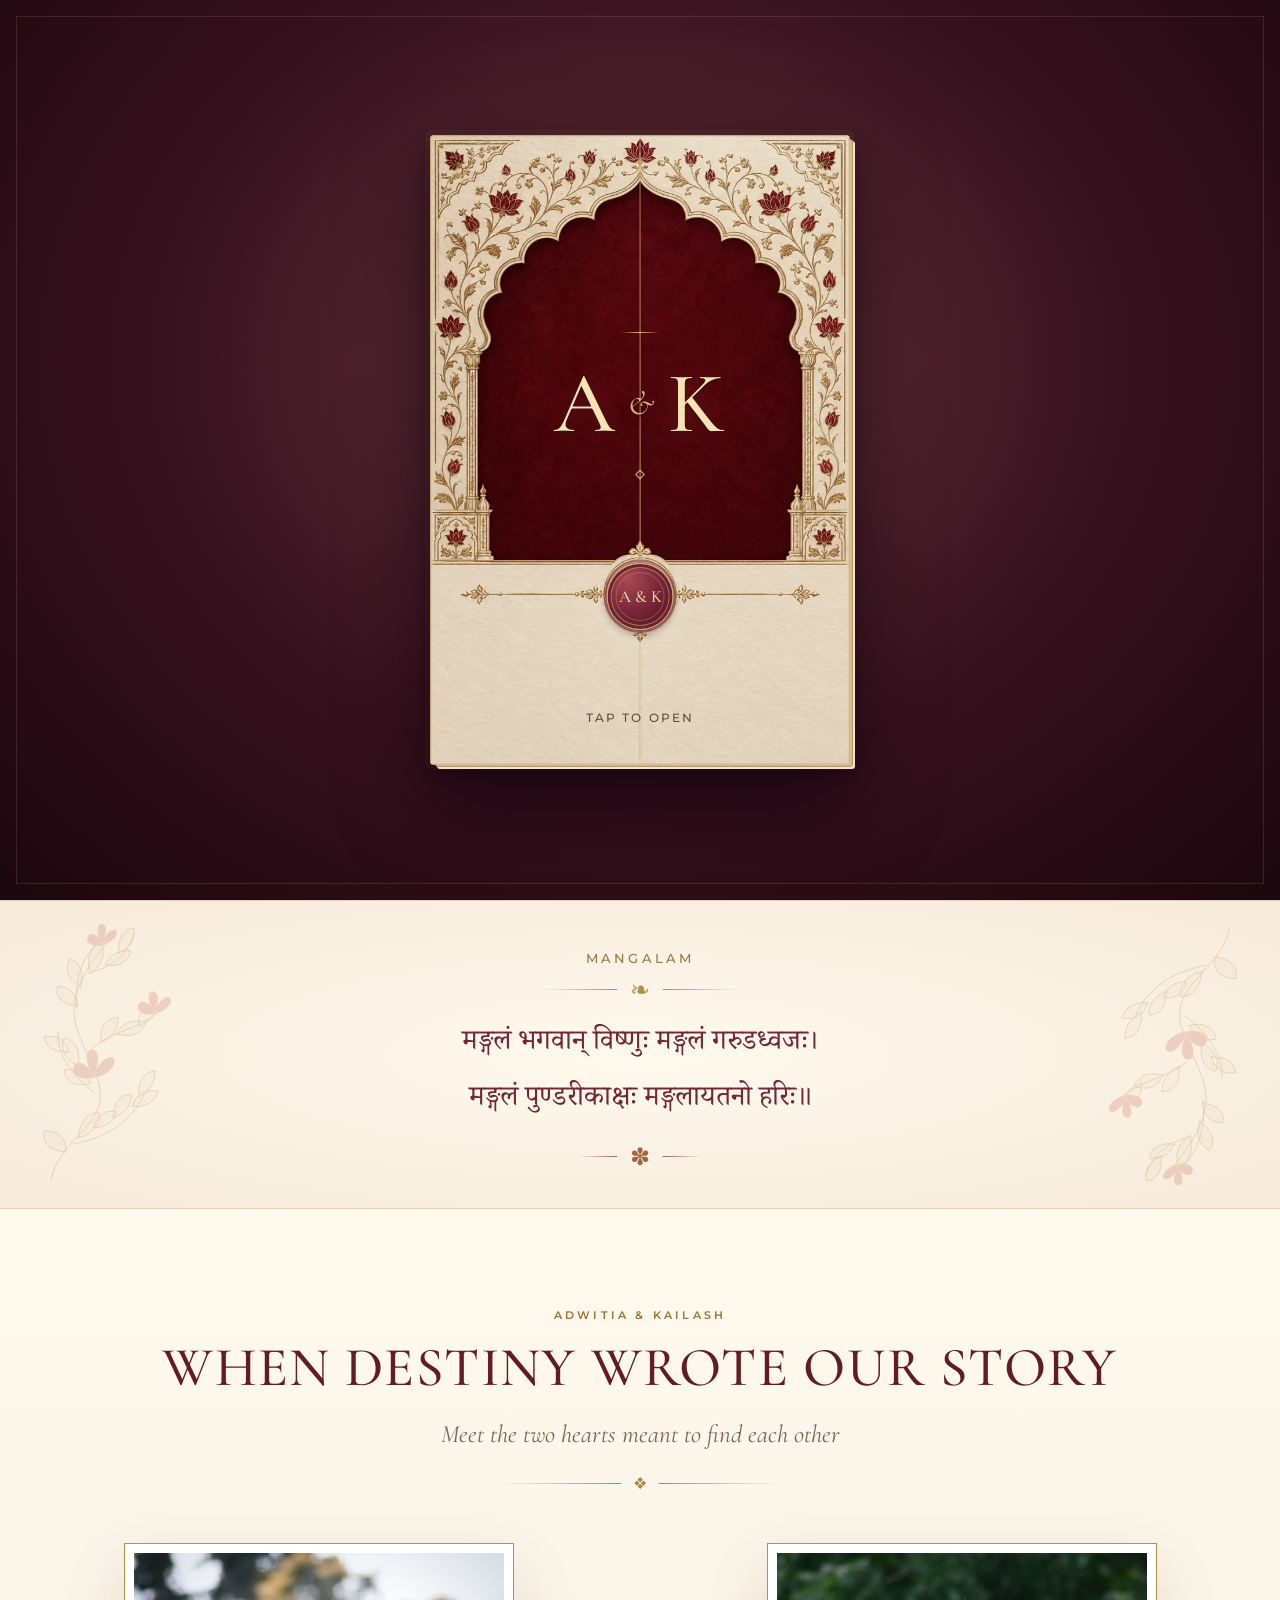
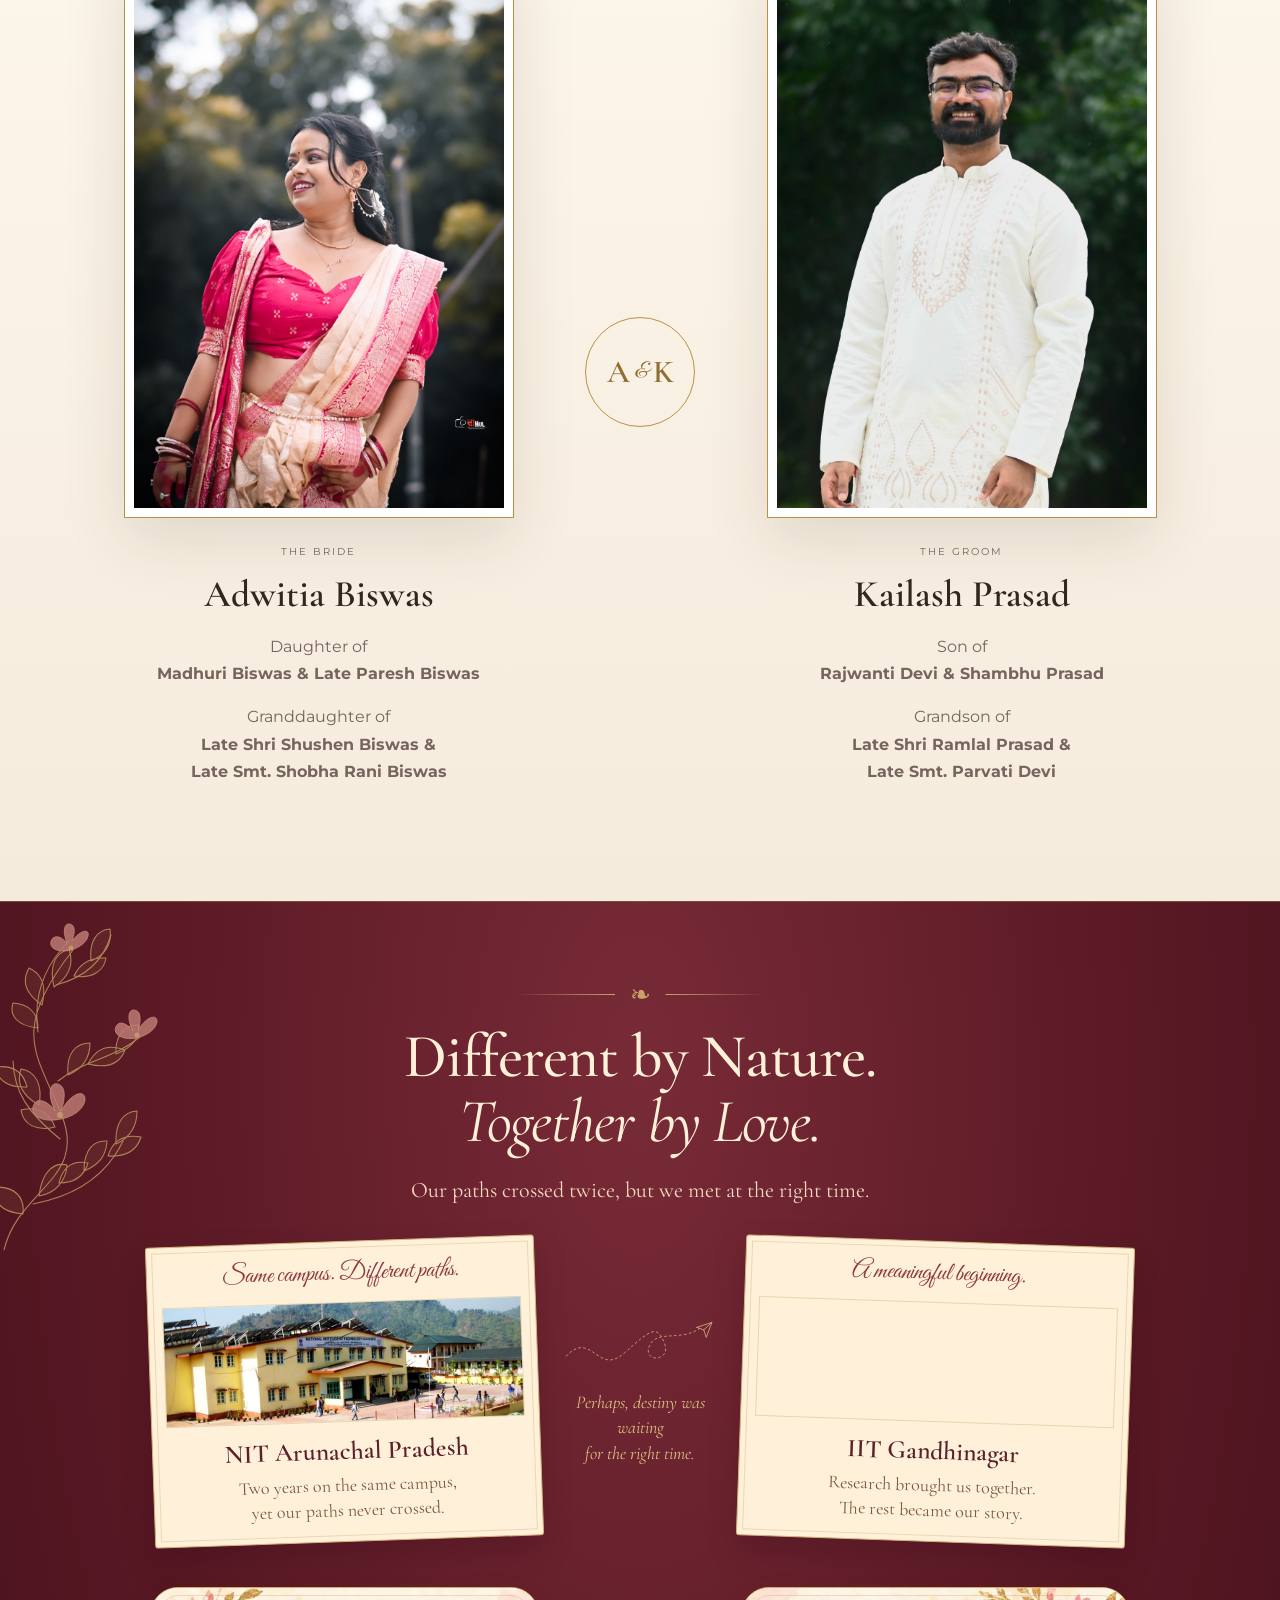
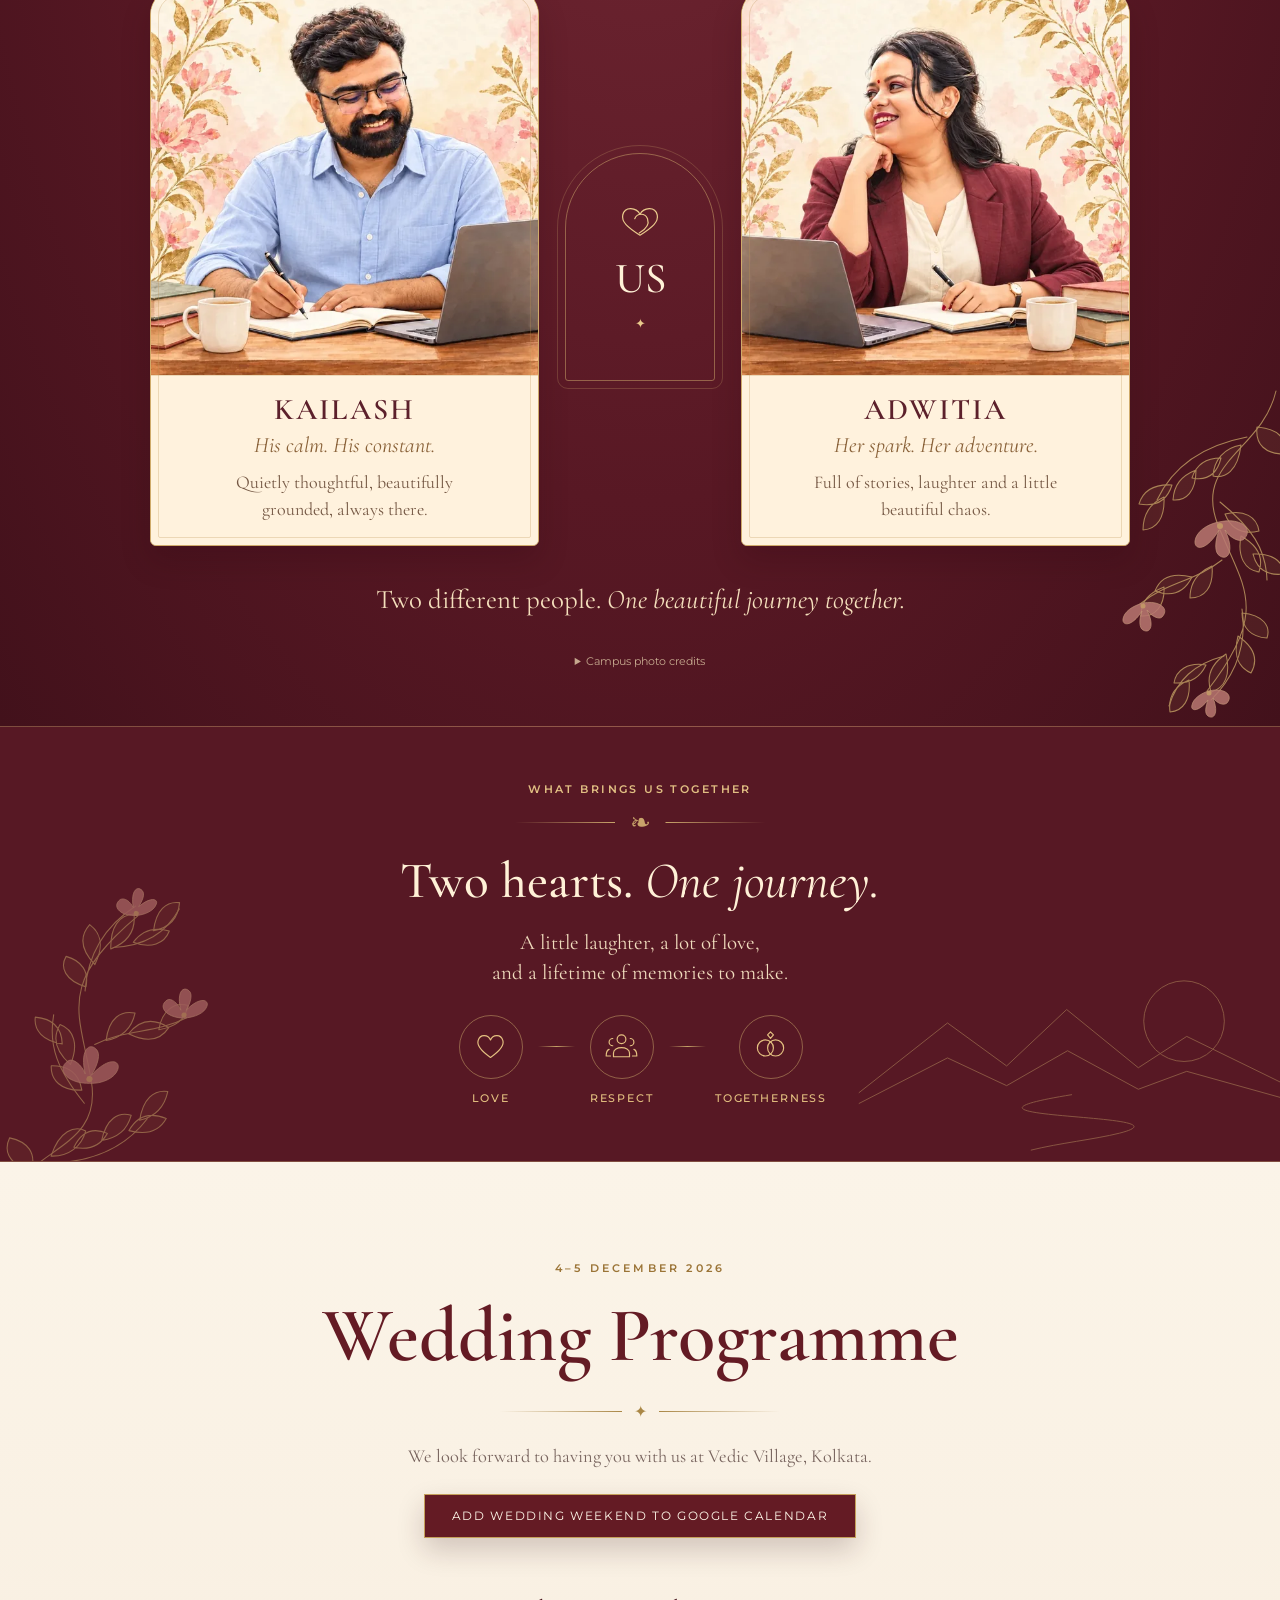
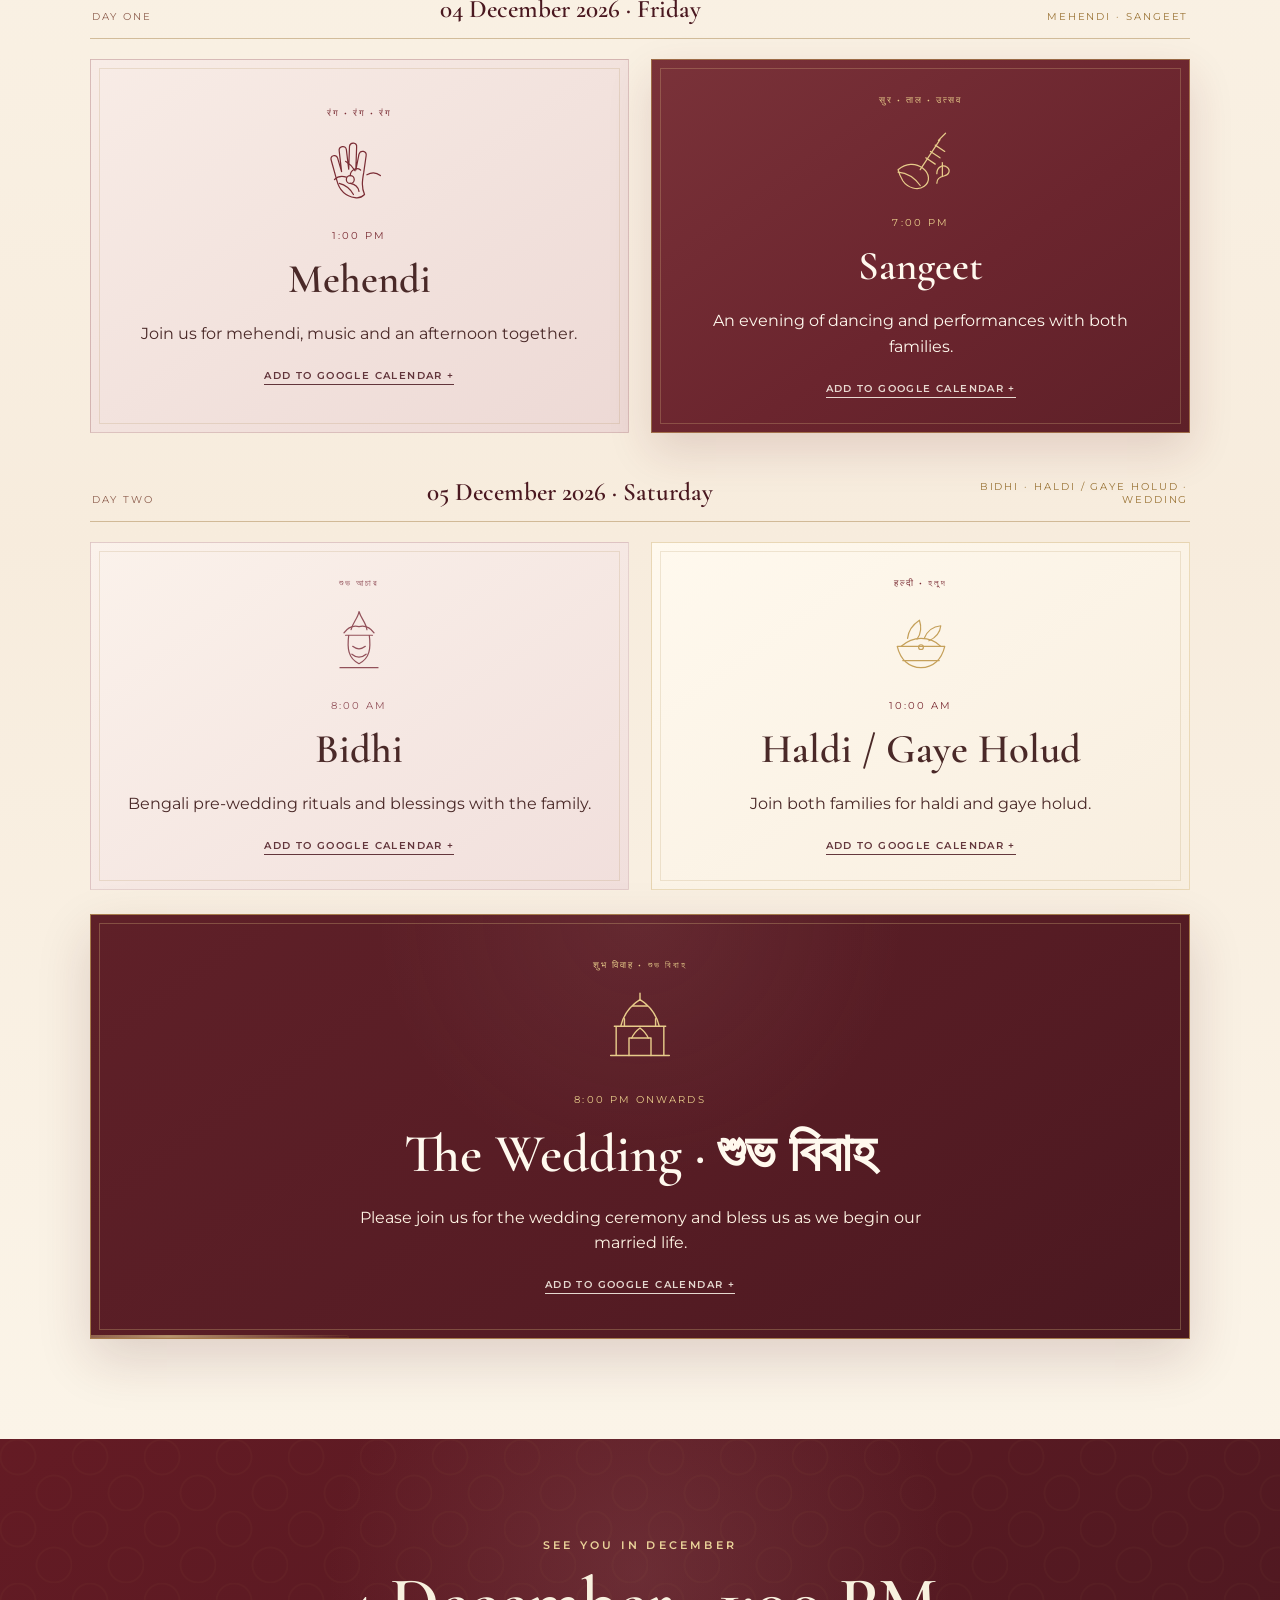
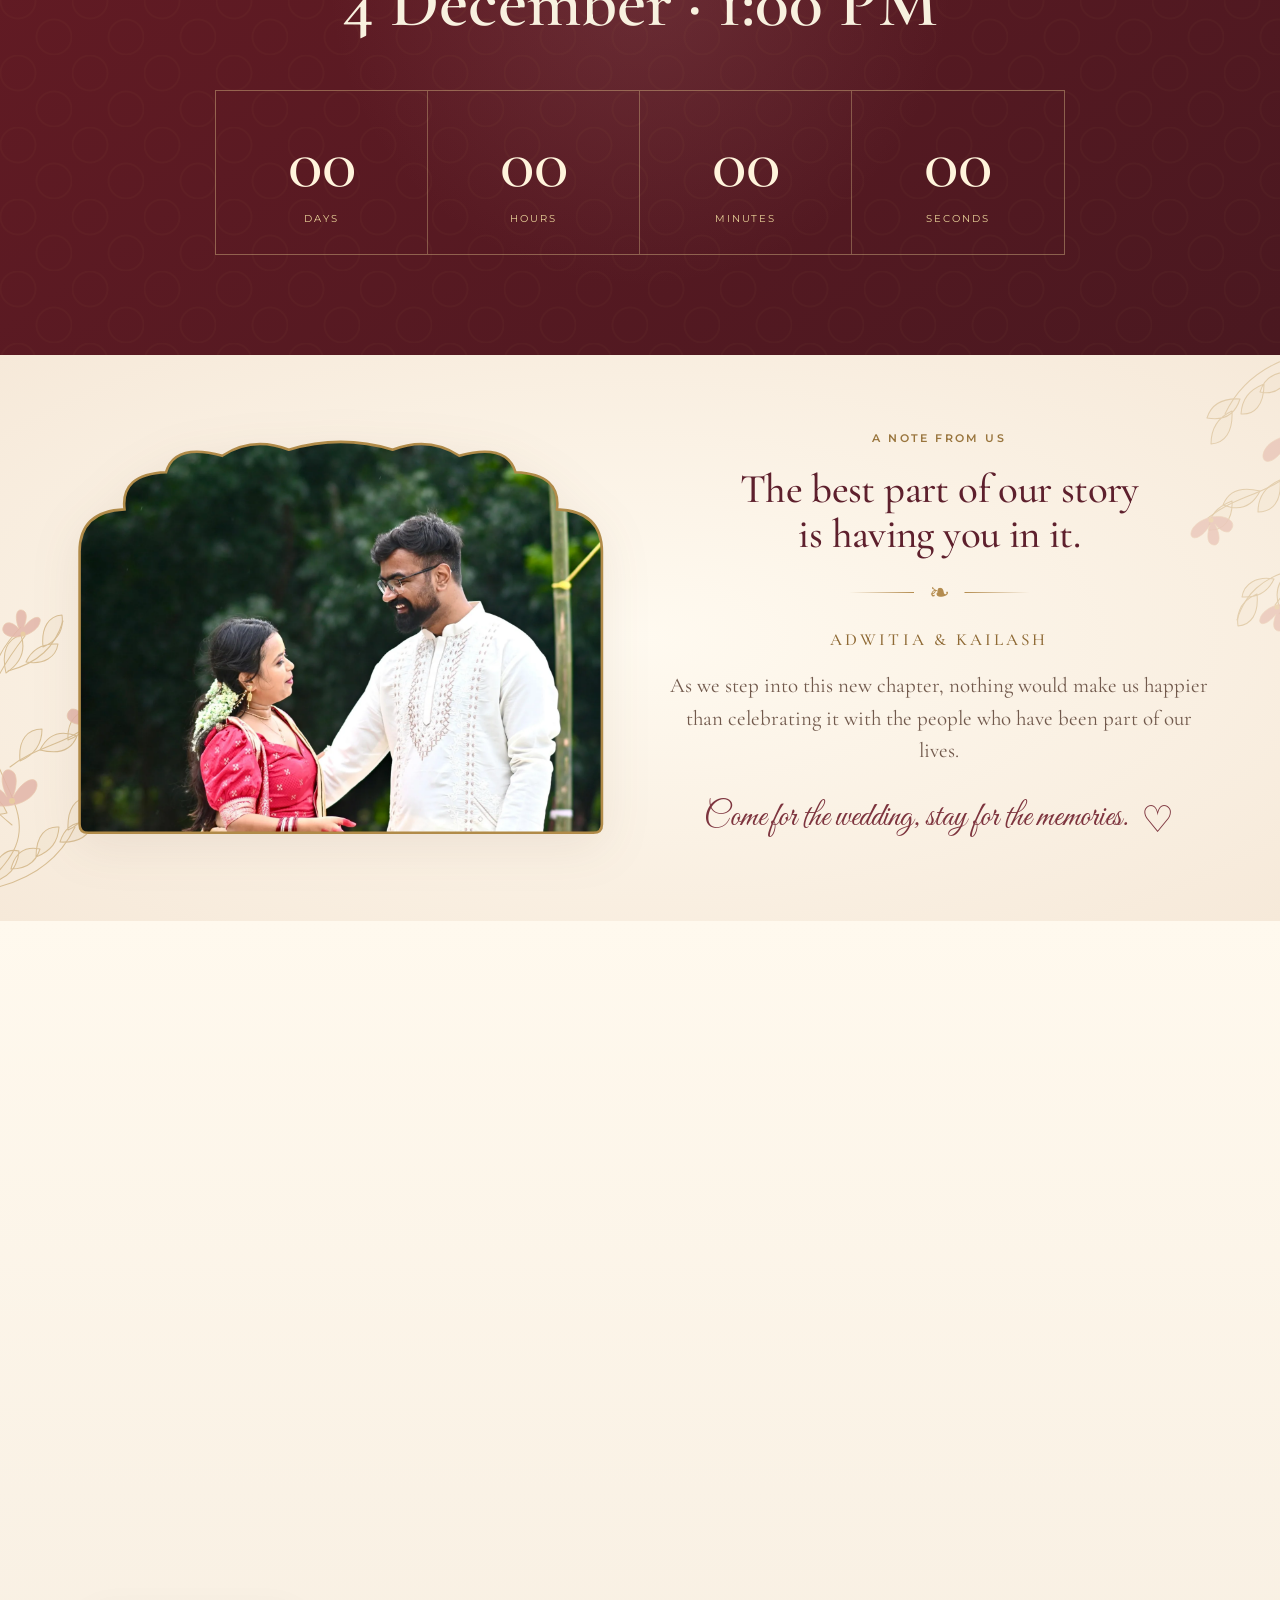
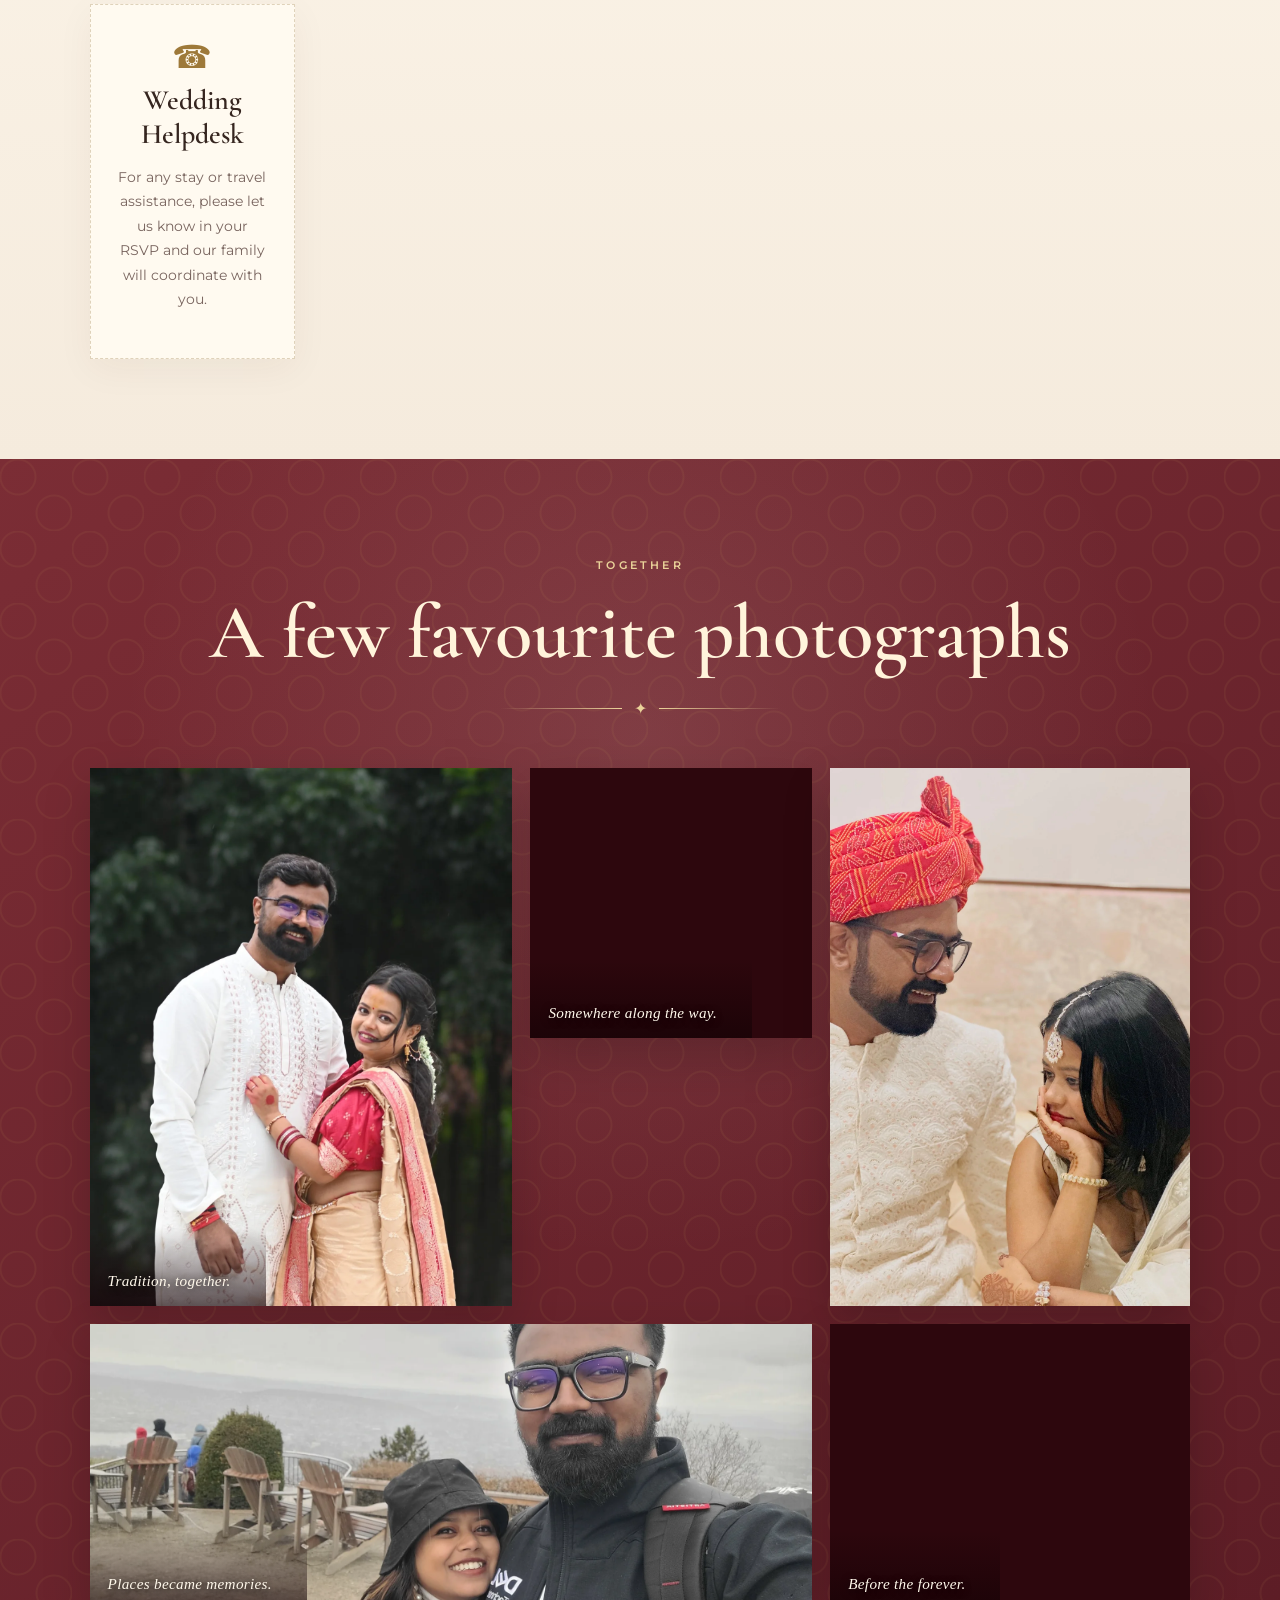
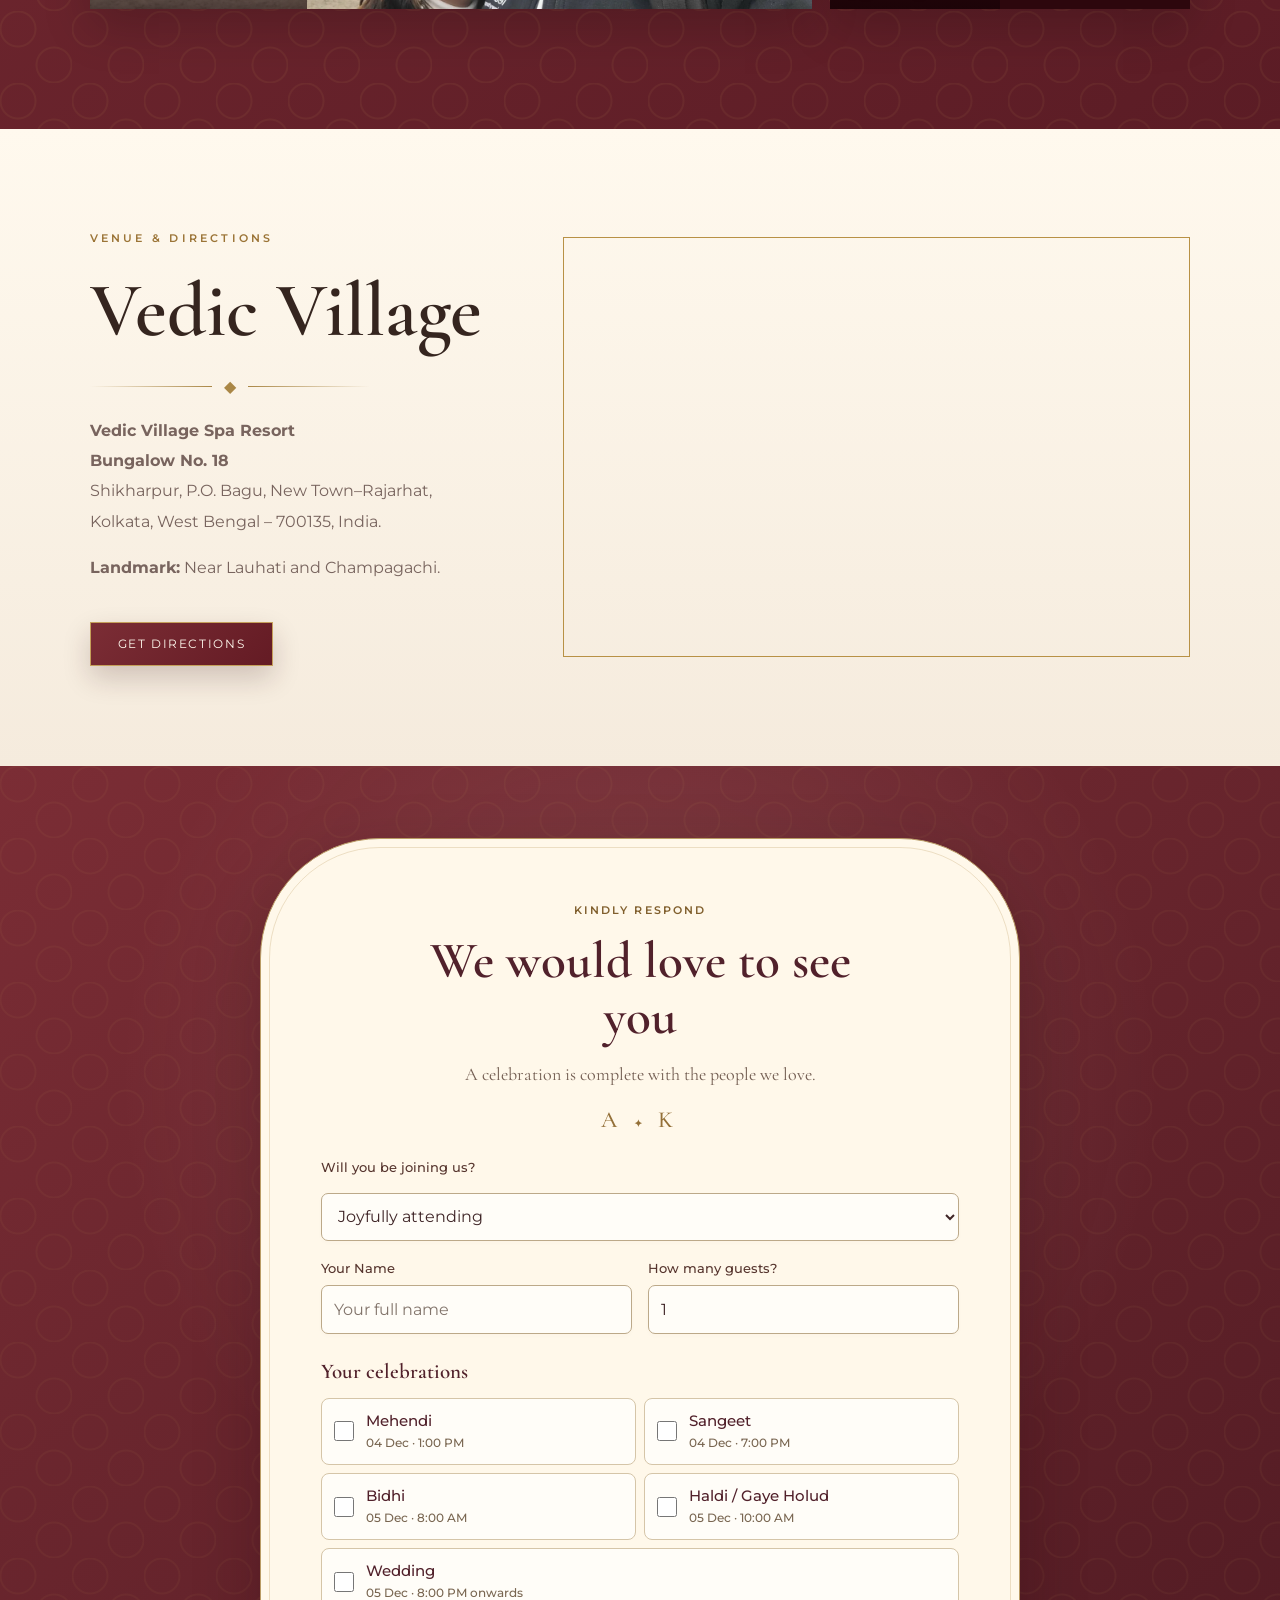
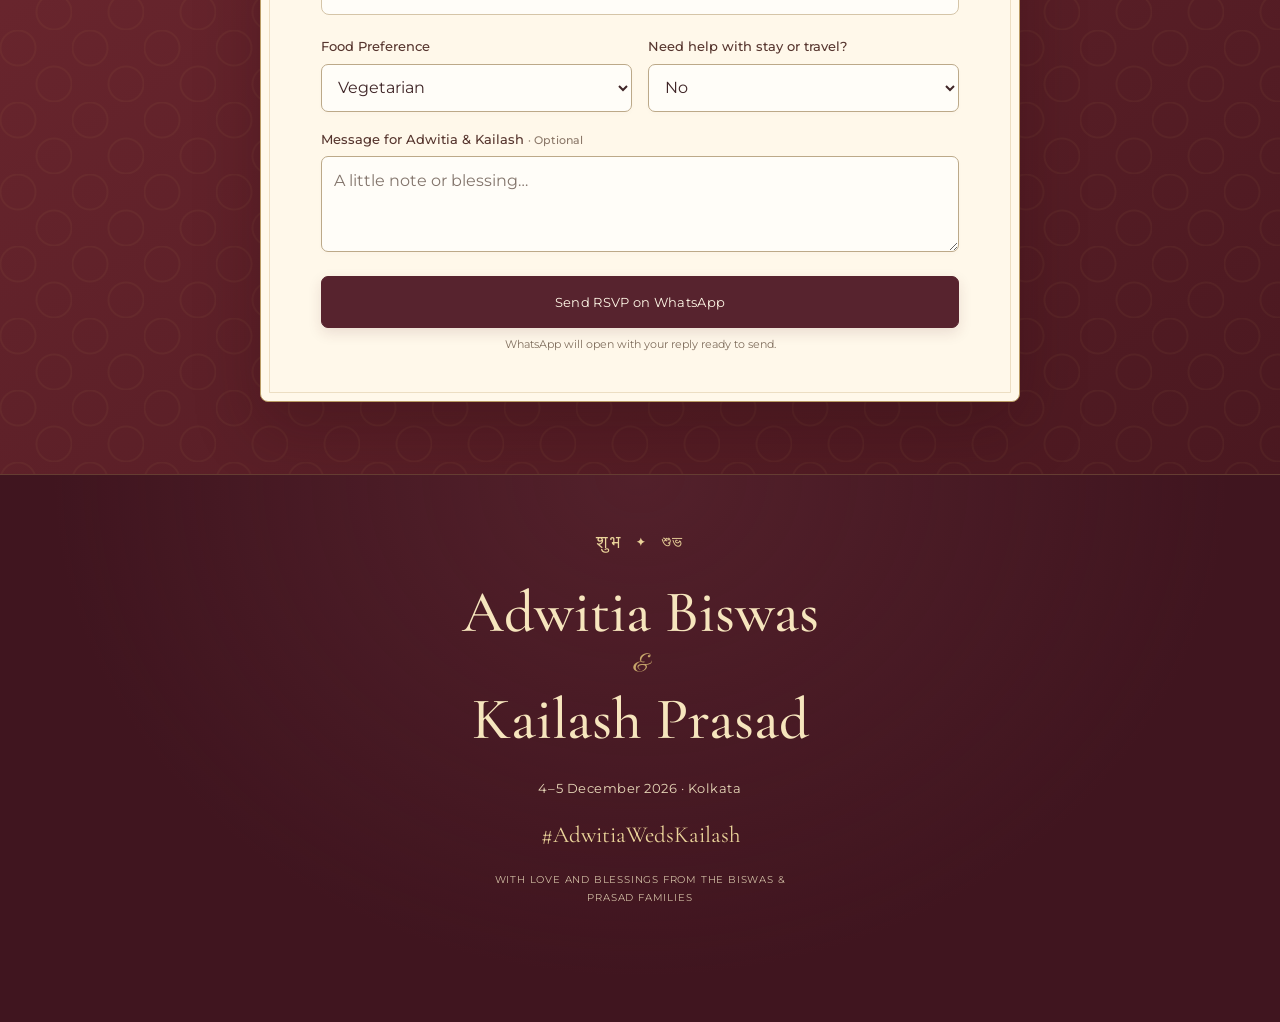
==== index.html @ b65d928a "Replace remaining ICS download with direct Google Calendar weekend links" ====
<!DOCTYPE html>

<html lang="en">
<head>
<meta charset="utf-8"/>
<meta content="width=device-width, initial-scale=1.0" name="viewport"/>
<meta content="#641B24" name="theme-color"/>
<meta content="A royal Bihar–Bengal wedding celebration at Vedic Village, Kolkata · 4–5 December 2026." name="description"/>
<title>Our Wedding · 4–5 December 2026 · Vedic Village, Kolkata</title>
<link href="styles.css?v=speed1" rel="stylesheet"/>
<meta content="website" property="og:type"/><meta content="Adwitia &amp; Kailash" property="og:title"/><meta content="4–5 December 2026 · Vedic Village, Kolkata" property="og:description"/><meta content="https://kailashprasad.com/wedding-invitation/" property="og:url"/><meta content="https://kailashprasad.com/wedding-invitation/assets/wedding-preview-royal-v4.jpg" property="og:image"/><meta content="Adwitia &amp; Kailash — 4–5 December 2026 — Vedic Village, Kolkata" property="og:image:alt"/><meta content="summary_large_image" name="twitter:card"/><meta content="Adwitia &amp; Kailash · 4–5 December 2026" name="twitter:title"/><meta content="From Champaran to Bengal, with love — Vedic Village, Kolkata." name="twitter:description"/><meta content="https://kailashprasad.com/wedding-invitation/assets/wedding-preview-royal-v4.jpg" name="twitter:image"/><link href="https://kailashprasad.com/wedding-invitation/" rel="canonical"/><link href="assets/favicon.svg" rel="icon" type="image/svg+xml"/><link fetchpriority="low" as="image" href="assets/fast/palace-desktop.webp" media="(min-width: 901px), (orientation: landscape)" rel="preload" type="image/webp"/><link fetchpriority="low" as="image" href="assets/fast/palace-mobile.webp" media="(max-width: 900px) and (orientation: portrait)" rel="preload" type="image/webp"/><meta content="https://kailashprasad.com/wedding-invitation/assets/wedding-preview-royal-v4.jpg" property="og:image:secure_url"/><meta content="image/jpeg" property="og:image:type"/><meta content="1080" property="og:image:width"/><meta content="1080" property="og:image:height"/><link rel="stylesheet" href="wow.css?v=palace-doors-slow2"/><link rel="preload" as="image" fetchpriority="high" href="assets/fast/cover.webp"/><link href="destiny.css?v=speed1" rel="stylesheet"/><link href="welcome.css?v=two-lines1" rel="stylesheet"/><noscript><style>body.locked{overflow:auto}.gate{display:none!important}body.locked .page-music-toggle{display:none!important}.reveal-on-scroll{opacity:1;transform:none}</style></noscript><link rel="preload" as="font" href="assets/fast/invitation-serif.woff2" type="font/woff2" crossorigin="anonymous"/></head>
<body class="locked cover-closed"><a class="skip-link" href="#page">Skip to invitation</a><div aria-hidden="true" id="petals"></div>
<button aria-label="Play background music" class="page-music-toggle" id="pageMusicToggle" type="button">♪ Play Music</button><audio id="bgMusic" loop="" preload="none" playsinline="">
<source src="assets/fast/music.mp3" type="audio/mpeg"/>
</audio>
<section class="gate" id="invitationGate" aria-label="Wedding invitation cover"><div class="gate-content"><button class="royal-btn" id="openInvitation" type="button">Open our invitation</button></div></section>
<main id="page"><div aria-hidden="true" class="story-thread"><svg preserveaspectratio="none" viewbox="0 0 100 1000"><path d="M52 0 C15 90,88 145,48 230 S20 370,55 455 S88 600,45 690 S18 835,55 1000" id="threadPath"></path></svg></div>
<section class="hero section welcome-hero" id="home" aria-labelledby="welcome-title">
<picture class="welcome-art" aria-hidden="true"><source media="(max-width: 900px) and (orientation: portrait)" srcset="assets/fast/palace-mobile.webp" type="image/webp"/><img src="assets/fast/palace-desktop.webp" width="1672" height="941" alt="" fetchpriority="low" decoding="async"/></picture>
<div class="welcome-text-veil" aria-hidden="true"></div>
<nav class="welcome-navigation" aria-label="Invitation navigation"><a href="#home" aria-current="location">Home</a><a href="#our-story">Our Story</a><a href="#events">Wedding Programme</a><a href="#venue">Venue</a><a href="#gallery">Gallery</a><a href="#rsvp">RSVP</a></nav>
<div class="welcome-content">
<p class="welcome-invitation">With the blessings of our families</p>
<h1 class="welcome-names" id="welcome-title" tabindex="-1"><span>Adwitia Biswas</span><em>&amp;</em><span>Kailash Prasad</span></h1>
<div class="welcome-flourish names-flourish" aria-hidden="true"><span>❧</span></div>
<p class="welcome-message">We would love to have you with us<br class="welcome-desktop-break"/> as our forever begins.</p>
<div class="welcome-dates" aria-label="Wedding celebrations on Friday 4 and Saturday 5 December 2026">
<div><span class="welcome-weekday">Friday</span><strong>04</strong><span>December 2026</span></div>
<i aria-hidden="true"><b>◆</b></i>
<div><span class="welcome-weekday">Saturday</span><strong>05</strong><span>December 2026</span></div>
</div>
<p class="welcome-venue"><svg viewBox="0 0 24 28" aria-hidden="true"><path d="M12 27S2 15 2 10a10 10 0 0 1 20 0c0 5-10 17-10 17Z"/><circle cx="12" cy="10" r="3.5"/></svg><span>Vedic Village Spa Resort<br/><b>Bungalow No. 18</b></span></p>
<div class="welcome-actions"><a class="welcome-button welcome-primary" href="#events"><svg viewBox="0 0 26 26" aria-hidden="true"><rect x="3" y="5" width="20" height="18" rx="2"/><path d="M8 2v6M18 2v6M3 11h20M8 15h1M13 15h1M18 15h1M8 19h1M13 19h1"/></svg><span>Wedding Programme</span></a><a class="welcome-button welcome-secondary" href="#rsvp"><svg viewBox="0 0 26 26" aria-hidden="true"><path d="M3 5h20v16H3ZM3 5l10 9L23 5M3 21l7-9M23 21l-7-9"/></svg><span>RSVP</span></a></div>
</div>
</section>
<section class="royal-blessing section" id="mangalam" aria-labelledby="blessing-title">
<p class="welcome-kicker" id="blessing-title">Mangalam</p>
<div class="welcome-flourish" aria-hidden="true"><span>❧</span></div>
<p class="welcome-shloka" lang="sa"><span class="shloka-line">मङ्गलं भगवान् विष्णुः मङ्गलं गरुडध्वजः।</span><span class="shloka-line">मङ्गलं पुण्डरीकाक्षः मङ्गलायतनो हरिः॥</span></p>
<div class="welcome-flourish welcome-flower" aria-hidden="true"><span>✽</span></div>
</section>
<section class="couple-section section ivory" id="two-hearts">
<div class="section-heading reveal-on-scroll">
<p class="eyebrow dark">Adwitia &amp; Kailash</p>
<h2>When destiny wrote our story</h2>
<p class="hearts-subtitle">Meet the two hearts meant to find each other</p>
<div class="gold-divider dark"><span>❖</span></div>
</div>
<div class="couple-grid">
<article class="person-card reveal-on-scroll">
<div class="portrait bride"><img alt="Portrait of Adwitia in a traditional Bengali saree" decoding="async" loading="lazy" src="assets/portraits/adwitia-september-2026.jpg"/></div>
<p class="small-label">The Bride</p>
<h3>Adwitia Biswas</h3>
<p>Daughter of<br/><strong>Madhuri Biswas &amp; Late Paresh Biswas</strong></p>
<p class="grandparents">Granddaughter of<br/><strong>Late Shri Shushen Biswas &amp;<br/>Late Smt. Shobha Rani Biswas</strong></p>
</article>
<div class="couple-monogram reveal-on-scroll"><span>A</span><b>&amp;</b><span>K</span></div>
<article class="person-card reveal-on-scroll">
<div class="portrait groom"><img alt="Portrait of Kailash in an ivory embroidered kurta" decoding="async" loading="lazy" src="assets/portraits/kailash-september-2026.jpg"/></div>
<p class="small-label">The Groom</p>
<h3>Kailash Prasad</h3>
<p>Son of<br/><strong>Rajwanti Devi &amp; Shambhu Prasad</strong></p>
<p class="grandparents">Grandson of<br/><strong>Late Shri Ramlal Prasad &amp;<br/>Late Smt. Parvati Devi</strong></p>
</article>
</div>
</section><section class="destiny-chapter section" id="our-story" aria-labelledby="destiny-title">
<div class="destiny-heading reveal-on-scroll">
<div class="chapter-flourish" aria-hidden="true"><span>❧</span></div>
<h2 id="destiny-title">Different by Nature.<br/><em>Together by Love.</em></h2>
<p class="destiny-intro">Our paths crossed twice, but we met at the right time.</p>
</div>
<div class="campus-journey reveal-on-scroll" aria-label="Our paths, from NIT Arunachal Pradesh to IIT Gandhinagar">
<figure class="campus-postcard campus-nit">
<p class="postcard-kicker">Same campus. Different paths.</p>
<img src="assets/campuses/nit-arunachal-yupia.jpg" alt="NIT Arunachal Pradesh’s former campus in Yupia, photographed in 2015" width="900" height="300" loading="lazy" decoding="async"/>
<figcaption><h3>NIT Arunachal Pradesh</h3><p>Two years on the same campus,<br/>yet our paths never crossed.</p></figcaption>
</figure>
<div class="campus-connection" aria-hidden="true"><svg viewBox="0 0 240 100" fill="none"><path class="journey-trail" d="M2 61C43 18 52 94 95 56S147 10 159 40s-35 32-24 5 49-7 80-28"/><path class="journey-plane" d="m211 15 24-8-9 24-4-12-11-4Zm11 4 13-12"/></svg><span>Perhaps, destiny was waiting<br/>for the right time.</span></div>
<figure class="campus-postcard campus-iit">
<p class="postcard-kicker">A meaningful beginning.</p>
<img src="assets/campuses/iit-gandhinagar.jpg" alt="Aerial photograph of the IIT Gandhinagar campus" width="3836" height="1927" loading="lazy" decoding="async"/>
<figcaption><h3>IIT Gandhinagar</h3><p>Research brought us together.<br/>The rest became our story.</p></figcaption>
</figure>
</div>
<div class="destiny-pair reveal-on-scroll">
<article class="destiny-person destiny-kailash">
<div class="destiny-illustration illustration-kailash" role="img" aria-label="Caricature of Kailash studying and writing at his desk, based on his portrait"></div>
<div class="destiny-caption"><h3>Kailash</h3><p>His calm. His constant.</p><p class="person-detail">Quietly thoughtful, beautifully grounded, always there.</p></div>
</article>
<div class="destiny-us" aria-label="Us"><svg viewBox="0 0 64 50" aria-hidden="true"><path d="M32 42C15 31 7 24 9 15 12 3 27 5 32 14 37 5 52 3 55 15 57 24 49 31 32 42Z"/><path d="M25 20c3-8 14-8 17 0 3 8-4 15-11 19"/></svg><span>Us</span><i aria-hidden="true">✦</i></div>
<article class="destiny-person destiny-adwitia">
<div class="destiny-illustration illustration-adwitia" role="img" aria-label="Caricature of Adwitia studying beside her laptop and smiling towards Kailash, based on her portrait"></div>
<div class="destiny-caption"><h3>Adwitia</h3><p>Her spark. Her adventure.</p><p class="person-detail">Full of stories, laughter and a little beautiful chaos.</p></div>
</article>
</div>
<p class="destiny-signoff reveal-on-scroll">Two different people. <em>One beautiful journey together.</em></p>
<details class="campus-credits"><summary>Campus photo credits</summary><p>NIT Yupia: <a href="https://commons.wikimedia.org/wiki/File:NIT_Arunachal_Pradesh.jpg" target="_blank" rel="noopener">Shakkeerpadathakayil</a> · <a href="https://creativecommons.org/publicdomain/zero/1.0/" target="_blank" rel="noopener">CC0</a>.<br/>IIT Gandhinagar: <a href="https://commons.wikimedia.org/wiki/File:IITGN.jpg" target="_blank" rel="noopener">Jmanjaly</a> · <a href="https://creativecommons.org/licenses/by-sa/4.0/" target="_blank" rel="noopener">CC BY-SA 4.0</a>. IIT photograph resized; both displayed in fitted frames.</p></details>
</section>
<section class="alignment-chapter section" aria-labelledby="alignment-title">
<svg class="alignment-landscape" viewBox="0 0 500 230" fill="none" aria-hidden="true"><circle cx="365" cy="85" r="45"/><path d="m2 165 99-78 66 48 67-63 80 65 54-35 129 63M2 177l99-51 66 31 68-39 79 43 54-20 129 36M240 167c-180 29 143 20 53 43-28 7-67 11-99 19"/></svg>
<div class="alignment-inner reveal-on-scroll">
<p class="eyebrow">What brings us together</p>
<div class="chapter-flourish" aria-hidden="true"><span>❧</span></div>
<h2 id="alignment-title">Two hearts. <em>One journey.</em></h2>
<p class="alignment-note">A little laughter, a lot of love,<br class="desktop-break"/> and a lifetime of memories to make.</p>
<ul class="shared-values" aria-label="Our shared values">
<li><span class="value-icon"><svg viewBox="0 0 48 48" aria-hidden="true"><path d="M24 39C11 30 5 23 7 16 10 6 21 8 24 15 27 8 38 6 41 16 43 23 37 30 24 39Z"/></svg></span><span>Love</span></li>
<li><span class="value-icon"><svg viewBox="0 0 48 48" aria-hidden="true"><circle cx="24" cy="14" r="6"/><path d="M13 38v-5c0-10 22-10 22 0v5ZM12 13a5 5 0 0 0 0 10M36 13a5 5 0 0 1 0 10M7 28c-3 1-4 4-4 9h6M41 28c3 1 4 4 4 9h-6"/></svg></span><span>Respect</span></li>
<li><span class="value-icon"><svg viewBox="0 0 48 48" aria-hidden="true"><circle cx="17" cy="26" r="11"/><circle cx="31" cy="26" r="11"/><path d="m20 8 4-4 4 4-4 5Z"/></svg></span><span>Togetherness</span></li>
</ul>
</div>
</section>
<section class="events section ivory" id="events">
<div class="section-heading reveal-on-scroll">
<p class="eyebrow dark">4–5 December 2026</p>
<h2>Wedding Programme</h2>
<div class="gold-divider dark"><span>✦</span></div>
<p class="section-note">We look forward to having you with us at Vedic Village, Kolkata.</p>
<a class="royal-btn weekend-calendar-link" href="https://calendar.google.com/calendar/render?action=TEMPLATE&amp;text=Wedding%20weekend%20%C2%B7%20Adwitia%20%26%20Kailash&amp;dates=20261204%2F20261206&amp;ctz=Asia%2FKolkata&amp;location=Vedic%20Village%20Spa%20Resort%2C%20Bungalow%20No.%2018%2C%20Shikharpur%2C%20P.O.%20Bagu%2C%20New%20Town%E2%80%93Rajarhat%2C%20Kolkata%2C%20West%20Bengal%20%E2%80%93%20700135%2C%20India&amp;details=Adwitia%20%26%20Kailash%20%C2%B7%20Wedding%20celebrations%0A%0AAll%20ceremony%20times%20are%20in%20Kolkata%20(IST).%0A4%20December%202026%0A1%3A00%20PM%20%E2%80%94%20Mehendi%0A7%3A00%20PM%20%E2%80%94%20Sangeet%0A%0A5%20December%202026%0A8%3A00%20AM%20%E2%80%94%20Bidhi%0A10%3A00%20AM%20%E2%80%94%20Haldi%20%2F%20Gaye%20Holud%0A8%3A00%20PM%20onwards%20%E2%80%94%20Wedding%20(until%201%3A00%20AM%20on%206%20December)%0A%0AThis%20is%20a%20weekend%20overview.%20Use%20the%20individual%20ceremony%20links%20in%20the%20invitation%20to%20add%20separate%20events." target="_blank" rel="noopener">Add wedding weekend to Google Calendar</a>
</div>
<div class="day-divider reveal-on-scroll">
<span>Day One</span>
<strong>04 December 2026 · Friday</strong>
<em>Mehendi · Sangeet</em>
</div>
<div class="event-grid">
<article class="event-card mehendi-card reveal-on-scroll"><div class="event-kicker">रंग • रंग • रंग</div><div class="event-icon">❋</div><p class="small-label">1:00 PM</p><h3>Mehendi</h3><p>Join us for mehendi, music and an afternoon together.</p><a class="calendar-link js-calendar" data-description="Join us for mehendi, music and an afternoon together." data-end="20261204T160000" data-start="20261204T130000" data-title="Mehendi · Adwitia &amp; Kailash" href="https://calendar.google.com/calendar/render?action=TEMPLATE&amp;text=Mehendi+%C2%B7+Adwitia+%26+Kailash&amp;dates=20261204T073000Z%2F20261204T103000Z&amp;ctz=Asia%2FKolkata&amp;location=Vedic+Village+Spa+Resort%2C+Bungalow+No.+18%2C+Shikharpur%2C+P.O.+Bagu%2C+New+Town%E2%80%93Rajarhat%2C+Kolkata%2C+West+Bengal+%E2%80%93+700135%2C+India&amp;details=Join+us+for+mehendi%2C+music+and+an+afternoon+together.%0A%0AAdwitia+%26+Kailash+%C2%B7+4%E2%80%935+December+2026" target="_blank" rel="noopener">Add to Google Calendar +</a></article>
<article class="event-card feature sangeet-card reveal-on-scroll"><div class="event-kicker">सुर • ताल • उत्सव</div><div class="event-icon">♫</div><p class="small-label">7:00 PM</p><h3>Sangeet</h3><p>An evening of dancing and performances with both families.</p><a class="calendar-link js-calendar" data-description="An evening of dancing and performances with both families." data-end="20261204T230000" data-start="20261204T190000" data-title="Sangeet · Adwitia &amp; Kailash" href="https://calendar.google.com/calendar/render?action=TEMPLATE&amp;text=Sangeet+%C2%B7+Adwitia+%26+Kailash&amp;dates=20261204T133000Z%2F20261204T173000Z&amp;ctz=Asia%2FKolkata&amp;location=Vedic+Village+Spa+Resort%2C+Bungalow+No.+18%2C+Shikharpur%2C+P.O.+Bagu%2C+New+Town%E2%80%93Rajarhat%2C+Kolkata%2C+West+Bengal+%E2%80%93+700135%2C+India&amp;details=An+evening+of+dancing+and+performances+with+both+families.%0A%0AAdwitia+%26+Kailash+%C2%B7+4%E2%80%935+December+2026" target="_blank" rel="noopener">Add to Google Calendar +</a></article>
</div>
<div class="day-divider second reveal-on-scroll">
<span>Day Two</span>
<strong>05 December 2026 · Saturday</strong>
<em>Bidhi · Haldi / Gaye Holud · Wedding</em>
</div>
<div class="event-grid">
<article class="event-card bidhi-card reveal-on-scroll"><div class="event-kicker">শুভ আচার</div><div class="event-icon">✦</div><p class="small-label">8:00 AM</p><h3>Bidhi</h3><p>Bengali pre-wedding rituals and blessings with the family.</p><a class="calendar-link js-calendar" data-description="Bengali pre-wedding rituals and blessings with the family." data-end="20261205T093000" data-start="20261205T080000" data-title="Bidhi · Adwitia &amp; Kailash" href="https://calendar.google.com/calendar/render?action=TEMPLATE&amp;text=Bidhi+%C2%B7+Adwitia+%26+Kailash&amp;dates=20261205T023000Z%2F20261205T040000Z&amp;ctz=Asia%2FKolkata&amp;location=Vedic+Village+Spa+Resort%2C+Bungalow+No.+18%2C+Shikharpur%2C+P.O.+Bagu%2C+New+Town%E2%80%93Rajarhat%2C+Kolkata%2C+West+Bengal+%E2%80%93+700135%2C+India&amp;details=Bengali+pre-wedding+rituals+and+blessings+with+the+family.%0A%0AAdwitia+%26+Kailash+%C2%B7+4%E2%80%935+December+2026" target="_blank" rel="noopener">Add to Google Calendar +</a></article>
<article class="event-card feature haldi-card reveal-on-scroll"><div class="event-kicker">हल्दी • হলুদ</div><div class="event-icon">☀</div><p class="small-label">10:00 AM</p><h3>Haldi / Gaye Holud</h3><p>Join both families for haldi and gaye holud.</p><a class="calendar-link js-calendar" data-description="Join both families for haldi and gaye holud." data-end="20261205T120000" data-start="20261205T100000" data-title="Haldi / Gaye Holud · Adwitia &amp; Kailash" href="https://calendar.google.com/calendar/render?action=TEMPLATE&amp;text=Haldi+%2F+Gaye+Holud+%C2%B7+Adwitia+%26+Kailash&amp;dates=20261205T043000Z%2F20261205T063000Z&amp;ctz=Asia%2FKolkata&amp;location=Vedic+Village+Spa+Resort%2C+Bungalow+No.+18%2C+Shikharpur%2C+P.O.+Bagu%2C+New+Town%E2%80%93Rajarhat%2C+Kolkata%2C+West+Bengal+%E2%80%93+700135%2C+India&amp;details=Join+both+families+for+haldi+and+gaye+holud.%0A%0AAdwitia+%26+Kailash+%C2%B7+4%E2%80%935+December+2026" target="_blank" rel="noopener">Add to Google Calendar +</a></article>
<article class="event-card wedding-feature reveal-on-scroll"><div class="event-kicker">शुभ विवाह • শুভ বিবাহ</div><div class="event-icon">♔</div><p class="small-label">8:00 PM onwards</p><h3>The Wedding · শুভ বিবাহ</h3><p>Please join us for the wedding ceremony and bless us as we begin our married life.</p><a class="calendar-link js-calendar" data-description="Please join us for the wedding ceremony and bless us as we begin our married life." data-end="20261206T010000" data-start="20261205T200000" data-title="Wedding · Adwitia &amp; Kailash" href="https://calendar.google.com/calendar/render?action=TEMPLATE&amp;text=Wedding+%C2%B7+Adwitia+%26+Kailash&amp;dates=20261205T143000Z%2F20261205T193000Z&amp;ctz=Asia%2FKolkata&amp;location=Vedic+Village+Spa+Resort%2C+Bungalow+No.+18%2C+Shikharpur%2C+P.O.+Bagu%2C+New+Town%E2%80%93Rajarhat%2C+Kolkata%2C+West+Bengal+%E2%80%93+700135%2C+India&amp;details=Please+join+us+for+the+wedding+ceremony+and+bless+us+as+we+begin+our+married+life.%0A%0AAdwitia+%26+Kailash+%C2%B7+4%E2%80%935+December+2026" target="_blank" rel="noopener">Add to Google Calendar +</a></article>
</div>
</section>
<section class="countdown-section section">
<div class="reveal-on-scroll">
<p class="eyebrow">See you in December</p>
<h2>4 December · 1:00 PM</h2>
<div class="countdown" data-date="2026-12-04T13:00:00+05:30" id="countdown">
<div><strong id="days">00</strong><span>Days</span></div><div><strong id="hours">00</strong><span>Hours</span></div><div><strong id="minutes">00</strong><span>Minutes</span></div><div><strong id="seconds">00</strong><span>Seconds</span></div>
</div>
</div>
</section>
<section class="story section ivory note-chapter" id="a-note-from-us" aria-labelledby="note-title">
<div class="note-layout">
<div class="note-portrait reveal-on-scroll">
<svg viewBox="0 0 640 470" role="img" aria-labelledby="note-photo-title"><title id="note-photo-title">Adwitia and Kailash sharing a quiet moment together</title><defs><clipPath id="note-arch"><path d="M18 450V135Q18 88 70 86Q65 45 118 43Q128 9 183 24Q218 1 260 17Q320 -1 380 17Q422 1 457 24Q512 9 522 43Q575 45 570 86Q622 88 622 135V450Q622 460 612 460H28Q18 460 18 450Z"/></clipPath></defs><image href="assets/story-couple.webp" x="18" y="0" width="604" height="460" preserveAspectRatio="xMidYMid slice" clip-path="url(#note-arch)"/><path d="M18 450V135Q18 88 70 86Q65 45 118 43Q128 9 183 24Q218 1 260 17Q320 -1 380 17Q422 1 457 24Q512 9 522 43Q575 45 570 86Q622 88 622 135V450Q622 460 612 460H28Q18 460 18 450Z" fill="none" stroke="#b18b49" stroke-width="3"/></svg>
</div>
<div class="note-copy reveal-on-scroll">
<p class="eyebrow dark">A note from us</p>
<h2 id="note-title">The best part of our story<br/> is having you in it.</h2>
<div class="chapter-flourish" aria-hidden="true"><span>❧</span></div>
<p class="note-names">Adwitia &amp; Kailash</p>
<p class="note-message">As we step into this new chapter, nothing would make us happier than celebrating it with the people who have been part of our lives.</p>
<p class="note-signature">Come for the wedding,<br class="mobile-break"/> stay for the memories. <span aria-hidden="true">♡</span></p>
</div>
</div>
</section>
<section class="guest-guide section ivory-soft">
<div class="section-heading reveal-on-scroll"><p class="eyebrow dark">Planning your visit</p><h2>Guest Guide</h2><div class="gold-divider dark"><span>✦</span></div></div>
<div class="guide-grid">
<article class="guide-card reveal-on-scroll"><span>⌂</span><h3>Stay</h3><p>Stay details and room allocation will be shared individually with guests closer to the celebration.</p></article>
<article class="guide-card reveal-on-scroll"><span>✈</span><h3>Airport</h3><p><strong>Netaji Subhas Chandra Bose International Airport</strong><br/>Approx. 12 km · allow roughly 30–45 min, traffic dependent.</p></article>
<article class="guide-card reveal-on-scroll"><span>🚆</span><h3>Sealdah</h3><p><strong>Sealdah Railway Station</strong><br/>Approx. 22 km · allow roughly 45–75 min, traffic dependent.</p></article>
<article class="guide-card reveal-on-scroll"><span>🚆</span><h3>Howrah</h3><p><strong>Howrah Railway Station</strong><br/>Approx. 27 km · allow roughly 60–90 min, traffic dependent.</p></article>
<article class="guide-card reveal-on-scroll"><span>♨</span><h3>December Weather</h3><p>Kolkata evenings can feel pleasantly cool in December. A light shawl or jacket may be useful for outdoor functions.</p></article>
<article class="guide-card reveal-on-scroll hospitality-card"><span>☎</span><h3>Wedding Helpdesk</h3><p>For any stay or travel assistance, please let us know in your RSVP and our family will coordinate with you.</p></article></div>
</section>
<section class="gallery section" id="gallery">
<div class="section-heading light reveal-on-scroll"><p class="eyebrow">Together</p><h2>A few favourite photographs</h2><div class="gold-divider"><span>✦</span></div></div>
<div class="editorial-gallery reveal-on-scroll">
<button class="gallery-item gallery-hero"><img alt="Adwitia and Kailash together in traditional attire" decoding="async" loading="lazy" src="assets/gallery/traditional-portrait.webp"/><span>Tradition, together.</span></button>
<button class="gallery-item gallery-door"><img alt="Adwitia and Kailash sharing a cheerful doorway moment" decoding="async" loading="lazy" src="assets/gallery/doorway-moment.webp"/><span>Somewhere along the way.</span></button>
<button class="gallery-item gallery-candid"><img alt="A candid moment between Adwitia and Kailash in traditional attire" decoding="async" loading="lazy" src="assets/gallery/traditional-candid.webp"/></button>
<button class="gallery-item gallery-travel"><img alt="Adwitia and Kailash together on a memorable trip" decoding="async" loading="lazy" src="assets/gallery/travel-selfie.webp"/><span>Places became memories.</span></button>
<button class="gallery-item gallery-spring"><img alt="Adwitia and Kailash laughing together beneath spring blossoms" decoding="async" loading="lazy" src="assets/gallery/spring-laugh.webp"/><span>Before the forever.</span></button>
</div>
</section>
<section class="venue section ivory" id="venue">
<div class="venue-wrap">
<div class="venue-copy reveal-on-scroll"><p class="eyebrow dark">Venue &amp; directions</p><h2>Vedic Village</h2><div class="gold-divider dark left"><span>◆</span></div><p><strong>Vedic Village Spa Resort</strong><br/><strong>Bungalow No. 18</strong><br/>Shikharpur, P.O. Bagu, New Town–Rajarhat,<br/>Kolkata, West Bengal – 700135, India.</p><p><strong>Landmark:</strong> Near Lauhati and Champagachi.</p><a class="royal-btn dark-btn" href="https://www.google.com/maps/search/?api=1&amp;query=Vedic%20Village%20Spa%20Resort%2C%20Shikharpur%2C%20P.O.%20Bagu%2C%20Rajarhat%2C%20Kolkata%2C%20West%20Bengal%20700135%2C%20India" rel="noopener" target="_blank">Get Directions</a></div>
<div class="venue-map reveal-on-scroll"><iframe loading="lazy" referrerpolicy="no-referrer-when-downgrade" src="https://www.google.com/maps?q=Vedic%20Village%20Spa%20Resort%2C%20Shikharpur%2C%20P.O.%20Bagu%2C%20Rajarhat%2C%20Kolkata%2C%20West%20Bengal%20700135%2C%20India&amp;output=embed" title="Map to Vedic Village Spa Resort, Shikharpur, Rajarhat"></iframe></div>
</div>
</section>
<section class="rsvp section" id="rsvp">
<div class="rsvp-panel reveal-on-scroll">
<p class="eyebrow">Kindly respond</p><h2>We would love to see you</h2><p class="rsvp-note">A celebration is complete with the people we love.</p><div aria-hidden="true" class="rsvp-ornament">A <b>✦</b> K</div>
<form id="rsvpForm"><label class="attendance-label">Will you be joining us?<select id="attendance"><option value="Yes">Joyfully attending</option><option value="No">Unable to attend</option><option value="Unsure">Still making plans</option></select></label>
<div class="field-row"><label>Your Name<input id="guestName" autocomplete="name" placeholder="Your full name" required="" type="text"/></label><label>How many guests?<input id="guestCount" min="1" placeholder="Number of guests" required="" type="number" value="1"/></label></div>
<fieldset class="event-rsvp-group"><legend>Your celebrations</legend><div class="event-choice-grid"><label class="event-choice"><input id="event_mehendi" name="events" type="checkbox" value="Mehendi · 04 Dec · 1:00 PM"/><span><strong>Mehendi</strong><small>04 Dec · 1:00 PM</small></span></label><label class="event-choice"><input id="event_sangeet" name="events" type="checkbox" value="Sangeet · 04 Dec · 7:00 PM"/><span><strong>Sangeet</strong><small>04 Dec · 7:00 PM</small></span></label><label class="event-choice"><input id="event_bidhi" name="events" type="checkbox" value="Bidhi · 05 Dec · 8:00 AM"/><span><strong>Bidhi</strong><small>05 Dec · 8:00 AM</small></span></label><label class="event-choice"><input id="event_haldi" name="events" type="checkbox" value="Haldi / Gaye Holud · 05 Dec · 10:00 AM"/><span><strong>Haldi / Gaye Holud</strong><small>05 Dec · 10:00 AM</small></span></label><label class="event-choice"><input id="event_wedding" name="events" type="checkbox" value="Wedding · 05 Dec · 8:00 PM onwards"/><span><strong>Wedding</strong><small>05 Dec · 8:00 PM onwards</small></span></label></div></fieldset>
<div class="field-row"><label>Food Preference<select id="foodPreference"><option value="Vegetarian">Vegetarian</option><option value="Non-Vegetarian">Non-Vegetarian</option></select></label><label>Need help with stay or travel?<select id="travelHelp"><option value="No">No</option><option value="Yes">Yes</option></select></label></div>
<label>Message for Adwitia &amp; Kailash <span class="optional-label">· Optional</span><textarea id="guestMessage" placeholder="A little note or blessing…" rows="3"></textarea></label>
<div class="form-actions"><button class="royal-btn" type="submit">Send RSVP on WhatsApp</button><span id="formStatus" role="status" aria-live="polite"></span></div>
<p class="rsvp-send-note">WhatsApp will open with your reply ready to send.</p></form>
</div>
</section>
<nav aria-label="Quick navigation" class="mobile-quick-nav"><a href="#events">Programme</a><a href="#venue">Directions</a><a href="#rsvp">RSVP</a></nav>
<footer><div class="heritage-mark"><span>शुभ</span><b>✦</b><span>শুভ</span></div><h2 class="footer-names"><span>Adwitia Biswas</span><em>&amp;</em><span>Kailash Prasad</span></h2><p class="footer-date">4–5 December 2026 · Kolkata</p><p class="hashtag">#AdwitiaWedsKailash</p><p class="footer-small">With love and blessings from the Biswas &amp; Prasad families</p></footer>
</main>
<dialog id="lightbox"><button aria-label="Close image" id="closeLightbox">×</button><button aria-label="Previous image" id="prevLightbox">‹</button><button aria-label="Next image" id="nextLightbox">›</button><img alt="" id="lightboxImage"/></dialog>
<script defer src="script.js?v=google-calendar4"></script>
</body>
</html>
---- styles.css ----
:root{--maroon:#4a0b16;--maroon-2:#27040a;--wine:#6b1422;--gold:#c9a35b;--gold-light:#ead39a;--ivory:#f8f1df;--paper:#fffaf0;--ink:#39231f;--muted:#78645e;--terracotta:#9d4f37;--bengal-red:#9f1730}
*{box-sizing:border-box}html{scroll-behavior:smooth}body{margin:0;background:var(--maroon-2);color:var(--ivory);font-family:"Montserrat",sans-serif;overflow-x:hidden}body.locked{overflow:hidden}img{width:100%;height:100%;object-fit:cover;display:block}button,a{font:inherit}a{color:inherit}.section{position:relative;overflow:hidden}.ivory{background:var(--ivory);color:var(--ink)}.ivory-soft{background:#fbf6ea;color:var(--ink)}
.eyebrow{margin:0 0 14px;text-transform:uppercase;letter-spacing:.3em;font-size:.67rem;font-weight:600;color:var(--gold-light)}.eyebrow.dark{color:#98722f}.section-note{max-width:660px;margin:18px auto 0;color:var(--muted);line-height:1.7;font-family:"Cormorant Garamond",serif;font-size:1.15rem}
.gate{position:fixed;inset:0;z-index:1000;display:grid;place-items:center;text-align:center;background:linear-gradient(rgba(35,2,8,.38),rgba(35,2,8,.88)),radial-gradient(circle at 20% 20%,rgba(201,163,91,.2),transparent 24%),linear-gradient(145deg,#681326,#2b040b);transition:transform 1.1s cubic-bezier(.77,0,.18,1),opacity .8s ease}.gate.opened{transform:translateY(-105%);opacity:.3;pointer-events:none}.gate-pattern,.quote-band:before,.countdown-section:before,.gallery:before,.rsvp:before,.heritage:before{content:"";position:absolute;inset:0;opacity:.08;background-image:radial-gradient(circle at 25% 25%,transparent 0 16px,var(--gold) 17px 18px,transparent 19px),radial-gradient(circle at 75% 75%,transparent 0 16px,var(--gold) 17px 18px,transparent 19px);background-size:72px 72px}.gate-content{position:relative;z-index:2;max-width:820px;padding:36px 24px}.gate h1{font:600 clamp(3rem,10vw,7.5rem)/.85 "Cormorant Garamond",serif;margin:20px 0;color:#fff7e7;text-shadow:0 5px 30px rgba(0,0,0,.35)}.gate h1 span{display:block}.gate h1 em{display:block;font:400 2.6rem "Great Vibes",cursive;color:var(--gold-light);margin:10px}.gate-date{font:500 1rem "Cormorant Garamond",serif;letter-spacing:.15em;text-transform:uppercase}.gate-subline{font:400 1.18rem "Cormorant Garamond",serif;color:#efdfb9;font-style:italic}.heritage-mark{display:flex;align-items:center;justify-content:center;gap:15px;color:var(--gold-light);font-family:"Cormorant Garamond",serif;font-size:1.05rem;letter-spacing:.08em}.heritage-mark b{font-size:.7rem}.royal-btn{margin-top:22px;border:1px solid var(--gold-light);background:linear-gradient(135deg,#c09a50,#8e682e);color:white;padding:14px 27px;text-transform:uppercase;letter-spacing:.14em;font-size:.72rem;cursor:pointer;box-shadow:0 9px 25px rgba(0,0,0,.2);transition:.25s ease;text-decoration:none;display:inline-block}.royal-btn:hover{transform:translateY(-2px);filter:brightness(1.08)}.sound-btn{display:block;margin:18px auto 0;border:0;background:transparent;color:#fff8e7;cursor:pointer;font-size:.8rem}
.gold-divider{display:flex;align-items:center;gap:12px;width:min(280px,65vw);margin:20px auto;color:var(--gold-light)}.gold-divider:before,.gold-divider:after{content:"";height:1px;flex:1;background:linear-gradient(90deg,transparent,currentColor)}.gold-divider:after{background:linear-gradient(90deg,currentColor,transparent)}.gold-divider.dark{color:#aa8746}.gold-divider.left{margin-left:0}.mini-mandala{width:72px;height:72px;margin:0 auto 20px;border:1px solid var(--gold-light);border-radius:50%;position:relative;opacity:.9}.mini-mandala:before,.mini-mandala:after{content:"";position:absolute;inset:9px;border:1px solid var(--gold-light);transform:rotate(45deg)}.mini-mandala:after{inset:18px;border-radius:50%;transform:none}
.hero{min-height:100svh;display:grid;place-items:center;text-align:center;background:radial-gradient(circle at center,rgba(135,35,51,.85),rgba(43,4,11,.98)),linear-gradient(135deg,#6b1322,#35050c);padding:90px 20px}.hero-inner{position:relative;z-index:2;max-width:900px}.script{font:400 clamp(4rem,12vw,8rem) "Great Vibes",cursive;color:var(--gold-light);margin:4px 0 10px}.script span{font-family:"Cormorant Garamond",serif;font-size:.55em}.hero-copy{font:400 clamp(1.05rem,2.6vw,1.45rem)/1.75 "Cormorant Garamond",serif;max-width:700px;margin:20px auto;color:#f9eed8}.weekend-date{display:flex;align-items:center;justify-content:center;gap:22px;margin:34px auto}.weekend-date>div{display:grid;grid-template-columns:auto auto;grid-template-rows:auto auto;align-items:center;column-gap:12px;text-transform:uppercase;font-family:"Cormorant Garamond",serif}.weekend-date strong{grid-row:1/3;font-size:4rem;font-weight:500;color:#fff1d4}.weekend-date span{font-size:.74rem;letter-spacing:.14em;text-align:left}.weekend-date i{width:1px;height:64px;background:rgba(230,206,146,.45)}.venue-line{font-size:.8rem;text-transform:uppercase;letter-spacing:.17em}.hero-actions{display:flex;justify-content:center;align-items:center;gap:22px;flex-wrap:wrap}.text-link{display:inline-block;margin-top:22px;color:var(--gold-light);text-transform:uppercase;letter-spacing:.18em;font-size:.68rem;text-decoration:none}.corner{position:absolute;width:110px;height:110px;border-color:rgba(199,163,90,.4);border-style:solid}.tl{top:26px;left:26px;border-width:1px 0 0 1px}.tr{top:26px;right:26px;border-width:1px 1px 0 0}.bl{bottom:26px;left:26px;border-width:0 0 1px 1px}.br{bottom:26px;right:26px;border-width:0 1px 1px 0}
.section-heading{text-align:center;margin-bottom:50px}.section-heading h2,.countdown-section h2,.venue h2,.rsvp h2{font:600 clamp(2.8rem,6vw,5rem) "Cormorant Garamond",serif;margin:0}.section-heading.light h2{color:#fff4db}.couple-section,.events,.story,.venue,.guest-guide,.heritage{padding:100px 7vw}.couple-grid{max-width:1100px;margin:auto;display:grid;grid-template-columns:1fr 130px 1fr;align-items:center;gap:28px}.person-card{text-align:center}.portrait{aspect-ratio:4/5;max-width:390px;margin:auto;border:1px solid #b89145;padding:9px;background:#fff}.small-label{text-transform:uppercase;letter-spacing:.2em;font-size:.65rem;color:#a17d3e;margin-top:25px}.person-card h3,.event-card h3,.heritage-card h3,.guide-card h3{font:600 2.35rem "Cormorant Garamond",serif;margin:7px 0}.person-card p{line-height:1.7;color:var(--muted)}.couple-monogram{width:110px;height:110px;margin:auto;border:1px solid #b89145;border-radius:50%;display:flex;align-items:center;justify-content:center;gap:5px;font:600 2rem "Cormorant Garamond",serif;color:#906e32}.couple-monogram b{font:400 1.4rem "Great Vibes",cursive}
.heritage{background:linear-gradient(145deg,#661221,#32050c);text-align:center}.heritage>*{position:relative;z-index:2}.heritage-intro{max-width:820px;margin:-14px auto 50px;font:400 1.3rem/1.8 "Cormorant Garamond",serif;color:#efe0c1}.heritage-grid{max-width:1100px;margin:auto;display:grid;grid-template-columns:1fr 180px 1fr;gap:28px;align-items:center}.heritage-card{padding:42px 35px;border:1px solid rgba(234,211,154,.35);background:rgba(255,255,255,.035);min-height:310px}.heritage-card p{color:#eadfc9;line-height:1.7}.heritage-card small{color:var(--gold-light);letter-spacing:.09em;line-height:1.7}.heritage-icon{font-size:2.5rem;color:var(--gold-light)}.fusion-seal{width:170px;height:170px;border:1px solid var(--gold);border-radius:50%;display:flex;flex-direction:column;justify-content:center;gap:8px;color:#f4e2b7;font-family:"Cormorant Garamond",serif}.fusion-seal:before,.fusion-seal:after{content:"";position:absolute;inset:10px;border:1px solid rgba(234,211,154,.45);border-radius:50%}.fusion-seal{position:relative}.fusion-seal b{font-size:.85rem;color:var(--gold-light)}.fusion-seal span{font-size:.78rem;text-transform:uppercase;letter-spacing:.14em}
.quote-band,.countdown-section,.gallery,.rsvp{padding:100px 7vw;background:linear-gradient(145deg,#60101e,#36060d);text-align:center}.quote-inner{position:relative;z-index:2;max-width:900px;margin:auto}blockquote{font:400 clamp(2.2rem,5vw,4rem)/1.25 "Cormorant Garamond",serif;margin:20px auto;color:#fff4df}.quote-inner p:last-child{color:var(--gold-light);letter-spacing:.14em}
.day-banner{max-width:1180px;margin:0 auto 20px;padding:20px 24px;border:1px solid #cfb174;display:grid;grid-template-columns:auto 1fr auto;gap:18px;align-items:center;background:#fdf7e9;color:var(--ink)}.day-banner span,.day-banner em{text-transform:uppercase;letter-spacing:.18em;font-size:.64rem;font-style:normal;color:#98722f}.day-banner strong{font:600 1.45rem "Cormorant Garamond",serif;text-align:center}.day-banner.second{margin-top:52px}.event-grid{max-width:1180px;margin:auto;display:grid;grid-template-columns:repeat(2,1fr);gap:24px}.event-card{border:1px solid rgba(144,110,50,.35);padding:42px 34px;background:rgba(255,255,255,.38);text-align:center;position:relative}.event-card.feature{background:#fffaf0;box-shadow:0 18px 50px rgba(80,47,26,.1)}.event-icon{font-size:2.2rem;color:#a17d3e}.event-card p{line-height:1.7;color:var(--muted)}.event-place{font-family:"Cormorant Garamond",serif!important;font-size:1.1rem!important;color:var(--ink)!important}.dress-tag{display:inline-block;margin-top:12px;padding:8px 12px;border:1px solid #cbb078;font-size:.62rem;text-transform:uppercase;letter-spacing:.12em;color:#8c6a31}
.countdown-section>div{position:relative;z-index:2}.countdown{max-width:850px;margin:45px auto 0;display:grid;grid-template-columns:repeat(4,1fr);border:1px solid rgba(230,206,146,.4)}.countdown div{padding:28px 12px;border-right:1px solid rgba(230,206,146,.35)}.countdown div:last-child{border:0}.countdown strong{display:block;font:500 clamp(2.4rem,6vw,4.5rem) "Cormorant Garamond",serif;color:#fff4dc}.countdown span{text-transform:uppercase;letter-spacing:.2em;font-size:.6rem;color:var(--gold-light)}
.story-grid{max-width:1100px;margin:auto;display:grid;grid-template-columns:1.05fr .95fr;gap:60px;align-items:center}.story-image{aspect-ratio:4/5;padding:10px;border:1px solid #b89145;background:#fff}.story-copy{padding-right:3vw}.story-year{font:500 5rem "Cormorant Garamond",serif;color:#c8ae76;opacity:.55}.story-copy h3{font:600 2.1rem/1.25 "Cormorant Garamond",serif;margin:-16px 0 20px}.story-copy p{line-height:1.85;color:var(--muted)}.editable-note{padding-left:16px;border-left:2px solid #c9a35b;font-style:italic}
.guide-grid{max-width:1180px;margin:auto;display:grid;grid-template-columns:repeat(4,1fr);gap:18px}.guide-card{padding:32px 26px;border:1px solid rgba(144,110,50,.28);background:#fffaf0;text-align:center}.guide-card>span{font-size:2rem;color:#9e7939}.guide-card h3{font-size:1.75rem}.guide-card p{color:var(--muted);line-height:1.7;font-size:.9rem}
.gallery{padding-bottom:120px}.gallery .section-heading{position:relative;z-index:2}.gallery-grid{position:relative;z-index:2;max-width:1150px;margin:auto;display:grid;grid-template-columns:repeat(3,1fr);grid-auto-rows:240px;gap:12px}.gallery-item{border:0;padding:0;overflow:hidden;cursor:zoom-in;background:#240308}.gallery-item img{transition:transform .6s ease}.gallery-item:hover img{transform:scale(1.05)}.gallery-item.tall{grid-row:span 2}.gallery-item.wide{grid-column:span 2}
.venue-wrap{max-width:1180px;margin:auto;display:grid;grid-template-columns:.8fr 1.2fr;gap:55px;align-items:center}.venue-copy{text-align:left}.venue-copy p{line-height:1.9;color:var(--muted)}.dark-btn{background:var(--maroon);border-color:var(--maroon);box-shadow:none}.venue-map{height:420px;border:1px solid #b89145;padding:8px}.venue-map iframe{width:100%;height:100%;border:0;filter:sepia(.18)}
.rsvp:before{opacity:.06}.rsvp-panel{position:relative;z-index:2;max-width:900px;margin:auto;border:1px solid rgba(230,206,146,.55);padding:55px;background:rgba(64,5,14,.67);backdrop-filter:blur(7px)}.rsvp-note{font:400 1.2rem "Cormorant Garamond",serif;color:#eadcbd}form{text-align:left;margin-top:30px}.field-row{display:grid;grid-template-columns:1fr 1fr;gap:18px}label{display:block;text-transform:uppercase;letter-spacing:.12em;font-size:.65rem;color:#d8bf89;margin-bottom:18px}input,select,textarea{width:100%;margin-top:8px;padding:14px 12px;border:1px solid rgba(230,206,146,.35);background:rgba(255,255,255,.07);color:#fff;border-radius:0;outline:none}select option{color:#222}textarea{resize:vertical}.form-actions{display:flex;align-items:center;gap:18px}.form-actions .royal-btn{margin-top:0}.form-actions span{font-size:.75rem;color:#e8d6af}
footer{text-align:center;padding:70px 20px;background:#210207;color:#e8d8b9}footer .script{font-size:4rem}.hashtag{color:var(--gold-light);font-family:"Cormorant Garamond",serif;font-size:1.4rem}.footer-small{font-size:.65rem;text-transform:uppercase;letter-spacing:.13em;opacity:.7}
#petals{position:fixed;inset:0;pointer-events:none;z-index:900;overflow:hidden}.petal{position:absolute;top:-40px;width:12px;height:18px;border-radius:100% 0 100% 0;background:linear-gradient(135deg,#f2d7b1,#a11d38);opacity:.75;animation:fall linear forwards}@keyframes fall{to{transform:translate3d(var(--drift),110vh,0) rotate(720deg);opacity:.15}}.reveal-on-scroll{opacity:0;transform:translateY(24px);transition:opacity .8s ease,transform .8s ease}.reveal-on-scroll.visible{opacity:1;transform:none}#lightbox{width:min(94vw,1050px);border:0;padding:0;background:#120104;box-shadow:0 20px 80px #0009}#lightbox::backdrop{background:#000c}#lightbox img{max-height:88vh;object-fit:contain}#closeLightbox{position:absolute;z-index:2;right:10px;top:6px;border:0;background:#0008;color:#fff;width:40px;height:40px;font-size:28px;cursor:pointer}
@media(max-width:900px){.heritage-grid{grid-template-columns:1fr}.fusion-seal{margin:auto}.guide-grid{grid-template-columns:1fr 1fr}.couple-grid{grid-template-columns:1fr}.couple-monogram{order:2}.person-card:nth-child(3){order:3}.event-grid,.story-grid,.venue-wrap{grid-template-columns:1fr}.story-copy{padding:0}.venue-map{height:330px}.gallery-grid{grid-template-columns:1fr 1fr;grid-auto-rows:190px}.gallery-item.wide{grid-column:span 2}.field-row{grid-template-columns:1fr}.rsvp-panel{padding:38px 22px}}
@media(max-width:600px){.couple-section,.events,.story,.venue,.quote-band,.countdown-section,.gallery,.rsvp,.heritage,.guest-guide{padding-left:20px;padding-right:20px}.weekend-date{gap:12px}.weekend-date>div{grid-template-columns:1fr}.weekend-date strong{grid-row:auto;font-size:3rem}.weekend-date span{text-align:center}.weekend-date i{height:54px}.day-banner{grid-template-columns:1fr;text-align:center}.day-banner strong{text-align:center}.guide-grid{grid-template-columns:1fr}.countdown{grid-template-columns:1fr 1fr}.countdown div:nth-child(2){border-right:0}.countdown div:nth-child(-n+2){border-bottom:1px solid rgba(230,206,146,.35)}.gallery-grid{grid-auto-rows:155px}.gate h1{font-size:4rem}.corner{width:55px;height:55px}.form-actions{align-items:flex-start;flex-direction:column}.heritage-card{min-height:0}}
/* Personalised wedding additions */
.wedding-feature{grid-column:1/-1;max-width:760px;width:100%;justify-self:center;background:linear-gradient(145deg,#fffaf0,#f8ecd2);box-shadow:0 18px 50px rgba(80,47,26,.12)}
.guest-guide .guide-grid{grid-template-columns:repeat(5,1fr)}
@media(max-width:1100px){.guest-guide .guide-grid{grid-template-columns:repeat(3,1fr)}}
@media(max-width:700px){.guest-guide .guide-grid{grid-template-columns:1fr}.wedding-feature{grid-column:auto}}
/* Premium 2026 redesign — Golden Thread / Jharokha */
:root{--oxblood:#53101d;--burgundy:#70182a;--champagne:#d4b36b;--pearl:#fbf7ec;--emerald:#173f36}
body{background:#210207}.gate{background:radial-gradient(circle at 50% 38%,rgba(130,31,49,.7),transparent 42%),linear-gradient(145deg,#661225,#250309)}
.jharokha-frame{position:absolute;inset:4.5vh 4vw;border:1px solid rgba(234,211,154,.45);pointer-events:none;z-index:1}.jharokha-frame:before{content:"";position:absolute;left:50%;top:-1px;transform:translateX(-50%);width:min(62vw,560px);height:180px;border:1px solid rgba(234,211,154,.55);border-bottom:0;border-radius:280px 280px 0 0}.jharokha-frame:after{content:"";position:absolute;inset:12px;border:1px solid rgba(234,211,154,.16)}.jharokha-frame i{position:absolute;width:58px;height:58px;border:1px solid rgba(234,211,154,.35);transform:rotate(45deg)}.jharokha-frame i:nth-child(1){left:30px;top:30px}.jharokha-frame i:nth-child(2){right:30px;top:30px}.jharokha-frame i:nth-child(3){left:calc(50% - 29px);bottom:28px}
.gate-content{padding-top:70px}.gate h1{letter-spacing:-.025em}.gate-subline{letter-spacing:.04em}
.golden-thread{position:fixed;z-index:20;left:24px;top:0;height:100vh;width:1px;background:linear-gradient(transparent,var(--champagne) 15%,var(--champagne) 85%,transparent);opacity:.42;pointer-events:none}.golden-thread span{position:absolute;top:46%;left:-4px;width:9px;height:9px;border:1px solid var(--champagne);transform:rotate(45deg);background:#4a0b16}
.hero{background:radial-gradient(ellipse at 50% 30%,rgba(120,27,45,.86),transparent 52%),linear-gradient(160deg,#5a101f,#260309)}.hero:after{content:"";position:absolute;width:min(80vw,900px);height:min(80vw,900px);border:1px solid rgba(212,179,107,.11);border-radius:50%;box-shadow:0 0 0 60px rgba(212,179,107,.025),0 0 0 120px rgba(212,179,107,.018)}
.couple-section{background:linear-gradient(90deg,#f6efdf,#fffaf0 50%,#f6efdf)}.portrait{box-shadow:0 22px 60px rgba(61,33,24,.12);position:relative}.portrait:after{content:"PLACEHOLDER · YOUR PHOTO";position:absolute;left:14px;right:14px;bottom:14px;padding:8px;background:rgba(32,4,8,.58);color:#f3ddb0;font-size:.54rem;letter-spacing:.18em;text-align:center;backdrop-filter:blur(4px)}
.heritage{background:radial-gradient(circle at center,rgba(23,63,54,.28),transparent 35%),linear-gradient(145deg,#5c0e1d,#28040a)}.heritage-arch{position:absolute;top:9%;width:260px;height:520px;border:1px solid rgba(212,179,107,.12);border-radius:140px 140px 0 0}.arch-left{left:-110px}.arch-right{right:-110px}.heritage-card{backdrop-filter:blur(3px)}
.events{background:linear-gradient(180deg,#fbf7ec,#f5eddd)}.event-card{overflow:hidden;transition:transform .35s ease,box-shadow .35s ease}.event-card:hover{transform:translateY(-5px);box-shadow:0 22px 55px rgba(76,43,26,.11)}.event-card:before{content:"";position:absolute;inset:10px;border:1px solid rgba(161,125,62,.15);pointer-events:none}.event-kicker{font:500 .58rem Montserrat,sans-serif;letter-spacing:.22em;text-transform:uppercase;color:#9a7638;margin-bottom:14px}.mehendi-card{background:linear-gradient(145deg,#fffaf0,#f3ead3)}.sangeet-card{background:linear-gradient(145deg,#fff9ed,#f1e8d4)}.bidhi-card{background:linear-gradient(145deg,#fffaf0,#f6eee0)}.haldi-card{background:linear-gradient(145deg,#fff9df,#f5e7bd)}.wedding-feature{background:linear-gradient(145deg,#fffaf0,#f3e5c6);border-color:#b78b3e}.wedding-feature:after{content:"";position:absolute;left:50%;top:-110px;transform:translateX(-50%);width:360px;height:210px;border:1px solid rgba(161,125,62,.16);border-radius:180px 180px 0 0}
.story-placeholder{margin-top:24px;padding:22px;border:1px solid #d4bd8a;background:#fffaf0}.story-placeholder span{text-transform:uppercase;letter-spacing:.2em;font-size:.62rem;color:#9b7636}.story-placeholder p{margin-bottom:0!important;font-family:"Cormorant Garamond",serif;font-size:1.08rem}.story-image{position:relative}.story-image:after{content:"PLACEHOLDER · COUPLE STORY PHOTO";position:absolute;left:20px;right:20px;bottom:20px;padding:9px;background:rgba(32,4,8,.58);color:#f3ddb0;font-size:.54rem;letter-spacing:.18em;text-align:center}
.guest-guide{background:linear-gradient(180deg,#f5eddd,#fbf7ec)}.guide-card{box-shadow:0 10px 35px rgba(70,43,25,.05);transition:.3s}.guide-card:hover{transform:translateY(-4px)}
.gallery{background:radial-gradient(circle at center,rgba(23,63,54,.25),transparent 40%),linear-gradient(145deg,#4d0b17,#250308)}.gallery-item{position:relative}.gallery-item:after{content:"PHOTO PLACEHOLDER";position:absolute;bottom:10px;left:10px;padding:6px 8px;background:#21020799;color:#ead39a;font-size:.48rem;letter-spacing:.16em}
.rsvp{background:radial-gradient(circle at 50% 40%,rgba(23,63,54,.35),transparent 42%),linear-gradient(145deg,#54101d,#250309)}.rsvp-panel{box-shadow:0 30px 90px rgba(0,0,0,.25)}.rsvp-ornament{font:500 1.2rem "Cormorant Garamond",serif;color:var(--champagne);letter-spacing:.25em;margin:18px auto}.rsvp-ornament b{font-size:.65rem}
footer{border-top:1px solid rgba(212,179,107,.25)}
@media(max-width:700px){.golden-thread{left:9px;opacity:.25}.jharokha-frame{inset:16px}.jharokha-frame:before{height:120px;width:75vw}.gate-content{padding-top:50px}.portrait:after,.story-image:after{font-size:.46rem}.heritage-arch{display:none}}

/* Responsive cinematic wedding background — desktop + mobile art direction */
.gate,
.hero {
  background-image:
    linear-gradient(180deg, rgba(25, 3, 7, .18) 0%, rgba(25, 3, 7, .24) 52%, rgba(25, 3, 7, .58) 100%),
    url("assets/fast/palace-desktop.webp");
  background-size: cover;
  background-position: center center;
  background-repeat: no-repeat;
}
.gate::after,
.hero::before {
  content: "";
  position: absolute;
  inset: 0;
  pointer-events: none;
  background: radial-gradient(ellipse at center, rgba(20,2,6,.08) 0%, rgba(20,2,6,.10) 45%, rgba(20,2,6,.35) 100%);
}
.gate-content,
.hero-inner { position: relative; z-index: 3; }
.hero:after { z-index: 1; }

@media (max-width: 768px) {
  .gate,
  .hero {
    background-image:
      linear-gradient(180deg, rgba(25, 3, 7, .12) 0%, rgba(25, 3, 7, .22) 55%, rgba(25, 3, 7, .62) 100%),
      url("assets/fast/palace-mobile.webp");
    background-position: center center;
  }
}

/* ===== 2026 Editorial Heritage Palette Refresh ===== */
:root{
  --pearl-ivory:#F5EBDD;
  --parchment:#E8D5B8;
  --oxblood-new:#641B24;
  --deep-wine:#35151A;
  --champagne-new:#C5A05A;
  --burnished-gold:#9B7436;
  --deep-emerald:#1F4439;
  --muted-sage:#75806B;
  --terracotta-new:#A95745;
  --sindoor:#A43A32;
  --ink-brown:#35251F;
  --warm-white:#FFF9EE;
  --turmeric:#D1A64A;
}

/* Keep the photography cinematic, but create a calm readable text zone. */
.gate,
.hero{
  background-image:
    radial-gradient(ellipse at 50% 45%, rgba(44,19,16,.36) 0%, rgba(44,19,16,.22) 30%, rgba(44,19,16,.06) 54%, transparent 72%),
    linear-gradient(180deg, rgba(28,12,9,.06) 0%, rgba(28,12,9,.09) 50%, rgba(28,12,9,.38) 100%),
    url("assets/fast/palace-desktop.webp");
  background-size:cover;
  background-position:center center;
}
.gate::after,
.hero::before{
  background:radial-gradient(ellipse at center,rgba(40,17,14,.04) 0%,rgba(40,17,14,.05) 48%,rgba(40,17,14,.18) 100%);
}
.gate h1,
.hero .script{color:var(--warm-white);text-shadow:0 2px 8px rgba(28,8,7,.34),0 10px 30px rgba(28,8,7,.18)}
.gate-date,.gate-subline,.hero-copy,.venue-line,.weekend-date{ text-shadow:0 2px 10px rgba(28,8,7,.42) }
.royal-btn{background:var(--oxblood-new);border-color:var(--champagne-new);color:var(--warm-white);box-shadow:0 12px 28px rgba(53,21,26,.2)}
.royal-btn:hover{background:#76242d;filter:none}

/* Pearl-ivory editorial sections */
.couple-section,.story,.venue,.guest-guide{background:linear-gradient(180deg,var(--warm-white),var(--pearl-ivory));color:var(--ink-brown)}
.section-heading h2{color:var(--oxblood-new)}
.eyebrow.dark{color:var(--burnished-gold)}

/* Champaran → Bengal: airy, editorial and culturally differentiated. */
.heritage{
  background:
    linear-gradient(90deg,rgba(169,87,69,.055) 0 49.9%,rgba(164,58,50,.035) 50.1% 100%),
    linear-gradient(180deg,var(--pearl-ivory),#F1E2CB);
  color:var(--ink-brown);
  text-align:center;
}
.heritage:before{
  opacity:.05;
  background-image:
    radial-gradient(circle at 24px 24px,transparent 0 15px,var(--burnished-gold) 16px 17px,transparent 18px),
    radial-gradient(circle at 60px 60px,transparent 0 15px,var(--terracotta-new) 16px 17px,transparent 18px);
  background-size:84px 84px;
}
.heritage .section-heading.light h2{color:var(--oxblood-new)}
.heritage .eyebrow{color:var(--burnished-gold)}
.heritage-intro{color:#5B453C;max-width:880px}
.heritage-arch{border-color:rgba(155,116,54,.15)}
.heritage-grid{gap:34px}
.heritage-card{
  min-height:330px;
  border:1px solid rgba(155,116,54,.3);
  background:rgba(255,249,238,.62);
  box-shadow:0 18px 50px rgba(83,50,35,.06);
  backdrop-filter:none;
}
.heritage-card:first-child{
  background:linear-gradient(145deg,rgba(232,213,184,.96),rgba(245,235,221,.92));
  border-color:rgba(169,87,69,.36);
}
.heritage-card:last-child{
  background:linear-gradient(145deg,rgba(255,249,238,.96),rgba(243,230,215,.96));
  border-color:rgba(164,58,50,.30);
}
.heritage-card h3{color:var(--oxblood-new)}
.heritage-card p{color:#604B43}
.heritage-card small{color:var(--burnished-gold)}
.heritage-card:first-child .heritage-icon{color:var(--terracotta-new)}
.heritage-card:last-child .heritage-icon{color:var(--sindoor)}
.fusion-seal{border-color:var(--champagne-new);color:var(--oxblood-new);background:rgba(255,249,238,.5)}
.fusion-seal:before,.fusion-seal:after{border-color:rgba(197,160,90,.5)}
.fusion-seal b{color:var(--burnished-gold)}

/* Editorial quote: quiet ivory instead of another heavy burgundy slab. */
.quote-band{
  background:var(--warm-white);
  color:var(--ink-brown);
  border-top:1px solid rgba(197,160,90,.26);
  border-bottom:1px solid rgba(197,160,90,.26);
}
.quote-band:before{opacity:.025;background-image:radial-gradient(circle at center,var(--champagne-new) 0 1px,transparent 1.5px);background-size:24px 24px}
.quote-band blockquote{color:var(--oxblood-new);max-width:880px}
.quote-inner p:last-child{color:var(--burnished-gold)}
.quote-band .mini-mandala{border-color:var(--champagne-new)}
.quote-band .mini-mandala:before,.quote-band .mini-mandala:after{border-color:var(--champagne-new)}

/* Celebration chapter: each ritual gets its own restrained colour world. */
.events{background:linear-gradient(180deg,var(--pearl-ivory),var(--warm-white));color:var(--ink-brown)}
.day-banner{background:rgba(255,249,238,.88);border-color:rgba(197,160,90,.55)}
.mehendi-card{background:linear-gradient(145deg,#EEF0E7,#E2E5D9);border-color:rgba(117,128,107,.5)}
.mehendi-card .event-icon,.mehendi-card .event-kicker{color:#66705E}
.sangeet-card{background:linear-gradient(145deg,var(--deep-emerald),#17352E);border-color:rgba(197,160,90,.55);box-shadow:0 20px 60px rgba(31,68,57,.16)}
.sangeet-card h3,.sangeet-card p,.sangeet-card .event-place{color:var(--warm-white)!important}
.sangeet-card .small-label,.sangeet-card .event-icon,.sangeet-card .event-kicker{color:#DFC789}
.sangeet-card .dress-tag{color:#F5EBDD;border-color:rgba(223,199,137,.6)}
.bidhi-card{background:linear-gradient(145deg,#F0DFC4,#E8D5B8);border-color:rgba(169,87,69,.32)}
.bidhi-card .event-icon,.bidhi-card .event-kicker{color:var(--terracotta-new)}
.haldi-card{background:linear-gradient(145deg,#F4E8BC,#E4C66E);border-color:rgba(155,116,54,.38)}
.haldi-card .event-icon,.haldi-card .event-kicker{color:#8D681E}
.wedding-feature{
  background:linear-gradient(145deg,var(--deep-wine),var(--oxblood-new));
  border-color:rgba(197,160,90,.7);
  box-shadow:0 24px 70px rgba(53,21,26,.2);
}
.wedding-feature h3,.wedding-feature p,.wedding-feature .event-place{color:var(--warm-white)!important}
.wedding-feature .small-label,.wedding-feature .event-icon,.wedding-feature .event-kicker{color:#E1C888}
.wedding-feature .dress-tag{color:#F5EBDD;border-color:rgba(225,200,136,.58)}
.event-card:before{border-color:rgba(155,116,54,.18)}

/* The darker chapters now feel intentional instead of repetitive. */
.countdown-section{background:linear-gradient(145deg,var(--deep-wine),#241014)}
.countdown-section:before{opacity:.035}
.gallery{background:radial-gradient(circle at 50% 28%,rgba(31,68,57,.6),transparent 48%),linear-gradient(145deg,#17352E,#241014)}
.rsvp{background:radial-gradient(circle at 50% 28%,rgba(31,68,57,.32),transparent 46%),linear-gradient(145deg,var(--oxblood-new),var(--deep-wine))}
.rsvp-panel{background:rgba(53,21,26,.68);border-color:rgba(197,160,90,.48)}
footer{background:#241014}
.golden-thread{background:linear-gradient(transparent,var(--champagne-new) 15%,var(--champagne-new) 85%,transparent)}
.golden-thread span{border-color:var(--champagne-new);background:var(--oxblood-new)}

@media(max-width:768px){
  .gate,.hero{
    background-image:
      radial-gradient(ellipse at 50% 43%,rgba(44,19,16,.34) 0%,rgba(44,19,16,.18) 34%,rgba(44,19,16,.05) 58%,transparent 76%),
      linear-gradient(180deg,rgba(28,12,9,.04) 0%,rgba(28,12,9,.07) 55%,rgba(28,12,9,.34) 100%),
      url("assets/fast/palace-mobile.webp");
    background-position:center center;
  }
  .heritage{background:linear-gradient(180deg,var(--pearl-ivory),#F1E2CB)}
  .heritage-grid{gap:22px}
  .fusion-seal{width:150px;height:150px}
}

/* ===== Maroon Continuity Refresh — aligned to the cinematic hero ===== */
:root{
  --hero-maroon-deep:#4A1820;
  --hero-maroon:#641B24;
  --hero-burgundy:#7B2D35;
  --hero-rosewood:#92515A;
  --hero-dusty:#B27A7E;
  --hero-blush:#D8B8B5;
  --hero-blush-pale:#E9D5D1;
  --hero-champagne:#C5A05A;
  --hero-ivory:#F5EBDD;
  --hero-warm-white:#FFF9EE;
  --hero-ink:#35251F;
}

/* Previously dark/green chapters return to a single warm maroon family. */
.heritage{
  background:
    radial-gradient(circle at 50% 12%, rgba(216,184,181,.16), transparent 35%),
    linear-gradient(145deg, #7B2D35 0%, #641B24 52%, #561B23 100%);
  color:var(--hero-warm-white);
}
.heritage:before{
  opacity:.055;
  background-image:
    radial-gradient(circle at 24px 24px,transparent 0 15px,var(--hero-champagne) 16px 17px,transparent 18px),
    radial-gradient(circle at 60px 60px,transparent 0 15px,#E8C8C5 16px 17px,transparent 18px);
  background-size:84px 84px;
}
.heritage .section-heading.light h2{color:var(--hero-warm-white)}
.heritage .eyebrow{color:#E6CB8B}
.heritage-intro{color:#F2DED7}
.heritage-card{
  background:rgba(255,249,238,.065);
  border-color:rgba(229,203,139,.35);
  box-shadow:0 18px 55px rgba(62,15,24,.14);
}
.heritage-card:first-child{
  background:linear-gradient(145deg,rgba(146,81,90,.62),rgba(123,45,53,.52));
  border-color:rgba(229,203,139,.34);
}
.heritage-card:last-child{
  background:linear-gradient(145deg,rgba(178,122,126,.34),rgba(123,45,53,.56));
  border-color:rgba(229,203,139,.34);
}
.heritage-card h3{color:var(--hero-warm-white)}
.heritage-card p{color:#F3E3DE}
.heritage-card small{color:#E8CB8A}
.heritage-card:first-child .heritage-icon,
.heritage-card:last-child .heritage-icon{color:#E8CB8A}
.fusion-seal{
  color:var(--hero-warm-white);
  background:rgba(74,24,32,.36);
  border-color:var(--hero-champagne);
}
.fusion-seal b{color:#E8CB8A}
.fusion-seal:before,.fusion-seal:after{border-color:rgba(229,203,139,.46)}

/* Quote remains maroon, but lighter and airier than the original template. */
.quote-band{
  background:
    radial-gradient(circle at 50% 40%, rgba(216,184,181,.20), transparent 42%),
    linear-gradient(145deg,#92515A,#7B2D35);
  color:var(--hero-warm-white);
  border-top:1px solid rgba(197,160,90,.26);
  border-bottom:1px solid rgba(197,160,90,.26);
}
.quote-band blockquote{color:var(--hero-warm-white);text-shadow:0 2px 12px rgba(74,24,32,.16)}
.quote-inner p:last-child{color:#F0D69A}
.quote-band .mini-mandala,
.quote-band .mini-mandala:before,
.quote-band .mini-mandala:after{border-color:#E0BF78}

/* Event cards: colour variation only within the maroon / blush / ivory family. */
.events{background:linear-gradient(180deg,var(--hero-ivory),#FBF2E7);color:var(--hero-ink)}
.mehendi-card{
  background:linear-gradient(145deg,#E9D5D1,#D8B8B5);
  border-color:rgba(123,45,53,.28);
}
.mehendi-card .event-icon,.mehendi-card .event-kicker{color:#7B2D35}
.sangeet-card{
  background:linear-gradient(145deg,#7B2D35,#641B24);
  border-color:rgba(197,160,90,.55);
  box-shadow:0 20px 60px rgba(100,27,36,.15);
}
.sangeet-card h3,.sangeet-card p,.sangeet-card .event-place{color:var(--hero-warm-white)!important}
.sangeet-card .small-label,.sangeet-card .event-icon,.sangeet-card .event-kicker{color:#E7CB8A}
.sangeet-card .dress-tag{color:#F7EBDD;border-color:rgba(231,203,138,.58)}
.bidhi-card{
  background:linear-gradient(145deg,#F3E4DF,#E7C9C7);
  border-color:rgba(146,81,90,.26);
}
.bidhi-card .event-icon,.bidhi-card .event-kicker{color:#92515A}
.haldi-card{
  background:linear-gradient(145deg,#E4C9C5,#CF9EA1);
  border-color:rgba(123,45,53,.30);
}
.haldi-card .event-icon,.haldi-card .event-kicker{color:#7B2D35}
.haldi-card .dress-tag{border-color:rgba(123,45,53,.32);color:#6D3239}
.wedding-feature{
  background:linear-gradient(145deg,#641B24,#4A1820);
  border-color:rgba(197,160,90,.68);
  box-shadow:0 24px 70px rgba(74,24,32,.22);
}

/* Every dramatic full-width chapter stays maroon — never green or black. */
.countdown-section{
  background:
    radial-gradient(circle at 50% 26%,rgba(178,122,126,.20),transparent 42%),
    linear-gradient(145deg,#641B24,#4A1820);
}
.gallery{
  background:
    radial-gradient(circle at 50% 22%,rgba(216,184,181,.15),transparent 44%),
    linear-gradient(145deg,#7B2D35,#5B1C25);
}
.rsvp{
  background:
    radial-gradient(circle at 50% 24%,rgba(216,184,181,.16),transparent 44%),
    linear-gradient(145deg,#7B2D35,#4A1820);
}
.rsvp-panel{
  background:rgba(74,24,32,.58);
  border-color:rgba(197,160,90,.46);
  box-shadow:0 30px 90px rgba(74,24,32,.22);
}
footer{background:linear-gradient(145deg,#5B1C25,#4A1820)}

/* Small dark elements follow the same warm maroon palette. */
.royal-btn{background:linear-gradient(135deg,#7B2D35,#641B24);border-color:var(--hero-champagne)}
.royal-btn:hover{background:linear-gradient(135deg,#8B3D46,#70222C)}
.golden-thread span{background:#641B24}

/* Mobile keeps the same palette and avoids a visually heavy single-tone block. */
@media(max-width:768px){
  .heritage{
    background:
      radial-gradient(circle at 50% 8%,rgba(216,184,181,.14),transparent 32%),
      linear-gradient(180deg,#7B2D35,#641B24 54%,#561B23);
  }
  .heritage-card:first-child{background:linear-gradient(145deg,rgba(178,122,126,.28),rgba(123,45,53,.58))}
  .heritage-card:last-child{background:linear-gradient(145deg,rgba(216,184,181,.18),rgba(123,45,53,.58))}
}

/* ===== Corrected celebrations layout =====
   Explicit two-class selectors intentionally outrank the legacy .event-card.feature rule. */
.events{
  background:linear-gradient(180deg,#F7EDDF 0%,#FBF4E9 52%,#F5E8D9 100%);
}
.events .section-heading{margin-bottom:58px}

.day-divider{
  max-width:1180px;
  margin:0 auto 26px;
  display:grid;
  grid-template-columns:120px 1fr 260px;
  gap:20px;
  align-items:end;
  padding:0 2px 16px;
  border-bottom:1px solid rgba(155,116,54,.42);
  color:#35251F;
}
.day-divider span,
.day-divider em{
  font-family:Montserrat,sans-serif;
  text-transform:uppercase;
  letter-spacing:.20em;
  font-size:.62rem;
  font-style:normal;
  color:#8E5F4F;
}
.day-divider strong{
  font:600 1.62rem/1.1 "Cormorant Garamond",serif;
  text-align:center;
  color:#4A1820;
}
.day-divider em{text-align:right;color:#9B7436}
.day-divider.second{margin-top:64px}

.events .event-grid{
  gap:24px;
  align-items:stretch;
}
.events .event-card{
  min-height:390px;
  display:flex;
  flex-direction:column;
  align-items:center;
  justify-content:center;
  padding:48px 38px;
  border-radius:0;
  box-shadow:none;
}
.events .event-card:before{inset:9px}
.events .event-card h3{font-size:2.65rem;margin:8px 0 12px}
.events .event-card p{max-width:470px;margin-left:auto;margin-right:auto}
.events .event-card .small-label{margin-top:18px}
.events .event-card .event-place{margin-top:10px}
.events .event-card .dress-tag{margin-top:18px}

/* Soft rose-ivory Mehendi */
.events .event-card.mehendi-card{
  background:linear-gradient(145deg,#F1E2DE 0%,#E4C9C6 100%);
  border-color:rgba(123,45,53,.28);
  color:#4A1820;
}
.events .event-card.mehendi-card h3,
.events .event-card.mehendi-card p,
.events .event-card.mehendi-card .event-place{color:#4A2928!important}
.events .event-card.mehendi-card .small-label,
.events .event-card.mehendi-card .event-kicker,
.events .event-card.mehendi-card .event-icon{color:#7B2D35!important}
.events .event-card.mehendi-card .dress-tag{color:#7B2D35;border-color:rgba(123,45,53,.35)}

/* Rich maroon Sangeet — explicit selector fixes old .feature override. */
.events .event-card.sangeet-card,
.events .event-card.feature.sangeet-card{
  background:linear-gradient(145deg,#7B2D35 0%,#641B24 62%,#531922 100%)!important;
  border-color:rgba(197,160,90,.62)!important;
  box-shadow:0 24px 58px rgba(100,27,36,.18)!important;
  color:#FFF9EE;
}
.events .event-card.sangeet-card:before{border-color:rgba(231,203,138,.25)}
.events .event-card.sangeet-card h3,
.events .event-card.sangeet-card p,
.events .event-card.sangeet-card .event-place{color:#FFF9EE!important}
.events .event-card.sangeet-card .small-label,
.events .event-card.sangeet-card .event-kicker,
.events .event-card.sangeet-card .event-icon{color:#E7CB8A!important}
.events .event-card.sangeet-card .dress-tag{color:#FFF4DF!important;border-color:rgba(231,203,138,.62)!important}

/* Very light Bidhi */
.events .event-card.bidhi-card{
  background:linear-gradient(145deg,#FAF1EA 0%,#EED8D5 100%);
  border-color:rgba(146,81,90,.24);
  color:#4A1820;
}
.events .event-card.bidhi-card h3,
.events .event-card.bidhi-card p,
.events .event-card.bidhi-card .event-place{color:#4A2928!important}
.events .event-card.bidhi-card .small-label,
.events .event-card.bidhi-card .event-kicker,
.events .event-card.bidhi-card .event-icon{color:#92515A!important}
.events .event-card.bidhi-card .dress-tag{color:#80505A;border-color:rgba(146,81,90,.32)}

/* Pearl Haldi / Gaye Holud: maroon-led, champagne/turmeric accent only. */
.events .event-card.haldi-card,
.events .event-card.feature.haldi-card{
  background:linear-gradient(145deg,#FFF9EE 0%,#F6ECDD 100%)!important;
  border-color:rgba(197,160,90,.45)!important;
  color:#4A1820;
  box-shadow:none!important;
}
.events .event-card.haldi-card h3,
.events .event-card.haldi-card p,
.events .event-card.haldi-card .event-place{color:#4A2928!important}
.events .event-card.haldi-card .small-label,
.events .event-card.haldi-card .event-kicker{color:#7B2D35!important}
.events .event-card.haldi-card .event-icon{color:#B38635!important}
.events .event-card.haldi-card .dress-tag{color:#7B2D35!important;border-color:rgba(179,134,53,.45)!important}

/* Wedding = visual climax, full row. */
.events .event-card.wedding-feature{
  grid-column:1 / -1;
  min-height:430px;
  margin-top:0;
  background:
    radial-gradient(circle at 50% 12%,rgba(178,122,126,.18),transparent 34%),
    linear-gradient(145deg,#641B24 0%,#4A1820 100%)!important;
  border-color:rgba(197,160,90,.72)!important;
  box-shadow:0 28px 68px rgba(74,24,32,.20)!important;
  color:#FFF9EE;
}
.events .event-card.wedding-feature:before{border-color:rgba(231,203,138,.28)}
.events .event-card.wedding-feature h3{font-size:3.25rem;color:#FFF9EE!important}
.events .event-card.wedding-feature p,
.events .event-card.wedding-feature .event-place{color:#FFF4E4!important}
.events .event-card.wedding-feature .small-label,
.events .event-card.wedding-feature .event-kicker,
.events .event-card.wedding-feature .event-icon{color:#E7CB8A!important}
.events .event-card.wedding-feature .dress-tag{color:#FFF4DF!important;border-color:rgba(231,203,138,.64)!important}

@media(max-width:900px){
  .day-divider{grid-template-columns:1fr;text-align:center;gap:7px;padding-bottom:15px}
  .day-divider strong,.day-divider em{text-align:center}
  .events .event-card{min-height:0;padding:42px 28px}
  .events .event-card.wedding-feature{grid-column:auto;min-height:0}
}

/* === Final events composition refinement === */
.events{
  position:relative;
  z-index:901; /* petals pass behind this chapter so they never cross event copy */
  background:linear-gradient(180deg,#FBF4E8 0%,#F7ECDD 52%,#FBF4E8 100%);
}
.events .event-grid{
  gap:22px;
  align-items:stretch;
}
.events .event-card{
  min-height:330px;
  padding:34px 34px;
  justify-content:center;
  border-width:1px;
}
.events .event-card:before{
  inset:8px;
  border-color:rgba(155,116,54,.16);
}
.events .event-card h3{
  font-size:2.55rem;
  margin:6px 0 9px;
}
.events .event-card p{
  line-height:1.58;
  margin-top:8px;
  margin-bottom:8px;
}
.events .event-card .small-label{margin-top:12px;margin-bottom:4px}
.events .event-card .event-place{margin-top:8px;margin-bottom:5px}
.events .event-card .dress-tag{margin-top:13px}
.events .event-kicker{margin-bottom:10px}
.events .event-icon{font-size:1.95rem}

/* Softer, hero-aligned light cards — warm ivory with only a whisper of wine. */
.events .event-card.mehendi-card{
  background:linear-gradient(145deg,#F8ECE6 0%,#EDD9D5 100%);
  border-color:rgba(123,45,53,.22);
}
.events .event-card.bidhi-card{
  background:linear-gradient(145deg,#FBF2EB 0%,#F1DFDC 100%);
  border-color:rgba(146,81,90,.20);
}
.events .event-card.haldi-card,
.events .event-card.feature.haldi-card{
  background:linear-gradient(145deg,#FFF9EE 0%,#F8EEDF 100%)!important;
  border-color:rgba(197,160,90,.34)!important;
}
.events .event-card.haldi-card .event-icon{color:#C5A05A!important}

/* Sangeet: warm burgundy sampled from the hero textile, not saturated wine. */
.events .event-card.sangeet-card,
.events .event-card.feature.sangeet-card{
  background:linear-gradient(145deg,#7A3239 0%,#6B252E 58%,#5E2028 100%)!important;
  border-color:rgba(197,160,90,.56)!important;
  box-shadow:0 18px 42px rgba(100,27,36,.14)!important;
}

/* Wedding becomes the full-width climax rather than a narrow centered card. */
.events .event-card.wedding-feature{
  grid-column:1 / -1;
  width:100%;
  max-width:none;
  justify-self:stretch;
  min-height:360px;
  padding:44px 56px;
  margin-top:2px;
  background:
    radial-gradient(circle at 50% 0%,rgba(178,122,126,.12),transparent 38%),
    linear-gradient(145deg,#5F2028 0%,#561C24 58%,#4A1820 100%)!important;
  box-shadow:0 20px 50px rgba(74,24,32,.16)!important;
}
.events .event-card.wedding-feature h3{font-size:3.35rem;margin:8px 0 11px}
.events .event-card.wedding-feature p{max-width:610px}

/* Editorial day separators: less dead space, cleaner alignment. */
.day-divider{
  margin-bottom:20px;
  padding:0 2px 14px;
  min-height:0;
}
.day-divider.second{margin-top:46px}
.day-divider span,.day-divider em{font-size:.60rem;line-height:1.35}
.day-divider em{max-width:330px;justify-self:end}
.day-divider strong{font-size:1.58rem}

@media(max-width:900px){
  .events{z-index:901}
  .events .event-card{min-height:0;padding:34px 24px}
  .events .event-card.wedding-feature{grid-column:auto;width:100%;max-width:none;min-height:0;padding:40px 25px}
  .events .event-card.wedding-feature h3{font-size:2.8rem}
  .day-divider{margin-bottom:17px;padding-bottom:13px}
  .day-divider.second{margin-top:38px}
  .day-divider em{max-width:none;justify-self:center}
}

/* ===== Hero crop-safe artwork refresh — 14 Sep 2026 ===== */
.gate,
.hero {
  background-position: center center;
}
@media (min-width: 769px) {
  .gate,
  .hero {
    background-position: center 46%;
  }
}
@media (max-width: 768px) {
  .gate,
  .hero {
    background-position: center 42%;
  }
}

/* ===== Invitation-ready refinement ===== */
.gate,.hero{background-image:none!important;background-color:#4A1820}
.hero-art{position:absolute;inset:0;z-index:0;display:block;overflow:hidden}
.hero-art img{width:100%;height:100%;object-fit:cover;object-position:50% 54%;display:block}
.gate-shade{z-index:1;background:linear-gradient(180deg,rgba(38,12,13,.07),rgba(38,12,13,.14) 48%,rgba(38,12,13,.50));position:absolute;inset:0}
.gate-pattern{z-index:1;opacity:.03}.gate::after,.hero::before{z-index:1;background:radial-gradient(ellipse at 50% 43%,rgba(48,19,17,.25),rgba(48,19,17,.10) 43%,rgba(48,19,17,.20) 100%)}
.hero-inner,.gate-content{z-index:3}.hero .corner{z-index:2}
.page-music-toggle{position:fixed;right:18px;top:18px;z-index:950;border:1px solid rgba(197,160,90,.72);background:rgba(74,24,32,.78);backdrop-filter:blur(10px);color:#FFF9EE;border-radius:999px;padding:11px 15px;min-height:44px;cursor:pointer;font-size:.72rem;letter-spacing:.08em;box-shadow:0 8px 30px rgba(48,14,20,.18)}
body.locked .page-music-toggle{opacity:0;pointer-events:none}.skip-link{position:fixed;left:14px;top:-80px;z-index:2000;background:#FFF9EE;color:#4A1820;padding:10px 14px;border:1px solid #C5A05A;text-decoration:none}.skip-link:focus{top:14px}
button:focus-visible,a:focus-visible,input:focus-visible,select:focus-visible,textarea:focus-visible{outline:3px solid #C5A05A;outline-offset:3px}.royal-btn,.sound-btn,.text-link,.gallery-item{min-height:44px}
.portrait{position:relative}.portrait:after{content:"PHOTO PLACEHOLDER";position:absolute;left:18px;right:18px;bottom:18px;padding:8px;background:rgba(74,24,32,.58);color:#F5EBDD;font-size:.53rem;letter-spacing:.18em;text-transform:uppercase}.story-placeholder{background:rgba(255,249,238,.8)}
.fusion-seal b{font-size:.75rem}.countdown-section .eyebrow{margin-bottom:8px}.countdown-section h2{font-size:clamp(2.5rem,5.5vw,4.6rem)}
.event-rsvp-group{border:1px solid rgba(197,160,90,.42);padding:20px;margin:22px 0;text-align:left}.event-rsvp-group legend{padding:0 10px;color:#E9D39B;font:600 1.1rem "Cormorant Garamond",serif;letter-spacing:.04em}.event-choice-grid{display:grid;grid-template-columns:repeat(2,minmax(0,1fr));gap:10px}.event-choice{display:flex;gap:10px;align-items:flex-start;padding:12px 13px;border:1px solid rgba(255,249,238,.13);background:rgba(255,249,238,.045);cursor:pointer;line-height:1.35}.event-choice:last-child{grid-column:1/-1}.event-choice input{accent-color:#C5A05A;margin-top:2px;min-width:18px;min-height:18px}.event-choice span{color:#FFF9EE;font-size:.86rem}
.venue-copy em{font:500 1.35rem "Cormorant Garamond",serif;color:#641B24}
@media(max-width:768px){.hero-art img{object-position:50% 50%}.gate-content{padding-left:24px;padding-right:24px;max-width:94vw}.gate h1{font-size:clamp(3rem,15vw,5rem)}.hero{padding:86px 18px 68px}.hero-inner{max-width:94vw}.weekend-date{gap:13px}.weekend-date strong{font-size:3rem}.weekend-date span{font-size:.65rem}.day-divider{grid-template-columns:1fr!important;text-align:center;gap:7px}.day-divider span,.day-divider em{text-align:center!important}.event-grid{grid-template-columns:1fr!important;gap:18px}.event-card,.wedding-feature{min-height:auto!important;padding:34px 22px!important}.wedding-feature{grid-column:auto!important;width:auto!important;margin:0!important}.event-choice-grid{grid-template-columns:1fr}.event-choice:last-child{grid-column:auto}.page-music-toggle{right:10px;top:10px;padding:10px 12px}.countdown{grid-template-columns:repeat(2,1fr)}.countdown div:nth-child(2){border-right:0}.countdown div:nth-child(-n+2){border-bottom:1px solid rgba(230,206,146,.35)}.couple-section,.events,.story,.venue,.guest-guide,.heritage,.quote-band,.countdown-section,.gallery,.rsvp{padding-left:20px;padding-right:20px}}
@media(max-width:420px){.gate-date{font-size:.78rem;letter-spacing:.09em}.gate-subline{font-size:1rem}.gate .eyebrow{font-size:.58rem}.weekend-date{flex-direction:column}.weekend-date i{width:72px;height:1px}.weekend-date>div{min-width:185px}.section-heading{margin-bottom:34px}}
@media(prefers-reduced-motion:reduce){html{scroll-behavior:auto}.reveal-on-scroll,.gate,.royal-btn,.guide-card{transition:none!important;animation:none!important}.petal{display:none!important}}

/* Operational polish: calendar, venue/dress placeholders, richer RSVP, lightbox controls */
.event-place small{display:inline-block;margin-top:6px;font:500 .62rem Montserrat,sans-serif;letter-spacing:.10em;text-transform:uppercase;opacity:.78}
.calendar-link{display:inline-block;margin-top:15px;color:inherit;text-decoration:none;text-transform:uppercase;letter-spacing:.14em;font:600 .62rem Montserrat,sans-serif;border-bottom:1px solid currentColor;padding-bottom:3px;opacity:.85;transition:.2s ease}
.calendar-link:hover{opacity:1;transform:translateY(-1px)}
.hospitality-card{border-style:dashed!important}
#rsvpForm input[type="number"]{appearance:textfield}
#rsvpForm input[type="date"],#rsvpForm input[type="time"]{color-scheme:dark}
#prevLightbox,#nextLightbox{position:absolute;z-index:3;top:50%;transform:translateY(-50%);width:48px;height:54px;border:1px solid rgba(255,255,255,.25);background:rgba(0,0,0,.42);color:#fff;font-size:34px;cursor:pointer;display:grid;place-items:center}
#prevLightbox{left:10px}#nextLightbox{right:10px}
#lightbox img{display:block;margin:auto;max-width:100%}
@media(max-width:600px){#prevLightbox,#nextLightbox{width:42px;height:50px;font-size:30px}.calendar-link{font-size:.6rem}.field-row{gap:0}}
.field-row.single-field{grid-template-columns:1fr}

/* Real bride & groom portraits */
.couple-section .portrait:after{display:none!important}
.couple-section .portrait img{object-fit:cover;object-position:center 28%;}
.couple-section .portrait.bride img{object-position:center 24%;}
.couple-section .portrait.groom img{object-position:center 34%;}

/* Final content cleanup: real photography replaces all visible placeholder ribbons */
.portrait:after,.story-image:after,.gallery-item:after{content:none!important;display:none!important}
.story-image img{width:100%;height:100%;object-fit:cover;object-position:center center}
@media(max-width:768px){.story-image img{object-position:center center}}

/* ===== Bespoke editorial refinement ===== */
.story-thread{position:fixed;inset:0 auto 0 0;width:92px;height:100vh;z-index:18;pointer-events:none;opacity:.62}
.story-thread svg{width:100%;height:100%;overflow:visible}.story-thread path{fill:none;stroke:#C5A05A;stroke-width:1.15;vector-effect:non-scaling-stroke;stroke-linecap:round;filter:drop-shadow(0 0 3px rgba(197,160,90,.18));stroke-dasharray:1400;stroke-dashoffset:1400}
.golden-thread{display:none!important}
.heritage-manuscript{max-width:1080px;margin:48px auto 0;display:grid;grid-template-columns:1fr 170px 1fr;align-items:stretch;position:relative}
.heritage-page{position:relative;padding:58px 48px 52px;min-height:330px;background:linear-gradient(145deg,rgba(250,240,220,.97),rgba(235,214,185,.94));color:#541923;border:1px solid rgba(197,160,90,.58);box-shadow:0 22px 60px rgba(22,3,7,.25);overflow:hidden}
.heritage-page:first-child{border-radius:100px 8px 8px 20px}.heritage-page:last-child{border-radius:8px 100px 20px 8px}
.heritage-page:before{content:"";position:absolute;inset:12px;border:1px solid rgba(123,45,53,.22);pointer-events:none}
.heritage-page h3{font-size:clamp(2rem,3vw,3rem);margin:.35rem 0 1rem}.heritage-page p{line-height:1.8}.heritage-page small{display:block;margin-top:25px;color:#7B2D35;letter-spacing:.06em}
.heritage-side-label{font-size:.65rem!important;text-transform:uppercase;letter-spacing:.2em;color:#92515A!important}.folk-corner,.alpana-corner{position:absolute;font-size:6rem;opacity:.09;color:#7B2D35}.folk-corner{left:-10px;bottom:-18px}.alpana-corner{right:-5px;top:-15px}
.heritage-join{z-index:2;align-self:center;justify-self:center;width:150px;height:150px;border-radius:50%;background:#641B24;border:1px solid #C5A05A;box-shadow:0 0 0 8px rgba(197,160,90,.08),0 16px 35px rgba(0,0,0,.25);display:flex;flex-wrap:wrap;align-content:center;justify-content:center;gap:8px;color:#F5EBDD;text-align:center;margin:0 -8px}
.heritage-join span{font-family:serif;font-size:1rem}.heritage-join b{color:#C5A05A}.heritage-join em{flex-basis:100%;font-style:normal;font-size:.56rem;text-transform:uppercase;letter-spacing:.14em;color:#E8CF96;margin-top:6px}
.editorial-gallery{max-width:1120px;margin:0 auto;display:grid;grid-template-columns:1.08fr .72fr .92fr;grid-template-rows:270px 250px 285px;gap:18px;align-items:stretch}
.editorial-gallery .gallery-item{min-height:0;border:0;padding:0;overflow:hidden;background:#2d070d;position:relative;box-shadow:0 18px 45px rgba(0,0,0,.18)}
.editorial-gallery .gallery-item img{width:100%;height:100%;object-fit:cover;display:block;transition:transform .7s cubic-bezier(.2,.7,.2,1),filter .5s}
.editorial-gallery .gallery-item:hover img{transform:scale(1.025)}
.editorial-gallery .gallery-item span{position:absolute;left:18px;bottom:16px;color:#fff8eb;font-family:serif;font-style:italic;font-size:.95rem;letter-spacing:.02em;text-shadow:0 2px 8px rgba(0,0,0,.75);z-index:2}.editorial-gallery .gallery-item span:before{content:"";position:absolute;inset:-45px -35px -20px -35px;background:linear-gradient(transparent,rgba(20,2,5,.7));z-index:-1}
.gallery-hero{grid-column:1;grid-row:1 / span 2}.gallery-door{grid-column:2;grid-row:1}.gallery-candid{grid-column:3;grid-row:1 / span 2}.gallery-travel{grid-column:1 / span 2;grid-row:3}.gallery-spring{grid-column:3;grid-row:3}.gallery-hero img{object-position:center 30%}.gallery-travel img{object-position:center 42%}
.mobile-quick-nav{display:none}
@media(max-width:900px){.heritage-manuscript{grid-template-columns:1fr;gap:0}.heritage-page:first-child,.heritage-page:last-child{border-radius:28px}.heritage-join{margin:-24px auto;position:relative}.editorial-gallery{grid-template-columns:1fr 1fr;grid-template-rows:360px 220px 240px}.gallery-hero{grid-column:1;grid-row:1}.gallery-candid{grid-column:2;grid-row:1}.gallery-door{grid-column:1;grid-row:2}.gallery-spring{grid-column:2;grid-row:2}.gallery-travel{grid-column:1 / span 2;grid-row:3}}
@media(max-width:700px){body{padding-bottom:64px}.story-thread{width:42px;opacity:.32}.editorial-gallery{display:grid;grid-template-columns:1fr 1fr;grid-template-rows:310px 180px 210px 240px;gap:10px}.gallery-hero{grid-column:1 / span 2;grid-row:1}.gallery-door{grid-column:1;grid-row:2}.gallery-candid{grid-column:2;grid-row:2}.gallery-travel{grid-column:1 / span 2;grid-row:3}.gallery-spring{grid-column:1 / span 2;grid-row:4}.editorial-gallery .gallery-item span{font-size:.8rem;left:12px;bottom:11px}.heritage-page{padding:48px 28px 42px}.mobile-quick-nav{position:fixed;z-index:1000;display:grid;grid-template-columns:repeat(3,1fr);left:50%;bottom:max(10px,env(safe-area-inset-bottom));transform:translateX(-50%);width:min(92vw,390px);padding:5px;border:1px solid rgba(197,160,90,.5);border-radius:999px;background:rgba(74,24,32,.94);backdrop-filter:blur(14px);box-shadow:0 12px 35px rgba(0,0,0,.28)}.mobile-quick-nav a{padding:11px 8px;color:#F5EBDD;text-decoration:none;text-align:center;font-size:.65rem;text-transform:uppercase;letter-spacing:.11em;border-radius:999px}.mobile-quick-nav a:active{background:rgba(197,160,90,.18)}}
@media(prefers-reduced-motion:reduce){.story-thread{display:none}.editorial-gallery .gallery-item img{transition:none}}

/* Traditional invocation and family invitation additions. Original artwork and theme retained. */
.family-invitation{margin:22px auto 30px;max-width:650px;color:#fff2da}.family-invitation p{font:500 clamp(1.2rem,3vw,1.6rem)/1.5 "Cormorant Garamond",serif;margin:6px 0}.family-invitation span{font-size:14px;line-height:1.7}.hero{padding-top:90px;padding-bottom:75px}.blessing{text-align:center;padding:55px 22px;background:linear-gradient(145deg,#661221,#32050c);color:#fff4db;border-top:1px solid #a58148;border-bottom:1px solid #a58148}.shloka{font:400 clamp(1.15rem,3vw,2rem)/2 "Noto Serif Devanagari",serif;margin:18px auto}.blessing-meaning{font:italic 17px/1.8 "Cormorant Garamond",Georgia,serif;max-width:650px;margin:0 auto;color:#efdfc0}.gate .heritage-mark,.gate .eyebrow{font-family:"Noto Serif Devanagari","Noto Serif Bengali",serif;letter-spacing:.02em}.attendance-label{display:flex;flex-direction:column;gap:8px;margin-bottom:20px}.events .section-heading>.royal-btn{background:#641b24;color:#fff8e9}.story-year{font-size:1.25rem}.gate-content{max-height:100svh;overflow-y:auto}.gate .heritage-mark{margin-top:10px}input:disabled,select:disabled{opacity:.5}@media(max-width:650px){.blessing-meaning br{display:none}.family-invitation{margin:18px auto 25px}.family-invitation span{font-size:13px}.gate h1{font-size:clamp(2.8rem,12vw,4.4rem)}.gate-content{padding-top:25px;padding-bottom:25px}.gate .eyebrow{font-size:14px}}
---- wow.css ----
/* Ultimate wow layer — refined closed invitation cover + programme polish. */

/* Hide parent names from the main hero; they remain in the family section below. */
.hero .family-invitation{display:none!important}

/* ===== Hand-finished invitation folio ===== */
.invitation-cover{position:absolute;inset:0;z-index:20;display:grid;place-items:center;padding:20px 12px;background:radial-gradient(ellipse at 50% 40%,#683441 0%,#36101d 55%,#1b070e 100%);perspective:1600px;transition:opacity .5s,visibility .5s;overflow:hidden}
.invitation-cover:before{content:"";position:absolute;inset:16px;border:1px solid #c69a5430;pointer-events:none}
.invitation-envelope{position:relative;display:block;width:min(420px,86vw,54.66svh);aspect-ratio:2/3;min-height:0;padding:0;border:1px solid #c3a779;border-radius:3px;cursor:pointer;background:#4b1423;box-shadow:0 35px 85px #0e0109aa,0 8px 18px #10020a66,0 0 0 5px #c3a77912;overflow:visible;isolation:isolate;transform:translateZ(0);transition:transform .7s cubic-bezier(.22,.7,.18,1),box-shadow .7s}
.invitation-envelope:focus-visible{outline:3px solid #f0d494;outline-offset:8px}
.invitation-envelope:before{content:"";position:absolute;inset:3px -4px -3px 4px;background:#d2ba95;border:1px solid #b69663;border-radius:3px;z-index:-1;box-shadow:2px 2px 0 #f3e6c8}
.invitation-card-face{position:absolute;inset:0;z-index:3;display:block;padding:0;border-radius:2px;background:#f5ead2 url('assets/fast/cover.webp') center/100% 100% no-repeat;transform-origin:0% 50%;backface-visibility:hidden;transition:transform .9s cubic-bezier(.25,.65,.2,1),filter .7s,opacity .7s;box-shadow:inset 0 0 0 1px #d2b57777}
.cover-kicker,.cover-divider,.cover-date{display:none!important}
.cover-monogram{position:absolute;top:35%;left:0;right:0;display:flex;align-items:center;justify-content:center;gap:.10em;margin:0;font:500 clamp(3rem,12vw,5.4rem)/1.1 "Cormorant Garamond",Georgia,serif;letter-spacing:.025em;color:#f7e2b3;text-shadow:0 2px 2px #35101f,0 0 24px #ddae4d20}
.cover-monogram i{font:italic 400 .40em/1 "Cormorant Garamond",Georgia,serif;color:#d9b471;margin:0 .08em}
.cover-monogram:before{content:"";position:absolute;width:40px;height:1px;top:-24px;left:50%;transform:translateX(-50%);background:linear-gradient(90deg,transparent,#e1bd7f,transparent)}
.cover-monogram:after{content:"";position:absolute;left:50%;top:calc(100% + 20px);width:5px;height:5px;transform:translateX(-50%) rotate(45deg);border:1px solid #ddbc7c}
.cover-tap{position:absolute;left:0;right:0;bottom:6%;display:block;text-align:center;white-space:nowrap;font:500 12px/1.4 "Montserrat",sans-serif;letter-spacing:.18em;text-transform:uppercase;color:#674e30}
.cover-seal{position:absolute;left:50%;top:68%;bottom:auto;z-index:7;width:16%;aspect-ratio:1;height:auto;border-radius:50%;display:grid;place-items:center;transform:translateX(-50%);background:radial-gradient(circle at 32% 24%,#a84954,#7c283a 45%,#541626 85%);border:1px solid #d8aa63;box-shadow:inset 0 0 0 3px #6d2134,inset 0 0 0 4px #d0a36899,0 5px 9px #35131c50,0 0 0 3px #8b354588;color:#efd6a0;font:500 clamp(13px,3vw,17px)/1 "Cormorant Garamond",Georgia,serif;transition:opacity .3s,transform .4s}
.cover-seal:before{content:"";position:absolute;inset:8px;border:1px solid #e0b67955;border-radius:50%;pointer-events:none}
.invitation-cover.is-opening{pointer-events:none}
.invitation-cover.is-opening .invitation-card-face{transform:rotateY(-100deg);filter:brightness(.65);opacity:.1}
.invitation-cover.is-opening .cover-seal{opacity:0;transform:translateX(-50%) scale(.75)}
.invitation-cover.is-opening .invitation-envelope{transform:translateX(7%) scale(.97);box-shadow:0 20px 60px #10010a55}
.invitation-cover.is-gone{opacity:0;visibility:hidden}
body.cover-closed .gate-content{visibility:hidden}
body.locked .mobile-quick-nav,body.locked .page-music-toggle{display:none!important}
@media(hover:hover){.invitation-envelope:hover{transform:translateY(-3px);box-shadow:0 40px 90px #0e0109b8,0 0 0 5px #d7b77422}}
@media(max-width:520px){.invitation-cover{padding:16px 12px}.invitation-envelope{width:min(86vw,54.66svh,390px)}.cover-monogram{font-size:clamp(2.5rem,13vw,4.6rem)}.cover-tap{font-size:11px;letter-spacing:.15em}.cover-monogram:before{top:-18px}.cover-monogram:after{top:calc(100% + 16px)}}
@media(max-height:500px){.cover-monogram{font-size:2.5rem}.cover-tap{font-size:9px}.cover-monogram:before{top:-10px}.cover-monogram:after{top:calc(100% + 10px)}}
@media(prefers-reduced-motion:reduce){.invitation-card-face,.cover-seal,.invitation-cover,.invitation-envelope{transition:none!important}.invitation-cover.is-opening .invitation-card-face{transform:none;opacity:0}}

/* ===== Main gate choreography after cover opens ===== */
.gate.cover-revealed .gate-content>*{animation:gateReveal .72s both;animation-delay:.08s}
.gate.cover-revealed .gate-content>*:nth-child(2){animation-delay:.16s}
.gate.cover-revealed .gate-content>*:nth-child(3){animation-delay:.24s}
.gate.cover-revealed .gate-content>*:nth-child(4){animation-delay:.32s}
.gate.cover-revealed .gate-content>*:nth-child(n+5){animation-delay:.4s}
@keyframes gateReveal{from{opacity:0;transform:translateY(13px)}to{opacity:1;transform:none}}

/* ===== Graceful mantra reveal ===== */
.blessing .shloka,.blessing .blessing-meaning,.blessing .eyebrow{opacity:0;transform:translateY(12px);transition:opacity .9s ease,transform .9s ease}
.blessing.mantra-visible .eyebrow{opacity:1;transform:none}
.blessing.mantra-visible .shloka{opacity:1;transform:none;transition-delay:.16s}
.blessing.mantra-visible .blessing-meaning{opacity:1;transform:none;transition-delay:.32s}
@media(prefers-reduced-motion:reduce){.blessing .shloka,.blessing .blessing-meaning,.blessing .eyebrow{opacity:1;transform:none;transition:none}}

/* ===== Commissioned line-art programme icons ===== */
.event-icon{height:82px;display:grid;place-items:center;margin:0 auto 5px;color:#a67b32}
.event-icon svg{width:76px;height:76px;overflow:visible;stroke:currentColor;fill:none;stroke-width:1.55;stroke-linecap:round;stroke-linejoin:round}
.event-card.feature .event-icon{color:#c69b4d}
.wedding-feature .event-icon{height:94px;color:#e0bb70}
.wedding-feature .event-icon svg{width:88px;height:88px}
.event-card{isolation:isolate;transition:transform .35s ease,box-shadow .35s ease,border-color .35s ease}
.event-card::before{content:"";position:absolute;inset:10px;border:1px solid rgba(176,136,68,.15);pointer-events:none;z-index:-1}
.event-card:hover{transform:translateY(-4px);box-shadow:0 18px 45px rgba(74,11,22,.09);border-color:rgba(144,110,50,.55)}
.wedding-feature{position:relative;overflow:hidden}
.wedding-feature::after{content:"";position:absolute;inset:auto 7% 0;height:1px;background:linear-gradient(90deg,transparent,rgba(234,211,154,.65),transparent)}
@media(max-width:768px){.event-card:hover{transform:none}.event-icon{height:70px}.event-icon svg{width:66px;height:66px}}

/* Readable phone invitation: intact full names and a consistent dark text panel. */
.hero .hero-inner{background:linear-gradient(150deg,rgba(42,9,17,.82),rgba(60,16,24,.72));border:1px solid rgba(228,197,132,.38);border-radius:18px;padding:42px 30px;box-shadow:0 18px 55px rgba(28,5,11,.22);max-width:800px;width:100%;backdrop-filter:blur(2px)}
.hero .hero-names{display:flex;flex-direction:column;align-items:center;gap:8px;margin:20px 0 16px;font-size:clamp(2.5rem,6.2vw,5rem);line-height:1.25}
.hero .hero-names .full-name{display:block;white-space:nowrap;font:inherit;color:#fff5e0;text-shadow:0 2px 5px #18030b77;letter-spacing:0}
.hero .hero-names .name-amp{display:block;font:400 .42em/1.2 "Cormorant Garamond",Georgia,serif;color:#f3d398;margin:0}
.hero .hero-copy{font-family:Montserrat,Arial,sans-serif;font-size:16px;line-height:1.85;color:#fff8ea;text-shadow:none;max-width:560px;margin:22px auto}
.hero .eyebrow{font-size:13px;letter-spacing:.14em;line-height:1.7;color:#f5dcaa}
.hero .venue-line{font-size:14px;line-height:1.7;color:#fff4df;letter-spacing:.04em}
.hero .weekend-date{display:flex;flex-wrap:nowrap;justify-content:center;align-items:center;gap:22px}
.hero .weekend-date>div{display:flex;flex-direction:column;gap:5px;align-items:center;min-width:0}
.hero .weekend-date span{font-size:13px;letter-spacing:.05em;text-align:center;color:#fff1dc}
.hero .weekend-date strong{font-size:3.5rem;line-height:1.1;color:#fff5dc}
.hero .weekend-date i{height:85px;flex:0 0 1px;background:#e8cc9888}
.hero .hero-actions .royal-btn,.hero .hero-actions .text-link{font-size:14px;letter-spacing:.04em;min-height:44px}
@media(max-width:768px){
 .hero{padding:78px 16px 85px!important;min-height:100svh}
 .hero .hero-inner{padding:30px 18px 32px;max-width:100%;border-radius:14px}
 .hero .hero-names{font-size:clamp(2rem,9.6vw,3.7rem);gap:9px}
 .hero .hero-copy{font-size:16px;line-height:1.8}
 .hero .eyebrow{font-size:12px;letter-spacing:.11em}
 .hero .weekend-date{gap:17px;margin:27px 0}
 .hero .weekend-date strong{font-size:3rem}
 .hero .weekend-date span{font-size:12px;letter-spacing:.025em}
 .hero .hero-actions{gap:14px}
 .hero .hero-actions .royal-btn{padding:13px 16px}
 .hero .gold-divider{margin:18px auto}
}

.hero .weekend-date{flex-direction:row}.hero .weekend-date>div{min-width:0}.hero .weekend-date i{width:1px}

.hero .hero-names{font-family:"Cormorant Garamond",Georgia,serif;font-weight:500}

/* An ivory reply card, with comfortable native controls and compact choices. */
.rsvp{padding-top:72px;padding-bottom:72px}
.rsvp-panel{max-width:760px;padding:48px clamp(20px,5vw,60px);background:#fff8ea;color:#51212b;border:1px solid #b99b64;outline:1px solid #c8ac7859;outline-offset:-10px;box-shadow:0 24px 65px #20060b40;border-radius:120px 120px 8px 8px;backdrop-filter:none}
.rsvp-panel .eyebrow{color:#805f2d;font-size:11px;letter-spacing:.19em;margin:16px 0}
.rsvp-panel h2{font-size:clamp(2rem,6vw,3.2rem);line-height:1.1;color:#51212b;max-width:440px;margin:0 auto}
.rsvp-panel .rsvp-note{font-size:18px;line-height:1.5;color:#735e52;margin:16px auto;max-width:360px}
.rsvp-ornament{color:#936f37;font-size:23px;margin:18px auto}
#rsvpForm{margin-top:24px}
#rsvpForm label{font:500 13px/1.5 "Montserrat",sans-serif;letter-spacing:0;text-transform:none;color:#56352e;margin-bottom:18px}
#rsvpForm input:not([type="checkbox"]),#rsvpForm select,#rsvpForm textarea{font:400 16px/1.45 "Montserrat",sans-serif;background:#fffdf8;color:#3f2527;border:1px solid #bca989;border-radius:7px;padding:12px;margin-top:7px;min-height:48px;letter-spacing:0;box-shadow:0 2px 5px #69492705}
#rsvpForm input::placeholder,#rsvpForm textarea::placeholder{color:#82746b;opacity:1}
#rsvpForm :is(input,select,textarea,button):focus-visible{outline:2px solid #8b642e;outline-offset:3px}
#rsvpForm .field-row{gap:16px}
#rsvpForm .event-rsvp-group{border:0;padding:0;margin:6px 0 22px;min-width:0}
#rsvpForm .event-rsvp-group legend{font:600 21px/1.3 "Cormorant Garamond",Georgia,serif;letter-spacing:0;color:#51212b;padding:0;margin-bottom:12px}
#rsvpForm .event-choice-grid{gap:8px}
#rsvpForm .event-choice{display:flex;align-items:center;gap:12px;padding:12px;margin:0;border:1px solid #d5c5a8;border-radius:8px;background:#fffdf8;min-width:0;transition:background .2s,border-color .2s}
#rsvpForm .event-choice:has(input:checked){background:#f1e5cf;border-color:#8c6835}
#rsvpForm .event-choice input{width:20px;height:20px;min-width:20px;min-height:20px;flex:0 0 20px;padding:0;margin:0;accent-color:#682938}
#rsvpForm .event-choice span{color:#51212b;font-size:15px;letter-spacing:0;text-transform:none;min-width:0}
#rsvpForm .event-choice strong{display:block;font-weight:500;line-height:1.35}
#rsvpForm .event-choice small{display:block;font-size:12px;color:#796651;line-height:1.5;margin-top:3px}
#rsvpForm :disabled{opacity:.45}
#rsvpForm .optional-label{color:#8b7869;font-size:11px}
#rsvpForm .form-actions{display:block}
#rsvpForm .royal-btn{width:100%;min-height:52px;background:#57232e;border:1px solid #57232e;border-radius:7px;font-size:13px;letter-spacing:.025em;text-transform:none;color:#fff7e6;box-shadow:0 5px 14px #58232b20;padding:14px 10px}
#rsvpForm #formStatus{display:block;color:#57232e;text-align:center;margin-top:8px}
.rsvp-send-note{font-size:11px;line-height:1.6;color:#806e5d;text-align:center;margin:8px 0 0}
footer{padding:56px 20px 115px;background:radial-gradient(ellipse at 50% 0,#78374255,transparent 65%),#40151f}
footer .heritage-mark{font-size:18px}
footer .footer-names{display:flex;flex-direction:column;align-items:center;gap:7px;margin:25px auto;font:500 clamp(2rem,8.6vw,3.7rem)/1.15 "Cormorant Garamond",Georgia,serif;color:#f6e5bd}
footer .footer-names span{white-space:nowrap}
footer .footer-names em{font:400 25px/1 "Great Vibes",cursive;color:#c7a66b}
footer .footer-date{font-size:13px;letter-spacing:.04em;line-height:1.6}
footer .hashtag{font-size:23px;margin:22px 0}
footer .footer-small{font-size:10px;letter-spacing:.08em;line-height:1.8;max-width:340px;margin:0 auto;opacity:.85}
@media(max-width:768px){
 .rsvp{padding:54px 14px}
 .rsvp-panel{padding:38px 22px 28px;border-radius:80px 80px 8px 8px}
 #rsvpForm .field-row{grid-template-columns:1fr}
 #rsvpForm .event-choice-grid{grid-template-columns:1fr}
 .page-music-toggle{font-size:0;width:44px;height:44px;padding:0;top:10px;right:10px}
 .page-music-toggle::after{content:"♫";font-size:20px}
 .mobile-quick-nav{left:16px;right:16px;bottom:calc(10px + env(safe-area-inset-bottom));min-height:52px}
 footer{padding-bottom:115px}
}
.rsvp,footer{position:relative;z-index:901}
@media(max-width:700px){.mobile-quick-nav{left:50%;right:auto;transform:translateX(-50%);width:calc(100% - 32px);max-width:390px}}

/* Preserve the complete new portraits, including their original framing. */
.couple-section .portrait{aspect-ratio:auto}
.couple-section .portrait img{display:block;width:100%;height:auto;aspect-ratio:2/3;object-fit:contain}


/* The opaque invitation folio supplies its own cover artwork. */
.gate{background:#35151a!important}.gate::after{display:none}

/* A wax seal releases two palace doors, revealing the real invitation beneath. */
.invitation-cover{background:none;isolation:isolate;overflow:visible}
.invitation-cover::after{content:"";position:absolute;inset:0;z-index:-1;pointer-events:none;background:radial-gradient(ellipse at 50% 40%,#683441,#36101d 55%,#1b070e);transition:opacity 1.55s ease .65s}
.invitation-cover::before{transition:opacity .65s ease .55s}
.invitation-envelope{perspective:1400px;transform-style:preserve-3d;background:transparent}
.invitation-envelope::before{transition:opacity .6s ease .7s}
.invitation-card-face{background:none;box-shadow:none;transform:none;transform-style:preserve-3d;backface-visibility:visible;transition:none}
.cover-leaf{position:absolute;top:0;bottom:0;width:50%;display:block;background-image:url("assets/fast/cover.webp");background-size:200% 100%;background-repeat:no-repeat;backface-visibility:hidden;transition:transform 1.9s cubic-bezier(.45,0,.18,1) .7s,filter 1.9s ease .7s;box-shadow:inset 0 0 0 1px #d2b57755}
.cover-leaf-left{left:0;background-position:left center;transform-origin:left center}
.cover-leaf-right{right:0;background-position:right center;transform-origin:right center}
.cover-seam{position:absolute;top:1px;bottom:1px;left:50%;width:1px;opacity:.45;background:linear-gradient(180deg,transparent,#eed2a34d 30%,#eed2a380 70%,transparent);box-shadow:0 0 4px #20040e30;transition:opacity .18s ease}
.cover-monogram,.cover-tap{transition:opacity .65s ease .6s,transform .8s ease .6s}
.cover-seal{transition:transform .8s cubic-bezier(.2,.8,.2,1) .6s,opacity .6s ease .7s,box-shadow .7s ease .5s}
.cover-seal::after{content:"";position:absolute;inset:-6px;border:1px solid #e8c78a;border-radius:50%;opacity:0;pointer-events:none}
.gate.is-unsealing{background:transparent!important}
.invitation-cover.is-opening::after{opacity:0}
.invitation-cover.is-opening::before,.invitation-cover.is-opening .invitation-envelope::before{opacity:0}
.invitation-cover.is-opening .invitation-card-face{transform:none;filter:none;opacity:1}
.invitation-cover.is-opening .invitation-envelope{transform:none;box-shadow:none;border-color:transparent}
.invitation-cover.is-opening .cover-leaf-left{transform:rotateY(-107deg);filter:brightness(.68)}
.invitation-cover.is-opening .cover-leaf-right{transform:rotateY(107deg);filter:brightness(.68)}
.invitation-cover.is-opening .cover-monogram{opacity:0;transform:translateY(-5px)}
.invitation-cover.is-opening .cover-tap,.invitation-cover.is-opening .cover-seam{opacity:0}
.invitation-cover.is-opening .cover-seal{opacity:0;transform:translate(-50%,-22px) scale(1.16) rotate(-8deg);box-shadow:0 14px 30px #2b061540,0 0 25px #f5d69950}
.invitation-cover.is-opening .cover-seal::after{animation:sealRelease .95s ease-out .45s both}
@keyframes sealRelease{0%{opacity:.8;transform:scale(.9)}100%{opacity:0;transform:scale(1.7)}}
#invitationGate.is-unsealing.opened{transform:none;transition:opacity .4s ease;opacity:0}
#invitationGate.is-unsealing ~ #page .welcome-content{animation:palaceWelcome 1.15s ease 1.2s both}
@keyframes palaceWelcome{from{opacity:0;transform:translateY(12px)}to{opacity:1;transform:translateY(0)}}
.cover-light{position:absolute;inset:-12%;z-index:0;opacity:0;pointer-events:none;background:radial-gradient(ellipse at center,#fff6d8a6,#e2b36347 35%,transparent 68%);transform:scaleX(.025)}
.cover-leaf{z-index:1}
.cover-monogram,.cover-tap,.cover-seam{z-index:2}
.seal-shimmer{position:absolute;inset:4px;border-radius:50%;pointer-events:none;background:linear-gradient(110deg,transparent 30%,#fff1b566 49%,transparent 67%);opacity:0}
.cover-specks{position:absolute;inset:0;z-index:9;pointer-events:none}
.cover-specks i{position:absolute;left:50%;top:56%;width:3px;height:3px;background:#f7d990;border-radius:50%;opacity:0;box-shadow:0 0 8px #e9c078;--drift:28px;--rise:-100px}
.cover-specks i:nth-child(2){--drift:-45px;--rise:-130px;left:46%;top:50%}
.cover-specks i:nth-child(3){--drift:60px;--rise:-90px;left:55%;top:62%;width:2px;height:2px}
.cover-specks i:nth-child(4){--drift:-20px;--rise:-175px;top:67%;width:2px;height:2px}
.invitation-cover.is-opening .seal-shimmer{animation:sealShimmer .7s ease-out both}
.invitation-cover.is-opening .cover-light{animation:doorLight 2.4s ease-in-out .45s both}
.invitation-cover.is-opening .cover-specks i{animation:goldDrift 1.8s ease-out .8s both}
.invitation-cover.is-opening .cover-specks i:nth-child(2){animation-delay:1s}
.invitation-cover.is-opening .cover-specks i:nth-child(3){animation-delay:.95s}
.invitation-cover.is-opening .cover-specks i:nth-child(4){animation-delay:1.1s}
@keyframes sealShimmer{0%{opacity:0;transform:translateX(-12px)}40%{opacity:.9}100%{opacity:0;transform:translateX(14px)}}
@keyframes doorLight{0%{opacity:0;transform:scaleX(.025)}25%{opacity:.8;transform:scaleX(.12)}65%{opacity:.3;transform:scaleX(1)}100%{opacity:0;transform:scaleX(1.15)}}
@keyframes goldDrift{0%{opacity:0;transform:translate(0,0) scale(.5)}18%{opacity:.8}100%{opacity:0;transform:translate(var(--drift),var(--rise)) scale(.2)}}
@media(prefers-reduced-motion:reduce){
 .cover-leaf,.cover-monogram,.cover-tap,.cover-seal,.invitation-cover::before,.invitation-cover::after,.invitation-envelope::before{transition:none!important}
 .invitation-cover.is-opening .cover-leaf{transform:none;opacity:0}
 .invitation-cover.is-opening .cover-seal{transform:translateX(-50%);opacity:0}
 .invitation-cover.is-opening .cover-seal::after{animation:none}
 #invitationGate.is-unsealing.opened{transition:none}
 #invitationGate.is-unsealing ~ #page .welcome-content{animation:none}
 .cover-light,.cover-specks,.seal-shimmer{display:none!important}
}
---- destiny.css ----
@font-face{font-family:"Cormorant Garamond";font-style:italic;font-weight:300 700;font-display:swap;src:url("assets/fast/invitation-serif-italic.woff2") format("woff2");}
/* Locally served invitation fonts keep the shloka and typography reliable. */
@font-face{font-family:"Noto Serif Devanagari";font-style:normal;font-weight:400;font-display:swap;src:url("assets/fast/mangalam-devanagari.woff2") format("woff2");}
@font-face{font-family:"Cormorant Garamond";font-style:normal;font-weight:300 700;font-display:swap;src:url("assets/fast/invitation-serif.woff2") format("woff2");}
@font-face{font-family:"Great Vibes";font-style:normal;font-weight:400;font-display:swap;src:url("assets/fast/invitation-script.woff2") format("woff2");}
@font-face{font-family:"Montserrat";font-style:normal;font-weight:300 700;font-display:swap;src:url("assets/fast/invitation-sans.woff2") format("woff2");}
/* Personal story chapters — live text with decorative artwork. */
.chapter-flourish{display:flex;align-items:center;justify-content:center;gap:15px;color:#c8a36a;width:min(250px,64%);margin:20px auto;line-height:1}
.chapter-flourish:before,.chapter-flourish:after{content:"";height:1px;flex:1;background:linear-gradient(90deg,transparent,currentColor)}
.chapter-flourish:after{transform:rotate(180deg)}
.chapter-flourish span{font:400 25px/1 Georgia,serif}
.mangalam{padding:62px 20px 50px;background:radial-gradient(ellipse at 50% 35%,#722332,#42101c);isolation:isolate}
.mangalam .eyebrow{font-size:14px;letter-spacing:.28em;margin:0;color:#e4c58c;text-transform:uppercase}
.mangalam .chapter-flourish{margin-top:16px;margin-bottom:25px}
.mangalam .shloka{font-family:"Noto Serif Devanagari",serif;font-size:clamp(22px,2.2vw,32px);line-height:1.95;font-weight:400;margin:0;color:#fff0d3;letter-spacing:.01em}
.mangalam .closing-flourish{width:140px;margin-top:26px;margin-bottom:0;opacity:.75}
#two-hearts .section-heading h2{font-size:clamp(30px,4.3vw,58px);font-weight:500;line-height:1.15;text-transform:uppercase;letter-spacing:.025em;max-width:1000px;margin:auto}
.hearts-subtitle{font:italic 400 clamp(19px,2.1vw,25px)/1.5 "Cormorant Garamond",Georgia,serif;color:#7c6455;margin:17px 0 0}
.destiny-chapter,.alignment-chapter{position:relative;isolation:isolate;background:radial-gradient(ellipse at 50% 12%,#782b37 0,#581824 58%,#42111b 100%);color:#fff1d7;text-align:center;z-index:901}
.destiny-chapter{padding:65px 6vw 48px;border-block:1px solid #c1a16a66}
.destiny-chapter:before,.destiny-chapter:after,.alignment-chapter:before,.note-chapter:before,.note-chapter:after{content:"";position:absolute;width:210px;height:340px;background:url('assets/destiny-botanical.svg') no-repeat center/contain;z-index:-1;pointer-events:none}
.destiny-chapter:before{left:-12px;top:18px;opacity:.8}
.destiny-chapter:after{right:-12px;bottom:5px;transform:rotate(180deg);opacity:.8}
.destiny-heading{position:relative;z-index:1;max-width:860px;margin:0 auto 34px}
.destiny-chapter .eyebrow,.alignment-chapter .eyebrow{font-size:11px;letter-spacing:.22em;line-height:1.7;color:#e1bf83;margin:0}
.destiny-heading .chapter-flourish{margin:15px auto 18px}
.destiny-heading h2{font:500 clamp(36px,4.8vw,66px)/1.05 "Cormorant Garamond",Georgia,serif;margin:0;color:#fff1d7;letter-spacing:-.015em}
.destiny-heading h2 em{font-weight:400;font-style:italic}
.destiny-intro{font:400 clamp(18px,1.8vw,22px)/1.5 "Cormorant Garamond",Georgia,serif;margin:20px auto 0;color:#f4dcc0;max-width:540px}
.destiny-pair{display:grid;grid-template-columns:minmax(0,1fr) 150px minmax(0,1fr);align-items:center;gap:26px;max-width:980px;margin:0 auto}
.destiny-person{margin:0;border:1px solid #cfaa6a;border-radius:28px 28px 6px 6px;background:#fbedd6;overflow:hidden;box-shadow:0 15px 30px #26050d33;color:#5c202b;position:relative}
.destiny-person:after{content:"";position:absolute;inset:7px;border:1px solid #bd95564a;border-radius:21px 21px 2px 2px;pointer-events:none}
.destiny-illustration{aspect-ratio:1;background-image:none;background-size:200% 100%;background-repeat:no-repeat;background-color:#f8ecd7}
.illustration-kailash{background-position:left center}
.illustration-adwitia{background-position:right center}
.destiny-caption{position:relative;padding:17px 12px 23px;border-top:1px solid #c7a36855;background:#fff2dd}
.destiny-caption h3{font:600 30px/1.15 "Cormorant Garamond",Georgia,serif;margin:0;letter-spacing:.07em;text-transform:uppercase}
.destiny-caption p{font:italic 400 23px/1.25 "Cormorant Garamond",Georgia,serif;margin:4px 0 0;color:#896138}
.destiny-us{border:1px solid #c8a36a88;outline:1px solid #c8a36a44;outline-offset:7px;border-radius:100px 100px 4px 4px;min-height:228px;display:flex;flex-direction:column;align-items:center;justify-content:center;gap:15px;color:#e9ca8c}
.destiny-us svg{width:48px;height:39px;fill:none;stroke:currentColor;stroke-width:1.6;stroke-linecap:round;stroke-linejoin:round}
.destiny-us span{font:500 43px/1 "Cormorant Garamond",Georgia,serif;text-transform:uppercase;color:#fff1d7}
.destiny-us i{font-style:normal;font-size:13px}
.destiny-signoff{font:400 clamp(22px,2.1vw,28px)/1.5 "Cormorant Garamond",Georgia,serif;margin:34px 0 0;color:#f4dfbc}
.destiny-signoff em{font-style:italic;white-space:nowrap}
.alignment-chapter{padding:53px 22px 55px;background:#571824;border-bottom:1px solid #c1a16a66;overflow:hidden}
.alignment-chapter:before{left:8px;bottom:-75px;width:240px;height:350px;opacity:.55;transform:rotate(12deg)}
.alignment-landscape{position:absolute;width:min(35vw,460px);height:auto;right:-25px;bottom:10px;stroke:#c5a167;stroke-width:1.1;opacity:.45;z-index:-1}
.alignment-inner{max-width:790px;margin:auto}
.alignment-inner .chapter-flourish{margin:12px auto 18px}
.alignment-chapter h2{font:500 clamp(34px,4vw,57px)/1.1 "Cormorant Garamond",Georgia,serif;color:#fff1d7;margin:0}
.alignment-chapter h2 em{font-style:italic;font-weight:400}
.alignment-note{font:400 21px/1.45 "Cormorant Garamond",Georgia,serif;color:#f0dbbd;margin:18px auto 26px}
.shared-values{list-style:none;display:flex;justify-content:center;gap:55px;margin:0;padding:0;color:#e4c181}
.shared-values li{display:flex;align-items:center;flex-direction:column;gap:12px;position:relative;font:500 11px/1.4 "Montserrat",sans-serif;letter-spacing:.17em;text-transform:uppercase;min-width:76px}
.shared-values li+li:before{content:"";position:absolute;top:31px;right:calc(100% + 9px);width:37px;height:1px;background:linear-gradient(90deg,transparent,#c5a167,transparent)}
.value-icon{width:64px;height:64px;border:1px solid #c5a16788;border-radius:50%;display:grid;place-items:center}
.value-icon svg{width:35px;height:35px;stroke:currentColor;stroke-width:1.6;fill:none;stroke-linecap:round;stroke-linejoin:round}
.note-chapter{padding:76px 5vw;background:radial-gradient(ellipse at 50% 50%,#fffaf0,#f6e9d9);isolation:isolate;z-index:901}
.note-layout{max-width:1280px;margin:auto;display:grid;grid-template-columns:minmax(0,1fr) minmax(0,1fr);align-items:center;gap:45px}
.note-portrait{position:relative;padding:0;min-width:0}
.note-portrait svg{display:block;width:100%;height:auto;overflow:visible;filter:drop-shadow(0 12px 24px #5a382616)}
.note-chapter:before{left:-60px;bottom:-25px;opacity:.6}
.note-chapter:after{right:-80px;top:-60px;transform:rotate(180deg);opacity:.4}
.note-copy{text-align:center;min-width:0}
.note-copy .eyebrow{color:#99753d;font-size:11px;letter-spacing:.22em;margin:0 0 22px}
.note-copy h2{font:500 clamp(31px,3.2vw,49px)/1.1 "Cormorant Garamond",Georgia,serif;color:#5e202d;margin:0;letter-spacing:-.015em}
.note-copy .chapter-flourish{margin:22px auto;color:#b48c4f;width:180px}
.note-names{font:500 17px/1.5 "Cormorant Garamond",Georgia,serif;letter-spacing:.18em;text-transform:uppercase;color:#8f6a35;margin:0 0 18px}
.note-message{font:400 21px/1.55 "Cormorant Garamond",Georgia,serif;color:#71594c;max-width:540px;margin:0 auto}
.note-signature{font:400 clamp(26px,2.6vw,35px)/1.4 "Great Vibes",cursive;color:#7d343e;margin:26px 0 0}
.note-signature span{font-family:Georgia,serif;font-size:1.1em;vertical-align:middle;margin-left:6px}
.mobile-break{display:none}
@media(max-width:900px){
 .destiny-pair{gap:20px;grid-template-columns:minmax(0,1fr) 100px minmax(0,1fr)}
 .destiny-us{min-height:190px}
 .note-layout{gap:25px}
 .note-message{font-size:19px}
 .note-copy h2{font-size:34px}
}
@media(max-width:600px){
 .mangalam{padding:47px 16px 38px}
 .mangalam .shloka{font-size:22px;line-height:2}
 #two-hearts{padding-top:56px;padding-bottom:58px}
 #two-hearts .section-heading{margin-bottom:32px}
 #two-hearts .section-heading h2{font-size:30px;line-height:1.18;letter-spacing:.015em}
 .hearts-subtitle{font-size:20px;max-width:270px;margin:15px auto 0}
 .destiny-chapter{padding:48px 22px 38px}
 .destiny-heading{margin-bottom:26px}
 .destiny-chapter .eyebrow{font-size:10px;letter-spacing:.16em}
 .destiny-heading h2{font-size:38px;line-height:1.07}
 .destiny-intro{font-size:19px;max-width:280px;margin-top:18px}
 .destiny-pair{display:flex;flex-direction:column;gap:23px;max-width:300px}
 .destiny-person{width:100%}
 .destiny-caption{padding-top:15px;padding-bottom:19px}
 .destiny-caption h3{font-size:29px}
 .destiny-us{width:85px;min-height:85px;border-radius:50%;outline-offset:5px;gap:3px;padding:9px}
 .destiny-us svg{width:29px;height:24px}
 .destiny-us span{font-size:26px}
 .destiny-us i{display:none}
 .destiny-signoff{font-size:25px;max-width:260px;margin:29px auto 0}
 .destiny-chapter:before,.destiny-chapter:after{width:130px;opacity:.38}
 .alignment-chapter{padding:43px 20px 45px}
 .alignment-chapter h2{font-size:38px;max-width:290px;margin:auto}
 .alignment-chapter h2 em{display:block}
 .alignment-note{font-size:20px;max-width:300px}
 .alignment-note br{display:none}
 .alignment-landscape{width:230px;opacity:.23;bottom:55px;right:-70px}
 .alignment-chapter:before{left:-100px;opacity:.3}
 .shared-values{gap:22px}
 .shared-values li{font-size:10px;letter-spacing:.1em;min-width:65px;gap:10px}
 .shared-values li+li:before{width:13px;right:calc(100% + 4px);top:28px}
 .value-icon{width:57px;height:57px}
 .value-icon svg{width:31px;height:31px}
 .note-chapter{padding:44px 18px 48px}
 .note-layout{grid-template-columns:1fr;gap:31px;max-width:480px}
 .note-copy h2{font-size:34px}
 .note-copy .eyebrow{margin-bottom:17px}
 .note-copy h2 br{display:none}
 .note-message{font-size:21px;line-height:1.5;padding:0 9px}
 .note-signature{font-size:31px;margin-top:24px}
 .mobile-break{display:initial}
 .note-chapter:before{width:160px;left:-75px;opacity:.35}
 .note-chapter:after{width:160px;right:-65px;opacity:.3}
}
@media(max-width:350px){.destiny-heading h2{font-size:33px}.mangalam .shloka{font-size:20px}.shared-values{gap:14px}.note-copy h2{font-size:31px}}
/* Keep the brief story together on a single phone screen. */
@media(max-width:600px){
 .destiny-pair{display:grid;grid-template-columns:repeat(2,minmax(0,1fr));gap:20px 14px;max-width:460px}
 .destiny-kailash{grid-column:1;grid-row:1}
 .destiny-adwitia{grid-column:2;grid-row:1}
 .destiny-person{border-radius:19px 19px 5px 5px}
 .destiny-person:after{inset:5px;border-radius:14px 14px 2px 2px}
 .destiny-caption{padding:12px 4px 15px}
 .destiny-caption h3{font-size:clamp(19px,5.6vw,26px);letter-spacing:.025em}
 .destiny-caption p{font-size:20px}
 .destiny-us{grid-column:1/-1;grid-row:2;justify-self:center;width:72px;min-height:72px}
 .destiny-us svg{width:26px;height:21px}
 .destiny-us span{font-size:24px}
 .destiny-signoff{margin-top:24px}
}
/* Real campus postcards, followed by photo-based caricatures. */
.campus-journey{display:grid;grid-template-columns:minmax(0,1fr) 150px minmax(0,1fr);gap:26px;align-items:center;max-width:980px;margin:0 auto 45px}
.campus-postcard{margin:0;padding:17px 14px 18px;background:#fff1d9;border:1px solid #d4b27b;color:#5b202b;box-shadow:0 14px 30px #25070d35;position:relative;border-radius:3px}
.campus-postcard:after{content:"";position:absolute;inset:5px;border:1px solid #b58d4f44;pointer-events:none}
.campus-nit{transform:rotate(-2deg)}
.campus-iit{transform:rotate(2deg)}
.campus-postcard .postcard-kicker{font:400 25px/1.2 "Great Vibes",cursive;margin:0 0 13px;color:#8c3940}
.campus-postcard img{display:block;width:100%;height:auto;aspect-ratio:3/1;object-fit:cover;object-position:center;border:1px solid #bd995d55}
.campus-postcard h3{font:600 clamp(21px,2vw,27px)/1.15 "Cormorant Garamond",Georgia,serif;margin:14px 0 8px;color:#5b202b}
.campus-postcard figcaption p{font:400 18px/1.4 "Cormorant Garamond",Georgia,serif;color:#795841;margin:0}
.campus-connection{color:#ddbe83;text-align:center}
.campus-connection svg{width:100%;height:auto;display:block;overflow:visible;margin-bottom:10px;stroke:currentColor;stroke-linecap:round;stroke-linejoin:round;stroke-width:1.2}
.journey-trail{stroke-dasharray:3 5}
.campus-connection span{font:italic 400 18px/1.4 "Cormorant Garamond",Georgia,serif;display:block}
.destiny-caption>p:first-of-type{font-size:22px}
.destiny-caption .person-detail{font:400 18px/1.45 "Cormorant Garamond",Georgia,serif;color:#755844;margin:10px auto 0;max-width:290px;letter-spacing:0}
.destiny-signoff em{white-space:normal}
.campus-credits{max-width:620px;margin:25px auto 0;font:400 11px/1.7 "Montserrat",sans-serif;color:#e2cda9;position:relative;z-index:1}
.campus-credits summary{cursor:pointer;list-style-position:inside;opacity:.8;padding:7px;min-height:32px}
.campus-credits p{margin:8px 0 0;font-size:11px;line-height:1.8}
.campus-credits a{text-underline-offset:3px}
@media(max-width:900px){.campus-journey{grid-template-columns:minmax(0,1fr) 100px minmax(0,1fr);gap:20px}.campus-postcard{padding:16px 12px}.campus-postcard .postcard-kicker{font-size:22px}.campus-connection span{font-size:16px}}
@media(max-width:600px){
 .campus-journey{grid-template-columns:1fr;gap:18px;max-width:330px;margin-bottom:34px}
 .campus-postcard{padding:16px 15px 19px}
 .campus-postcard .postcard-kicker{font-size:25px}
 .campus-postcard h3{font-size:25px}
 .campus-postcard figcaption p{font-size:19px}
 .campus-nit{transform:rotate(-1.5deg)}
 .campus-iit{transform:rotate(1.5deg)}
 .campus-connection{padding:0;position:relative;max-width:250px;margin:auto;display:flex;align-items:center;gap:7px}
 .campus-connection svg{width:80px;flex:0 0 80px;margin:0;transform:rotate(16deg)}
 .campus-connection span{font-size:18px;line-height:1.3}
 .destiny-caption>p:first-of-type{font-size:18px;line-height:1.25;min-height:45px;padding:0 3px}
 .destiny-caption .person-detail{font-size:16px;line-height:1.35;padding:0 6px;margin-top:7px}
 .destiny-signoff{max-width:310px;font-size:24px}
 .campus-credits{font-size:10px;margin-top:20px}
}


/* Download the study illustration only when its chapter approaches. */
.destiny-chapter.is-near .destiny-illustration{background-image:url("assets/fast/studying.webp")}
@font-face{font-family:"Noto Serif Bengali";font-style:normal;font-weight:400 600;font-display:swap;src:url("assets/fast/invitation-bengali.woff2") format("woff2")}

@font-face{font-family:"Cormorant Garamond";font-style:normal;font-weight:400 700;font-display:swap;unicode-range:U+0980-09FF;src:url("assets/fast/invitation-bengali.woff2") format("woff2")}
@font-face{font-family:"Cormorant Garamond";font-style:normal;font-weight:400 700;font-display:swap;unicode-range:U+0900-097F;src:url("assets/fast/mangalam-devanagari.woff2") format("woff2")}

@font-face{font-family:"Montserrat";font-style:normal;font-weight:400 700;font-display:swap;unicode-range:U+0980-09FF;src:url("assets/fast/invitation-bengali.woff2") format("woff2")}
@font-face{font-family:"Montserrat";font-style:normal;font-weight:400 700;font-display:swap;unicode-range:U+0900-097F;src:url("assets/fast/mangalam-devanagari.woff2") format("woff2")}
---- welcome.css ----
/* Palace setting with restrained ivory-and-gold invitation details. */
html{scroll-padding-top:20px;scroll-padding-bottom:95px}
.hero.welcome-hero{display:grid;align-content:center;min-height:100svh;padding:104px 24px 66px!important;background:#38121c!important;color:#fff3d8;isolation:isolate;z-index:901;overflow:hidden;text-align:center}
.hero.welcome-hero:before,.hero.welcome-hero:after{content:none!important;display:none!important}
.welcome-art{display:block;position:absolute;inset:0;z-index:-3;pointer-events:none}
.welcome-art img{display:block;width:100%;height:100%;object-fit:cover;object-position:50% 52%}
.welcome-text-veil{position:absolute;inset:0;z-index:-2;pointer-events:none;background:radial-gradient(ellipse at 50% 43%,#290c16a3 0%,#32121c70 48%,#210a135c 100%),linear-gradient(180deg,#1e081847,transparent 38%,#220b1854)}
.welcome-content{position:relative;z-index:1;width:min(100%,900px);margin:auto;padding:12px 25px 22px;text-shadow:0 2px 16px #21080e88}
.welcome-navigation{position:absolute;top:12px;left:50%;transform:translateX(-50%);display:flex;align-items:center;justify-content:center;gap:27px;width:min(920px,calc(100% - 250px));min-height:50px;padding:8px 16px;border-bottom:1px solid #e3c08070;z-index:2}
.welcome-navigation a{font:500 12px/1.4 "Montserrat",Arial,sans-serif;text-transform:uppercase;letter-spacing:.035em;white-space:nowrap;text-decoration:none;color:#fff0d2;padding:8px 0;text-shadow:0 2px 9px #1e0717}
.welcome-navigation a[aria-current],.welcome-navigation a:hover{color:#f1cc86}
.welcome-navigation a:focus-visible,.welcome-button:focus-visible{outline:2px solid #efca88;outline-offset:5px}
.welcome-invitation{font:500 12px/1.6 "Montserrat",Arial,sans-serif;text-transform:uppercase;letter-spacing:.18em;color:#f6dba8;margin:0 0 20px}
.welcome-names{display:flex;flex-direction:column;align-items:center;justify-content:center;gap:5px;font:500 clamp(58px,6.2vw,88px)/1.05 "Cormorant Garamond",Georgia,serif;color:#fff4df;margin:0;letter-spacing:-.02em}
.welcome-names>span{display:block;white-space:nowrap}
.welcome-names em{font:400 .52em/.95 "Great Vibes",cursive;color:#f0c883;padding:2px 0 0;letter-spacing:0}
.welcome-names:focus-visible{outline:1px dashed #efd39f;outline-offset:8px}
.welcome-flourish{display:flex;align-items:center;justify-content:center;gap:13px;width:230px;max-width:70%;height:19px;margin:21px auto;color:#e4bf7b}
.welcome-flourish:before,.welcome-flourish:after{content:"";height:1px;flex:1;background:linear-gradient(90deg,transparent,currentColor)}
.welcome-flourish:after{transform:rotate(180deg)}
.welcome-flourish span{font:400 24px/1 Georgia,serif}
.welcome-message{font:400 23px/1.45 "Cormorant Garamond",Georgia,serif;color:#fff0d7;margin:0 auto;max-width:560px}
.welcome-dates{display:flex;align-items:center;justify-content:center;gap:30px;margin:28px auto 22px;font-family:"Cormorant Garamond",Georgia,serif}
.welcome-dates>div{display:flex;align-items:center;flex-direction:column;gap:3px;min-width:155px}
.welcome-dates span{font-size:15px;line-height:1.25;text-transform:uppercase;letter-spacing:.045em;color:#f9e6be}
.welcome-dates .welcome-weekday{font-size:16px;letter-spacing:.09em}
.welcome-dates strong{font-size:59px;line-height:1;font-weight:500;color:#fff3db;margin:2px 0}
.welcome-dates i{display:flex;align-items:center;justify-content:center;position:relative;width:1px;height:94px;background:#d6af67;font-style:normal}
.welcome-dates i:before,.welcome-dates i:after{content:"";position:absolute;left:50%;width:4px;height:4px;background:#e4bd79;transform:translateX(-50%) rotate(45deg)}
.welcome-dates i:before{top:0}.welcome-dates i:after{bottom:0}
.welcome-dates i b{font-size:9px;font-weight:400;color:#f2d49f;line-height:1}
.welcome-venue{display:flex;align-items:center;justify-content:center;gap:9px;font:500 12px/1.6 "Montserrat",Arial,sans-serif;text-transform:uppercase;letter-spacing:.045em;margin:0 auto 27px;color:#fff1d7}
.welcome-venue svg{width:16px;height:20px;flex:0 0 16px;fill:#efc780}.welcome-venue svg circle{fill:#612331}.welcome-venue b{font-weight:400;margin:0 3px}
.welcome-actions{display:flex;align-items:center;justify-content:center;gap:16px;margin:0 auto;max-width:480px;text-shadow:none}
.welcome-button{display:flex;align-items:center;justify-content:center;gap:9px;min-height:52px;padding:13px 22px;border:1px solid #d0ab67;text-decoration:none;font:500 12px/1.3 "Montserrat",Arial,sans-serif;letter-spacing:.035em;text-transform:uppercase;border-radius:3px;transition:background .2s,transform .2s;box-shadow:0 6px 20px #20090f33}
.welcome-button svg{width:21px;height:21px;fill:none;stroke:currentColor;stroke-width:1.5;stroke-linecap:round;stroke-linejoin:round;flex:0 0 21px}
.welcome-primary{background:#6d1526ef;color:#ffefcf}.welcome-secondary{background:#fff2dce8;color:#632333;min-width:138px;border-color:#ecd3a8}
.welcome-primary:hover{background:#8a2137}.welcome-secondary:hover{background:#fff9ea}
.royal-blessing{position:relative;text-align:center;padding:48px 22px 42px;background:radial-gradient(ellipse at center,#fff9ed,#f6eada);color:#692333;isolation:isolate;z-index:901;border-block:1px solid #bd9b6459}
.royal-blessing:before,.royal-blessing:after{content:"";position:absolute;z-index:-1;top:0;bottom:0;width:165px;max-width:22%;background:url('assets/destiny-botanical.svg') center/contain no-repeat;opacity:.4;pointer-events:none}
.royal-blessing:before{left:3%}.royal-blessing:after{right:3%;transform:rotate(180deg)}
.royal-blessing .welcome-kicker{font:500 13px/1.4 "Montserrat",Arial,sans-serif;text-transform:uppercase;letter-spacing:.25em;color:#9b783e;margin:0}
.royal-blessing .welcome-flourish{color:#b58d4d;margin:13px auto;width:200px}
.royal-blessing .welcome-shloka{font:400 clamp(20px,2.1vw,28px)/1.85 "Noto Serif Devanagari",serif;margin:18px auto;color:#752635;letter-spacing:0}
.royal-blessing .welcome-flower{width:125px;margin-top:18px;margin-bottom:0;color:#a16840}
#invitationGate .gate-content{display:none}#invitationGate.opened{transition:transform .8s ease,opacity .7s ease;opacity:0;pointer-events:none}
.page-music-toggle{color:#fff2d9;background:#4a1728df;border-color:#d0ab6777;min-width:44px}
.page-music-toggle.is-playing:before{content:"";position:absolute;width:6px;height:6px;right:8px;bottom:8px;background:#f0c982;border-radius:50%;box-shadow:0 0 0 2px #f0c98222}
@media(min-width:901px) and (max-width:1100px){.welcome-navigation{width:calc(100% - 210px);gap:18px;padding-inline:0}.welcome-navigation a{font-size:10px}.welcome-names{font-size:70px}.welcome-content{padding-top:5px}.hero.welcome-hero{padding-top:92px!important;padding-bottom:42px!important}}
@media(max-width:900px){
 .welcome-navigation{display:none}.hero.welcome-hero{min-height:calc(100svh - 76px);padding:74px 22px 34px!important}.welcome-content{width:100%;max-width:590px;padding:0}
 .welcome-art img{object-position:50% 49%}.welcome-text-veil{background:linear-gradient(180deg,#220b174a,#2a0c1985 28%,#30101b8c 64%,#1e09166b)}
 .welcome-names{font-size:clamp(42px,7.6vw,65px);gap:6px}.welcome-invitation{font-size:11px;letter-spacing:.12em;margin-bottom:19px}.welcome-names em{font-size:.55em}
 .welcome-message{font-size:22px;max-width:380px}.welcome-desktop-break{display:none}
 .welcome-dates{margin:24px auto 21px;gap:25px}.welcome-dates>div{min-width:130px}.welcome-dates strong{font-size:55px}
 .welcome-venue{font-size:11px;max-width:380px;margin-bottom:23px;letter-spacing:.025em}.welcome-button{min-height:49px;font-size:11px;padding:12px 15px;gap:8px}
 .welcome-actions{gap:12px;max-width:400px}.welcome-primary{flex:1.6}.welcome-secondary{flex:1;min-width:0}
 .mobile-quick-nav{position:fixed;z-index:1000;display:grid;grid-template-columns:1.15fr 1fr .8fr;left:50%;right:auto;bottom:calc(9px + env(safe-area-inset-bottom));transform:translateX(-50%);width:calc(100% - 28px);max-width:400px;min-height:52px;padding:5px;border:1px solid #d1b07966;border-radius:999px;background:#431622f5;backdrop-filter:blur(14px);box-shadow:0 7px 24px #2108134d}
 .mobile-quick-nav a{display:flex;align-items:center;justify-content:center;padding:11px 6px;color:#fff0d2;text-decoration:none;text-align:center;font:400 11px/1.2 "Montserrat",Arial,sans-serif;text-transform:uppercase;letter-spacing:.06em;border-radius:999px}
 .mobile-quick-nav a:focus-visible{outline:1px solid #e3c789;outline-offset:-2px}
 .page-music-toggle{font-size:0;width:44px;height:44px;padding:0;right:12px;top:12px}.page-music-toggle:after{content:"♫";font-size:20px}
 .royal-blessing{padding:38px 20px 34px}.royal-blessing .welcome-shloka{font-size:22px;line-height:1.85}
}
@media(max-width:600px){
 .hero.welcome-hero{padding:69px 22px 31px!important}.welcome-names{font-size:clamp(36px,10.7vw,49px);gap:5px}
 .welcome-invitation{font-size:10px;letter-spacing:.1em;max-width:285px;margin:0 auto 19px}.welcome-message{font-size:21px;line-height:1.35;max-width:310px}.welcome-flourish{width:180px;margin:18px auto}
 .welcome-dates{margin:21px auto 19px;gap:21px}.welcome-dates>div{min-width:112px}.welcome-dates strong{font-size:48px}.welcome-dates span{font-size:13px;letter-spacing:.015em}.welcome-dates .welcome-weekday{font-size:13px;letter-spacing:.06em}.welcome-dates i{height:80px}
 .welcome-venue{font-size:12px;line-height:1.6;max-width:310px;gap:6px;margin-bottom:23px}.welcome-venue svg{width:13px;height:17px;flex-basis:13px}
 .welcome-button{font-size:11px;letter-spacing:.015em;padding:12px 10px;gap:7px}.welcome-button svg{width:18px;height:18px;flex-basis:18px}.welcome-actions{max-width:345px}.royal-blessing .welcome-shloka{font-size:21px}
}
@media(max-width:350px){.hero.welcome-hero{padding-inline:18px!important}.welcome-names{font-size:35px}.welcome-message{font-size:20px}.welcome-venue{font-size:11px}.welcome-button{font-size:10px;padding-inline:7px}.welcome-actions{gap:10px}.welcome-dates{gap:15px}.royal-blessing .welcome-shloka{font-size:20px}}
@media(max-width:900px) and (max-height:650px){.hero.welcome-hero{padding-top:58px!important;padding-bottom:25px!important}.welcome-invitation{margin-bottom:12px}.welcome-names{font-size:35px;gap:3px}.welcome-flourish{margin:13px auto}.welcome-message{font-size:19px}.welcome-dates{margin:16px auto 14px}.welcome-dates strong{font-size:43px}.welcome-dates i{height:73px}.welcome-venue{margin-bottom:18px}.welcome-button{min-height:46px}}
@media(prefers-reduced-motion:reduce){#invitationGate.opened,.welcome-button{transition:none!important}}
@media(max-width:900px) and (max-height:500px) and (orientation:landscape){
 .hero.welcome-hero{min-height:calc(100svh - 70px);padding:54px 26px 26px!important}
 .welcome-content{display:grid;grid-template-columns:1.1fr 1fr;gap:12px 28px;align-items:center;max-width:780px}
 .welcome-invitation{grid-column:1;grid-row:1;margin:0;font-size:9px;max-width:none;align-self:end}
 .welcome-names{grid-column:1;grid-row:2/5;font-size:34px;gap:3px}
 .welcome-content>.welcome-flourish,.welcome-message{display:none}
 .welcome-dates{grid-column:2;grid-row:1/3;margin:0;gap:18px}
 .welcome-dates strong{font-size:40px}.welcome-dates i{height:72px}
 .welcome-venue{grid-column:2;grid-row:3;font-size:9px;max-width:none;margin:0}
 .welcome-actions{grid-column:2;grid-row:4;gap:9px;max-width:none;width:100%}
 .welcome-button{font-size:9px;min-height:44px;padding:10px 9px}
}

/* Two complete shloka lines, including on small phones. */
.royal-blessing .welcome-shloka{font-size:clamp(14px,4.1vw,28px);line-height:2;margin-inline:auto}
.royal-blessing .welcome-shloka .shloka-line{display:block;white-space:nowrap}
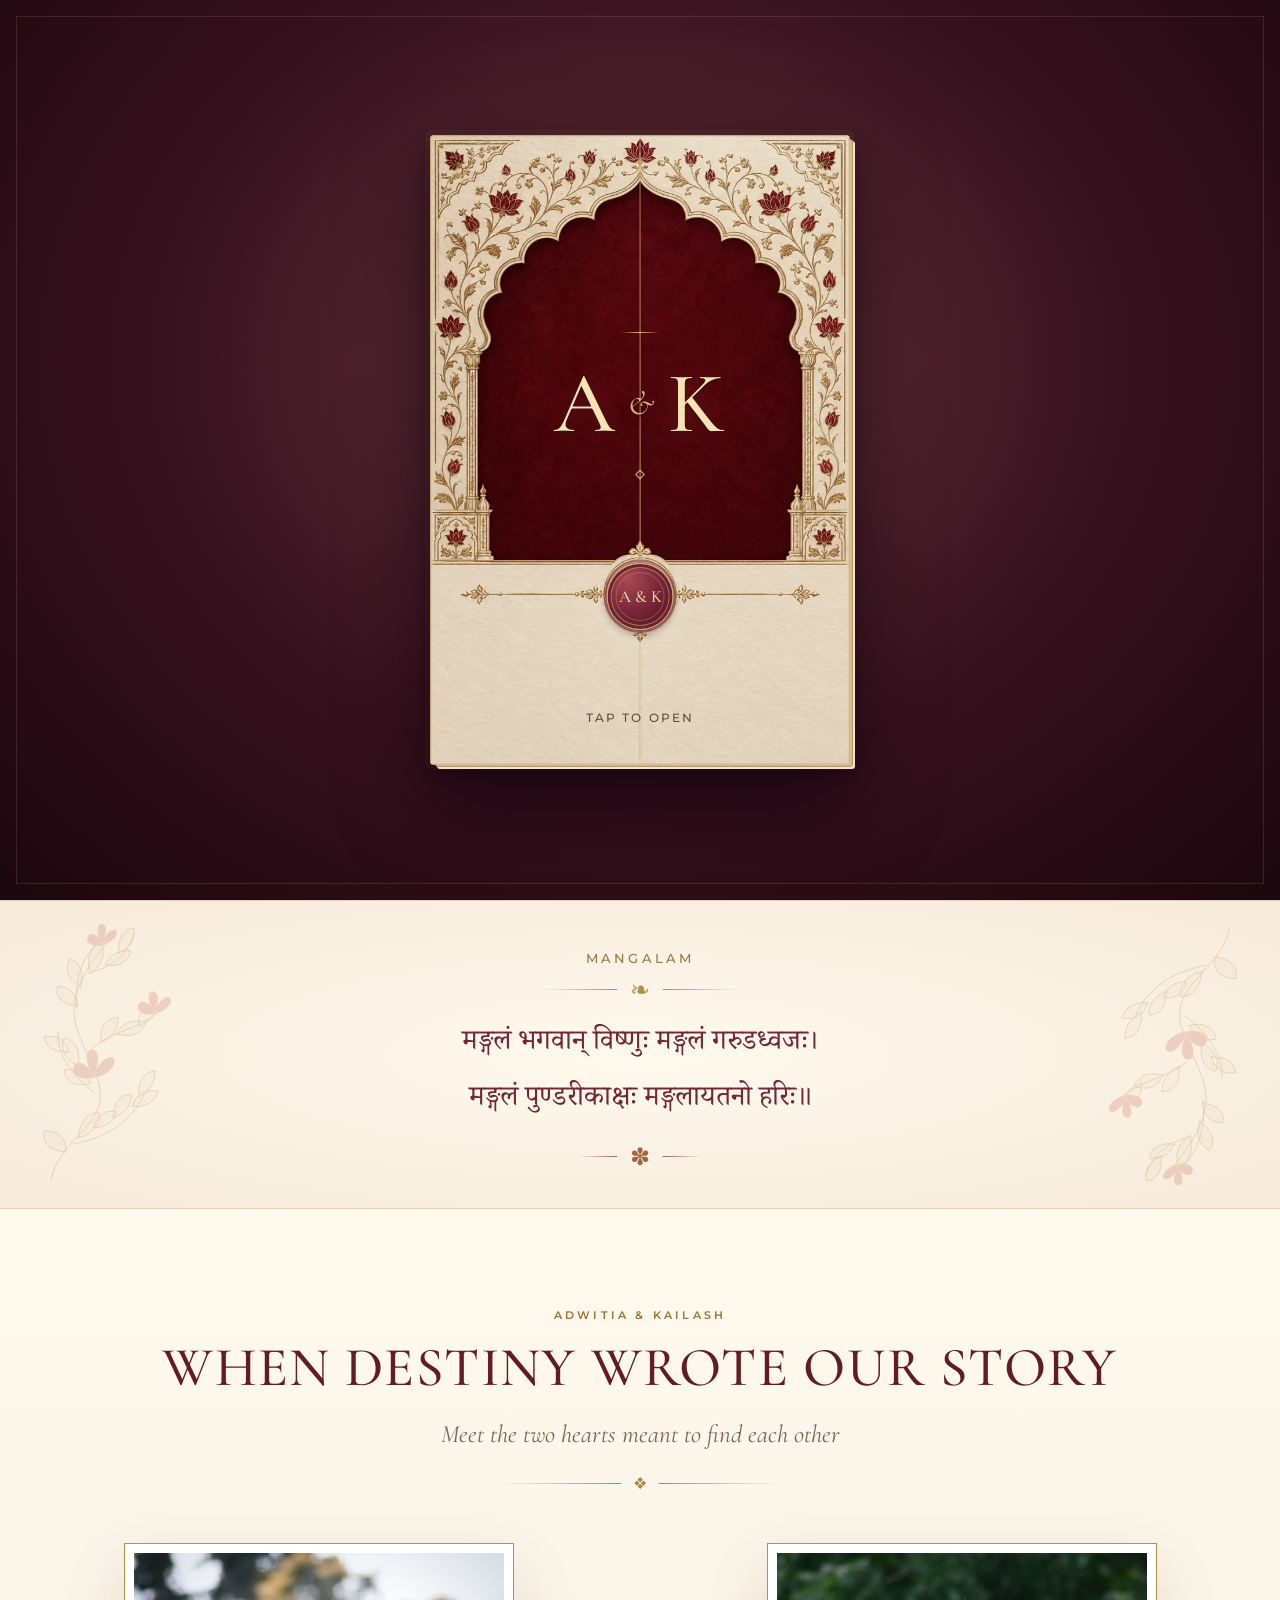
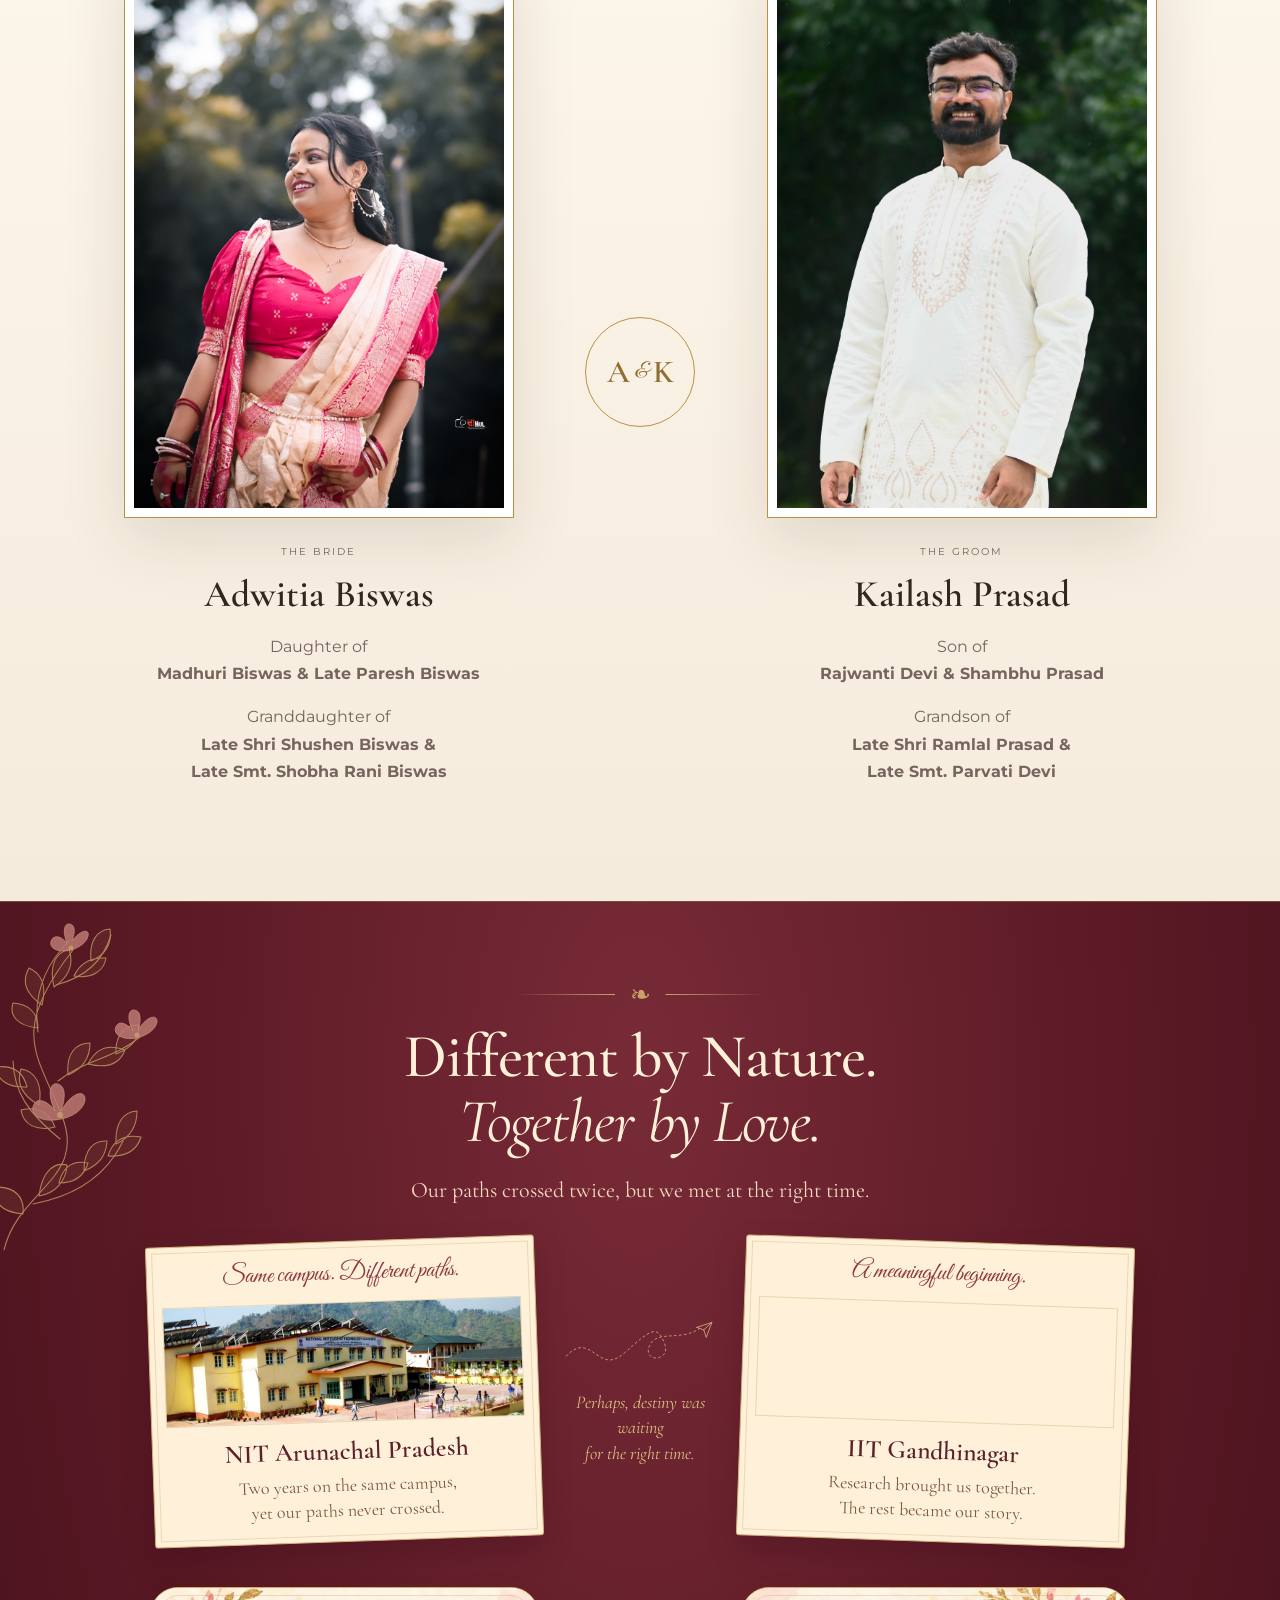
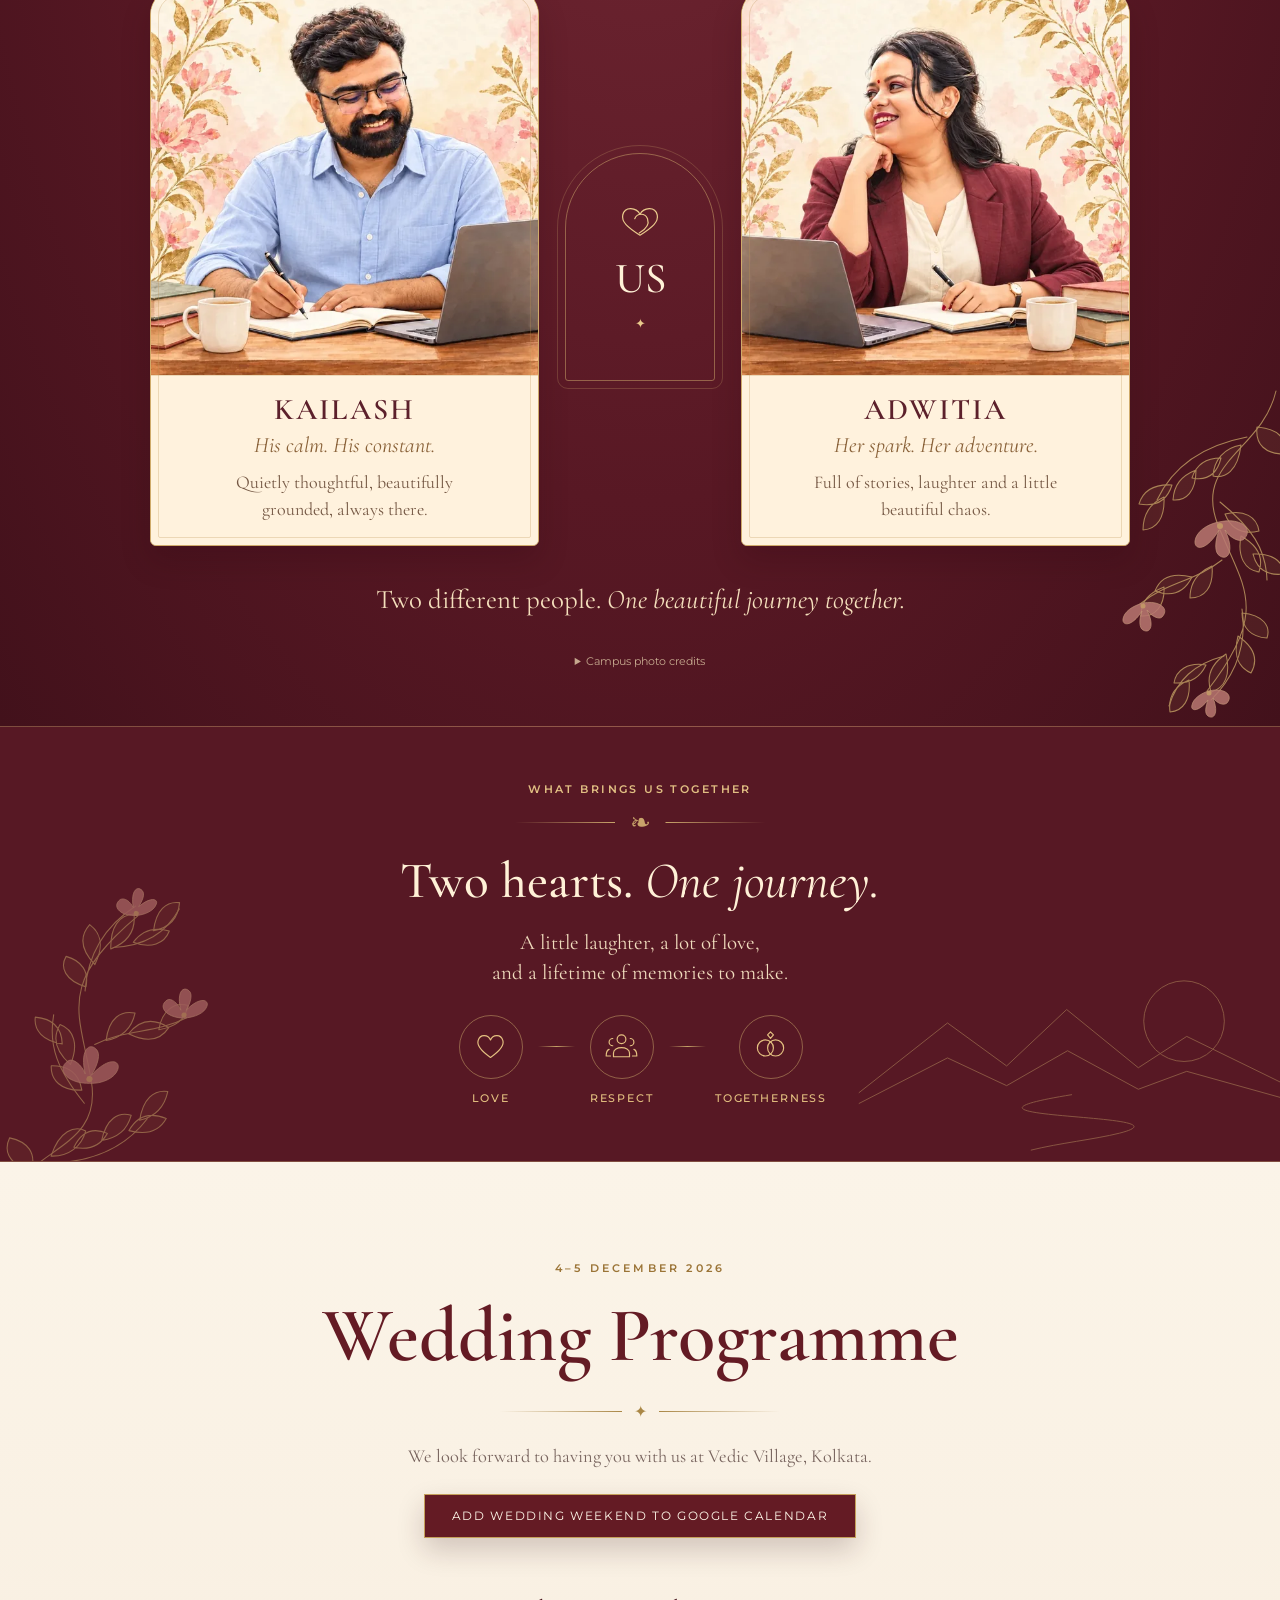
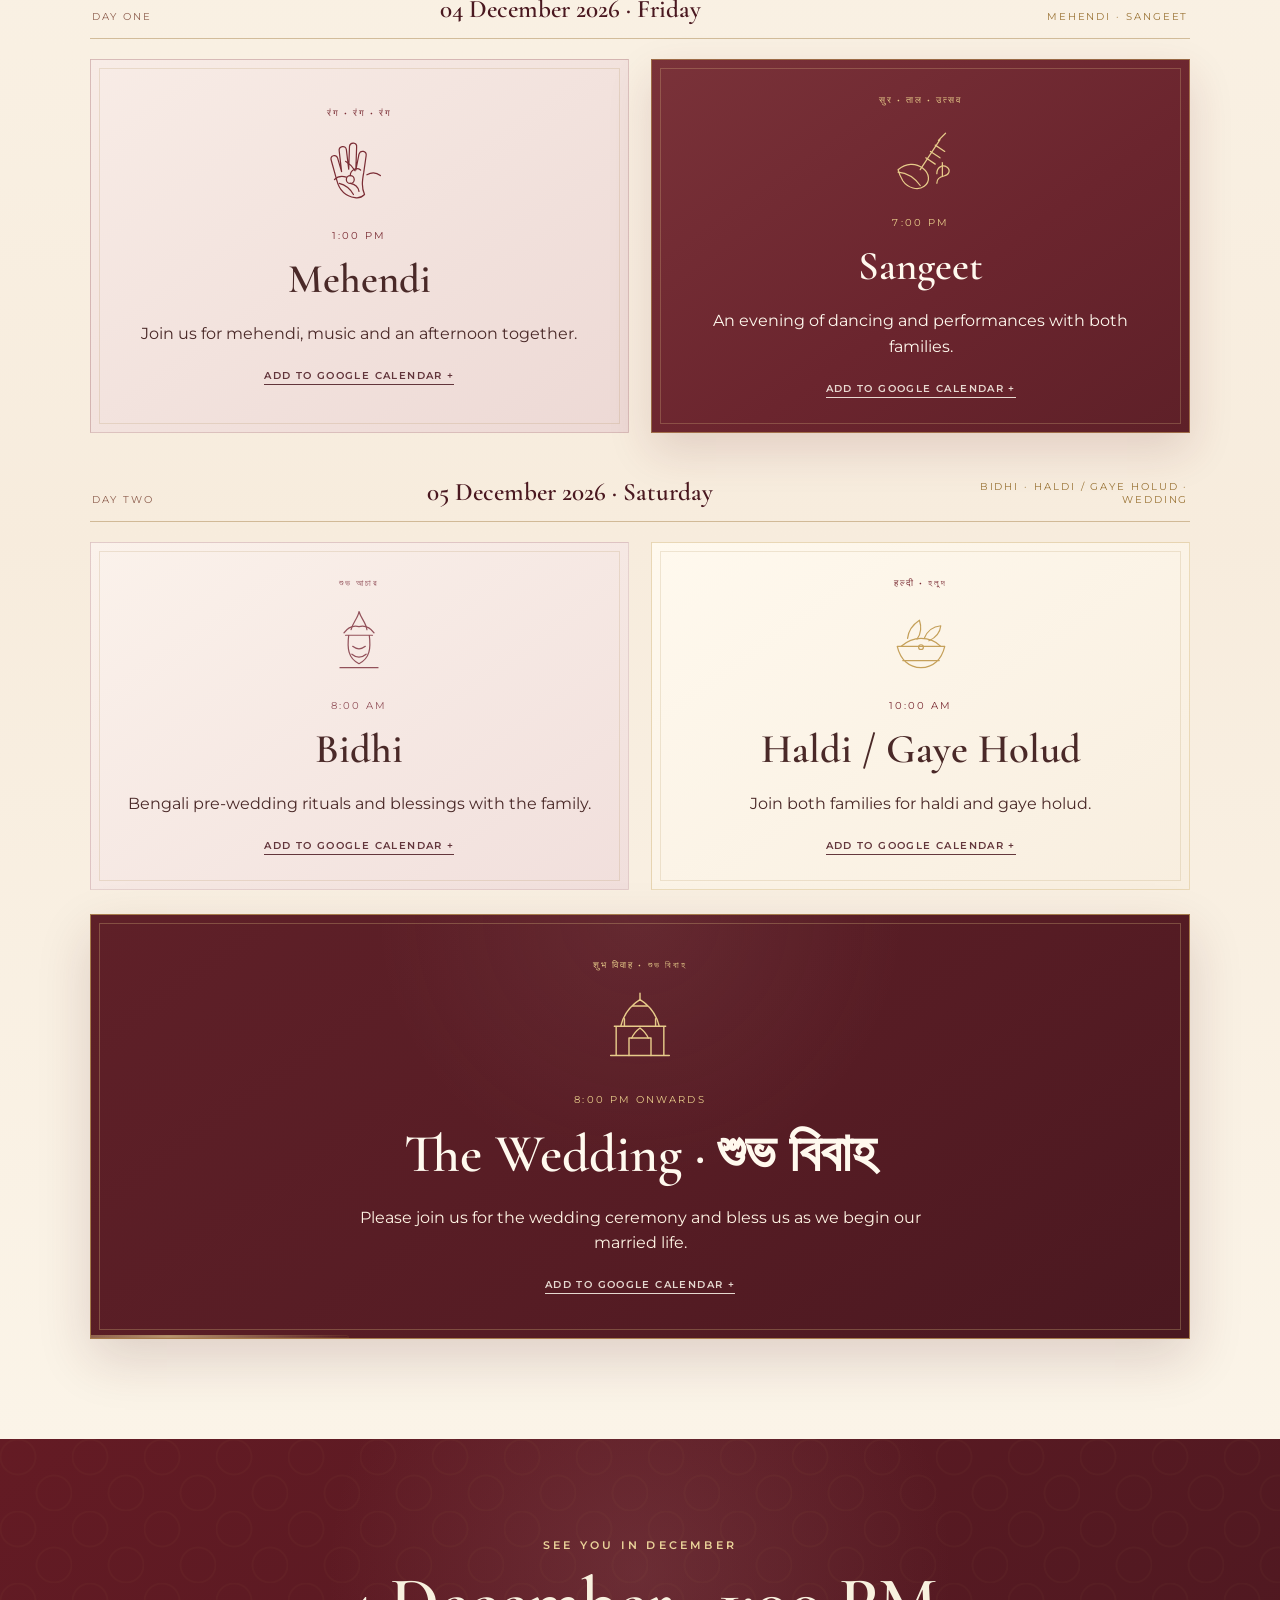
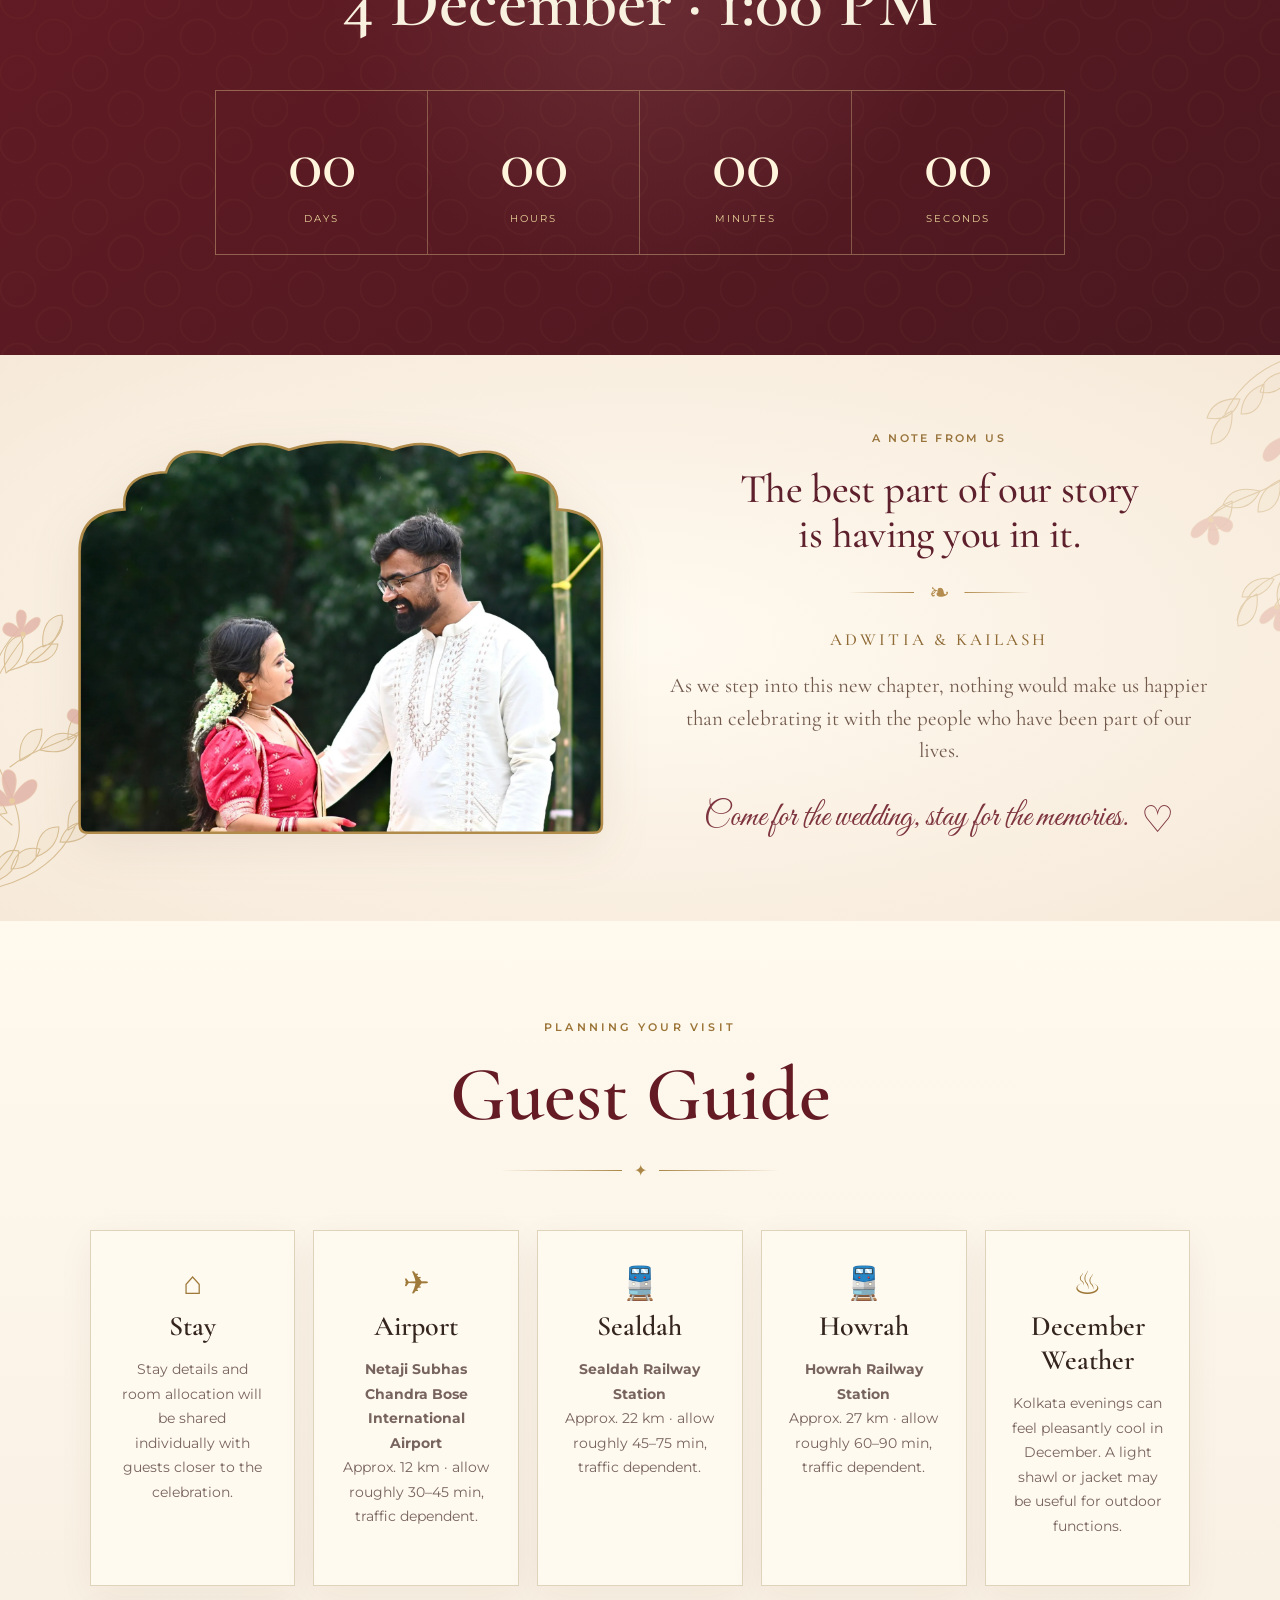
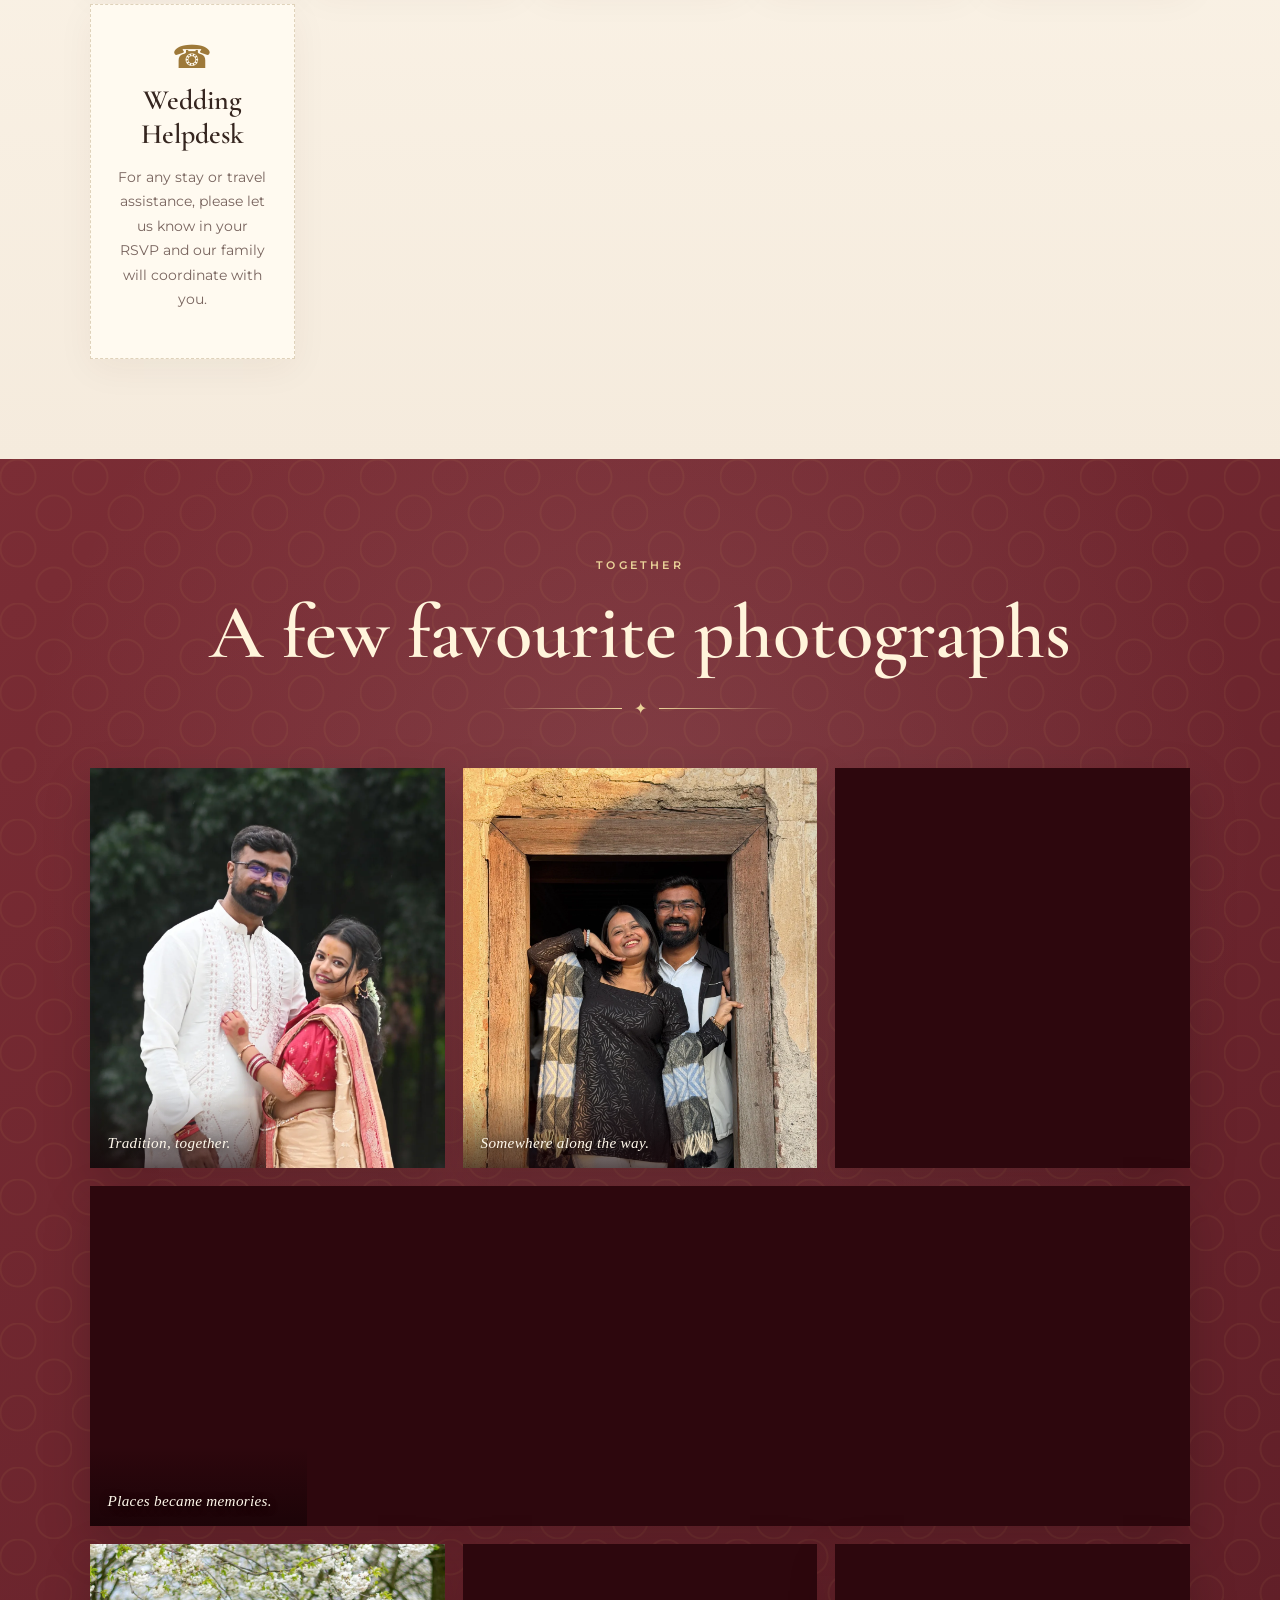
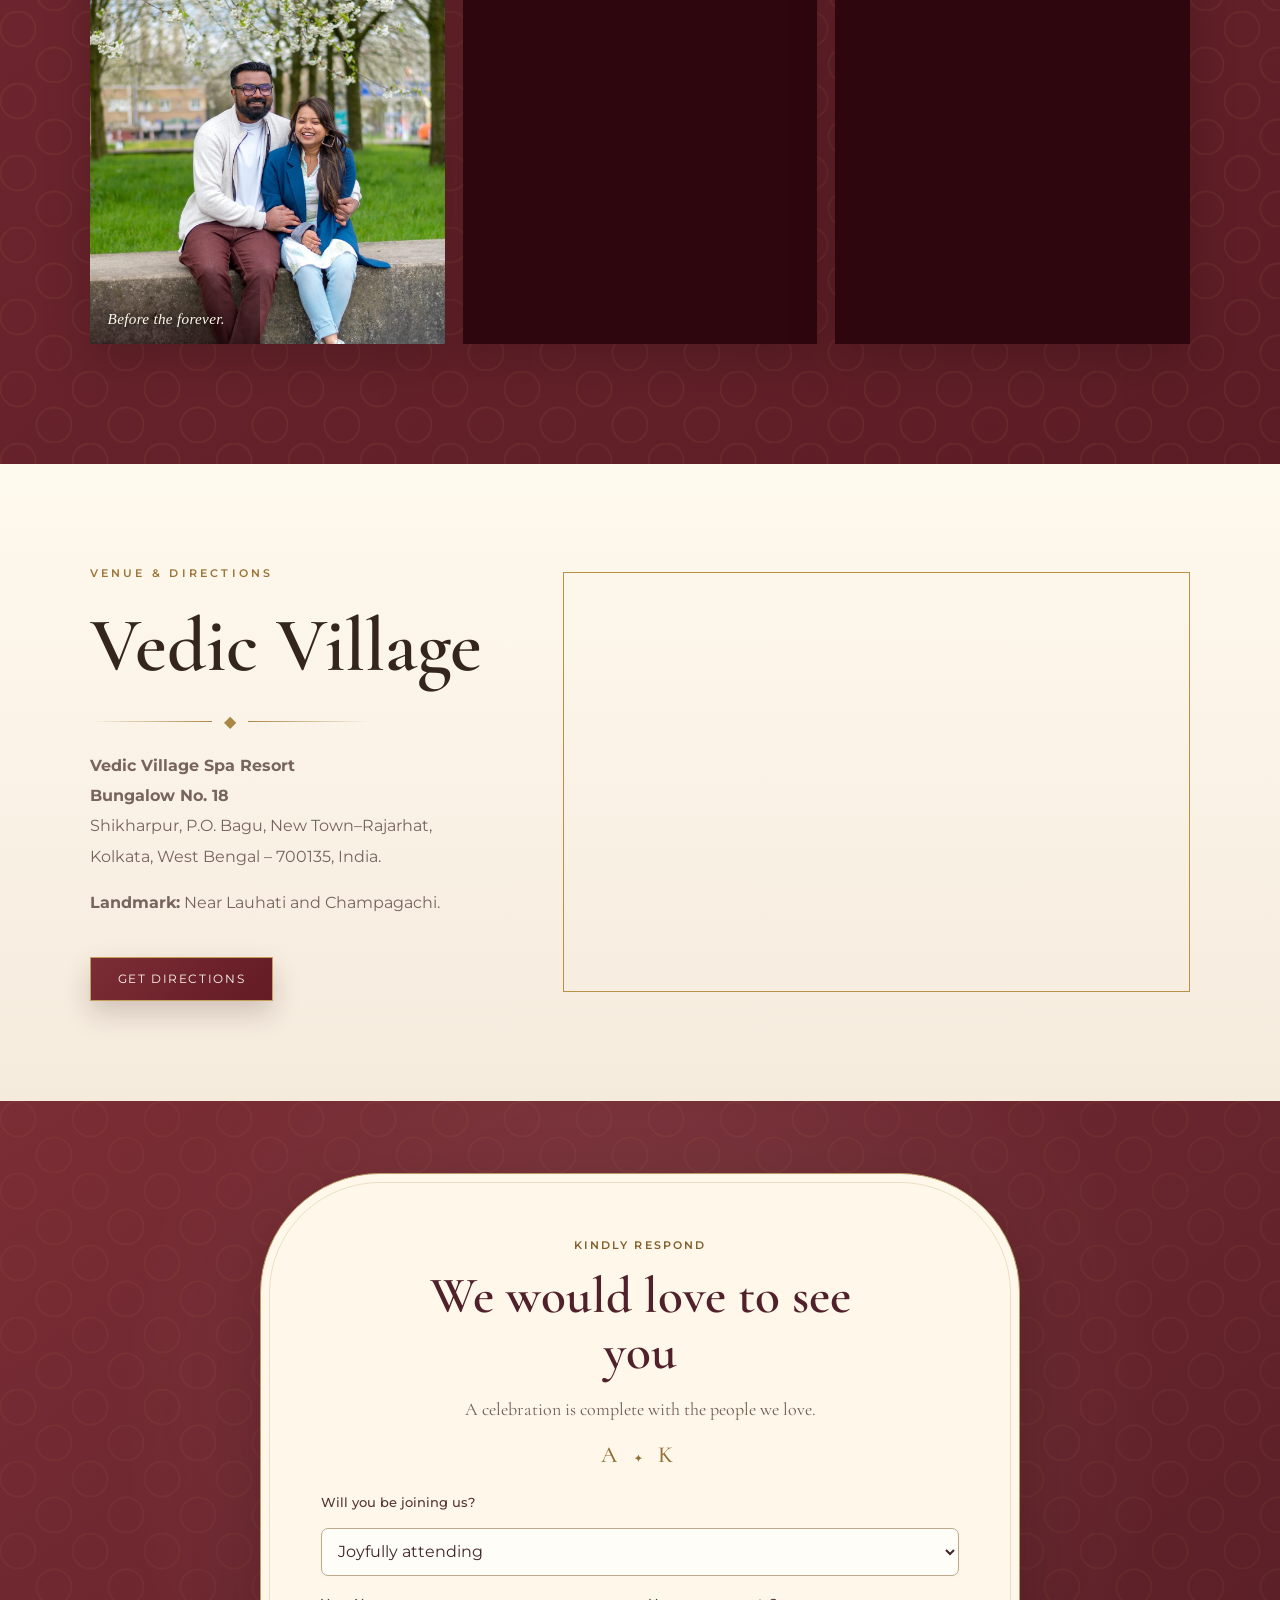
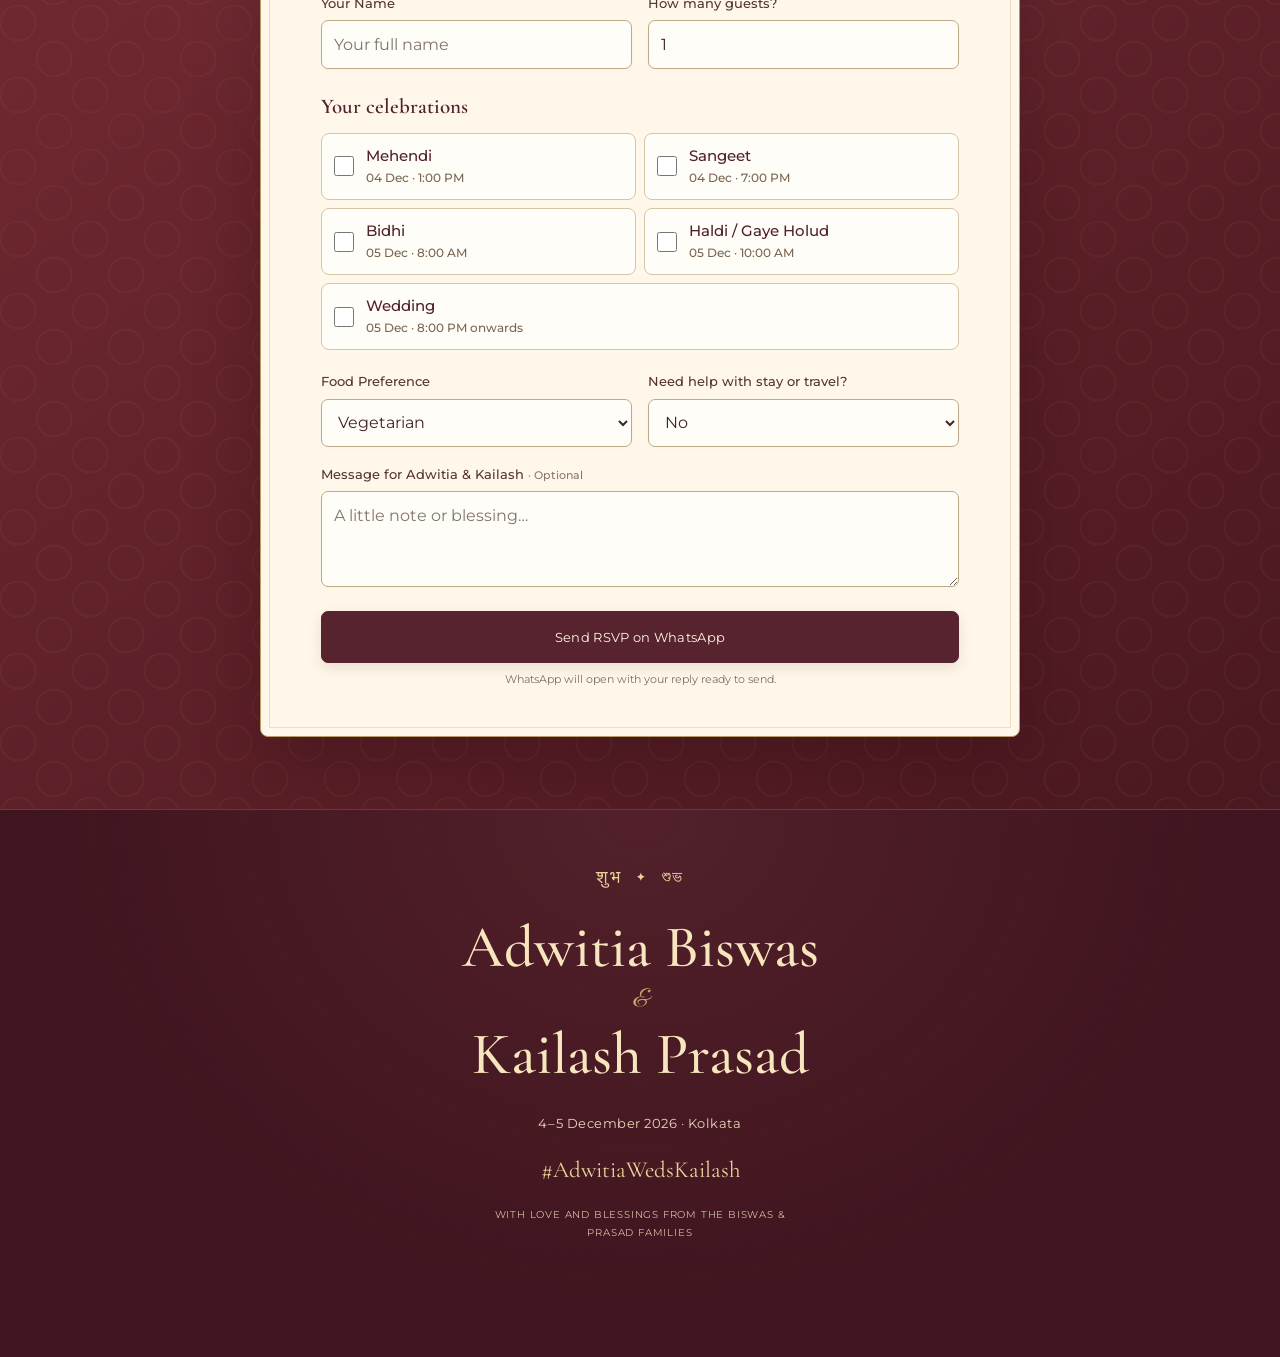
==== commit d513f9b6: "Add three new couple photos and replace the similar travel photo in both galleries" ====
--- a/index.html
+++ b/index.html
@@ -7,7 +7,7 @@
 <meta content="#641B24" name="theme-color"/>
 <meta content="A royal Bihar–Bengal wedding celebration at Vedic Village, Kolkata · 4–5 December 2026." name="description"/>
 <title>Our Wedding · 4–5 December 2026 · Vedic Village, Kolkata</title>
-<link href="styles.css?v=speed1" rel="stylesheet"/>
+<link href="styles.css?v=gallery7" rel="stylesheet"/>
 <meta content="website" property="og:type"/><meta content="Adwitia &amp; Kailash" property="og:title"/><meta content="4–5 December 2026 · Vedic Village, Kolkata" property="og:description"/><meta content="https://kailashprasad.com/wedding-invitation/" property="og:url"/><meta content="https://kailashprasad.com/wedding-invitation/assets/wedding-preview-royal-v4.jpg" property="og:image"/><meta content="Adwitia &amp; Kailash — 4–5 December 2026 — Vedic Village, Kolkata" property="og:image:alt"/><meta content="summary_large_image" name="twitter:card"/><meta content="Adwitia &amp; Kailash · 4–5 December 2026" name="twitter:title"/><meta content="From Champaran to Bengal, with love — Vedic Village, Kolkata." name="twitter:description"/><meta content="https://kailashprasad.com/wedding-invitation/assets/wedding-preview-royal-v4.jpg" name="twitter:image"/><link href="https://kailashprasad.com/wedding-invitation/" rel="canonical"/><link href="assets/favicon.svg" rel="icon" type="image/svg+xml"/><link fetchpriority="low" as="image" href="assets/fast/palace-desktop.webp" media="(min-width: 901px), (orientation: landscape)" rel="preload" type="image/webp"/><link fetchpriority="low" as="image" href="assets/fast/palace-mobile.webp" media="(max-width: 900px) and (orientation: portrait)" rel="preload" type="image/webp"/><meta content="https://kailashprasad.com/wedding-invitation/assets/wedding-preview-royal-v4.jpg" property="og:image:secure_url"/><meta content="image/jpeg" property="og:image:type"/><meta content="1080" property="og:image:width"/><meta content="1080" property="og:image:height"/><link rel="stylesheet" href="wow.css?v=palace-doors-slow2"/><link rel="preload" as="image" fetchpriority="high" href="assets/fast/cover.webp"/><link href="destiny.css?v=speed1" rel="stylesheet"/><link href="welcome.css?v=two-lines1" rel="stylesheet"/><noscript><style>body.locked{overflow:auto}.gate{display:none!important}body.locked .page-music-toggle{display:none!important}.reveal-on-scroll{opacity:1;transform:none}</style></noscript><link rel="preload" as="font" href="assets/fast/invitation-serif.woff2" type="font/woff2" crossorigin="anonymous"/></head>
 <body class="locked cover-closed"><a class="skip-link" href="#page">Skip to invitation</a><div aria-hidden="true" id="petals"></div>
 <button aria-label="Play background music" class="page-music-toggle" id="pageMusicToggle" type="button">♪ Play Music</button><audio id="bgMusic" loop="" preload="none" playsinline="">
@@ -174,12 +174,14 @@
 </section>
 <section class="gallery section" id="gallery">
 <div class="section-heading light reveal-on-scroll"><p class="eyebrow">Together</p><h2>A few favourite photographs</h2><div class="gold-divider"><span>✦</span></div></div>
-<div class="editorial-gallery reveal-on-scroll">
+<div class="editorial-gallery expanded-gallery reveal-on-scroll">
 <button class="gallery-item gallery-hero"><img alt="Adwitia and Kailash together in traditional attire" decoding="async" loading="lazy" src="assets/gallery/traditional-portrait.webp"/><span>Tradition, together.</span></button>
 <button class="gallery-item gallery-door"><img alt="Adwitia and Kailash sharing a cheerful doorway moment" decoding="async" loading="lazy" src="assets/gallery/doorway-moment.webp"/><span>Somewhere along the way.</span></button>
 <button class="gallery-item gallery-candid"><img alt="A candid moment between Adwitia and Kailash in traditional attire" decoding="async" loading="lazy" src="assets/gallery/traditional-candid.webp"/></button>
-<button class="gallery-item gallery-travel"><img alt="Adwitia and Kailash together on a memorable trip" decoding="async" loading="lazy" src="assets/gallery/travel-selfie.webp"/><span>Places became memories.</span></button>
+<button class="gallery-item gallery-travel"><img alt="Adwitia and Kailash together beside a river on their travels" decoding="async" loading="lazy" src="assets/gallery/riverside-trip-v1.webp"/><span>Places became memories.</span></button>
 <button class="gallery-item gallery-spring"><img alt="Adwitia and Kailash laughing together beneath spring blossoms" decoding="async" loading="lazy" src="assets/gallery/spring-laugh.webp"/><span>Before the forever.</span></button>
+<button class="gallery-item gallery-cafe"><img alt="Adwitia and Kailash smiling together in a cosy cafe" decoding="async" loading="lazy" width="1200" height="1600" src="assets/gallery/cafe-moment-v1.webp"/></button>
+<button class="gallery-item gallery-sunshine"><img alt="Adwitia and Kailash in yellow traditional attire beside palm trees" decoding="async" loading="lazy" width="1200" height="1600" src="assets/gallery/sunshine-together-v1.webp"/></button>
 </div>
 </section>
 <section class="venue section ivory" id="venue">
--- a/styles.css
+++ b/styles.css
@@ -689,3 +689,36 @@
 /* Traditional invocation and family invitation additions. Original artwork and theme retained. */
 .family-invitation{margin:22px auto 30px;max-width:650px;color:#fff2da}.family-invitation p{font:500 clamp(1.2rem,3vw,1.6rem)/1.5 "Cormorant Garamond",serif;margin:6px 0}.family-invitation span{font-size:14px;line-height:1.7}.hero{padding-top:90px;padding-bottom:75px}.blessing{text-align:center;padding:55px 22px;background:linear-gradient(145deg,#661221,#32050c);color:#fff4db;border-top:1px solid #a58148;border-bottom:1px solid #a58148}.shloka{font:400 clamp(1.15rem,3vw,2rem)/2 "Noto Serif Devanagari",serif;margin:18px auto}.blessing-meaning{font:italic 17px/1.8 "Cormorant Garamond",Georgia,serif;max-width:650px;margin:0 auto;color:#efdfc0}.gate .heritage-mark,.gate .eyebrow{font-family:"Noto Serif Devanagari","Noto Serif Bengali",serif;letter-spacing:.02em}.attendance-label{display:flex;flex-direction:column;gap:8px;margin-bottom:20px}.events .section-heading>.royal-btn{background:#641b24;color:#fff8e9}.story-year{font-size:1.25rem}.gate-content{max-height:100svh;overflow-y:auto}.gate .heritage-mark{margin-top:10px}input:disabled,select:disabled{opacity:.5}@media(max-width:650px){.blessing-meaning br{display:none}.family-invitation{margin:18px auto 25px}.family-invitation span{font-size:13px}.gate h1{font-size:clamp(2.8rem,12vw,4.4rem)}.gate-content{padding-top:25px;padding-bottom:25px}.gate .eyebrow{font-size:14px}}
 
+
+/* Seven-photo gallery: six portraits around a full-width travel photograph. */
+.expanded-gallery{grid-template-columns:repeat(3,minmax(0,1fr));grid-template-rows:400px 340px 400px}
+.expanded-gallery .gallery-hero{grid-column:1;grid-row:1}
+.expanded-gallery .gallery-door{grid-column:2;grid-row:1}
+.expanded-gallery .gallery-candid{grid-column:3;grid-row:1}
+.expanded-gallery .gallery-travel{grid-column:1 / -1;grid-row:2}
+.expanded-gallery .gallery-spring{grid-column:1;grid-row:3}
+.expanded-gallery .gallery-cafe{grid-column:2;grid-row:3}
+.expanded-gallery .gallery-sunshine{grid-column:3;grid-row:3}
+.expanded-gallery .gallery-travel img{object-position:center 68%}
+.expanded-gallery .gallery-cafe img{object-position:center 58%}
+.expanded-gallery .gallery-sunshine img{object-position:center 55%}
+@media(max-width:900px){
+.expanded-gallery{grid-template-columns:repeat(2,minmax(0,1fr));grid-template-rows:380px 360px 300px 380px}
+.expanded-gallery .gallery-hero{grid-column:1;grid-row:1}
+.expanded-gallery .gallery-door{grid-column:2;grid-row:1}
+.expanded-gallery .gallery-candid{grid-column:1;grid-row:2}
+.expanded-gallery .gallery-spring{grid-column:2;grid-row:2}
+.expanded-gallery .gallery-travel{grid-column:1 / -1;grid-row:3}
+.expanded-gallery .gallery-cafe{grid-column:1;grid-row:4}
+.expanded-gallery .gallery-sunshine{grid-column:2;grid-row:4}
+}
+@media(max-width:700px){
+.expanded-gallery{grid-template-rows:310px 210px 220px 270px 270px}
+.expanded-gallery .gallery-hero{grid-column:1 / -1;grid-row:1}
+.expanded-gallery .gallery-door{grid-column:1;grid-row:2}
+.expanded-gallery .gallery-candid{grid-column:2;grid-row:2}
+.expanded-gallery .gallery-travel{grid-column:1 / -1;grid-row:3}
+.expanded-gallery .gallery-spring{grid-column:1 / -1;grid-row:4}
+.expanded-gallery .gallery-cafe{grid-column:1;grid-row:5}
+.expanded-gallery .gallery-sunshine{grid-column:2;grid-row:5}
+}
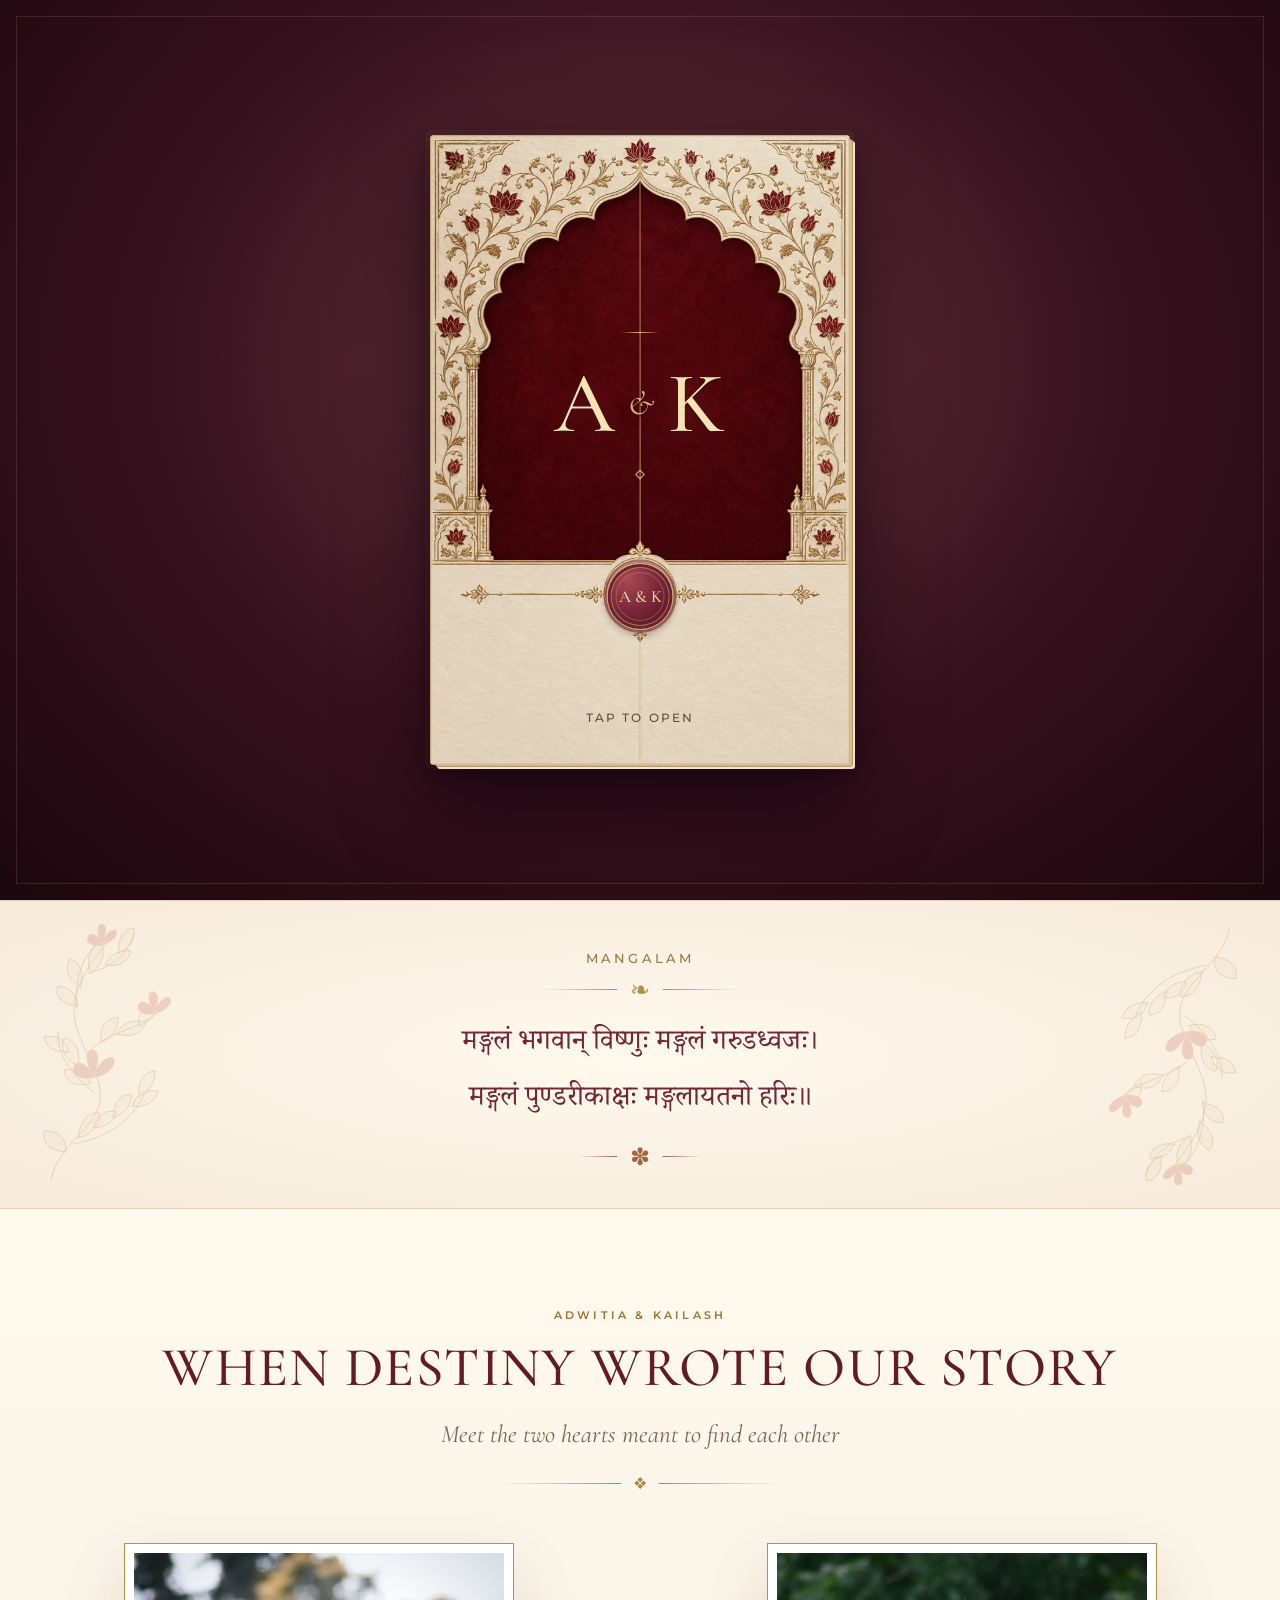
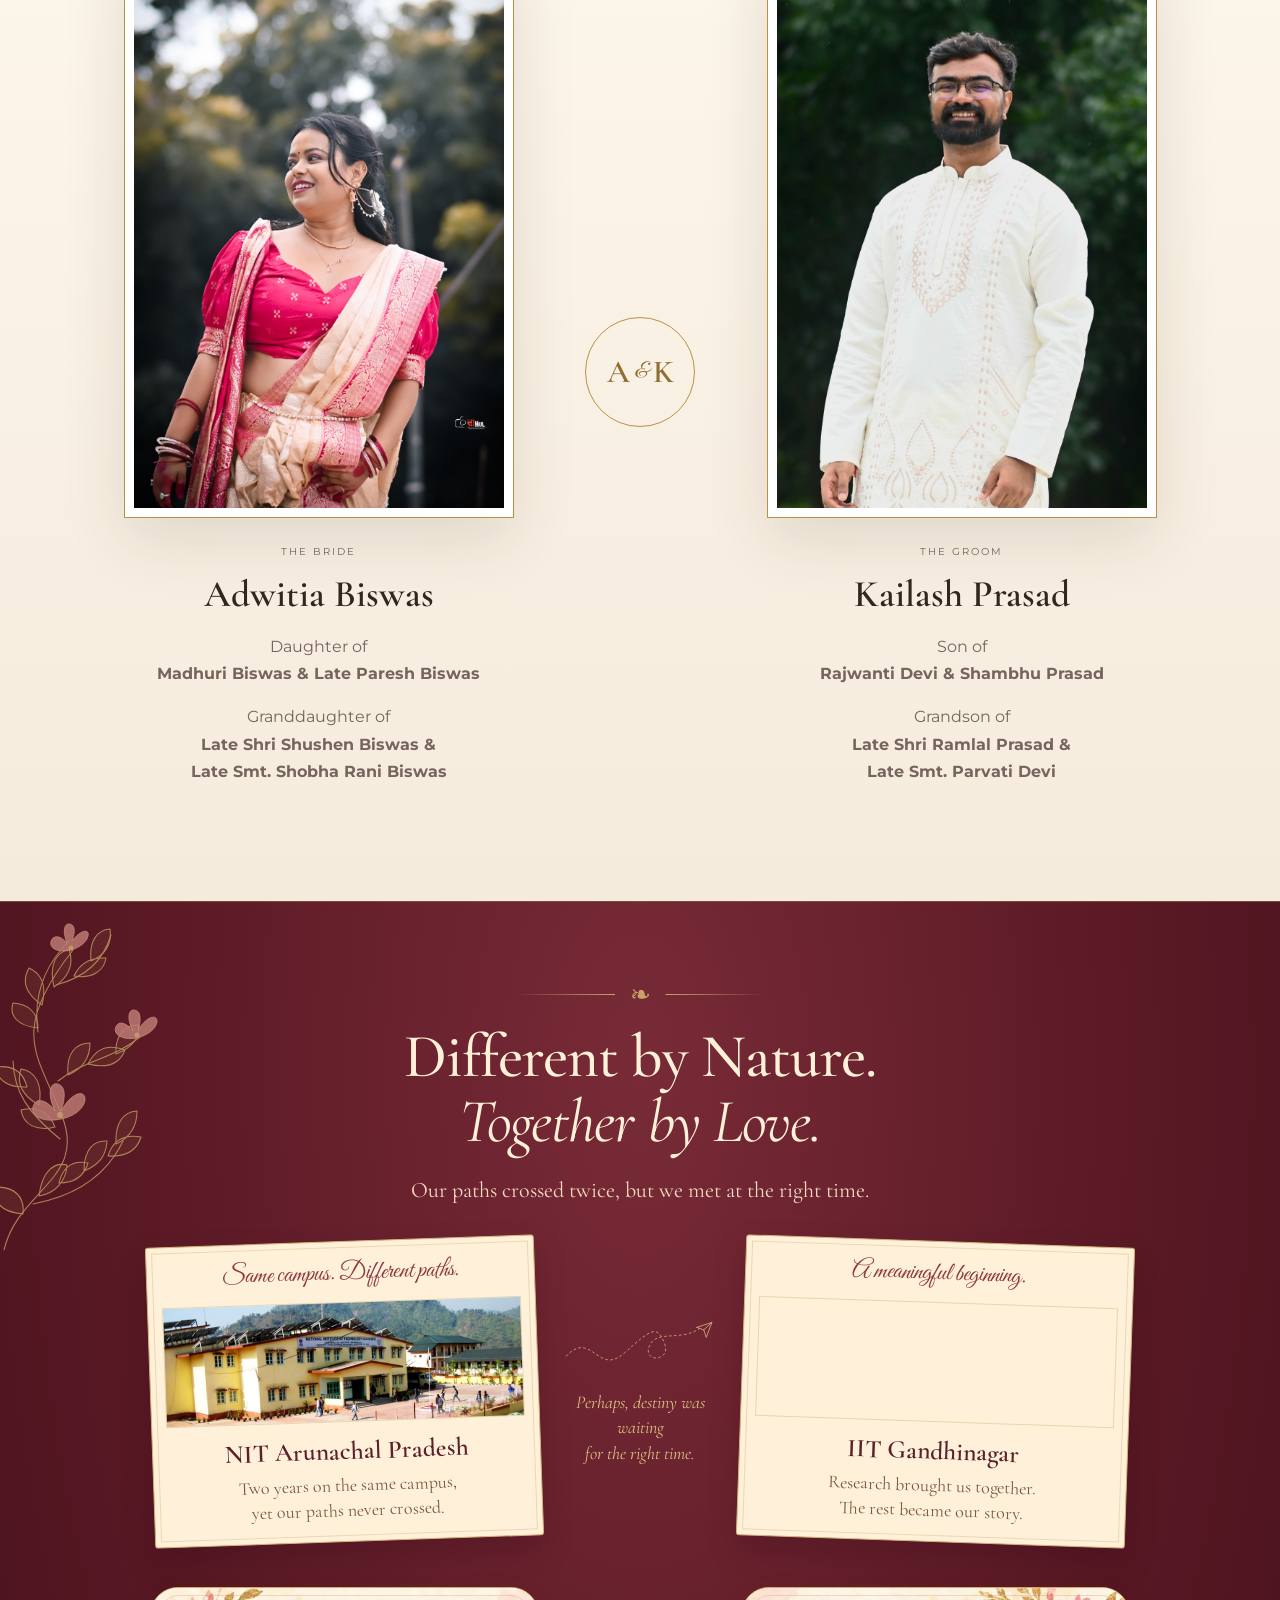
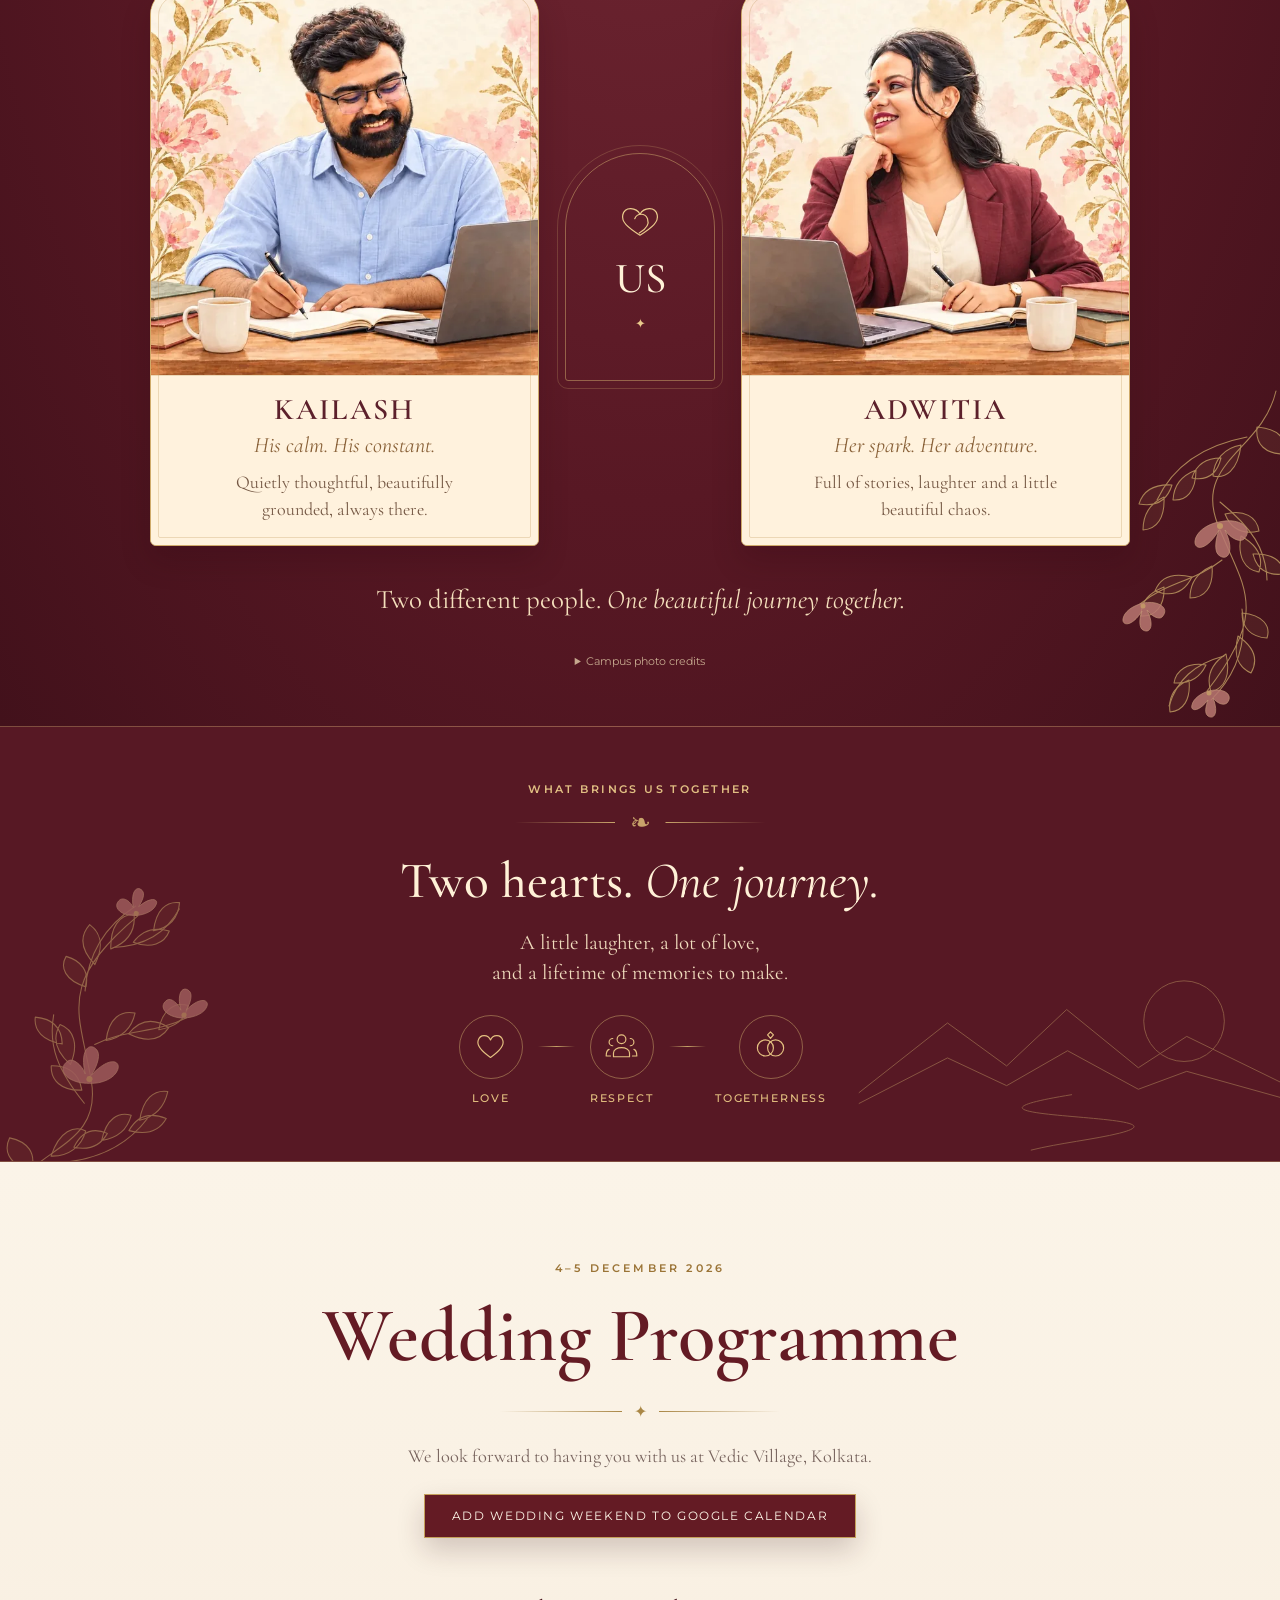
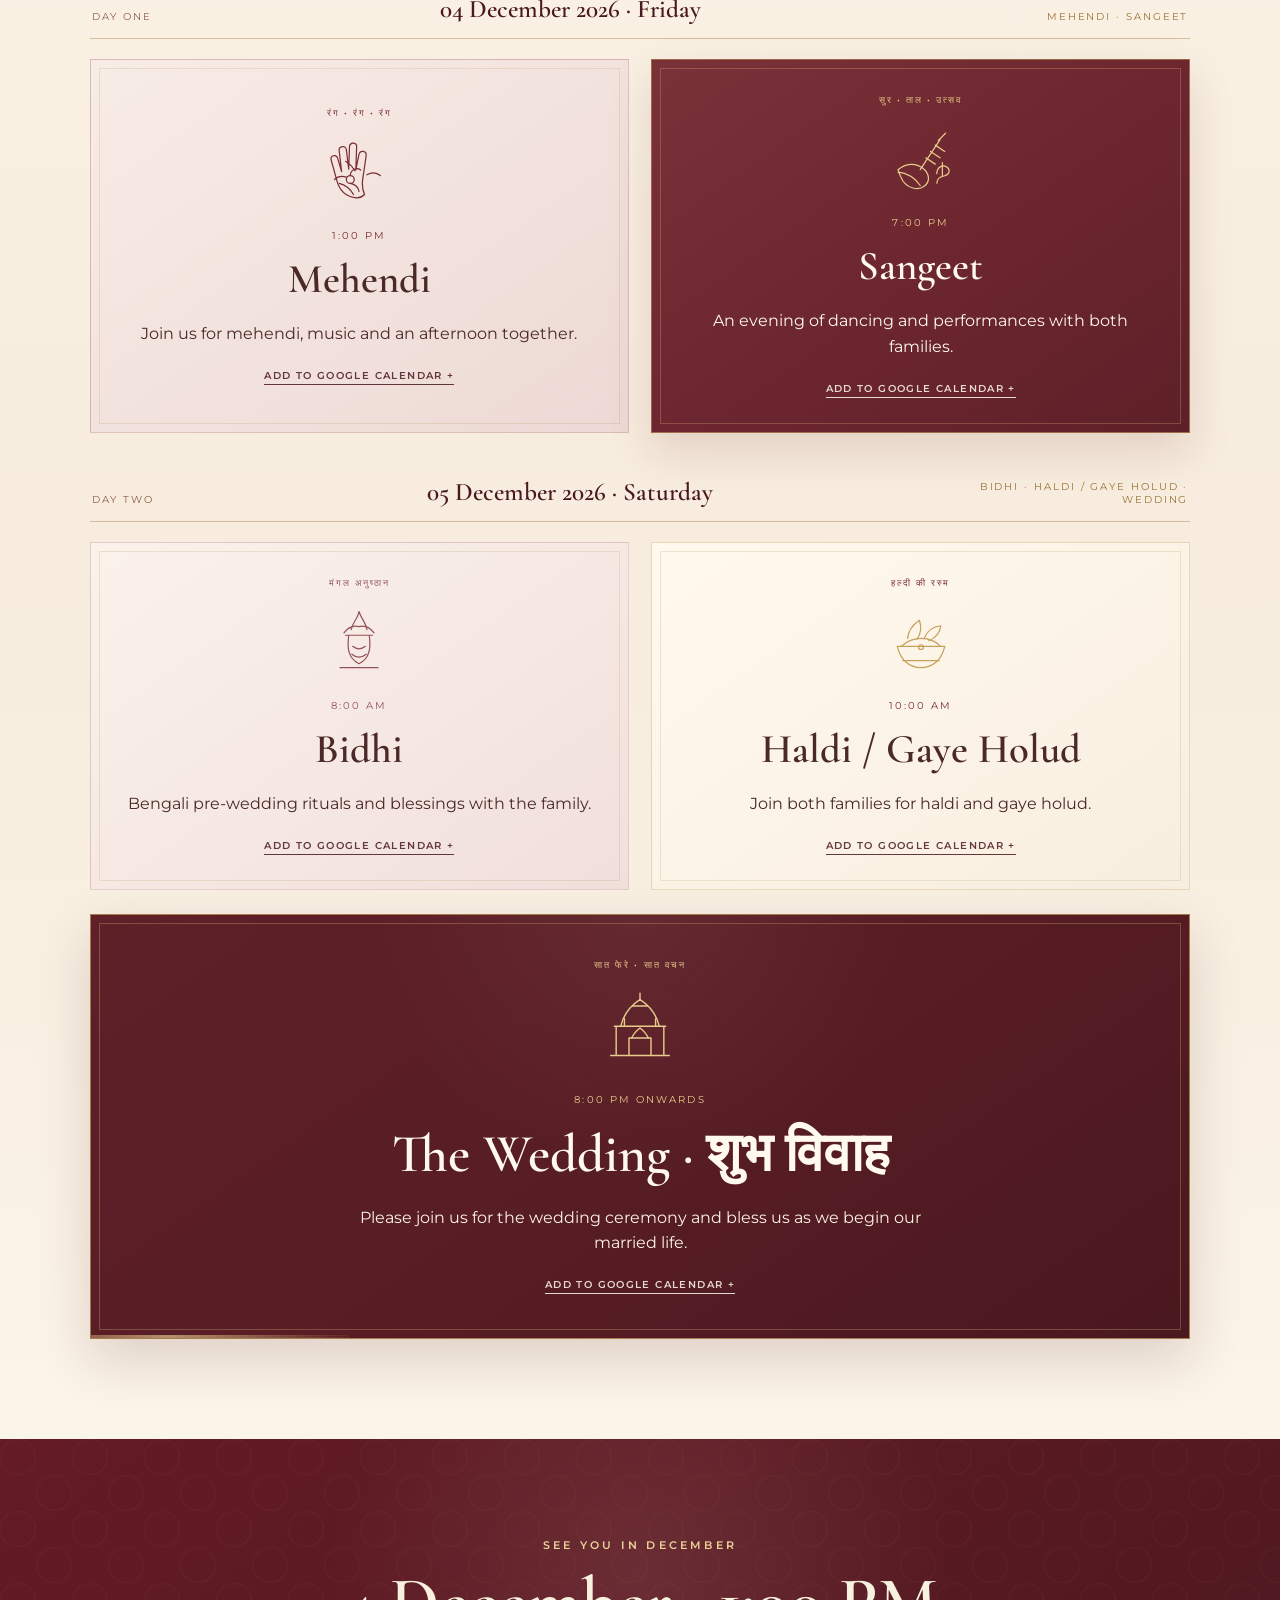
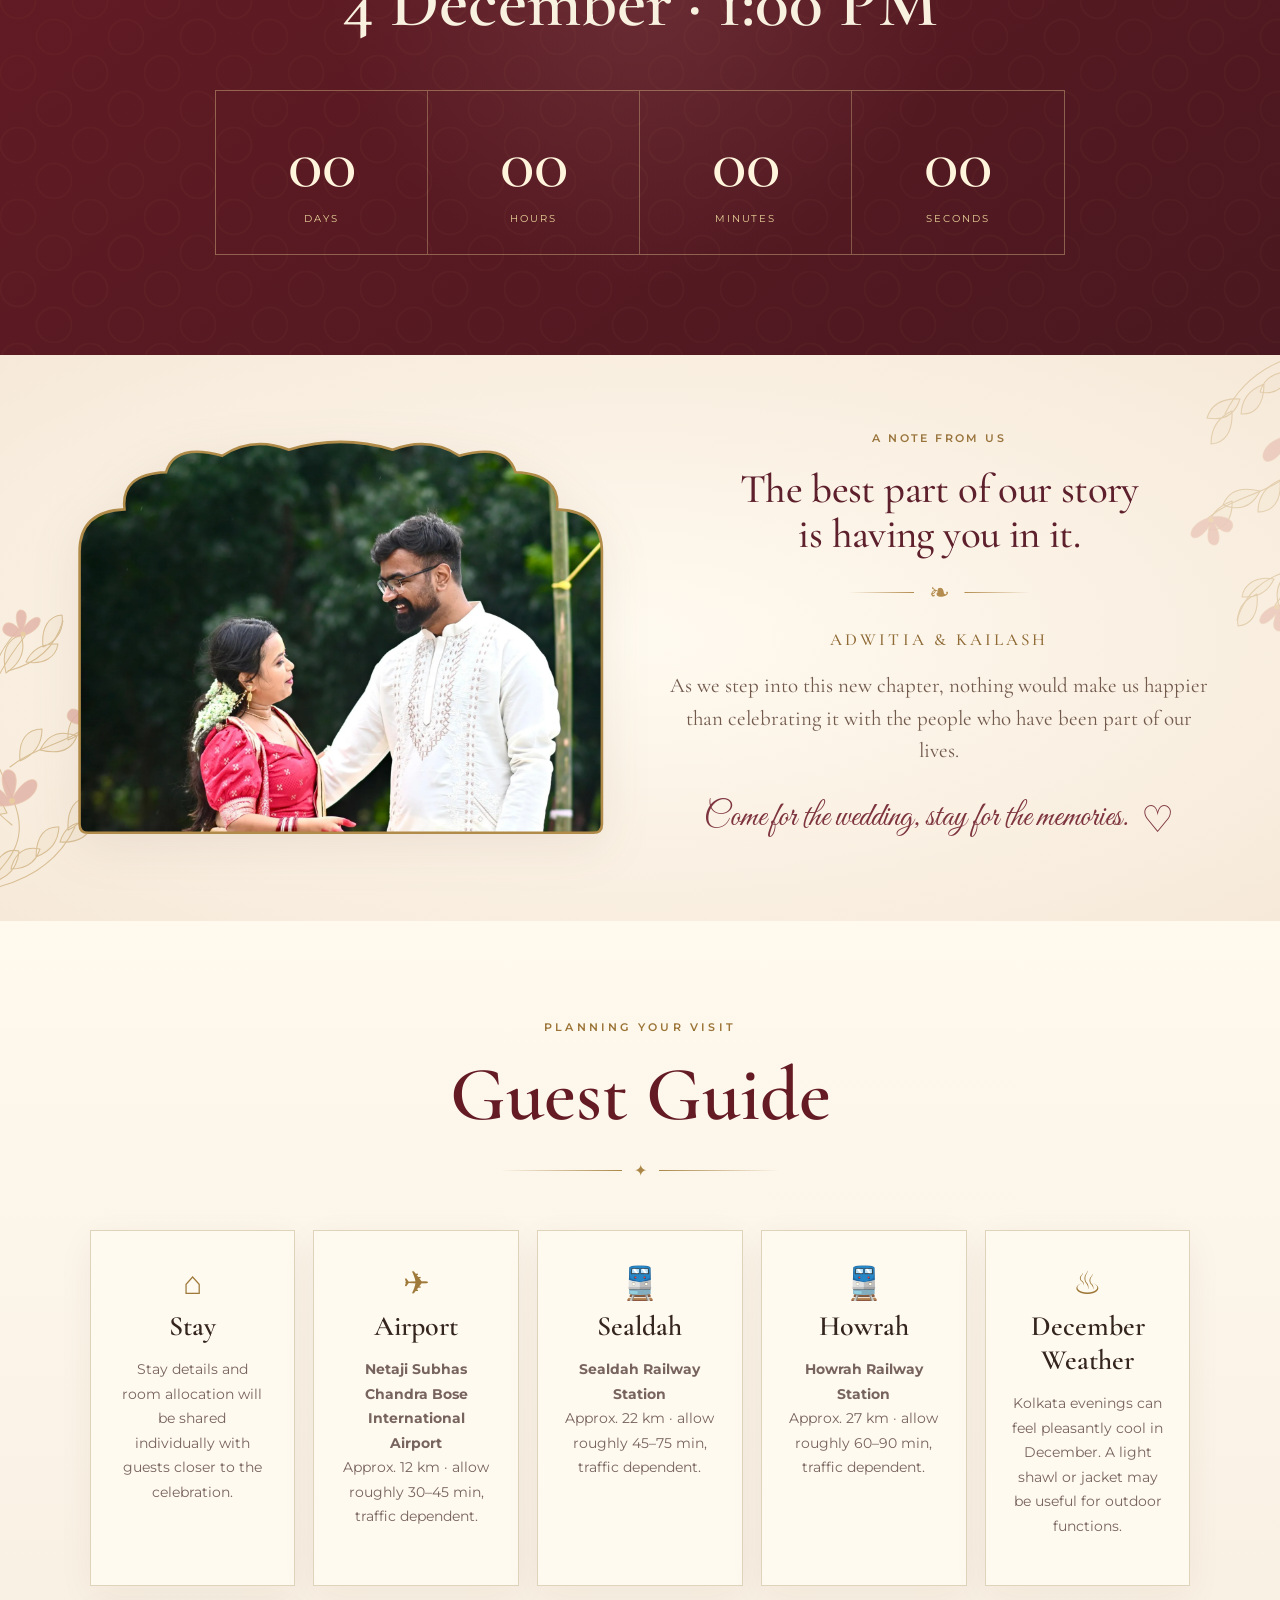
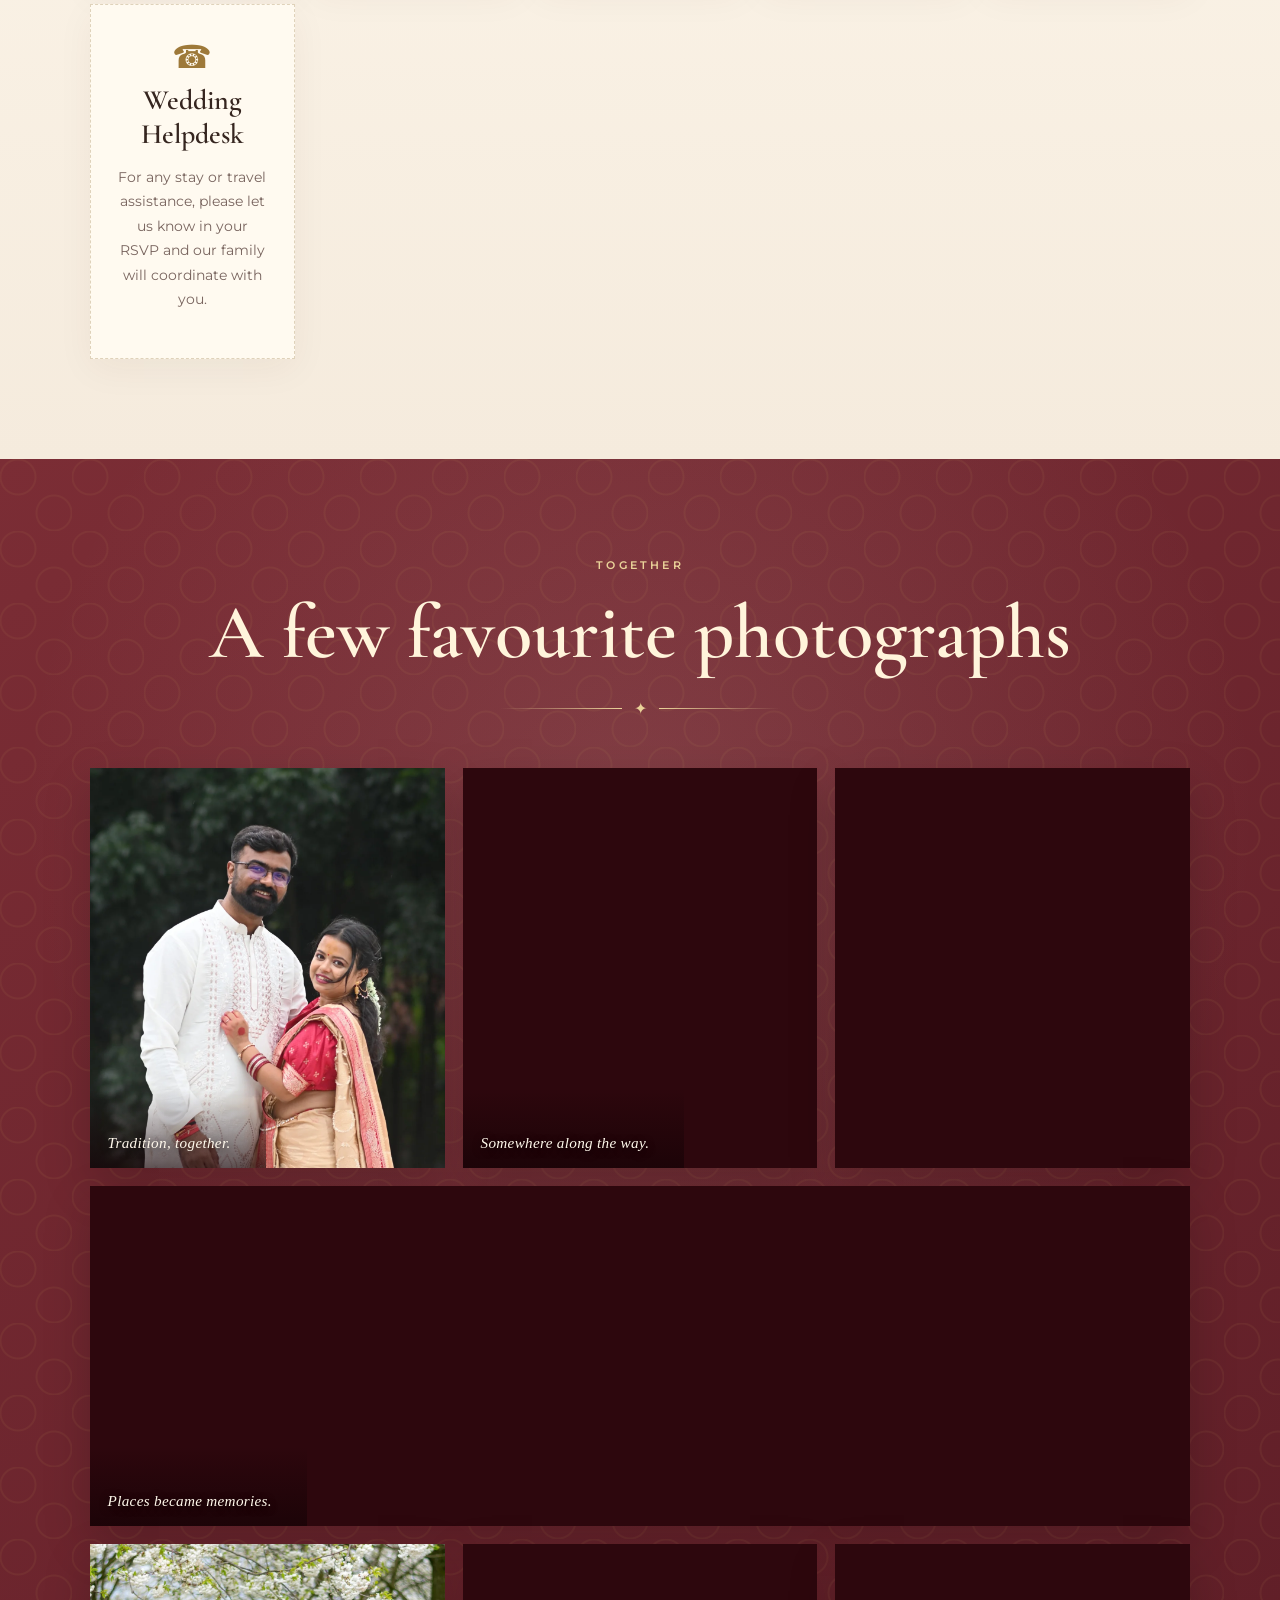
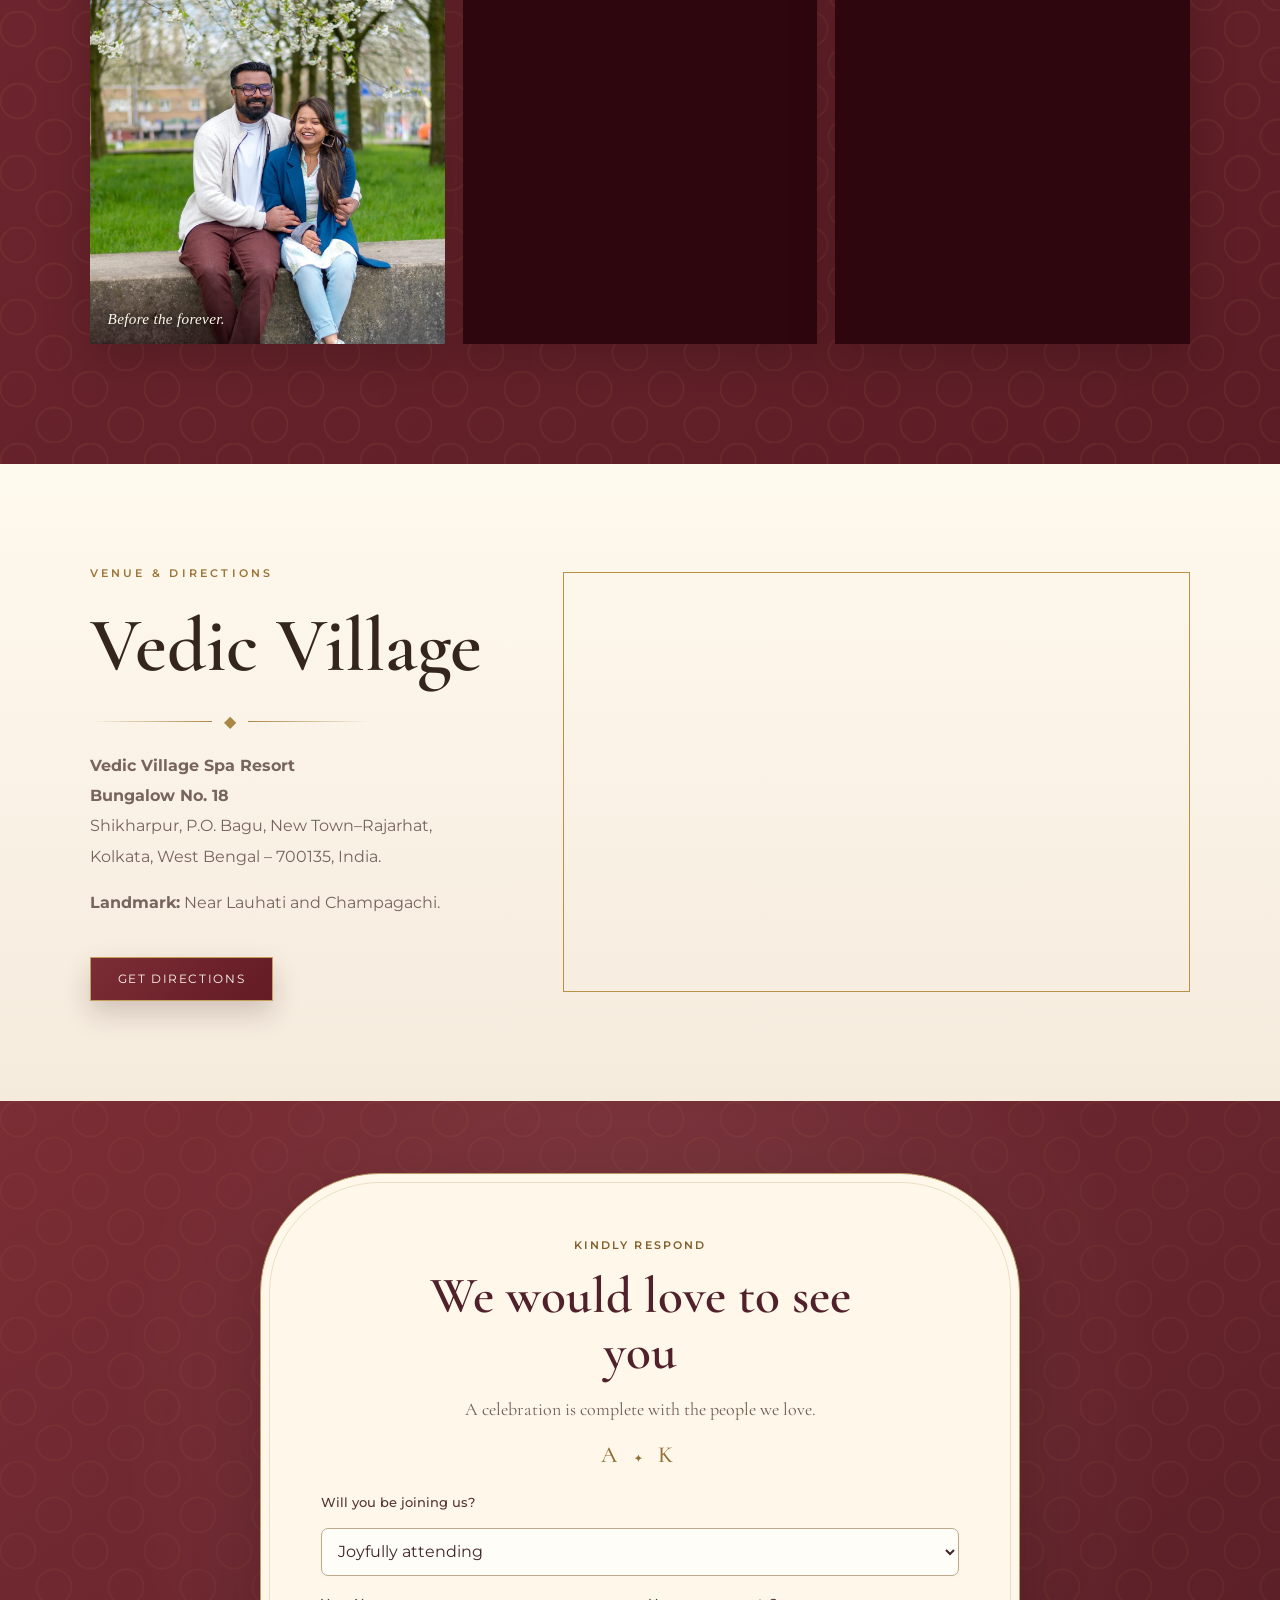
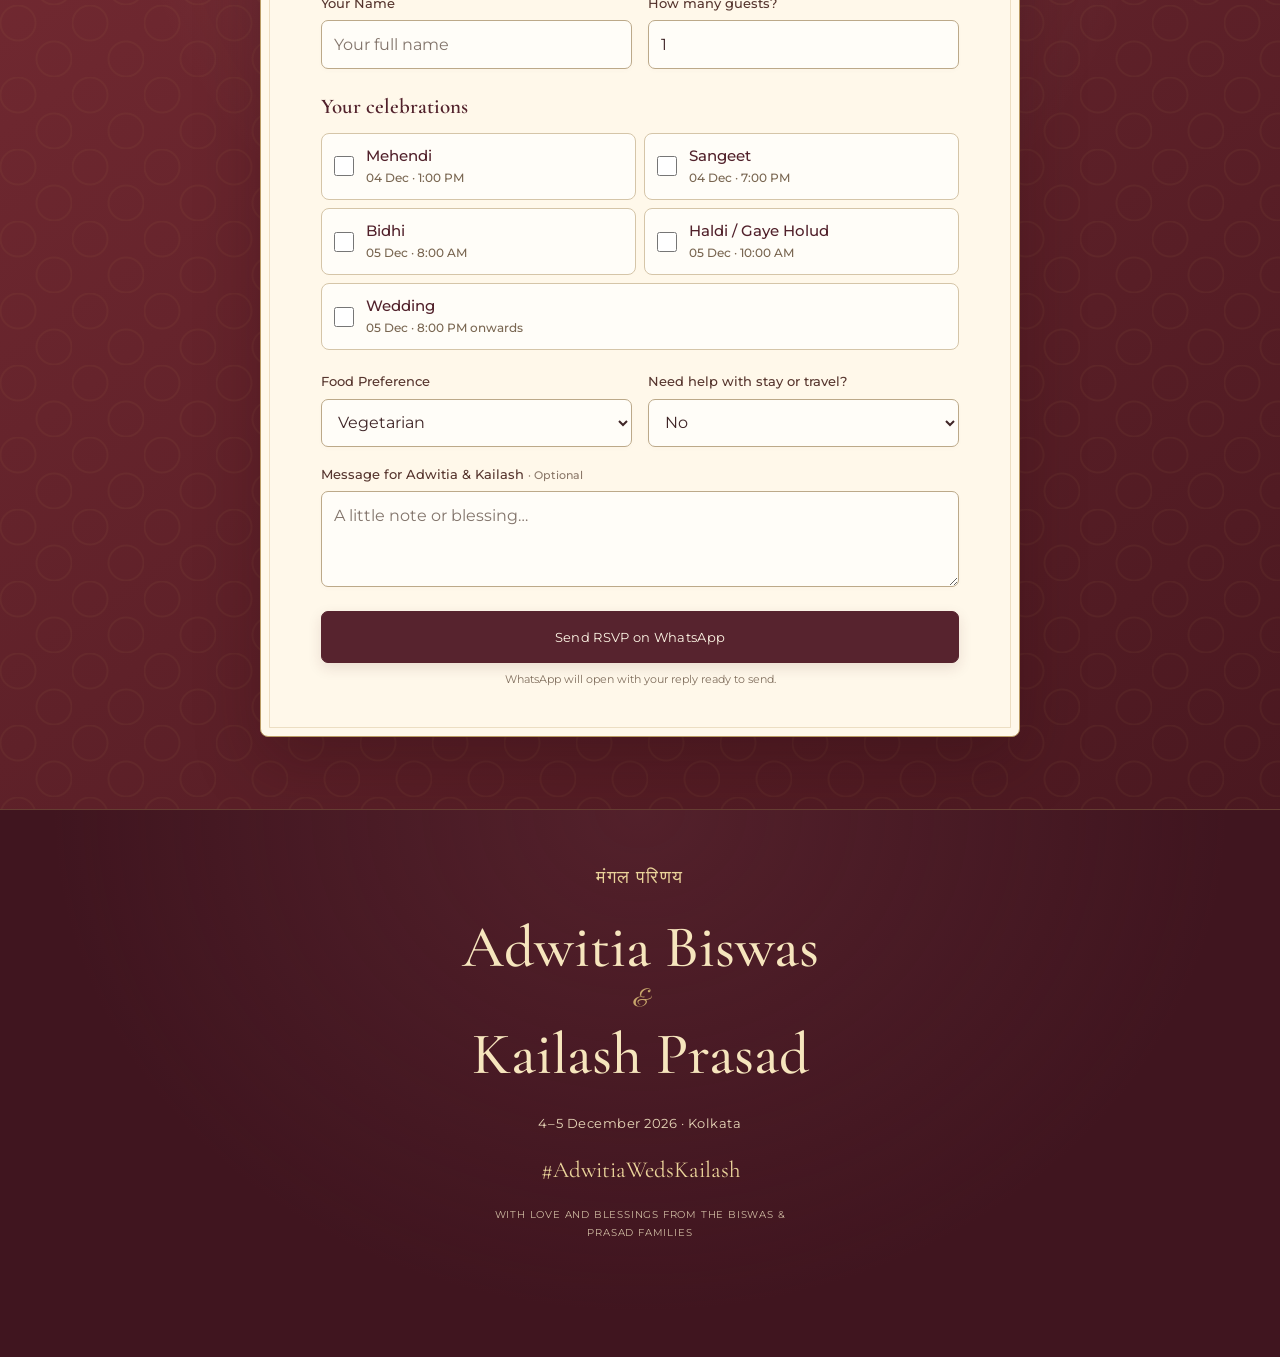
==== commit eed9f4e0: "Replace Bengali lettering with Hindi and refresh repeated wedding blessings on both invitations" ====
--- a/index.html
+++ b/index.html
@@ -133,9 +133,9 @@
 <em>Bidhi · Haldi / Gaye Holud · Wedding</em>
 </div>
 <div class="event-grid">
-<article class="event-card bidhi-card reveal-on-scroll"><div class="event-kicker">শুভ আচার</div><div class="event-icon">✦</div><p class="small-label">8:00 AM</p><h3>Bidhi</h3><p>Bengali pre-wedding rituals and blessings with the family.</p><a class="calendar-link js-calendar" data-description="Bengali pre-wedding rituals and blessings with the family." data-end="20261205T093000" data-start="20261205T080000" data-title="Bidhi · Adwitia &amp; Kailash" href="https://calendar.google.com/calendar/render?action=TEMPLATE&amp;text=Bidhi+%C2%B7+Adwitia+%26+Kailash&amp;dates=20261205T023000Z%2F20261205T040000Z&amp;ctz=Asia%2FKolkata&amp;location=Vedic+Village+Spa+Resort%2C+Bungalow+No.+18%2C+Shikharpur%2C+P.O.+Bagu%2C+New+Town%E2%80%93Rajarhat%2C+Kolkata%2C+West+Bengal+%E2%80%93+700135%2C+India&amp;details=Bengali+pre-wedding+rituals+and+blessings+with+the+family.%0A%0AAdwitia+%26+Kailash+%C2%B7+4%E2%80%935+December+2026" target="_blank" rel="noopener">Add to Google Calendar +</a></article>
-<article class="event-card feature haldi-card reveal-on-scroll"><div class="event-kicker">हल्दी • হলুদ</div><div class="event-icon">☀</div><p class="small-label">10:00 AM</p><h3>Haldi / Gaye Holud</h3><p>Join both families for haldi and gaye holud.</p><a class="calendar-link js-calendar" data-description="Join both families for haldi and gaye holud." data-end="20261205T120000" data-start="20261205T100000" data-title="Haldi / Gaye Holud · Adwitia &amp; Kailash" href="https://calendar.google.com/calendar/render?action=TEMPLATE&amp;text=Haldi+%2F+Gaye+Holud+%C2%B7+Adwitia+%26+Kailash&amp;dates=20261205T043000Z%2F20261205T063000Z&amp;ctz=Asia%2FKolkata&amp;location=Vedic+Village+Spa+Resort%2C+Bungalow+No.+18%2C+Shikharpur%2C+P.O.+Bagu%2C+New+Town%E2%80%93Rajarhat%2C+Kolkata%2C+West+Bengal+%E2%80%93+700135%2C+India&amp;details=Join+both+families+for+haldi+and+gaye+holud.%0A%0AAdwitia+%26+Kailash+%C2%B7+4%E2%80%935+December+2026" target="_blank" rel="noopener">Add to Google Calendar +</a></article>
-<article class="event-card wedding-feature reveal-on-scroll"><div class="event-kicker">शुभ विवाह • শুভ বিবাহ</div><div class="event-icon">♔</div><p class="small-label">8:00 PM onwards</p><h3>The Wedding · শুভ বিবাহ</h3><p>Please join us for the wedding ceremony and bless us as we begin our married life.</p><a class="calendar-link js-calendar" data-description="Please join us for the wedding ceremony and bless us as we begin our married life." data-end="20261206T010000" data-start="20261205T200000" data-title="Wedding · Adwitia &amp; Kailash" href="https://calendar.google.com/calendar/render?action=TEMPLATE&amp;text=Wedding+%C2%B7+Adwitia+%26+Kailash&amp;dates=20261205T143000Z%2F20261205T193000Z&amp;ctz=Asia%2FKolkata&amp;location=Vedic+Village+Spa+Resort%2C+Bungalow+No.+18%2C+Shikharpur%2C+P.O.+Bagu%2C+New+Town%E2%80%93Rajarhat%2C+Kolkata%2C+West+Bengal+%E2%80%93+700135%2C+India&amp;details=Please+join+us+for+the+wedding+ceremony+and+bless+us+as+we+begin+our+married+life.%0A%0AAdwitia+%26+Kailash+%C2%B7+4%E2%80%935+December+2026" target="_blank" rel="noopener">Add to Google Calendar +</a></article>
+<article class="event-card bidhi-card reveal-on-scroll"><div class="event-kicker" lang="hi">मंगल अनुष्ठान</div><div class="event-icon">✦</div><p class="small-label">8:00 AM</p><h3>Bidhi</h3><p>Bengali pre-wedding rituals and blessings with the family.</p><a class="calendar-link js-calendar" data-description="Bengali pre-wedding rituals and blessings with the family." data-end="20261205T093000" data-start="20261205T080000" data-title="Bidhi · Adwitia &amp; Kailash" href="https://calendar.google.com/calendar/render?action=TEMPLATE&amp;text=Bidhi+%C2%B7+Adwitia+%26+Kailash&amp;dates=20261205T023000Z%2F20261205T040000Z&amp;ctz=Asia%2FKolkata&amp;location=Vedic+Village+Spa+Resort%2C+Bungalow+No.+18%2C+Shikharpur%2C+P.O.+Bagu%2C+New+Town%E2%80%93Rajarhat%2C+Kolkata%2C+West+Bengal+%E2%80%93+700135%2C+India&amp;details=Bengali+pre-wedding+rituals+and+blessings+with+the+family.%0A%0AAdwitia+%26+Kailash+%C2%B7+4%E2%80%935+December+2026" target="_blank" rel="noopener">Add to Google Calendar +</a></article>
+<article class="event-card feature haldi-card reveal-on-scroll"><div class="event-kicker" lang="hi">हल्दी की रस्म</div><div class="event-icon">☀</div><p class="small-label">10:00 AM</p><h3>Haldi / Gaye Holud</h3><p>Join both families for haldi and gaye holud.</p><a class="calendar-link js-calendar" data-description="Join both families for haldi and gaye holud." data-end="20261205T120000" data-start="20261205T100000" data-title="Haldi / Gaye Holud · Adwitia &amp; Kailash" href="https://calendar.google.com/calendar/render?action=TEMPLATE&amp;text=Haldi+%2F+Gaye+Holud+%C2%B7+Adwitia+%26+Kailash&amp;dates=20261205T043000Z%2F20261205T063000Z&amp;ctz=Asia%2FKolkata&amp;location=Vedic+Village+Spa+Resort%2C+Bungalow+No.+18%2C+Shikharpur%2C+P.O.+Bagu%2C+New+Town%E2%80%93Rajarhat%2C+Kolkata%2C+West+Bengal+%E2%80%93+700135%2C+India&amp;details=Join+both+families+for+haldi+and+gaye+holud.%0A%0AAdwitia+%26+Kailash+%C2%B7+4%E2%80%935+December+2026" target="_blank" rel="noopener">Add to Google Calendar +</a></article>
+<article class="event-card wedding-feature reveal-on-scroll"><div class="event-kicker" lang="hi">सात फेरे • सात वचन</div><div class="event-icon">♔</div><p class="small-label">8:00 PM onwards</p><h3>The Wedding · शुभ विवाह</h3><p>Please join us for the wedding ceremony and bless us as we begin our married life.</p><a class="calendar-link js-calendar" data-description="Please join us for the wedding ceremony and bless us as we begin our married life." data-end="20261206T010000" data-start="20261205T200000" data-title="Wedding · Adwitia &amp; Kailash" href="https://calendar.google.com/calendar/render?action=TEMPLATE&amp;text=Wedding+%C2%B7+Adwitia+%26+Kailash&amp;dates=20261205T143000Z%2F20261205T193000Z&amp;ctz=Asia%2FKolkata&amp;location=Vedic+Village+Spa+Resort%2C+Bungalow+No.+18%2C+Shikharpur%2C+P.O.+Bagu%2C+New+Town%E2%80%93Rajarhat%2C+Kolkata%2C+West+Bengal+%E2%80%93+700135%2C+India&amp;details=Please+join+us+for+the+wedding+ceremony+and+bless+us+as+we+begin+our+married+life.%0A%0AAdwitia+%26+Kailash+%C2%B7+4%E2%80%935+December+2026" target="_blank" rel="noopener">Add to Google Calendar +</a></article>
 </div>
 </section>
 <section class="countdown-section section">
@@ -203,7 +203,7 @@
 </div>
 </section>
 <nav aria-label="Quick navigation" class="mobile-quick-nav"><a href="#events">Programme</a><a href="#venue">Directions</a><a href="#rsvp">RSVP</a></nav>
-<footer><div class="heritage-mark"><span>शुभ</span><b>✦</b><span>শুভ</span></div><h2 class="footer-names"><span>Adwitia Biswas</span><em>&amp;</em><span>Kailash Prasad</span></h2><p class="footer-date">4–5 December 2026 · Kolkata</p><p class="hashtag">#AdwitiaWedsKailash</p><p class="footer-small">With love and blessings from the Biswas &amp; Prasad families</p></footer>
+<footer><div class="heritage-mark" lang="hi"><span>मंगल परिणय</span></div><h2 class="footer-names"><span>Adwitia Biswas</span><em>&amp;</em><span>Kailash Prasad</span></h2><p class="footer-date">4–5 December 2026 · Kolkata</p><p class="hashtag">#AdwitiaWedsKailash</p><p class="footer-small">With love and blessings from the Biswas &amp; Prasad families</p></footer>
 </main>
 <dialog id="lightbox"><button aria-label="Close image" id="closeLightbox">×</button><button aria-label="Previous image" id="prevLightbox">‹</button><button aria-label="Next image" id="nextLightbox">›</button><img alt="" id="lightboxImage"/></dialog>
 <script defer src="script.js?v=google-calendar4"></script>
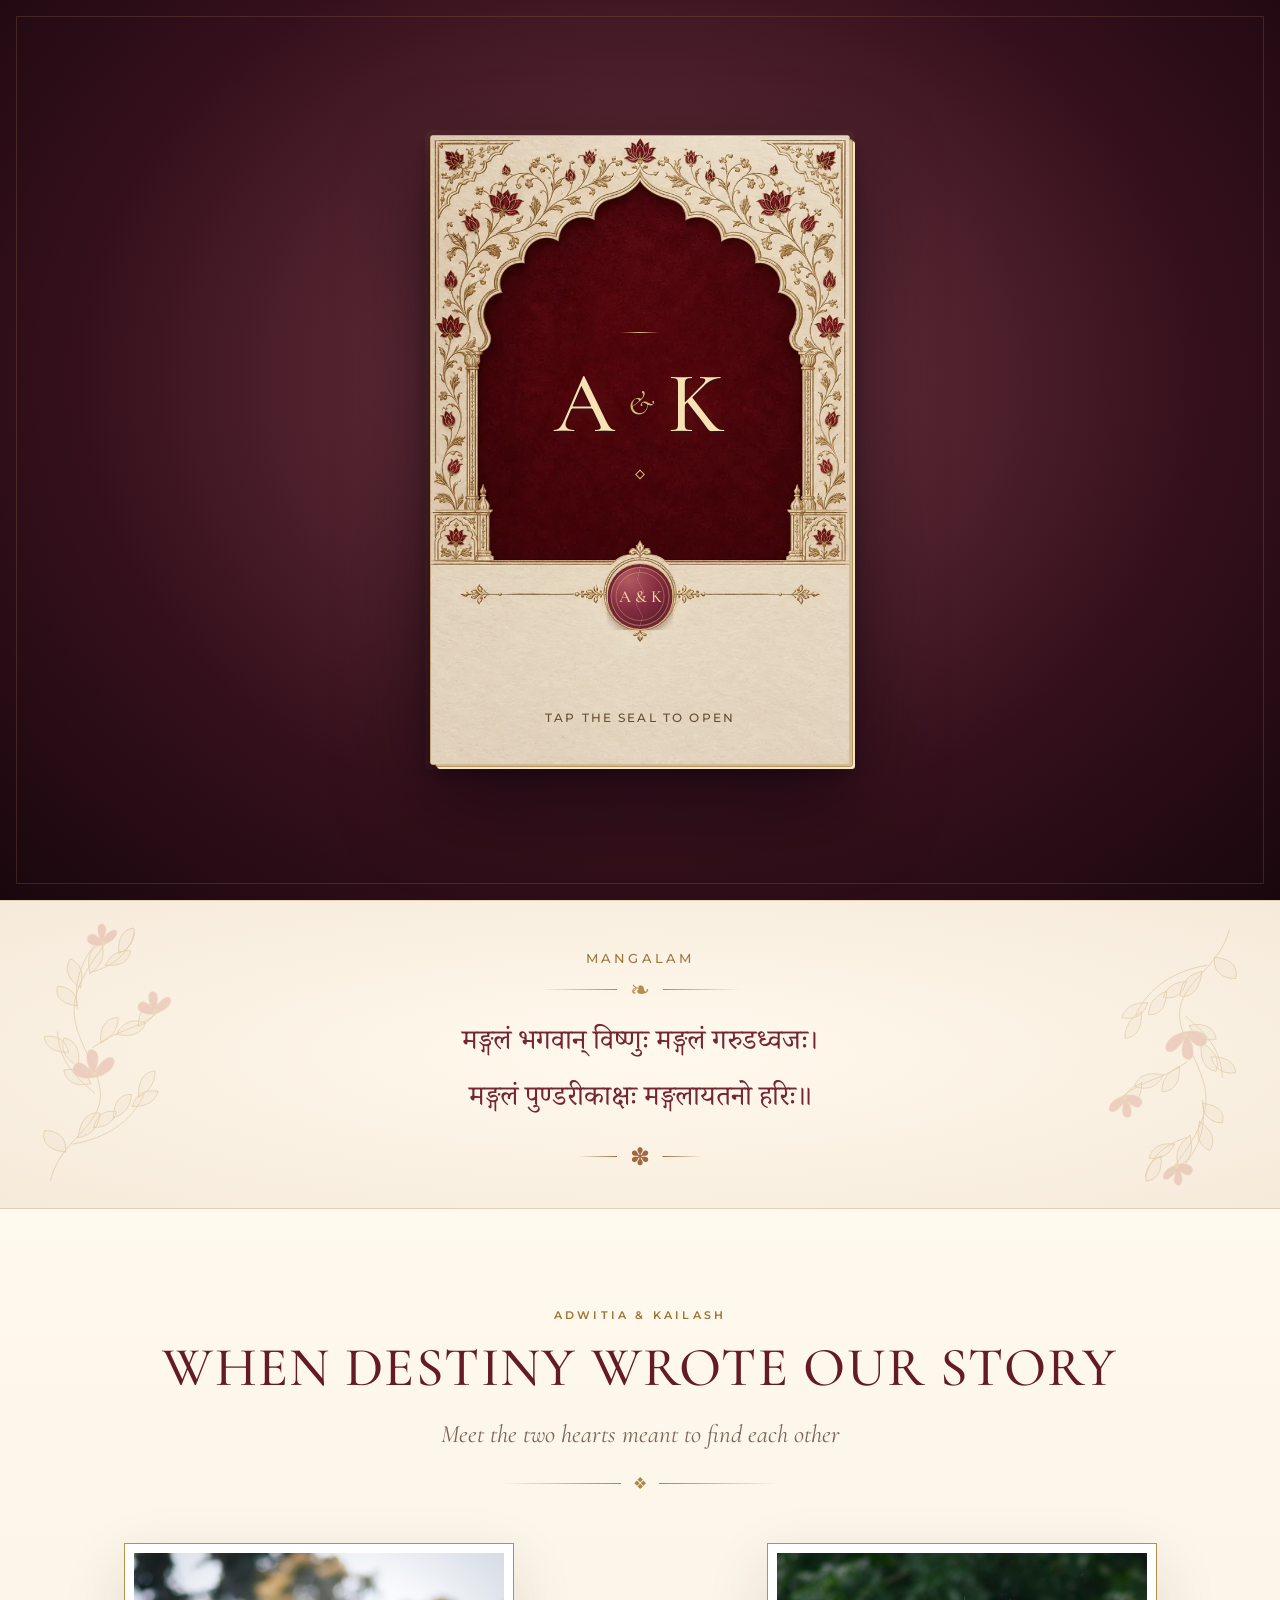
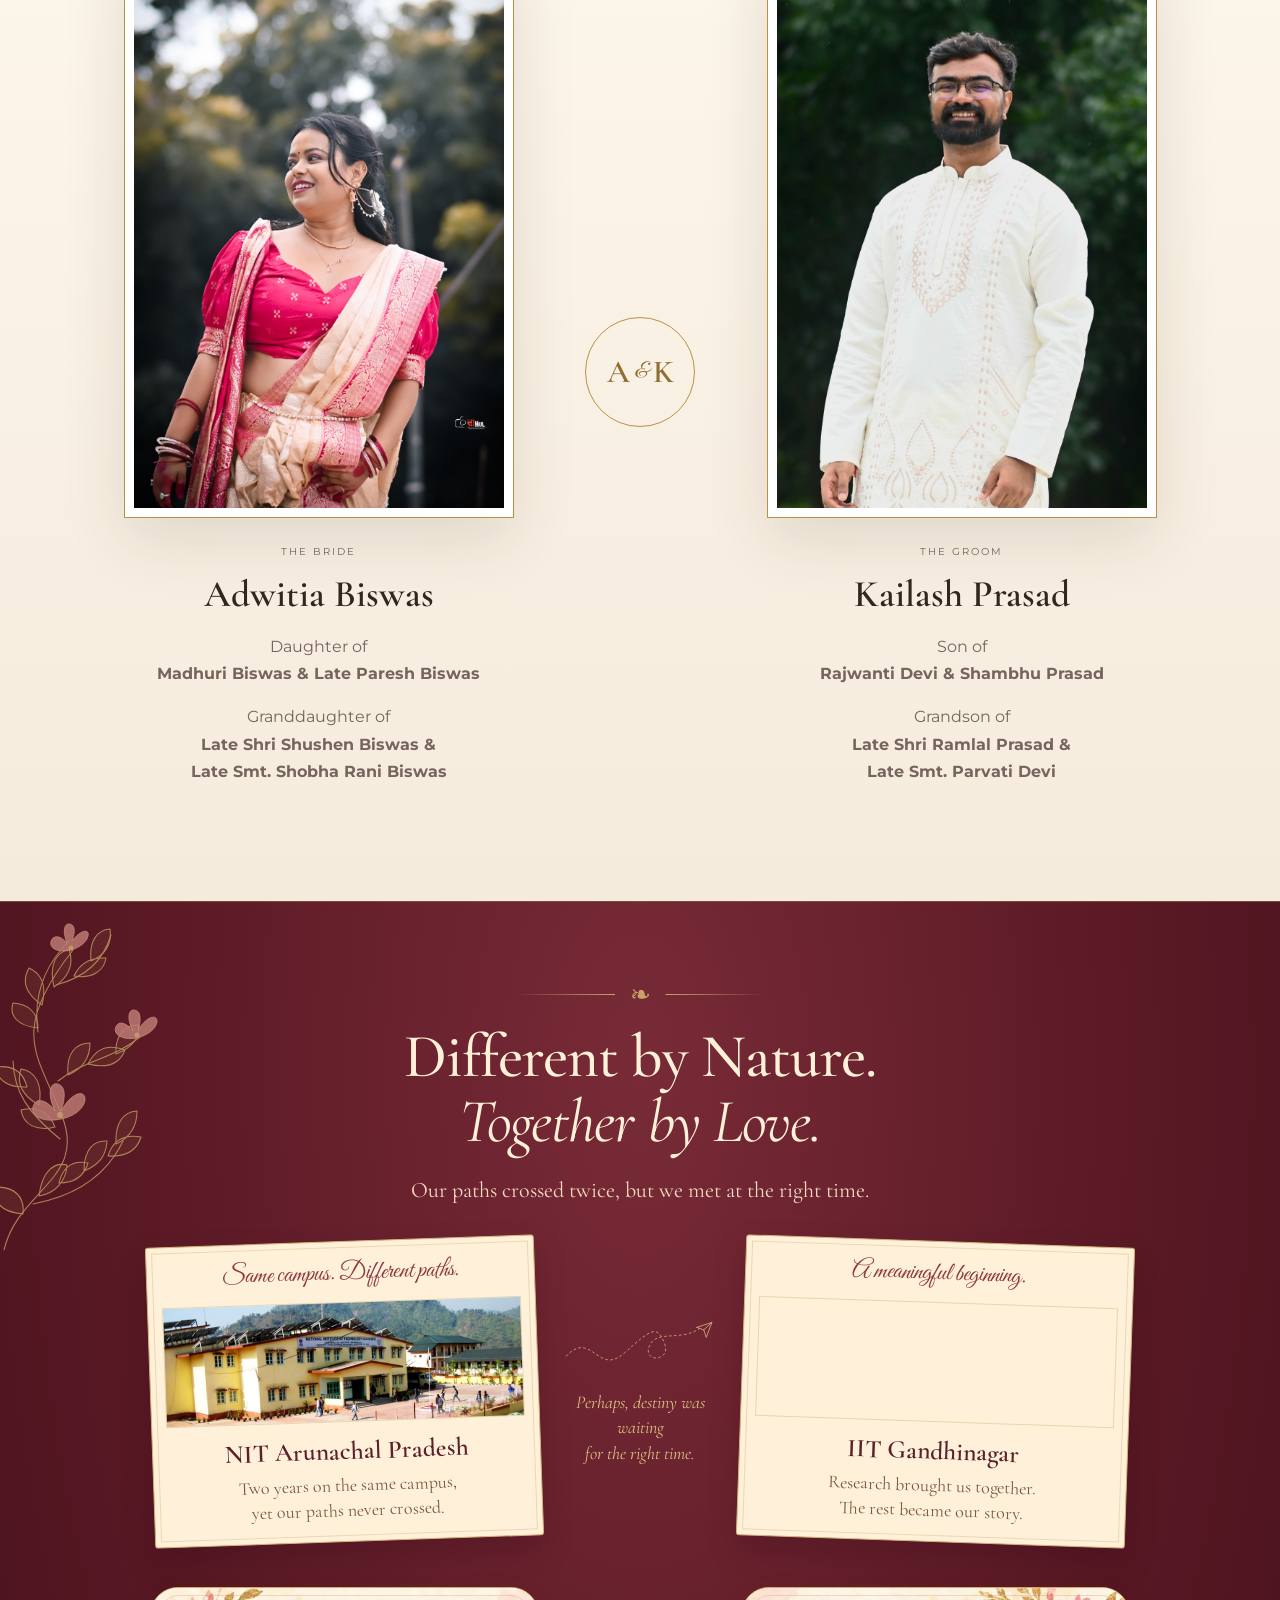
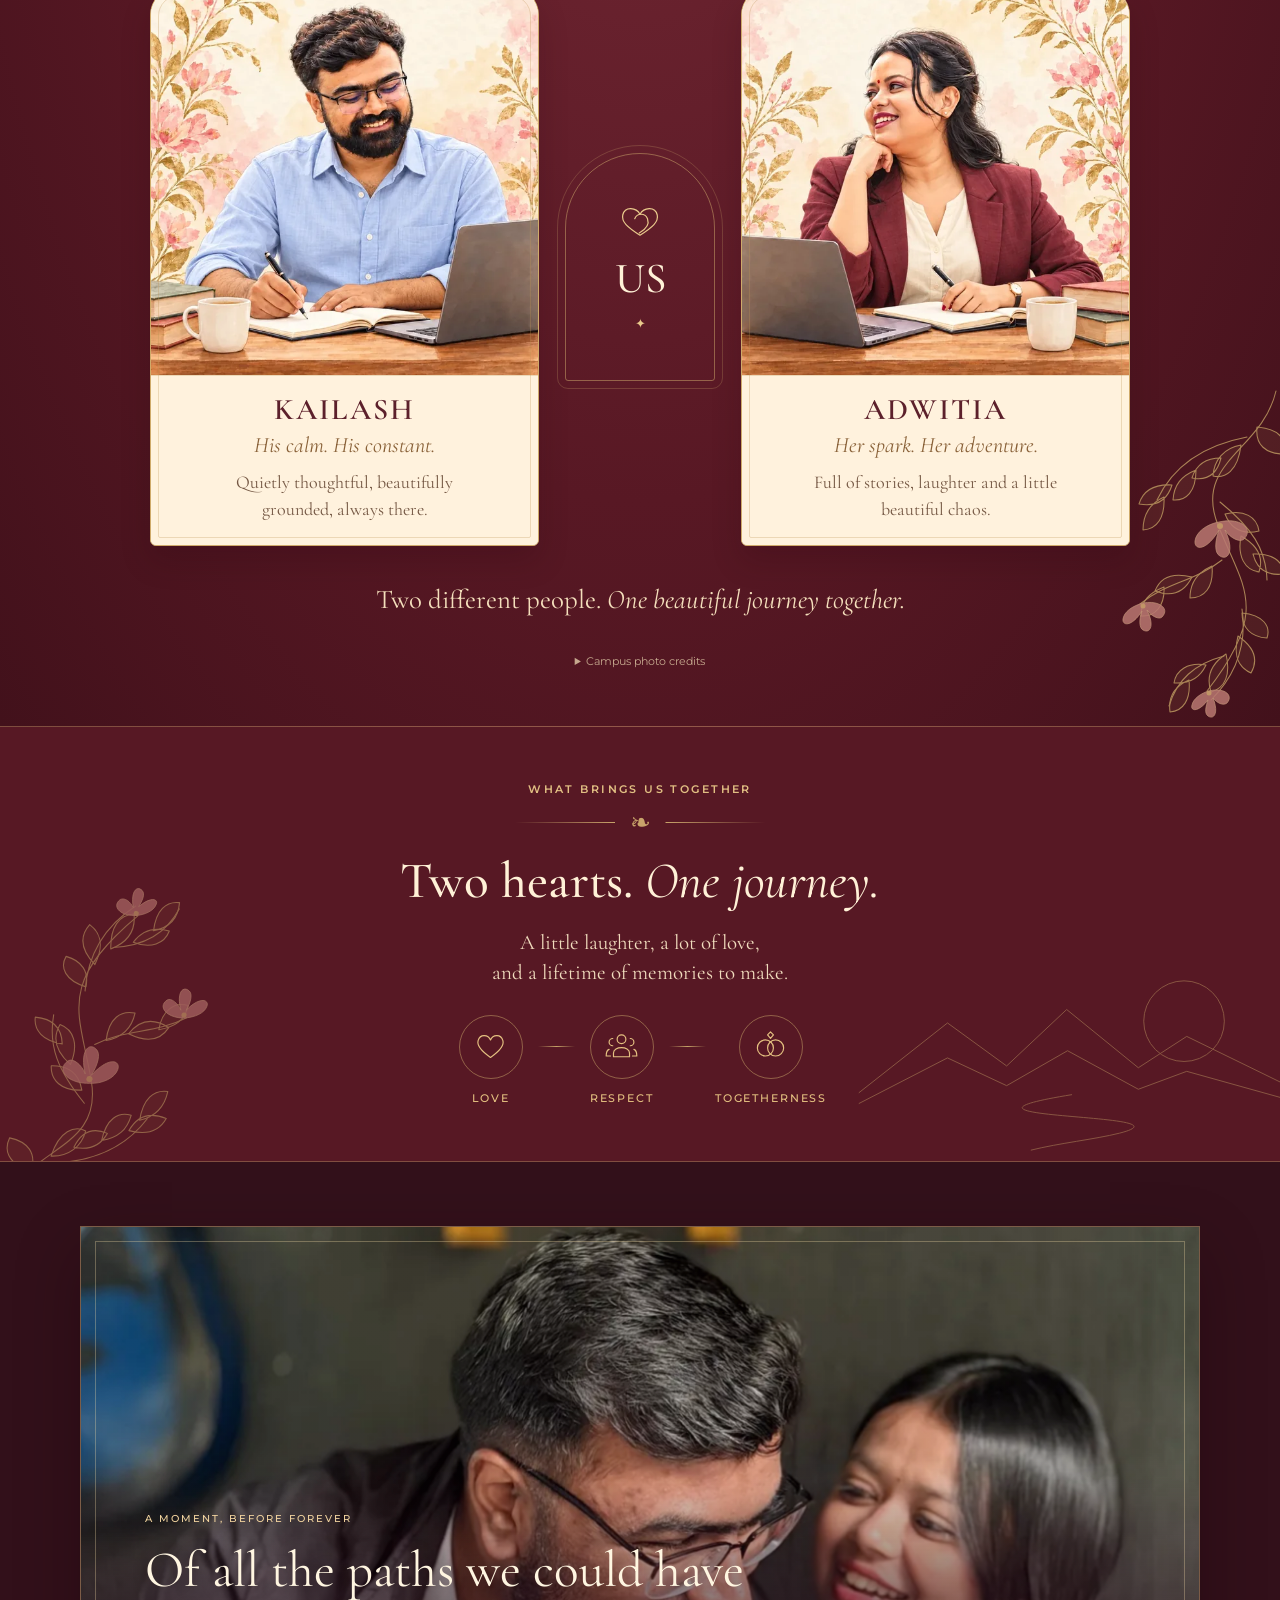
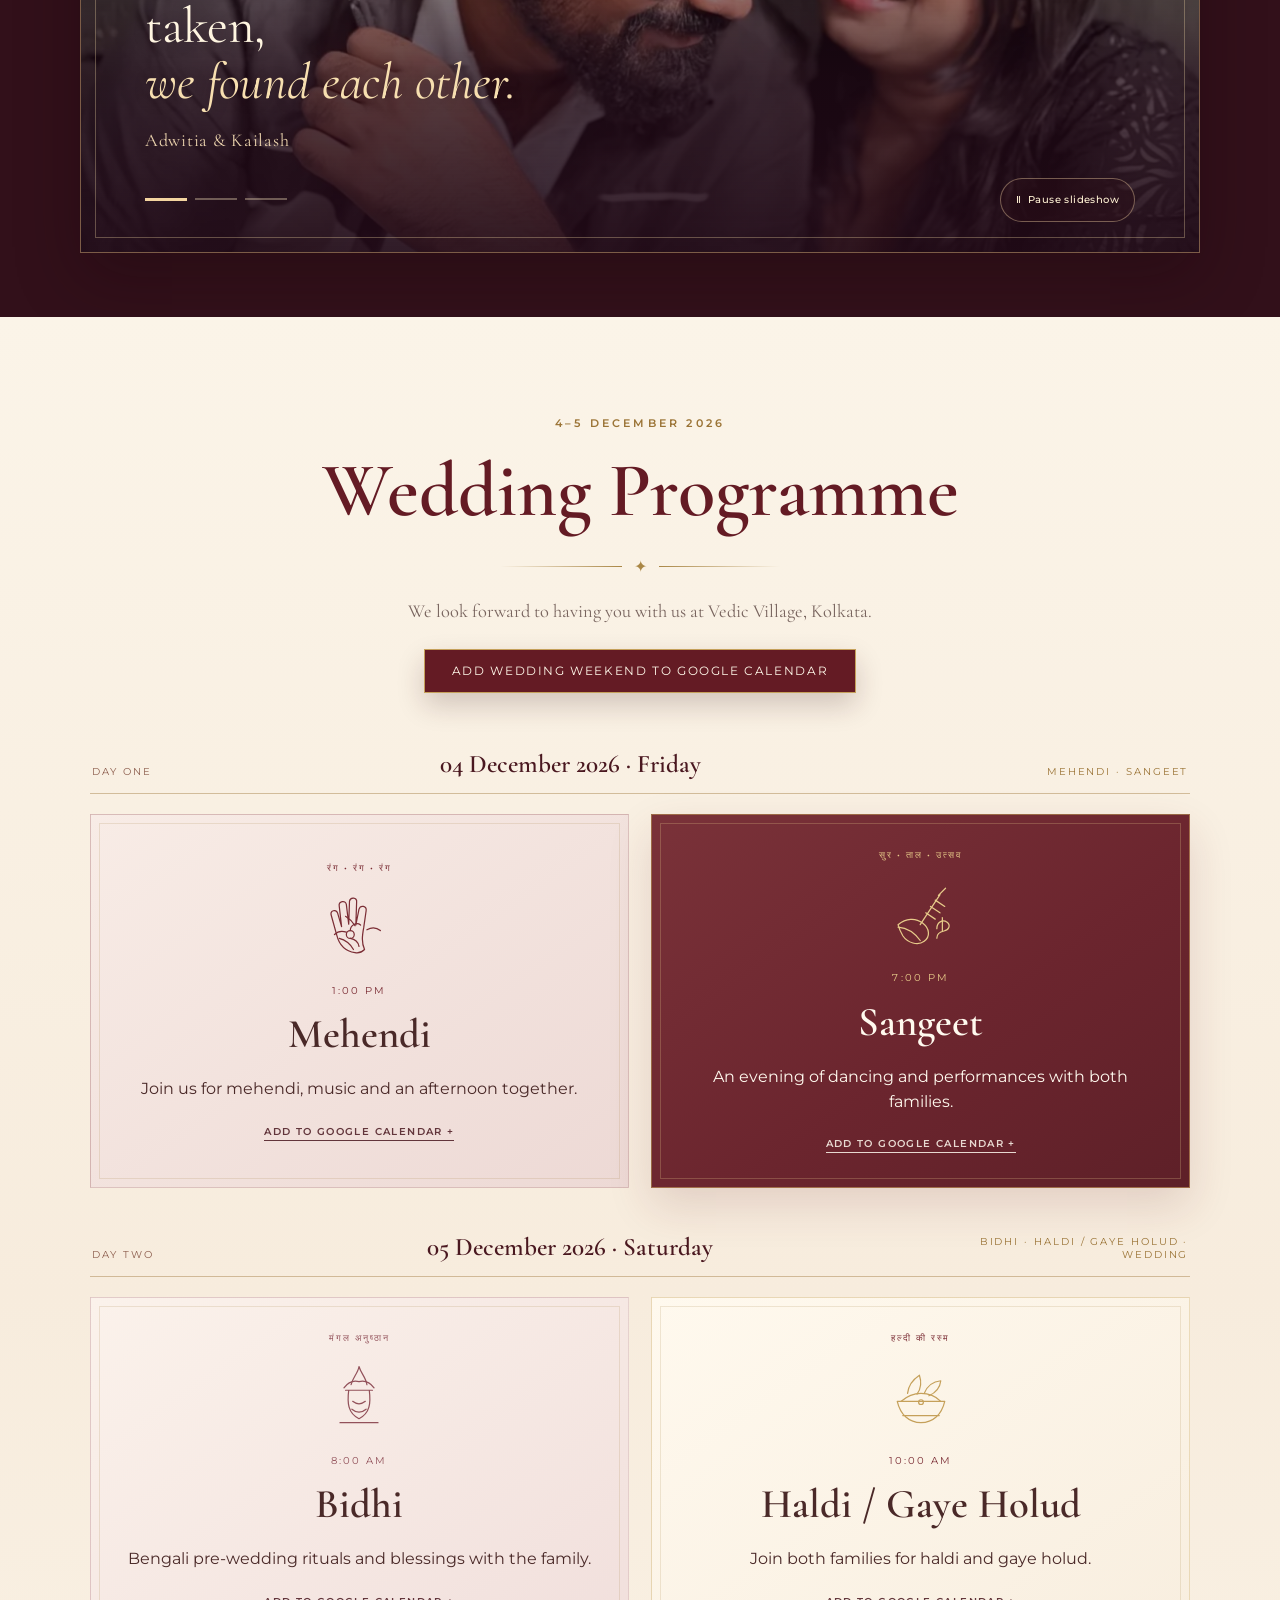
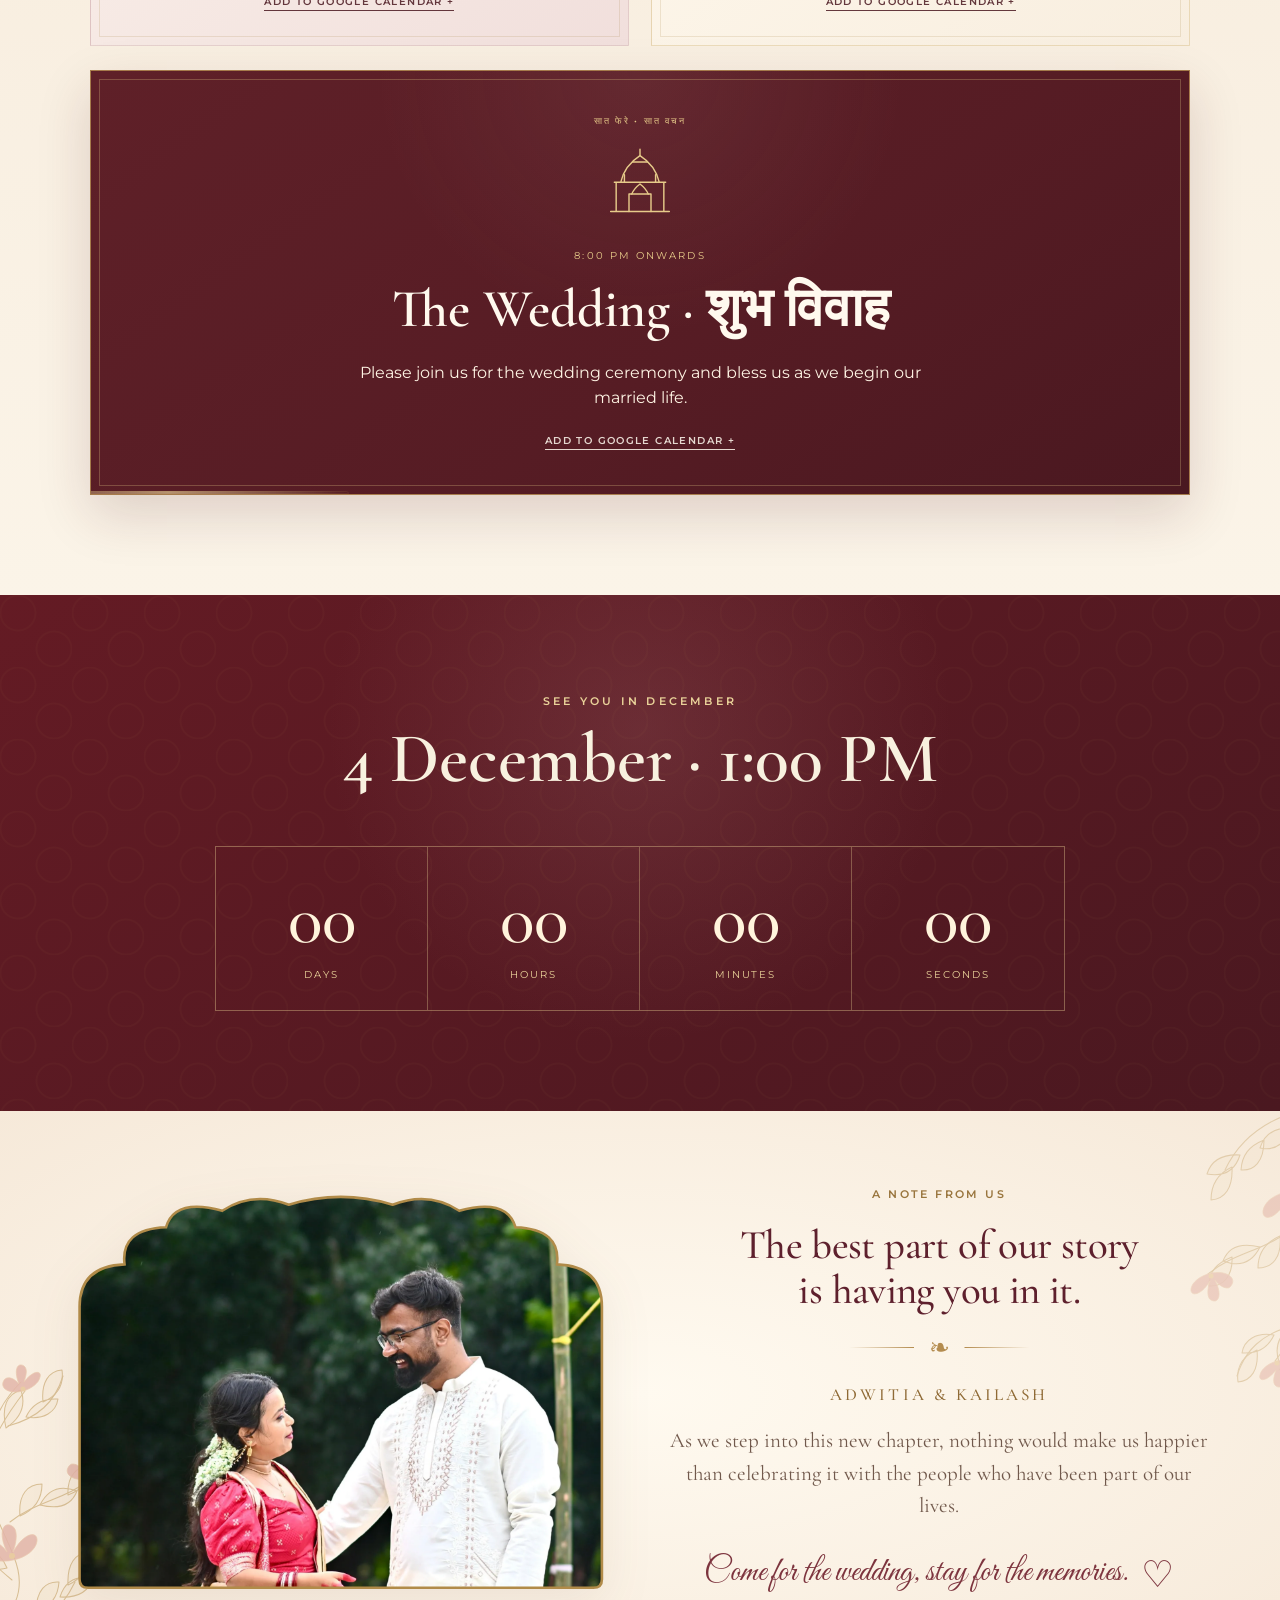
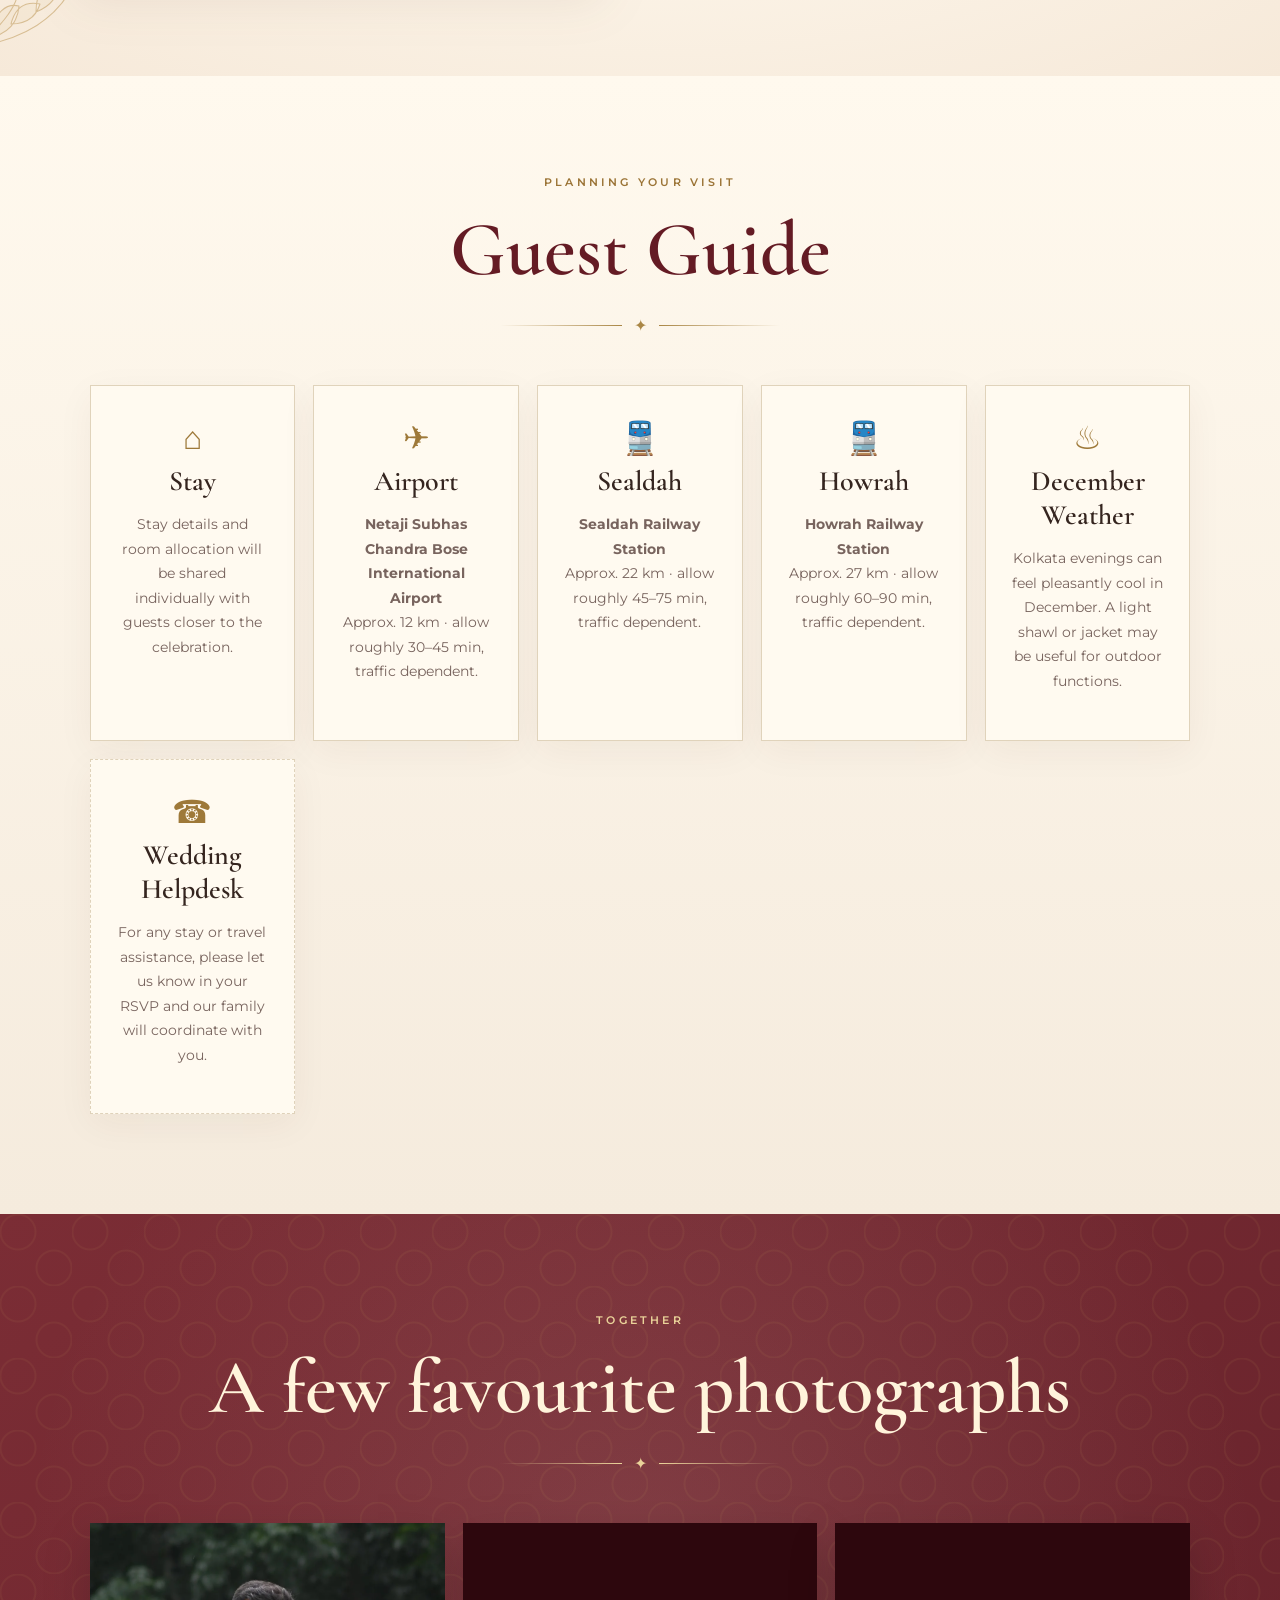
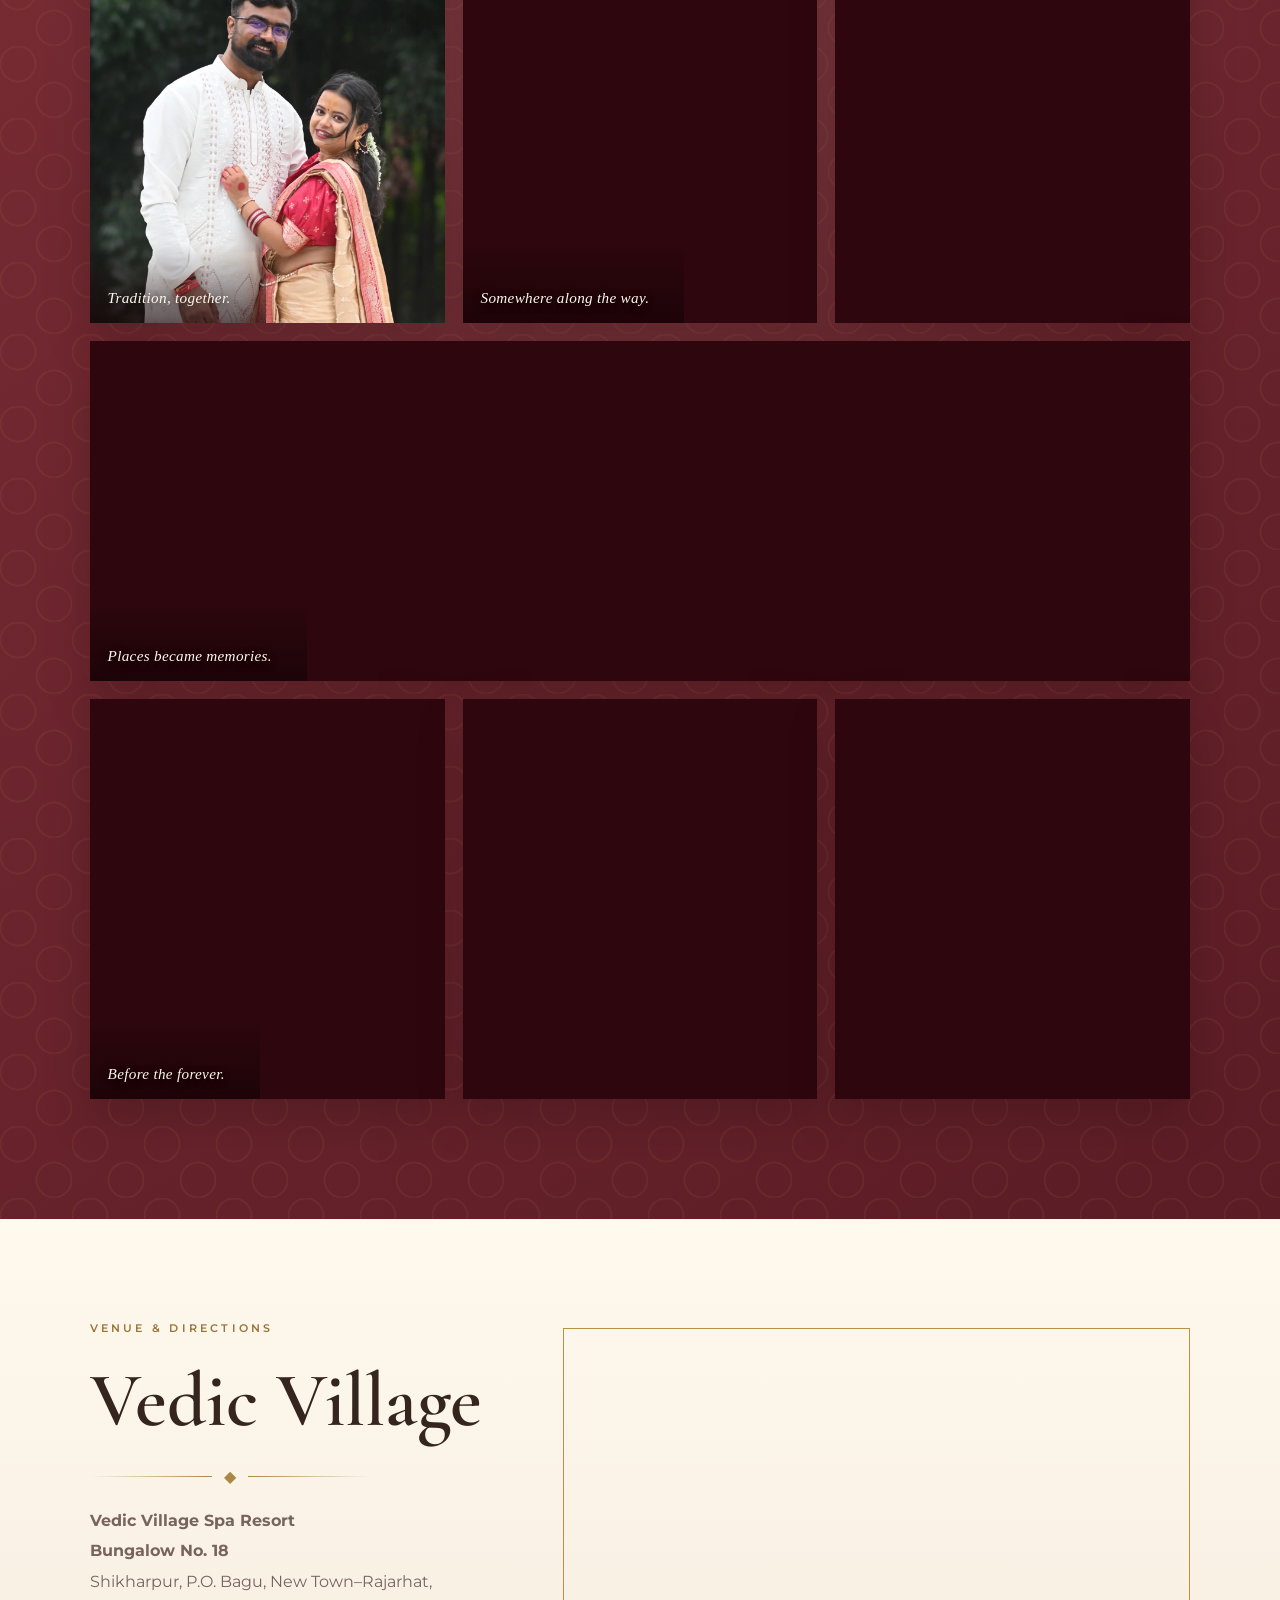
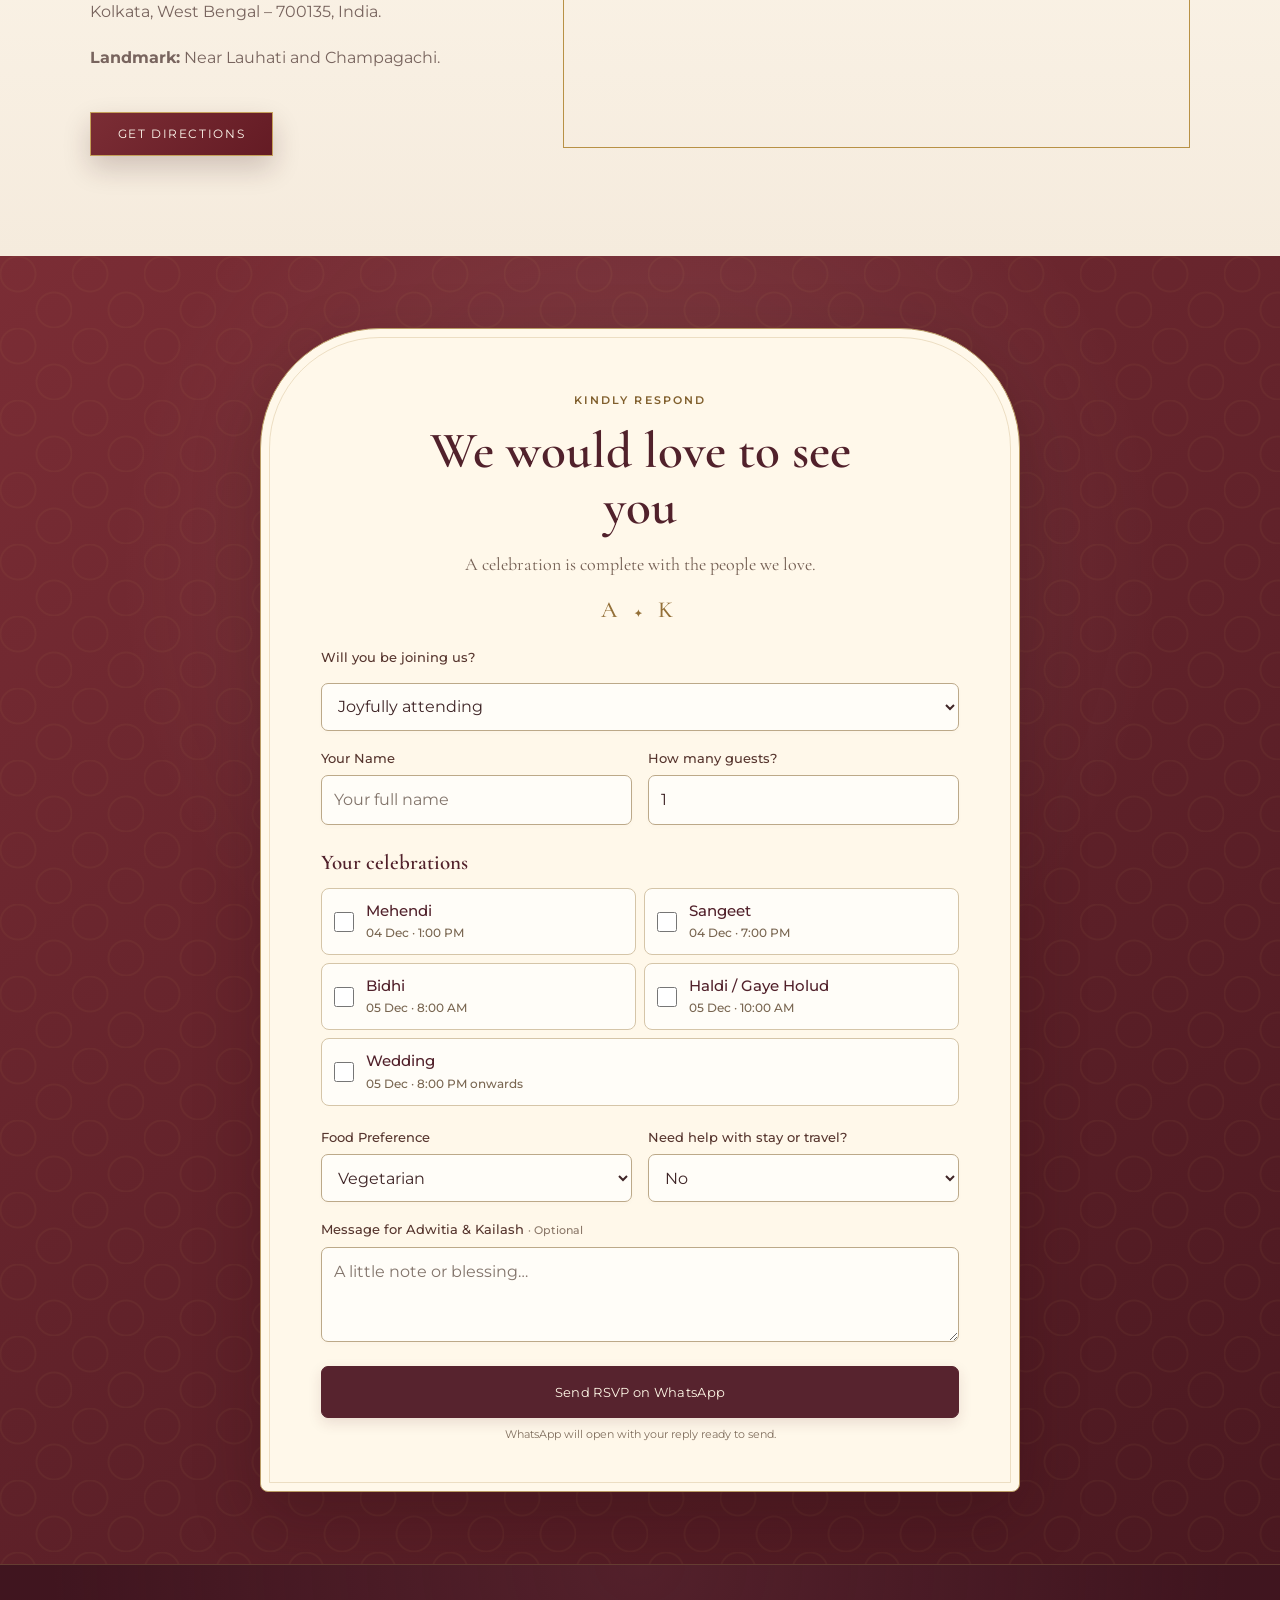
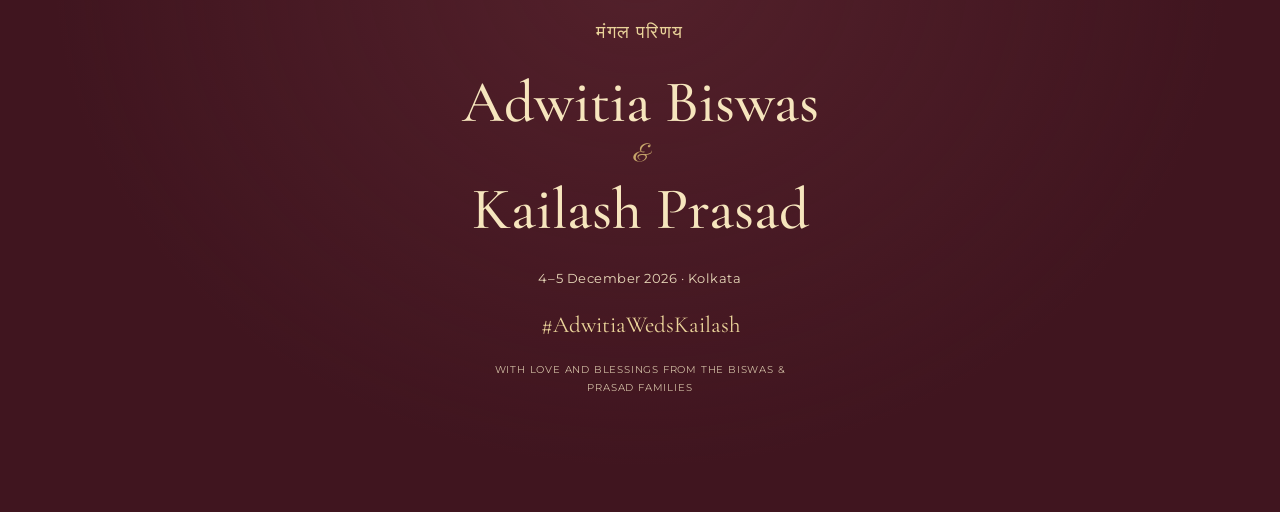
==== commit 9190434c: "Add wax-seal manuscript opening and cinematic photo interlude to both wedding invitations" ====
--- a/index.html
+++ b/index.html
@@ -8,7 +8,7 @@
 <meta content="A royal Bihar–Bengal wedding celebration at Vedic Village, Kolkata · 4–5 December 2026." name="description"/>
 <title>Our Wedding · 4–5 December 2026 · Vedic Village, Kolkata</title>
 <link href="styles.css?v=gallery7" rel="stylesheet"/>
-<meta content="website" property="og:type"/><meta content="Adwitia &amp; Kailash" property="og:title"/><meta content="4–5 December 2026 · Vedic Village, Kolkata" property="og:description"/><meta content="https://kailashprasad.com/wedding-invitation/" property="og:url"/><meta content="https://kailashprasad.com/wedding-invitation/assets/wedding-preview-royal-v4.jpg" property="og:image"/><meta content="Adwitia &amp; Kailash — 4–5 December 2026 — Vedic Village, Kolkata" property="og:image:alt"/><meta content="summary_large_image" name="twitter:card"/><meta content="Adwitia &amp; Kailash · 4–5 December 2026" name="twitter:title"/><meta content="From Champaran to Bengal, with love — Vedic Village, Kolkata." name="twitter:description"/><meta content="https://kailashprasad.com/wedding-invitation/assets/wedding-preview-royal-v4.jpg" name="twitter:image"/><link href="https://kailashprasad.com/wedding-invitation/" rel="canonical"/><link href="assets/favicon.svg" rel="icon" type="image/svg+xml"/><link fetchpriority="low" as="image" href="assets/fast/palace-desktop.webp" media="(min-width: 901px), (orientation: landscape)" rel="preload" type="image/webp"/><link fetchpriority="low" as="image" href="assets/fast/palace-mobile.webp" media="(max-width: 900px) and (orientation: portrait)" rel="preload" type="image/webp"/><meta content="https://kailashprasad.com/wedding-invitation/assets/wedding-preview-royal-v4.jpg" property="og:image:secure_url"/><meta content="image/jpeg" property="og:image:type"/><meta content="1080" property="og:image:width"/><meta content="1080" property="og:image:height"/><link rel="stylesheet" href="wow.css?v=palace-doors-slow2"/><link rel="preload" as="image" fetchpriority="high" href="assets/fast/cover.webp"/><link href="destiny.css?v=speed1" rel="stylesheet"/><link href="welcome.css?v=two-lines1" rel="stylesheet"/><noscript><style>body.locked{overflow:auto}.gate{display:none!important}body.locked .page-music-toggle{display:none!important}.reveal-on-scroll{opacity:1;transform:none}</style></noscript><link rel="preload" as="font" href="assets/fast/invitation-serif.woff2" type="font/woff2" crossorigin="anonymous"/></head>
+<meta content="website" property="og:type"/><meta content="Adwitia &amp; Kailash" property="og:title"/><meta content="4–5 December 2026 · Vedic Village, Kolkata" property="og:description"/><meta content="https://kailashprasad.com/wedding-invitation/" property="og:url"/><meta content="https://kailashprasad.com/wedding-invitation/assets/wedding-preview-royal-v4.jpg" property="og:image"/><meta content="Adwitia &amp; Kailash — 4–5 December 2026 — Vedic Village, Kolkata" property="og:image:alt"/><meta content="summary_large_image" name="twitter:card"/><meta content="Adwitia &amp; Kailash · 4–5 December 2026" name="twitter:title"/><meta content="From Champaran to Bengal, with love — Vedic Village, Kolkata." name="twitter:description"/><meta content="https://kailashprasad.com/wedding-invitation/assets/wedding-preview-royal-v4.jpg" name="twitter:image"/><link href="https://kailashprasad.com/wedding-invitation/" rel="canonical"/><link href="assets/favicon.svg" rel="icon" type="image/svg+xml"/><link fetchpriority="low" as="image" href="assets/fast/palace-desktop.webp" media="(min-width: 901px), (orientation: landscape)" rel="preload" type="image/webp"/><link fetchpriority="low" as="image" href="assets/fast/palace-mobile.webp" media="(max-width: 900px) and (orientation: portrait)" rel="preload" type="image/webp"/><meta content="https://kailashprasad.com/wedding-invitation/assets/wedding-preview-royal-v4.jpg" property="og:image:secure_url"/><meta content="image/jpeg" property="og:image:type"/><meta content="1080" property="og:image:width"/><meta content="1080" property="og:image:height"/><link rel="stylesheet" href="wow.css?v=palace-doors-slow2"/><link rel="preload" as="image" fetchpriority="high" href="assets/fast/cover.webp"/><link href="destiny.css?v=speed1" rel="stylesheet"/><link href="welcome.css?v=two-lines1" rel="stylesheet"/><noscript><style>body.locked{overflow:auto}.gate{display:none!important}body.locked .page-music-toggle{display:none!important}.reveal-on-scroll{opacity:1;transform:none}</style></noscript><link rel="preload" as="font" href="assets/fast/invitation-serif.woff2" type="font/woff2" crossorigin="anonymous"/><link rel="stylesheet" href="cinematic.css?v=cinematic1"/></head>
 <body class="locked cover-closed"><a class="skip-link" href="#page">Skip to invitation</a><div aria-hidden="true" id="petals"></div>
 <button aria-label="Play background music" class="page-music-toggle" id="pageMusicToggle" type="button">♪ Play Music</button><audio id="bgMusic" loop="" preload="none" playsinline="">
 <source src="assets/fast/music.mp3" type="audio/mpeg"/>
@@ -110,6 +110,18 @@
 </ul>
 </div>
 </section>
+<section class="memory-interlude" id="memory-interlude" aria-labelledby="memory-title" aria-roledescription="slideshow">
+<div class="memory-stage">
+<div class="memory-slides">
+<figure class="memory-slide memory-slide-cafe is-active" aria-hidden="false"><img src="assets/gallery/cafe-moment-v1.webp" alt="Adwitia and Kailash sharing a smile in a cosy cafe" width="1200" height="1600" loading="lazy" decoding="async"/></figure>
+<figure class="memory-slide memory-slide-river" aria-hidden="true"><img src="assets/gallery/riverside-trip-v1.webp" alt="Adwitia and Kailash together beside the river" width="1600" height="1066" loading="lazy" decoding="async"/></figure>
+<figure class="memory-slide memory-slide-sunshine" aria-hidden="true"><img src="assets/gallery/sunshine-together-v1.webp" alt="Adwitia and Kailash together in yellow traditional attire" width="1200" height="1600" loading="lazy" decoding="async"/></figure>
+</div>
+<div class="memory-frame" aria-hidden="true"></div>
+<div class="memory-copy"><p class="memory-kicker">A moment, before forever</p><h2 id="memory-title">Of all the paths we could have taken,<em>we found each other.</em></h2><p class="memory-names">Adwitia &amp; Kailash</p></div>
+<div class="memory-controls" hidden><div class="memory-pickers" role="group" aria-label="Choose a photograph"><button class="memory-dot" type="button" aria-label="Show cafe photograph" aria-pressed="true"></button><button class="memory-dot" type="button" aria-label="Show riverside photograph" aria-pressed="false"></button><button class="memory-dot" type="button" aria-label="Show yellow-attire photograph" aria-pressed="false"></button></div><button class="memory-toggle" type="button" aria-pressed="true">Pause slideshow</button></div>
+</div>
+</section>
 <section class="events section ivory" id="events">
 <div class="section-heading reveal-on-scroll">
 <p class="eyebrow dark">4–5 December 2026</p>
@@ -206,7 +218,7 @@
 <footer><div class="heritage-mark" lang="hi"><span>मंगल परिणय</span></div><h2 class="footer-names"><span>Adwitia Biswas</span><em>&amp;</em><span>Kailash Prasad</span></h2><p class="footer-date">4–5 December 2026 · Kolkata</p><p class="hashtag">#AdwitiaWedsKailash</p><p class="footer-small">With love and blessings from the Biswas &amp; Prasad families</p></footer>
 </main>
 <dialog id="lightbox"><button aria-label="Close image" id="closeLightbox">×</button><button aria-label="Previous image" id="prevLightbox">‹</button><button aria-label="Next image" id="nextLightbox">›</button><img alt="" id="lightboxImage"/></dialog>
-<script defer src="script.js?v=google-calendar4"></script>
+<script defer src="script.js?v=cinematic1"></script>
 </body>
 </html>
 
@@ -214,3 +226,4 @@
 
 
 
+
--- a/cinematic.css
+++ b/cinematic.css
@@ -0,0 +1,87 @@
+/* A sealed manuscript, opened in a single gesture. No video or new imagery. */
+.invitation-cover{background:none;overflow:hidden;isolation:isolate}
+.invitation-cover::after{background:radial-gradient(ellipse at 50% 42%,#743a46,#35101c 62%,#19070d);transition:opacity .9s ease 3.6s}
+.invitation-cover::before{transition:opacity .9s ease 3.5s}
+.invitation-envelope{perspective:1600px;transform-style:preserve-3d;background:#f5e9cd;transition:transform 1.8s ease 1s,opacity .65s ease 3.75s,box-shadow 1.8s ease}
+.invitation-envelope::before{transition:opacity .6s ease 3.5s}
+.invitation-card-face{background:none;box-shadow:none;transform:none!important;filter:none!important;opacity:1!important;backface-visibility:visible;pointer-events:none}
+.cover-scroll{position:absolute;left:0;right:0;height:50%;z-index:1;display:block;background-image:url('assets/fast/cover.webp');background-size:100% 200%;background-repeat:no-repeat;backface-visibility:hidden;transform-style:preserve-3d;transition:transform 2s cubic-bezier(.35,.05,.15,1) .95s,opacity .9s ease 1.9s}
+.cover-scroll-top{top:0;background-position:center top;transform-origin:center top}
+.cover-scroll-bottom{bottom:0;background-position:center bottom;transform-origin:center bottom}
+.cover-scroll::after{content:"";position:absolute;left:0;right:0;height:5px;background:linear-gradient(#ad8b53,#fff1d0,#c4a66c);opacity:0;transition:opacity .5s ease .85s}
+.cover-scroll-top::after{bottom:0}.cover-scroll-bottom::after{top:0}
+.cover-monogram,.cover-tap{transition:opacity .5s ease .45s,transform .6s ease .45s}
+.cover-seal{background:none;border:0;box-shadow:none;transition:none;overflow:visible}
+.cover-seal::before,.cover-seal::after{display:none}
+.seal-half{position:absolute;inset:0;display:grid;place-items:center;border-radius:50%;border:1px solid #e2b775;background:radial-gradient(circle at 32% 24%,#b35b62,#842d40 45%,#571a2a 85%);box-shadow:inset 0 0 0 3px #712438,inset 0 0 0 4px #e8bc7877,0 5px 9px #35131c50;transition:transform .95s cubic-bezier(.2,.7,.2,1) .7s,opacity .85s ease .9s}
+.seal-half::before{content:"";position:absolute;inset:8px;border:1px solid #e0b67966;border-radius:50%}
+.seal-half-left{clip-path:polygon(0 0,52% 0,46% 25%,56% 43%,44% 61%,54% 80%,48% 100%,0 100%)}
+.seal-half-right{clip-path:polygon(52% 0,100% 0,100% 100%,48% 100%,54% 80%,44% 61%,56% 43%,46% 25%)}
+.seal-crack{position:absolute;inset:0;z-index:2;width:100%;height:100%;overflow:visible;pointer-events:none}
+.seal-crack path{fill:none;stroke:#ffe0a3;stroke-width:1.1;stroke-linejoin:round;stroke-dasharray:1;stroke-dashoffset:1}
+.manuscript-page{position:absolute;inset:0;z-index:1;display:flex;flex-direction:column;justify-content:center;align-items:center;padding:11% 7%;background:radial-gradient(ellipse at 50% 35%,#fff8e8,#efdfba);color:#641b2b;text-align:center;box-shadow:inset 0 0 0 8px #e9d7b3,inset 0 0 0 9px #b08b4d99}
+.manuscript-page::before,.manuscript-page::after{content:"❧";position:absolute;left:0;right:0;font:32px Georgia,serif;color:#aa8548}
+.manuscript-page::before{top:10%}.manuscript-page::after{bottom:9%;transform:rotate(180deg)}
+.manuscript-kicker{font:500 clamp(8px,1.8vw,10px)/1.6 Montserrat,sans-serif;letter-spacing:.16em;text-transform:uppercase;color:#96733b;margin-bottom:16px;opacity:0}
+.manuscript-names{display:flex;flex-direction:column;align-items:center;gap:5px;font:500 clamp(23px,6.2vw,37px)/1.15 'Cormorant Garamond',Georgia,serif;opacity:0}
+.manuscript-names>span{white-space:nowrap}.manuscript-names i{font:italic 400 .6em/1 Georgia,serif;color:#a78040}
+.manuscript-date{font:500 clamp(8px,2vw,11px)/1.6 Montserrat,sans-serif;letter-spacing:.1em;color:#92703a;margin-top:24px;opacity:0}
+.cover-skip{position:absolute;left:50%;bottom:max(15px,env(safe-area-inset-bottom));transform:translateX(-50%);padding:12px 18px;border:0;background:transparent;color:#f4dfb7;font:500 10px/1.4 Montserrat,sans-serif;letter-spacing:.12em;text-transform:uppercase;text-decoration:underline;text-underline-offset:4px;cursor:pointer;z-index:30}
+.cover-skip[hidden]{display:none}.cover-skip:focus-visible{outline:2px solid #f0d494;outline-offset:2px}
+.cover-light{inset:-25%;z-index:2;transform:scale(.2);background:radial-gradient(ellipse,#fff6d8a6,#e2b36330 40%,transparent 67%);pointer-events:none}
+.invitation-cover.is-opening{pointer-events:auto}
+.invitation-cover.is-opening .invitation-envelope{transform:scale(1.035);box-shadow:0 20px 90px #efc77930;pointer-events:none;opacity:0}
+.invitation-cover.is-opening .invitation-card-face{transform:none;filter:none;opacity:1}
+.invitation-cover.is-opening .cover-monogram{opacity:0;transform:translateY(-4px)}
+.invitation-cover.is-opening .cover-tap{opacity:0}
+.invitation-cover.is-opening .cover-seal{opacity:1;transform:translateX(-50%);box-shadow:none}
+.invitation-cover.is-opening .seal-crack path{animation:waxCrack .5s ease .18s both}
+.invitation-cover.is-opening .seal-crack{animation:waxCrackFade .5s ease .8s both}
+.invitation-cover.is-opening .seal-half-left{transform:translate(-34%,-20%) rotate(-18deg);opacity:0}
+.invitation-cover.is-opening .seal-half-right{transform:translate(38%,24%) rotate(16deg);opacity:0}
+.invitation-cover.is-opening .cover-scroll-top{transform:translateY(-10%) rotateX(88deg);opacity:0}
+.invitation-cover.is-opening .cover-scroll-bottom{transform:translateY(10%) rotateX(-88deg);opacity:0}
+.invitation-cover.is-opening .cover-scroll::after{opacity:1}
+.invitation-cover.is-opening .cover-light{animation:manuscriptLight 2.6s ease .4s both}
+.invitation-cover.is-opening .manuscript-kicker{animation:manuscriptInk .8s ease 1.6s both}
+.invitation-cover.is-opening .manuscript-names{animation:manuscriptInk 1s ease 2.05s both}
+.invitation-cover.is-opening .manuscript-date{animation:manuscriptInk .8s ease 2.6s both}
+.invitation-cover.is-opening::after,.invitation-cover.is-opening::before,.invitation-cover.is-opening .invitation-envelope::before{opacity:0}
+#invitationGate.is-unsealing.opened{transform:none;transition:opacity .45s ease;opacity:0}
+#invitationGate.is-unsealing ~ #page .welcome-content{animation:none}
+#invitationGate.is-unsealing.opened ~ #page .welcome-names{animation:manuscriptInk 1.2s ease .1s both}
+.cover-specks,.seal-shimmer{display:none!important}
+@keyframes waxCrack{to{stroke-dashoffset:0}}
+@keyframes waxCrackFade{to{opacity:0}}
+@keyframes manuscriptInk{from{opacity:0;transform:translateY(10px)}to{opacity:1;transform:translateY(0)}}
+@keyframes manuscriptLight{0%{opacity:0;transform:scale(.2)}35%{opacity:.85}80%{opacity:.25}100%{opacity:0;transform:scale(1.7)}}
+@media(max-height:550px){.manuscript-kicker{font-size:7px;margin-bottom:8px}.manuscript-names{font-size:20px}.manuscript-date{font-size:7px;margin-top:12px}.manuscript-page::before,.manuscript-page::after{font-size:22px}.cover-skip{bottom:0;font-size:9px}}
+
+/* A slow, photographic pause between the story and the programme. */
+.memory-interlude{position:relative;background:#32101a;padding:clamp(32px,5vw,72px) clamp(14px,4vw,56px);color:#fff5df;isolation:isolate}
+.memory-stage{position:relative;width:min(1120px,100%);height:clamp(520px,49vw,650px);margin:auto;overflow:hidden;background:#3e1e27;border:1px solid #d9b87966;box-shadow:0 24px 60px #19060b55;isolation:isolate}
+.memory-slide{position:absolute;inset:0;margin:0;opacity:0;transition:opacity 1.5s ease;z-index:0;overflow:hidden;pointer-events:none}
+.memory-slide.is-active{opacity:1;z-index:1}
+.memory-slide img{width:100%;height:100%;object-fit:cover;object-position:center 60%;display:block;transform:scale(1.035)}
+.memory-slide-river img{object-position:center 63%}
+.memory-slide-sunshine img{object-position:center 57%}
+.memory-slide.is-active img{animation:memoryDrift 8s linear both;animation-play-state:paused}
+.memory-interlude.is-playing .memory-slide.is-active img{animation-play-state:running}
+.memory-stage::after{content:"";position:absolute;inset:0;z-index:2;pointer-events:none;background:linear-gradient(180deg,#1c07131a 20%,#210a1722 40%,#210a17bf 72%,#210a17ed)}
+.memory-frame{position:absolute;inset:14px;z-index:3;border:1px solid #f7dfaa50;pointer-events:none}
+.memory-copy{position:absolute;z-index:4;left:clamp(24px,5vw,64px);right:clamp(24px,5vw,64px);bottom:100px;text-align:left;pointer-events:none}
+.memory-copy .memory-kicker{font:500 10px/1.5 Montserrat,sans-serif;letter-spacing:.2em;text-transform:uppercase;color:#f3d5a0;margin:0 0 16px}
+.memory-copy h2{font:400 clamp(32px,4vw,54px)/1.1 'Cormorant Garamond',Georgia,serif;color:#fff6e1;max-width:730px;margin:0;text-shadow:0 2px 15px #17081255}
+.memory-copy h2 em{display:block;font-weight:400;color:#f7dfb0}
+.memory-names{font:400 18px/1.3 'Cormorant Garamond',Georgia,serif;letter-spacing:.04em;margin:18px 0 0;color:#ecd4ae}
+.memory-controls{position:absolute;z-index:5;left:clamp(24px,5vw,64px);right:clamp(24px,5vw,64px);bottom:30px;display:flex;align-items:center;justify-content:space-between;gap:15px}
+.memory-controls[hidden]{display:none}.memory-pickers{display:flex;gap:8px}
+.memory-dot{position:relative;width:42px;height:44px;padding:0;border:0;background:transparent;color:#f5dcac;cursor:pointer}
+.memory-dot::before{content:"";position:absolute;left:0;right:0;top:20px;height:2px;background:#f4dfb95e}
+.memory-dot[aria-pressed="true"]::before{height:3px;background:#f3d5a0}
+.memory-toggle{border:1px solid #edcda16b;background:#32101a55;color:#fff2d4;border-radius:30px;padding:11px 15px;min-height:44px;font:500 10px/1.4 Montserrat,sans-serif;letter-spacing:.04em;cursor:pointer}
+.memory-toggle[hidden]{display:none}.memory-toggle::before{content:"Ⅱ";margin-right:7px}.memory-toggle[aria-pressed="false"]::before{content:"▷"}
+.memory-controls button:focus-visible{outline:2px solid #ffe7ad;outline-offset:4px}
+@keyframes memoryDrift{from{transform:scale(1)}to{transform:scale(1.055)}}
+@media(max-width:700px){.memory-interlude{padding:22px 14px}.memory-stage{height:min(740px,85svh);min-height:540px}.memory-copy{left:24px;right:24px;bottom:106px}.memory-copy h2{font-size:clamp(31px,8.4vw,42px);line-height:1.13}.memory-copy .memory-kicker{font-size:9px;margin-bottom:12px}.memory-names{font-size:17px;margin-top:16px}.memory-frame{inset:10px}.memory-controls{left:24px;right:24px;bottom:27px}.memory-dot{width:34px}.memory-toggle{font-size:9px;padding:10px 12px}.memory-slide img{object-position:center 53%}.memory-slide-river img{object-position:49% center}.memory-slide-sunshine img{object-position:center 50%}}
+@media(prefers-reduced-motion:reduce){.cover-scroll,.seal-half,.cover-monogram,.cover-tap,.invitation-envelope,.invitation-cover::before,.invitation-cover::after{transition:none!important}.invitation-cover.is-opening .cover-scroll{transform:none;opacity:0}.invitation-cover.is-opening .manuscript-page>*{animation:none;opacity:1}.cover-light,.seal-crack{display:none!important}#invitationGate.is-unsealing.opened ~ #page .welcome-names{animation:none}.memory-slide{transition:none}.memory-interlude .memory-slide img{animation:none!important;transform:none}}
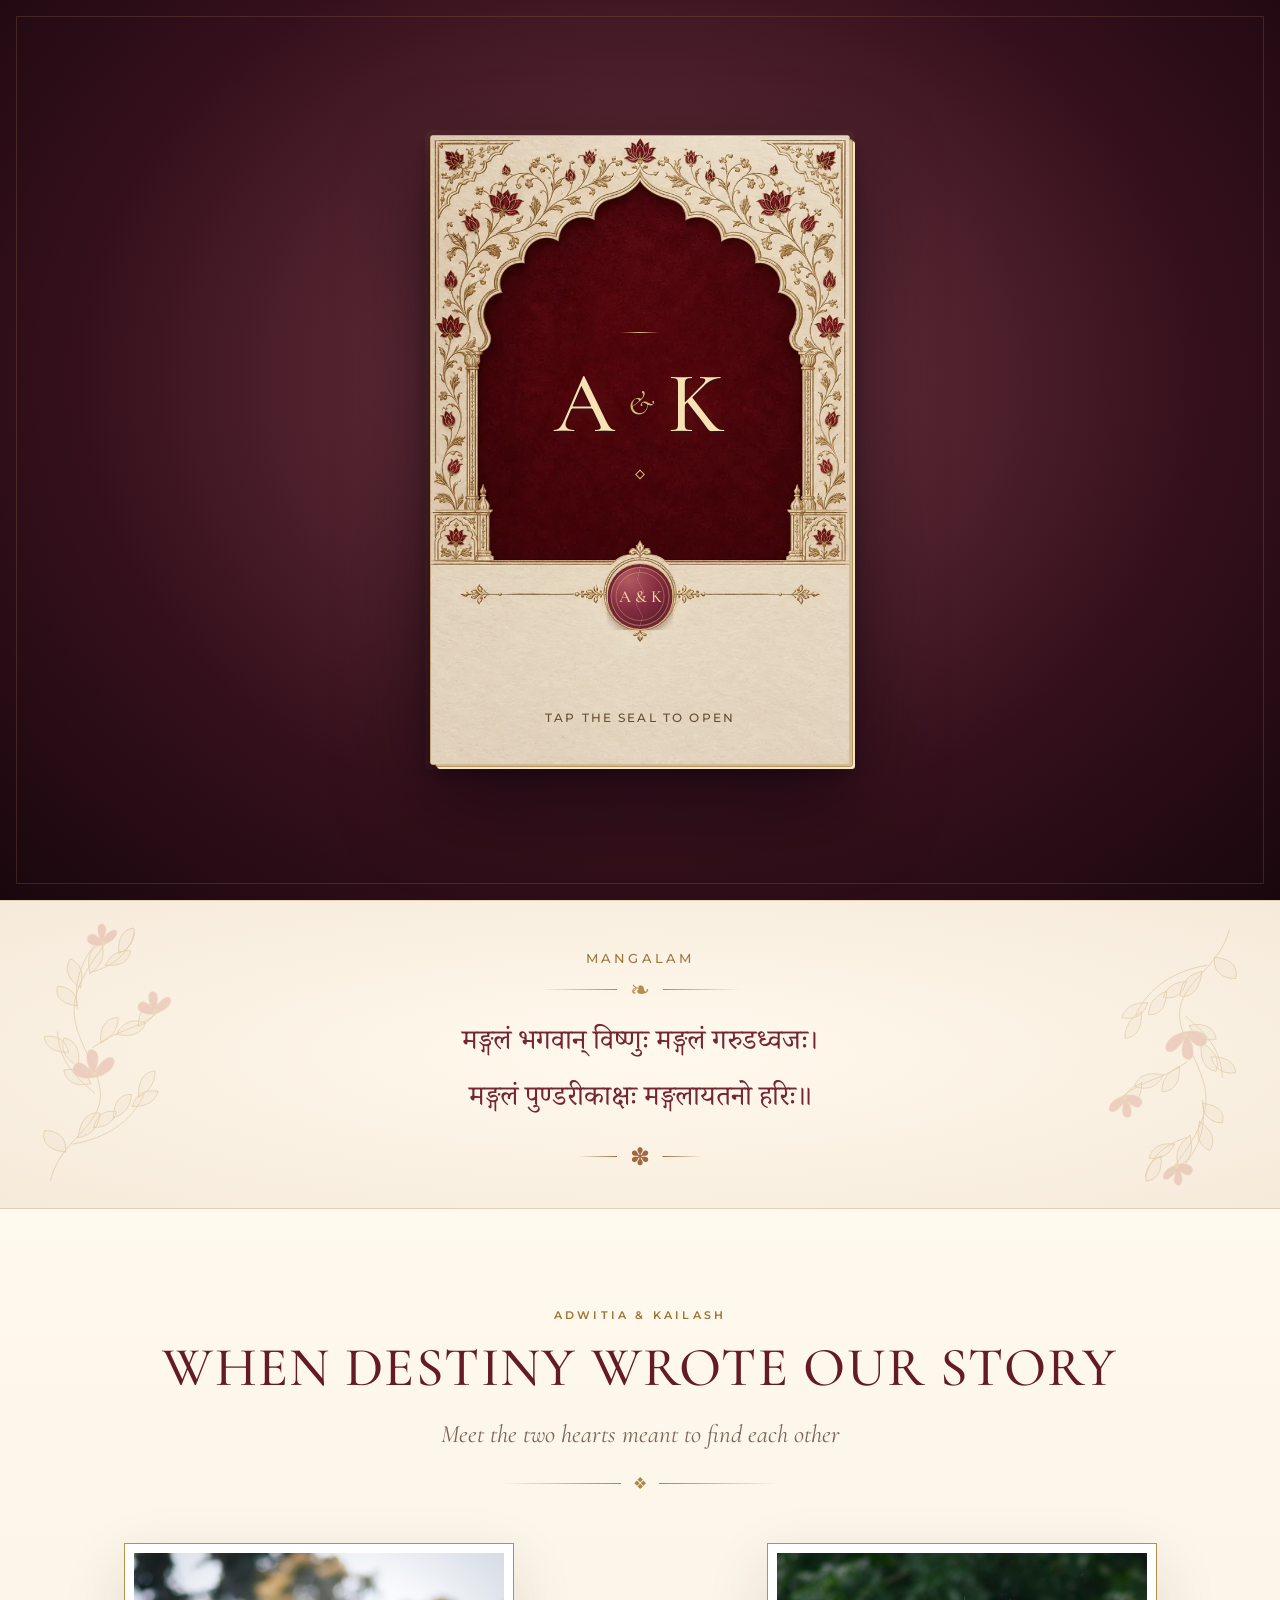
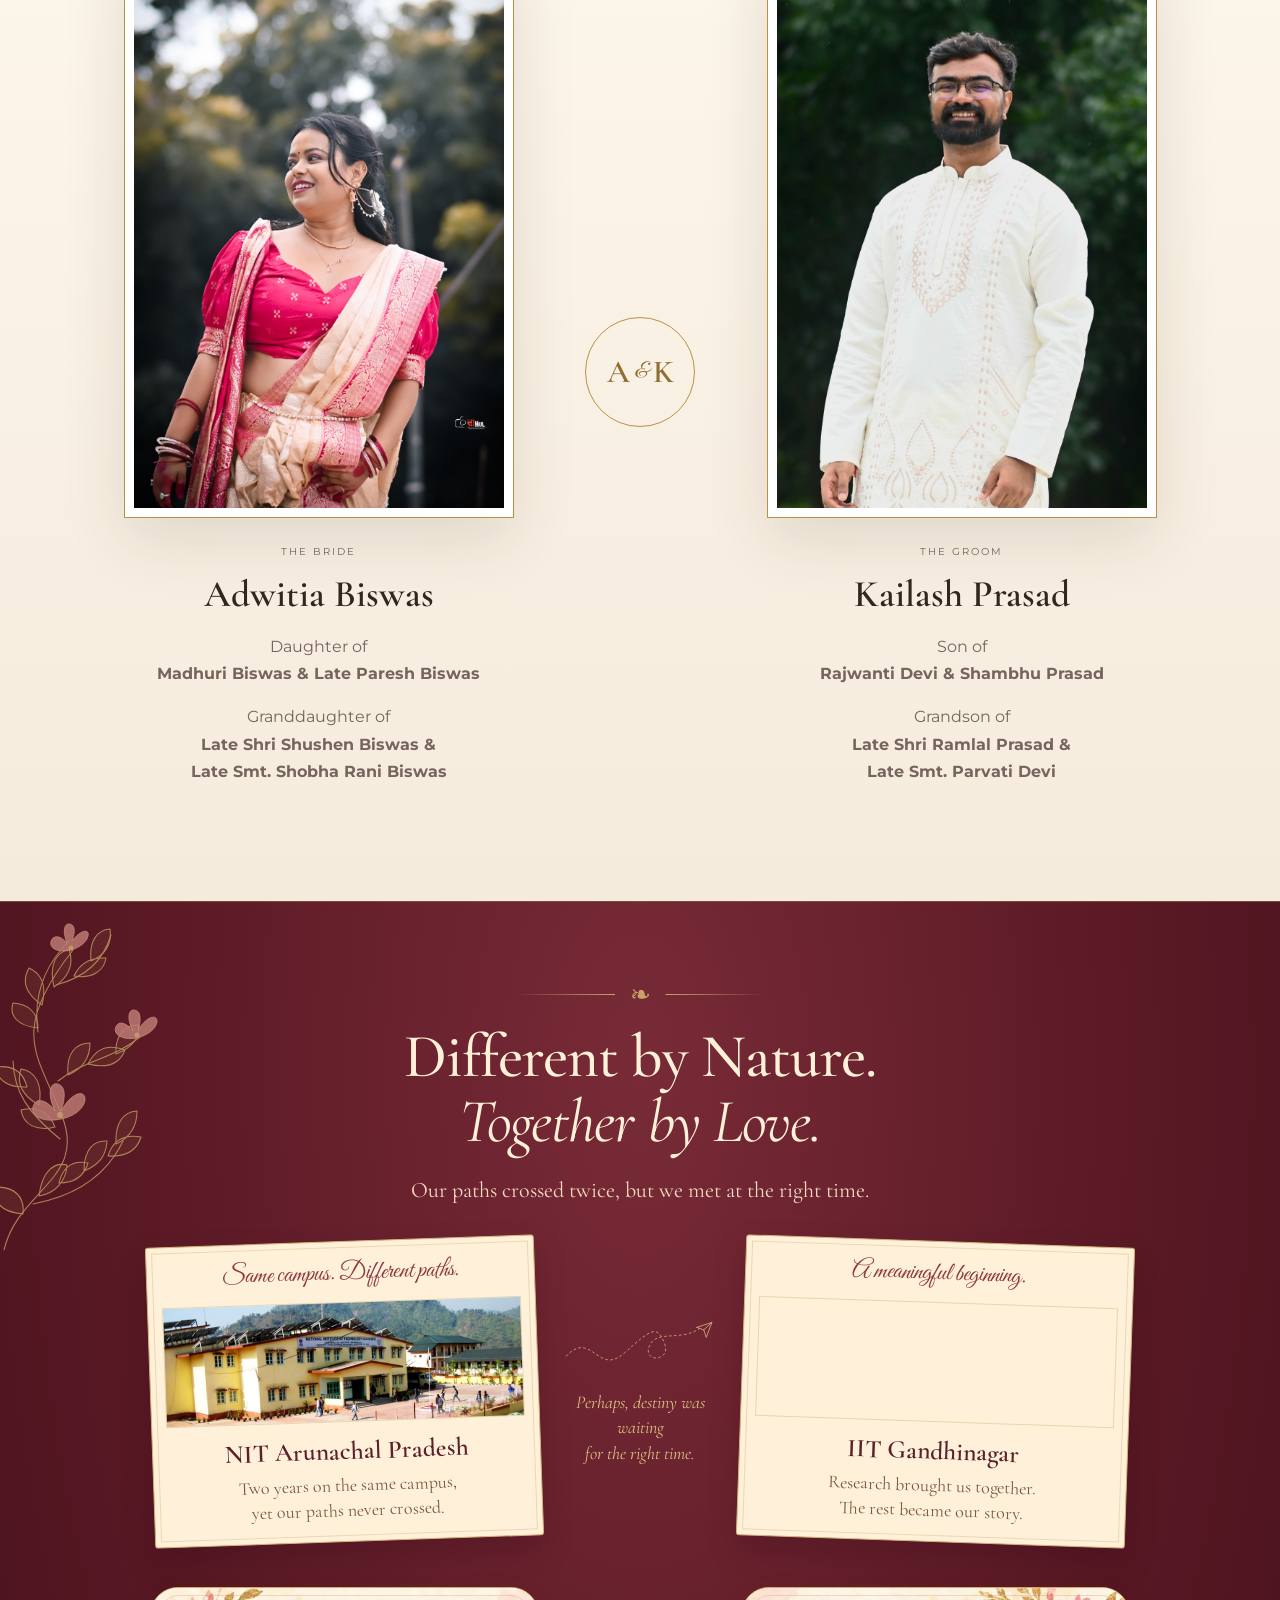
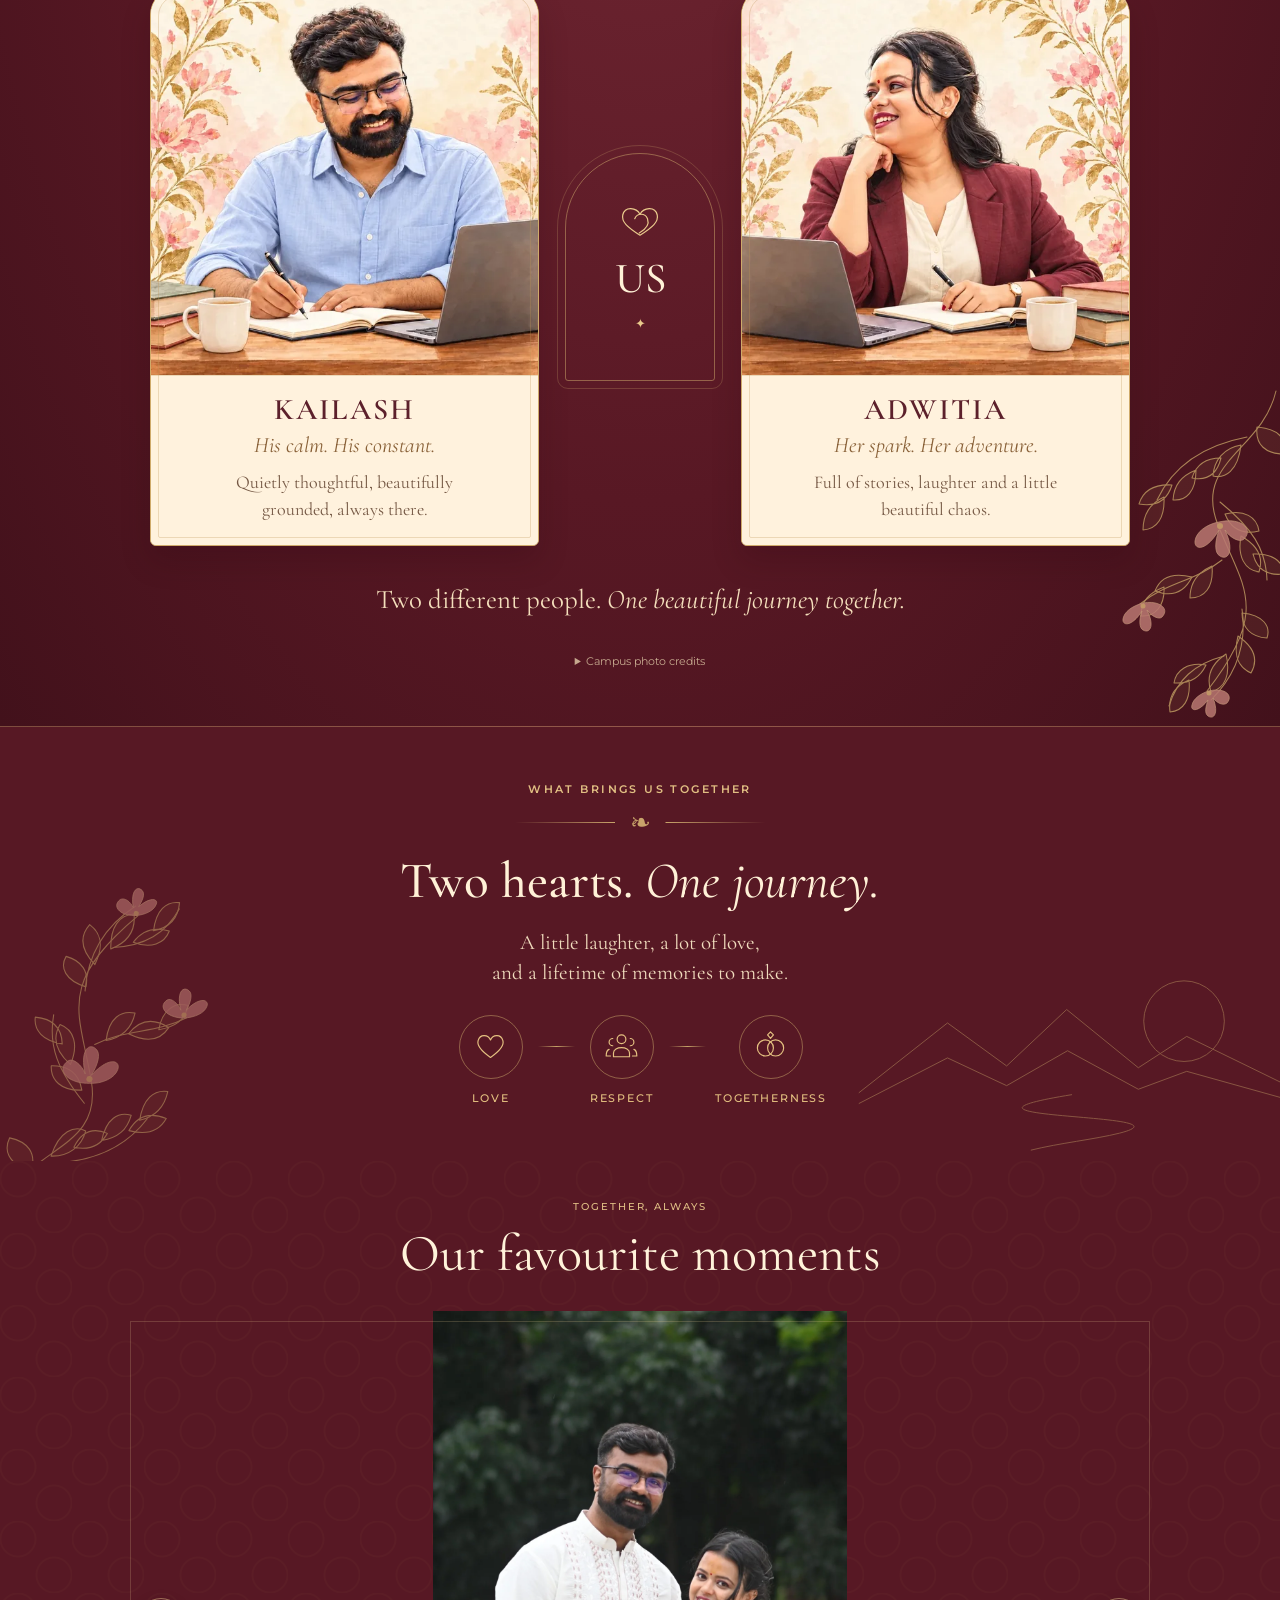
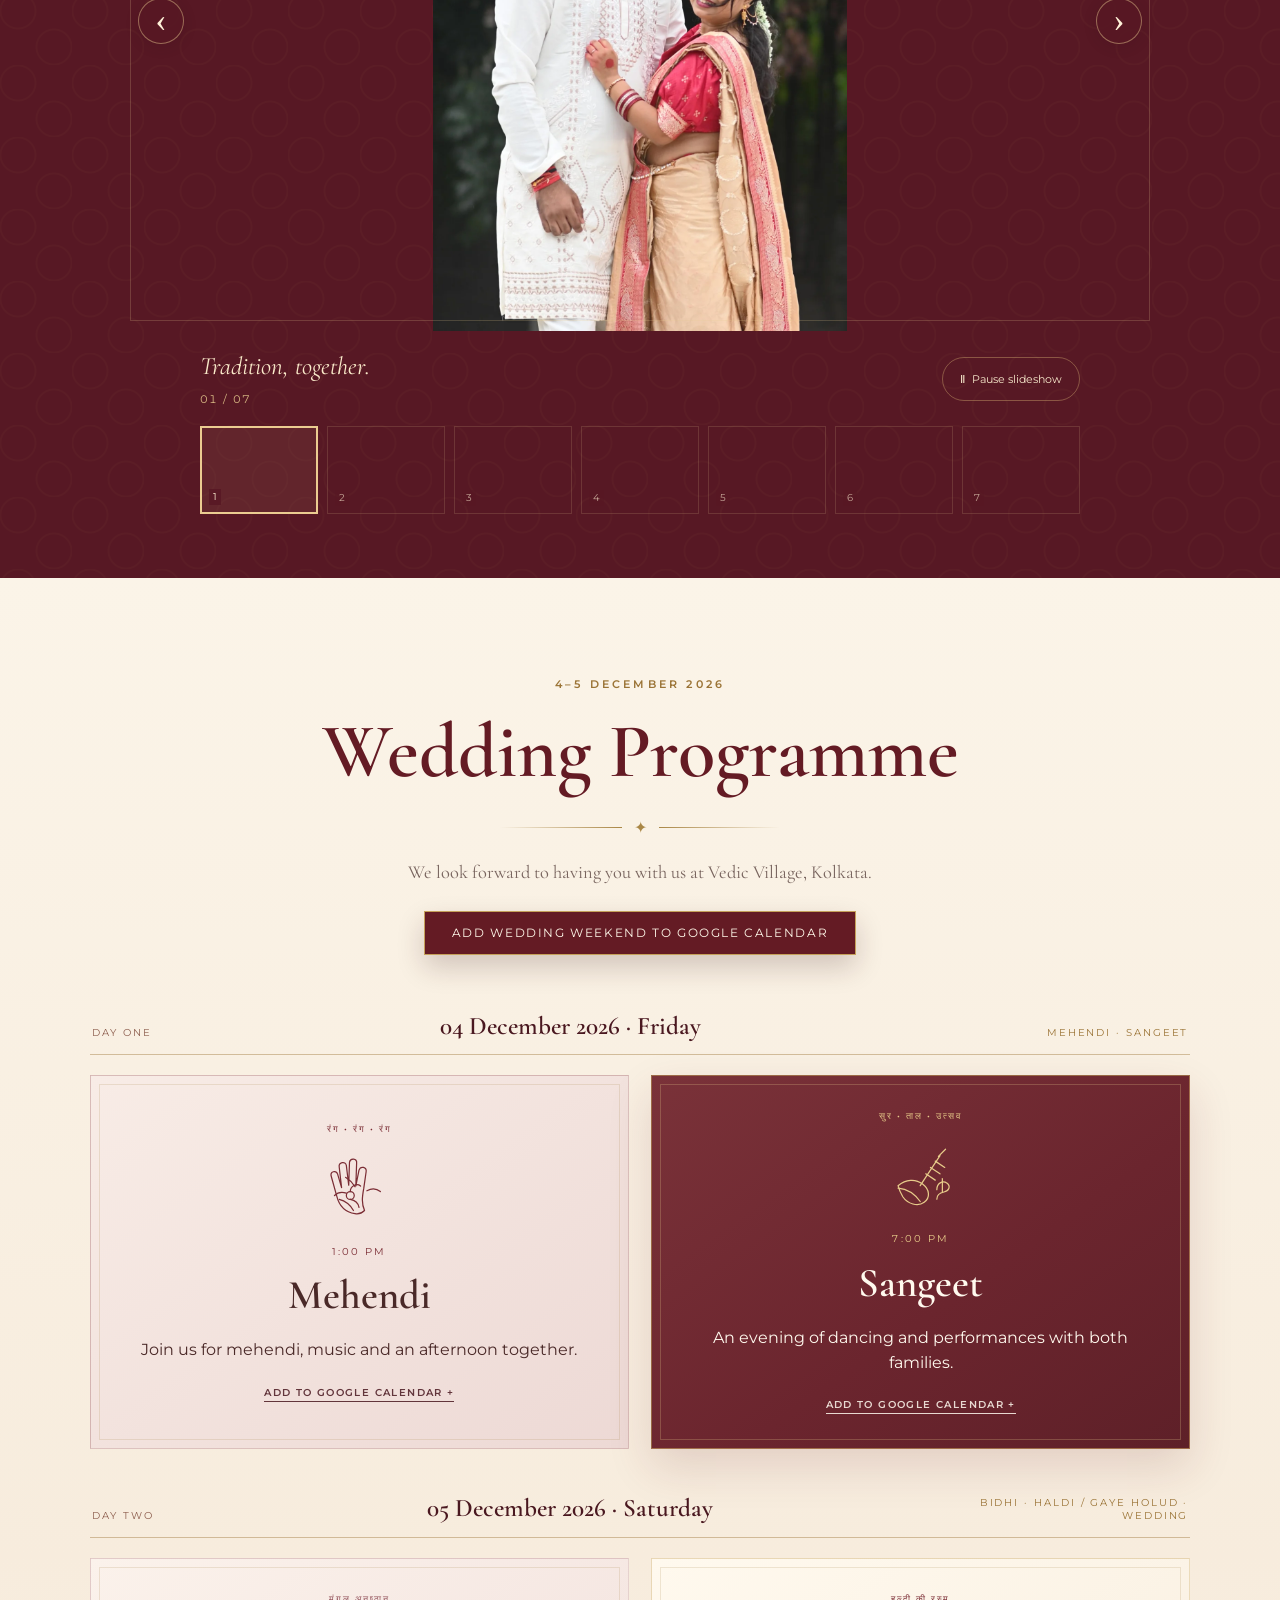
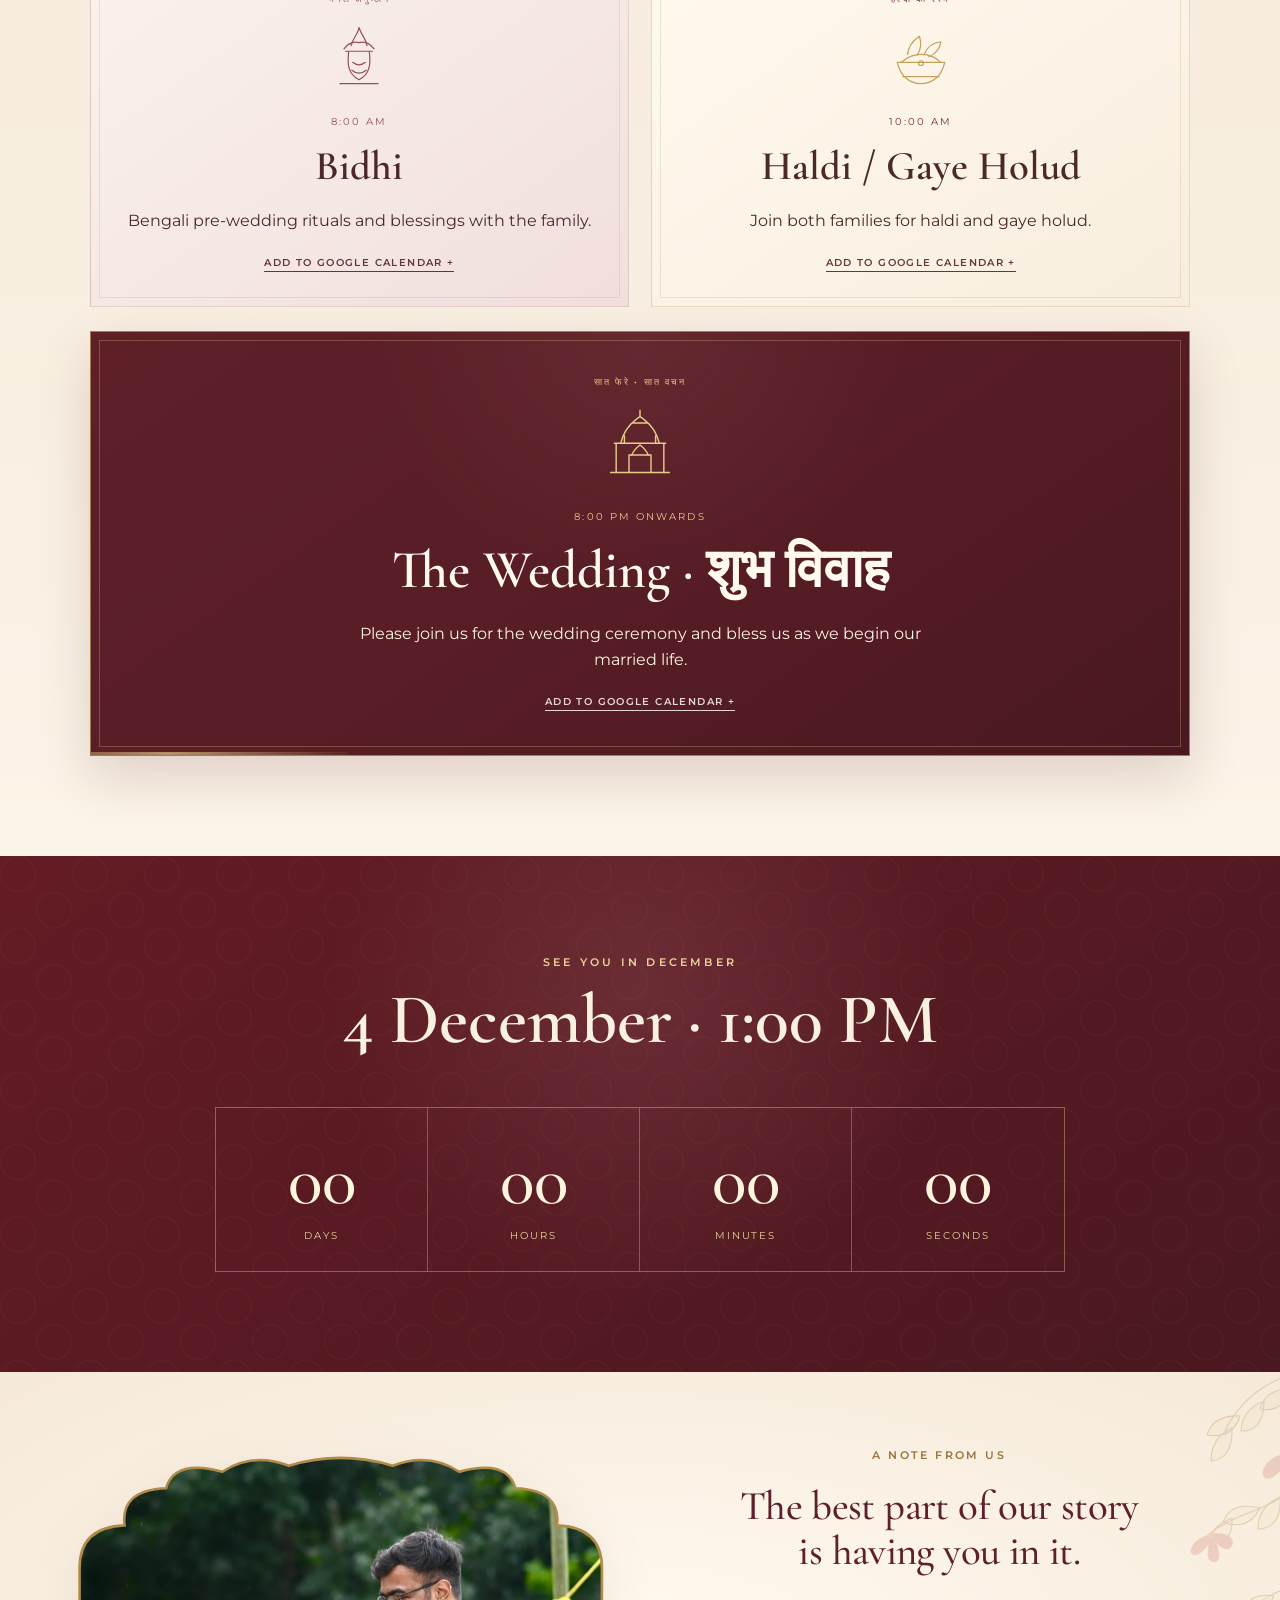
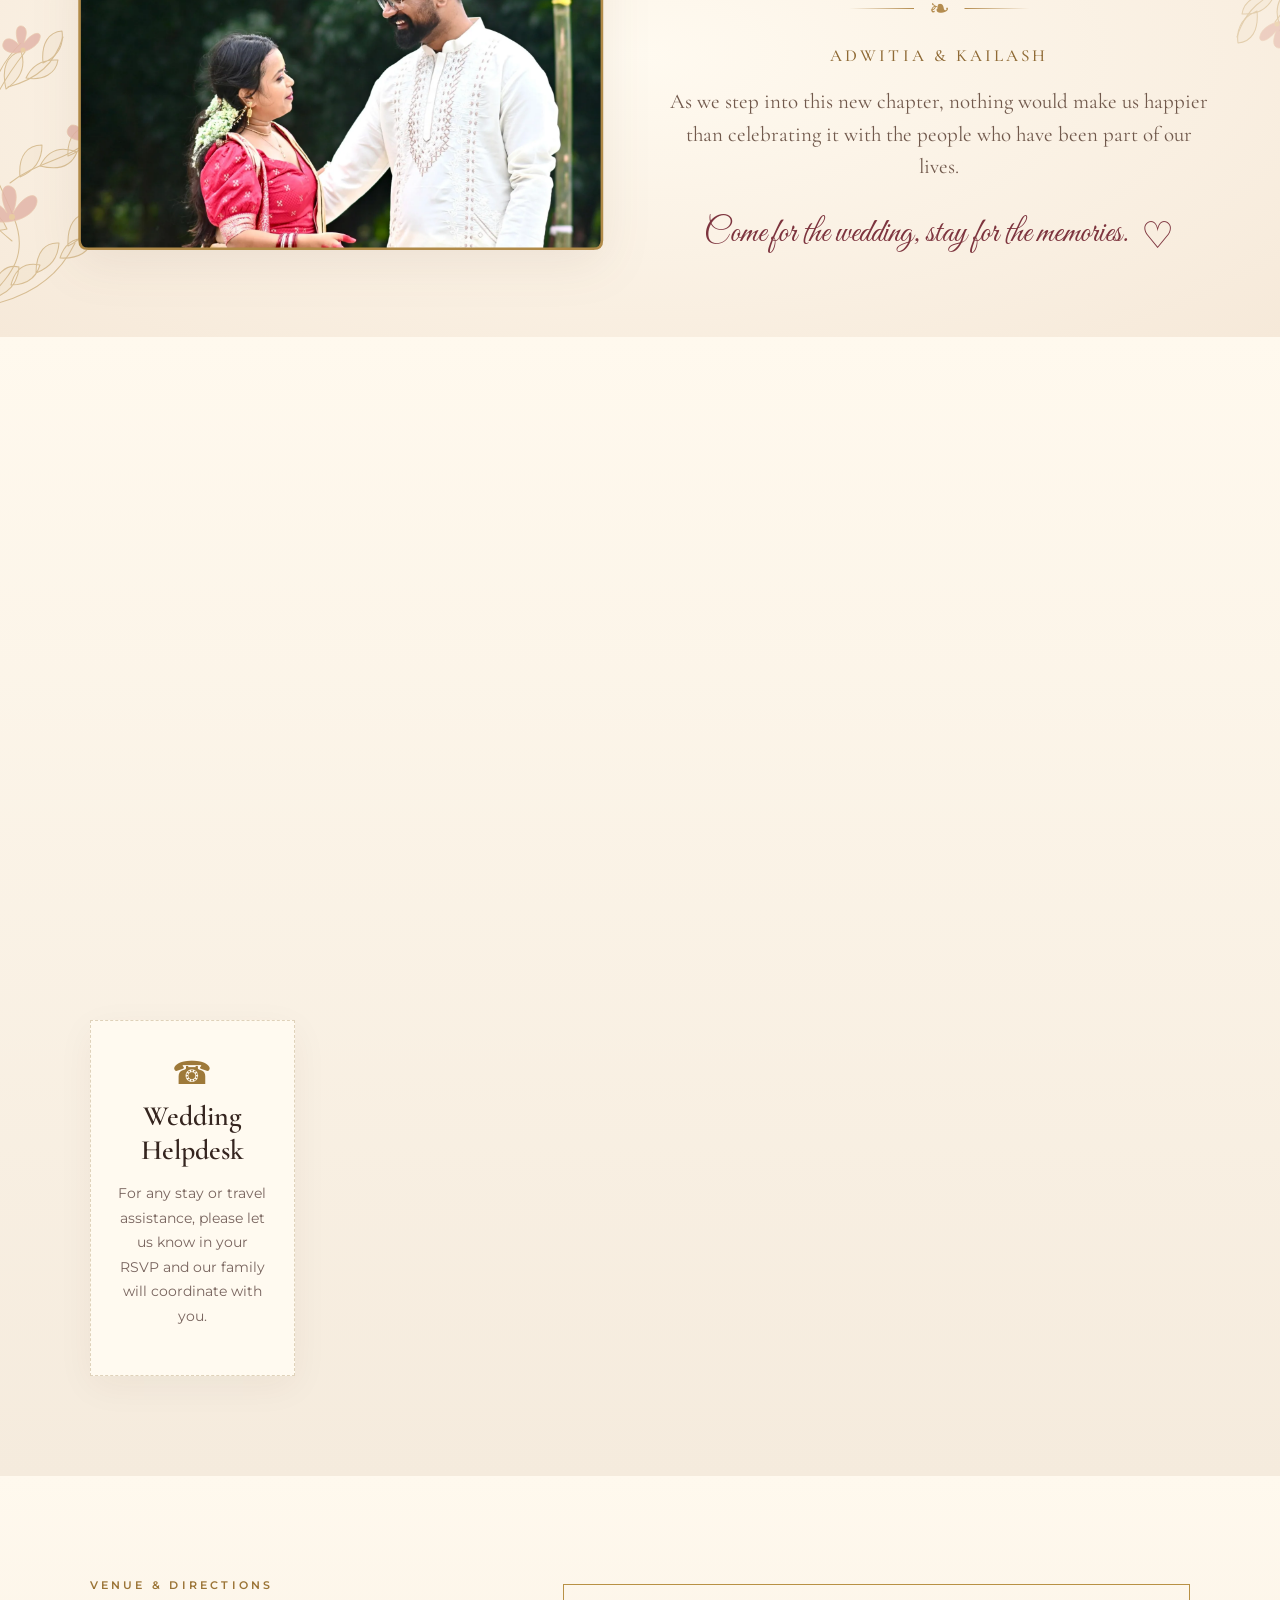
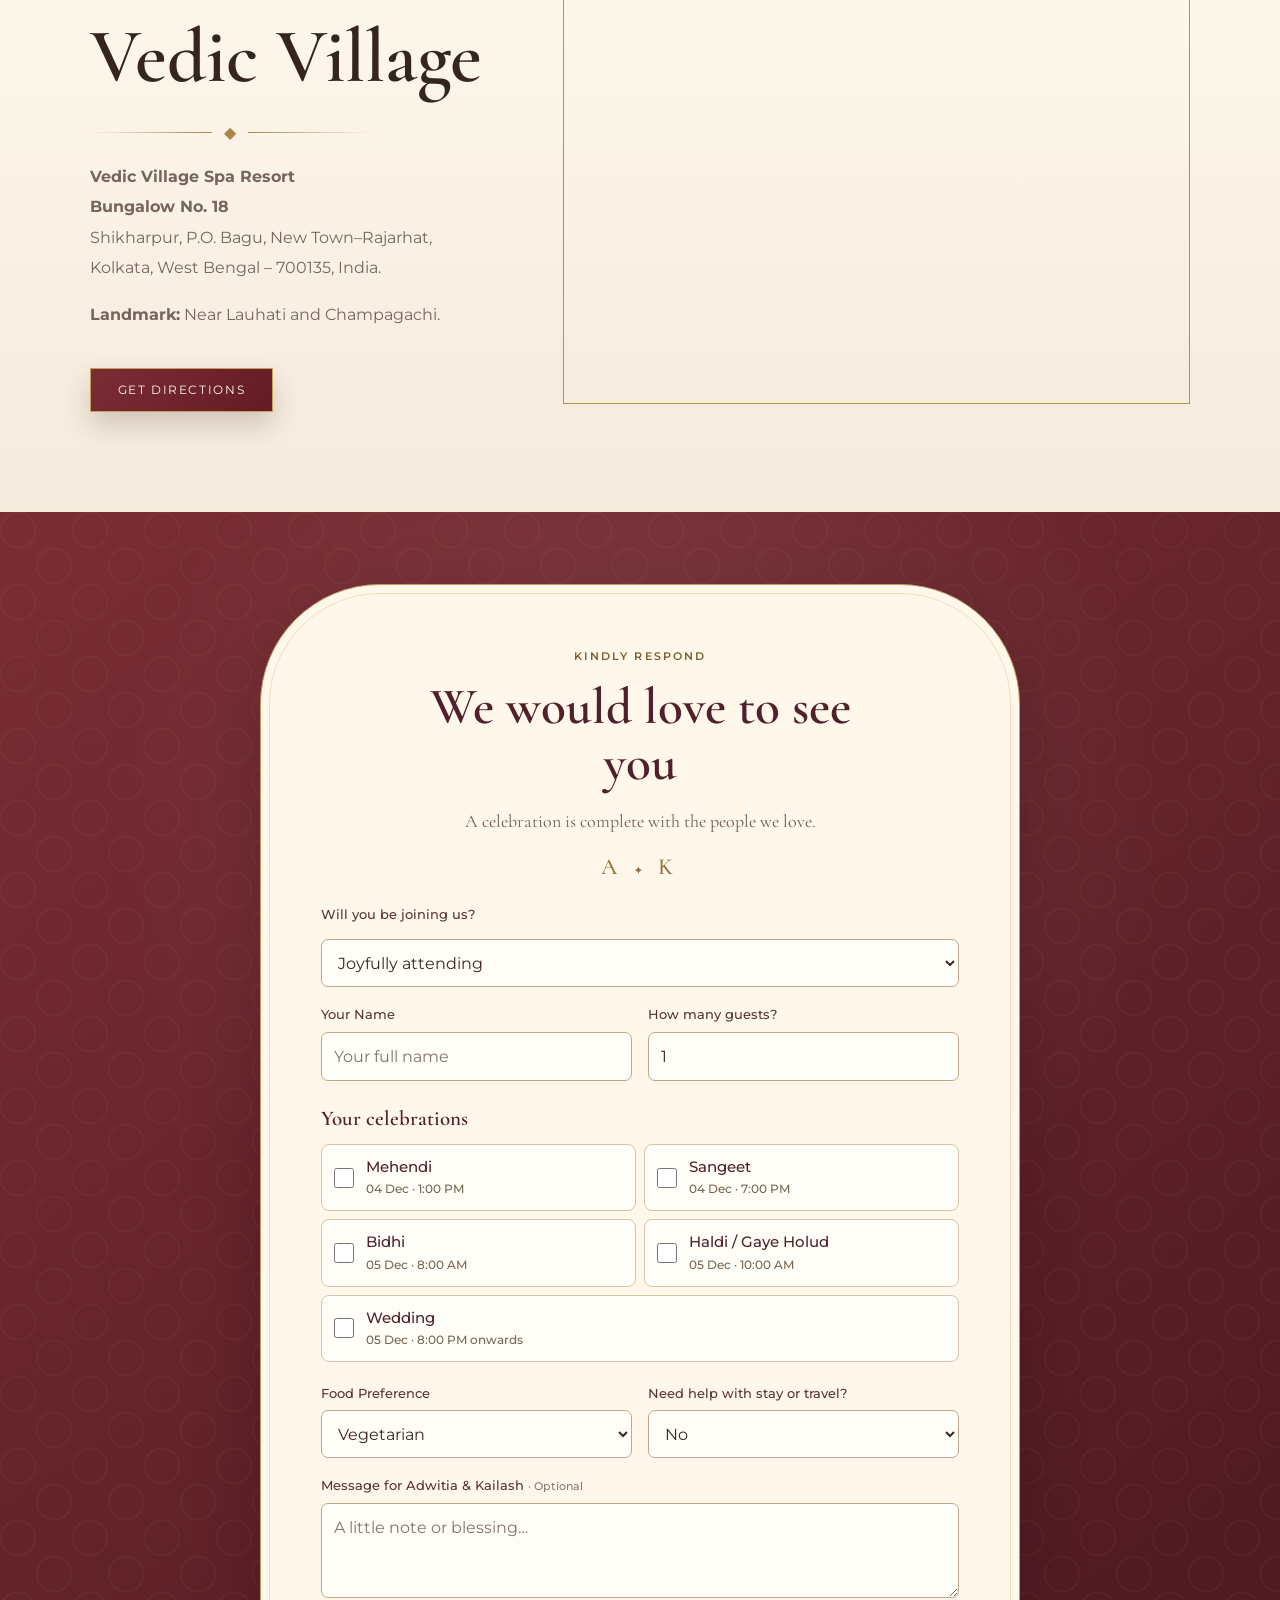
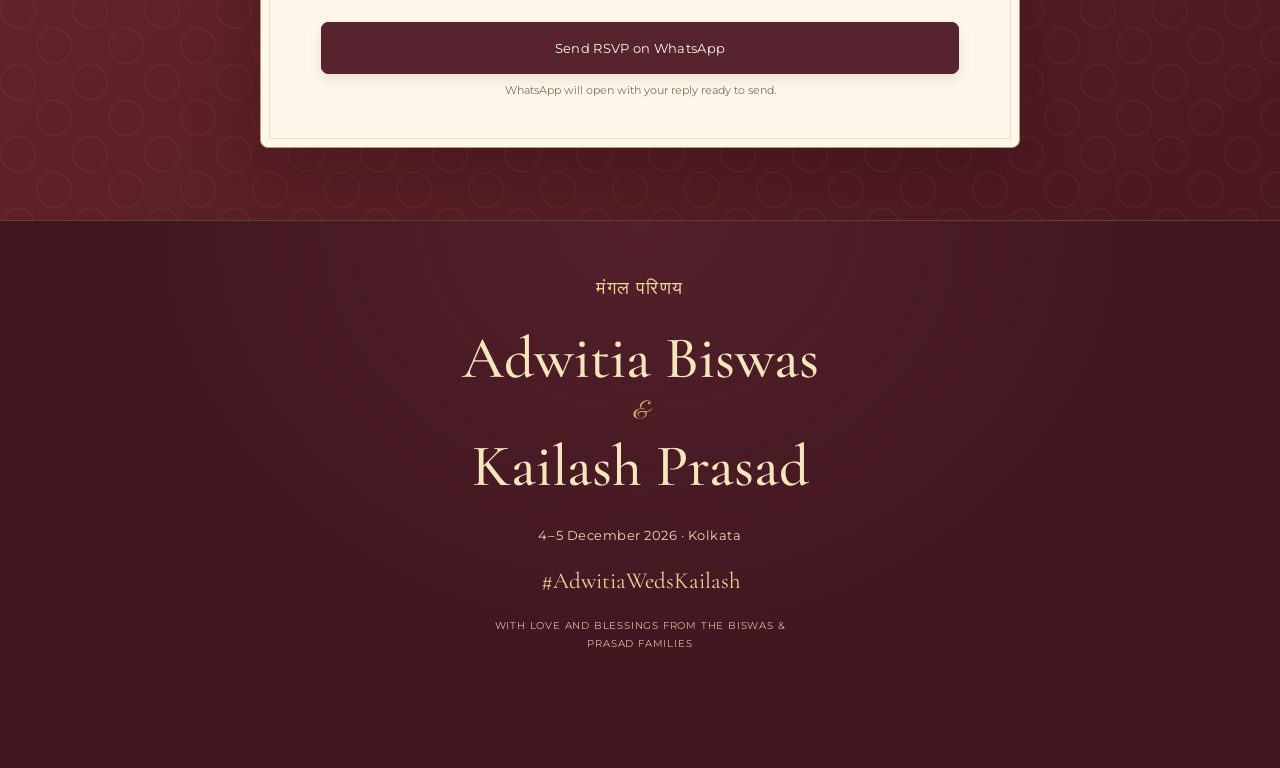
==== commit a8253c89: "Unify seven photos in a smooth slideshow between journey and programme on both invitations" ====
--- a/index.html
+++ b/index.html
@@ -8,7 +8,7 @@
 <meta content="A royal Bihar–Bengal wedding celebration at Vedic Village, Kolkata · 4–5 December 2026." name="description"/>
 <title>Our Wedding · 4–5 December 2026 · Vedic Village, Kolkata</title>
 <link href="styles.css?v=gallery7" rel="stylesheet"/>
-<meta content="website" property="og:type"/><meta content="Adwitia &amp; Kailash" property="og:title"/><meta content="4–5 December 2026 · Vedic Village, Kolkata" property="og:description"/><meta content="https://kailashprasad.com/wedding-invitation/" property="og:url"/><meta content="https://kailashprasad.com/wedding-invitation/assets/wedding-preview-royal-v4.jpg" property="og:image"/><meta content="Adwitia &amp; Kailash — 4–5 December 2026 — Vedic Village, Kolkata" property="og:image:alt"/><meta content="summary_large_image" name="twitter:card"/><meta content="Adwitia &amp; Kailash · 4–5 December 2026" name="twitter:title"/><meta content="From Champaran to Bengal, with love — Vedic Village, Kolkata." name="twitter:description"/><meta content="https://kailashprasad.com/wedding-invitation/assets/wedding-preview-royal-v4.jpg" name="twitter:image"/><link href="https://kailashprasad.com/wedding-invitation/" rel="canonical"/><link href="assets/favicon.svg" rel="icon" type="image/svg+xml"/><link fetchpriority="low" as="image" href="assets/fast/palace-desktop.webp" media="(min-width: 901px), (orientation: landscape)" rel="preload" type="image/webp"/><link fetchpriority="low" as="image" href="assets/fast/palace-mobile.webp" media="(max-width: 900px) and (orientation: portrait)" rel="preload" type="image/webp"/><meta content="https://kailashprasad.com/wedding-invitation/assets/wedding-preview-royal-v4.jpg" property="og:image:secure_url"/><meta content="image/jpeg" property="og:image:type"/><meta content="1080" property="og:image:width"/><meta content="1080" property="og:image:height"/><link rel="stylesheet" href="wow.css?v=palace-doors-slow2"/><link rel="preload" as="image" fetchpriority="high" href="assets/fast/cover.webp"/><link href="destiny.css?v=speed1" rel="stylesheet"/><link href="welcome.css?v=two-lines1" rel="stylesheet"/><noscript><style>body.locked{overflow:auto}.gate{display:none!important}body.locked .page-music-toggle{display:none!important}.reveal-on-scroll{opacity:1;transform:none}</style></noscript><link rel="preload" as="font" href="assets/fast/invitation-serif.woff2" type="font/woff2" crossorigin="anonymous"/><link rel="stylesheet" href="cinematic.css?v=cinematic1"/></head>
+<meta content="website" property="og:type"/><meta content="Adwitia &amp; Kailash" property="og:title"/><meta content="4–5 December 2026 · Vedic Village, Kolkata" property="og:description"/><meta content="https://kailashprasad.com/wedding-invitation/" property="og:url"/><meta content="https://kailashprasad.com/wedding-invitation/assets/wedding-preview-royal-v4.jpg" property="og:image"/><meta content="Adwitia &amp; Kailash — 4–5 December 2026 — Vedic Village, Kolkata" property="og:image:alt"/><meta content="summary_large_image" name="twitter:card"/><meta content="Adwitia &amp; Kailash · 4–5 December 2026" name="twitter:title"/><meta content="From Champaran to Bengal, with love — Vedic Village, Kolkata." name="twitter:description"/><meta content="https://kailashprasad.com/wedding-invitation/assets/wedding-preview-royal-v4.jpg" name="twitter:image"/><link href="https://kailashprasad.com/wedding-invitation/" rel="canonical"/><link href="assets/favicon.svg" rel="icon" type="image/svg+xml"/><link fetchpriority="low" as="image" href="assets/fast/palace-desktop.webp" media="(min-width: 901px), (orientation: landscape)" rel="preload" type="image/webp"/><link fetchpriority="low" as="image" href="assets/fast/palace-mobile.webp" media="(max-width: 900px) and (orientation: portrait)" rel="preload" type="image/webp"/><meta content="https://kailashprasad.com/wedding-invitation/assets/wedding-preview-royal-v4.jpg" property="og:image:secure_url"/><meta content="image/jpeg" property="og:image:type"/><meta content="1080" property="og:image:width"/><meta content="1080" property="og:image:height"/><link rel="stylesheet" href="wow.css?v=palace-doors-slow2"/><link rel="preload" as="image" fetchpriority="high" href="assets/fast/cover.webp"/><link href="destiny.css?v=speed1" rel="stylesheet"/><link href="welcome.css?v=two-lines1" rel="stylesheet"/><noscript><style>body.locked{overflow:auto}.gate{display:none!important}body.locked .page-music-toggle{display:none!important}.reveal-on-scroll{opacity:1;transform:none}</style></noscript><link rel="preload" as="font" href="assets/fast/invitation-serif.woff2" type="font/woff2" crossorigin="anonymous"/><link rel="stylesheet" href="cinematic.css?v=album7v1"/></head>
 <body class="locked cover-closed"><a class="skip-link" href="#page">Skip to invitation</a><div aria-hidden="true" id="petals"></div>
 <button aria-label="Play background music" class="page-music-toggle" id="pageMusicToggle" type="button">♪ Play Music</button><audio id="bgMusic" loop="" preload="none" playsinline="">
 <source src="assets/fast/music.mp3" type="audio/mpeg"/>
@@ -110,17 +110,11 @@
 </ul>
 </div>
 </section>
-<section class="memory-interlude" id="memory-interlude" aria-labelledby="memory-title" aria-roledescription="slideshow">
-<div class="memory-stage">
-<div class="memory-slides">
-<figure class="memory-slide memory-slide-cafe is-active" aria-hidden="false"><img src="assets/gallery/cafe-moment-v1.webp" alt="Adwitia and Kailash sharing a smile in a cosy cafe" width="1200" height="1600" loading="lazy" decoding="async"/></figure>
-<figure class="memory-slide memory-slide-river" aria-hidden="true"><img src="assets/gallery/riverside-trip-v1.webp" alt="Adwitia and Kailash together beside the river" width="1600" height="1066" loading="lazy" decoding="async"/></figure>
-<figure class="memory-slide memory-slide-sunshine" aria-hidden="true"><img src="assets/gallery/sunshine-together-v1.webp" alt="Adwitia and Kailash together in yellow traditional attire" width="1200" height="1600" loading="lazy" decoding="async"/></figure>
-</div>
-<div class="memory-frame" aria-hidden="true"></div>
-<div class="memory-copy"><p class="memory-kicker">A moment, before forever</p><h2 id="memory-title">Of all the paths we could have taken,<em>we found each other.</em></h2><p class="memory-names">Adwitia &amp; Kailash</p></div>
-<div class="memory-controls" hidden><div class="memory-pickers" role="group" aria-label="Choose a photograph"><button class="memory-dot" type="button" aria-label="Show cafe photograph" aria-pressed="true"></button><button class="memory-dot" type="button" aria-label="Show riverside photograph" aria-pressed="false"></button><button class="memory-dot" type="button" aria-label="Show yellow-attire photograph" aria-pressed="false"></button></div><button class="memory-toggle" type="button" aria-pressed="true">Pause slideshow</button></div>
-</div>
+<section class="gallery section photo-slideshow" id="gallery" aria-labelledby="gallery-title" aria-roledescription="carousel">
+<div class="album-shell"><div class="album-heading"><p class="eyebrow">Together, always</p><h2 id="gallery-title">Our favourite moments</h2></div>
+<div class="album-stage"><button class="album-open" type="button" aria-label="View photo 1 of 7 full screen"><span class="album-slide is-active" data-caption="Tradition, together." aria-hidden="false"><img src="assets/gallery/traditional-portrait.webp" alt="Adwitia and Kailash together in traditional attire" width="1200" height="1800" loading="lazy" decoding="async" draggable="false"/></span><span class="album-slide" data-caption="Somewhere along the way." aria-hidden="true"><img src="assets/gallery/doorway-moment.webp" alt="Adwitia and Kailash sharing a cheerful doorway moment" width="1350" height="1800" loading="lazy" decoding="async" draggable="false"/></span><span class="album-slide" data-caption="A little laughter, a lot of love." aria-hidden="true"><img src="assets/gallery/traditional-candid.webp" alt="Adwitia and Kailash sharing a candid moment in traditional attire" width="1350" height="1800" loading="lazy" decoding="async" draggable="false"/></span><span class="album-slide" data-caption="Places became memories." aria-hidden="true"><img src="assets/gallery/riverside-trip-v1.webp" alt="Adwitia and Kailash together beside the river" width="1600" height="1066" loading="lazy" decoding="async" draggable="false"/></span><span class="album-slide" data-caption="Before the forever." aria-hidden="true"><img src="assets/gallery/spring-laugh.webp" alt="Adwitia and Kailash laughing together beneath spring blossoms" width="1200" height="1800" loading="lazy" decoding="async" draggable="false"/></span><span class="album-slide" data-caption="Our favourite kind of moment." aria-hidden="true"><img src="assets/gallery/cafe-moment-v1.webp" alt="Adwitia and Kailash smiling together in a cosy cafe" width="1200" height="1600" loading="lazy" decoding="async" draggable="false"/></span><span class="album-slide" data-caption="A little sunshine, together." aria-hidden="true"><img src="assets/gallery/sunshine-together-v1.webp" alt="Adwitia and Kailash together in yellow traditional attire beside palm trees" width="1200" height="1600" loading="lazy" decoding="async" draggable="false"/></span></button><button class="album-arrow album-prev" type="button" aria-label="Previous photograph">‹</button><button class="album-arrow album-next" type="button" aria-label="Next photograph">›</button></div>
+<div class="album-controls" hidden><div class="album-caption-row"><div><p class="album-caption-text">Tradition, together.</p><span class="album-count">01 / 07</span></div><button class="album-toggle" type="button" aria-pressed="true">Pause slideshow</button></div>
+<div class="album-thumbnails" role="group" aria-label="Choose any photograph"><button class="album-thumb" type="button" aria-label="Show photo 1: Tradition, together." aria-pressed="true"><img src="assets/gallery/traditional-portrait.webp" alt="" width="1200" height="1800" loading="lazy" decoding="async" draggable="false"/><span class="album-thumb-number" aria-hidden="true">1</span></button><button class="album-thumb" type="button" aria-label="Show photo 2: Somewhere along the way." aria-pressed="false"><img src="assets/gallery/doorway-moment.webp" alt="" width="1350" height="1800" loading="lazy" decoding="async" draggable="false"/><span class="album-thumb-number" aria-hidden="true">2</span></button><button class="album-thumb" type="button" aria-label="Show photo 3: A little laughter, a lot of love." aria-pressed="false"><img src="assets/gallery/traditional-candid.webp" alt="" width="1350" height="1800" loading="lazy" decoding="async" draggable="false"/><span class="album-thumb-number" aria-hidden="true">3</span></button><button class="album-thumb" type="button" aria-label="Show photo 4: Places became memories." aria-pressed="false"><img src="assets/gallery/riverside-trip-v1.webp" alt="" width="1600" height="1066" loading="lazy" decoding="async" draggable="false"/><span class="album-thumb-number" aria-hidden="true">4</span></button><button class="album-thumb" type="button" aria-label="Show photo 5: Before the forever." aria-pressed="false"><img src="assets/gallery/spring-laugh.webp" alt="" width="1200" height="1800" loading="lazy" decoding="async" draggable="false"/><span class="album-thumb-number" aria-hidden="true">5</span></button><button class="album-thumb" type="button" aria-label="Show photo 6: Our favourite kind of moment." aria-pressed="false"><img src="assets/gallery/cafe-moment-v1.webp" alt="" width="1200" height="1600" loading="lazy" decoding="async" draggable="false"/><span class="album-thumb-number" aria-hidden="true">6</span></button><button class="album-thumb" type="button" aria-label="Show photo 7: A little sunshine, together." aria-pressed="false"><img src="assets/gallery/sunshine-together-v1.webp" alt="" width="1200" height="1600" loading="lazy" decoding="async" draggable="false"/><span class="album-thumb-number" aria-hidden="true">7</span></button></div></div><span class="album-status" aria-live="polite"></span></div>
 </section>
 <section class="events section ivory" id="events">
 <div class="section-heading reveal-on-scroll">
@@ -183,18 +177,6 @@
 <article class="guide-card reveal-on-scroll"><span>🚆</span><h3>Howrah</h3><p><strong>Howrah Railway Station</strong><br/>Approx. 27 km · allow roughly 60–90 min, traffic dependent.</p></article>
 <article class="guide-card reveal-on-scroll"><span>♨</span><h3>December Weather</h3><p>Kolkata evenings can feel pleasantly cool in December. A light shawl or jacket may be useful for outdoor functions.</p></article>
 <article class="guide-card reveal-on-scroll hospitality-card"><span>☎</span><h3>Wedding Helpdesk</h3><p>For any stay or travel assistance, please let us know in your RSVP and our family will coordinate with you.</p></article></div>
-</section>
-<section class="gallery section" id="gallery">
-<div class="section-heading light reveal-on-scroll"><p class="eyebrow">Together</p><h2>A few favourite photographs</h2><div class="gold-divider"><span>✦</span></div></div>
-<div class="editorial-gallery expanded-gallery reveal-on-scroll">
-<button class="gallery-item gallery-hero"><img alt="Adwitia and Kailash together in traditional attire" decoding="async" loading="lazy" src="assets/gallery/traditional-portrait.webp"/><span>Tradition, together.</span></button>
-<button class="gallery-item gallery-door"><img alt="Adwitia and Kailash sharing a cheerful doorway moment" decoding="async" loading="lazy" src="assets/gallery/doorway-moment.webp"/><span>Somewhere along the way.</span></button>
-<button class="gallery-item gallery-candid"><img alt="A candid moment between Adwitia and Kailash in traditional attire" decoding="async" loading="lazy" src="assets/gallery/traditional-candid.webp"/></button>
-<button class="gallery-item gallery-travel"><img alt="Adwitia and Kailash together beside a river on their travels" decoding="async" loading="lazy" src="assets/gallery/riverside-trip-v1.webp"/><span>Places became memories.</span></button>
-<button class="gallery-item gallery-spring"><img alt="Adwitia and Kailash laughing together beneath spring blossoms" decoding="async" loading="lazy" src="assets/gallery/spring-laugh.webp"/><span>Before the forever.</span></button>
-<button class="gallery-item gallery-cafe"><img alt="Adwitia and Kailash smiling together in a cosy cafe" decoding="async" loading="lazy" width="1200" height="1600" src="assets/gallery/cafe-moment-v1.webp"/></button>
-<button class="gallery-item gallery-sunshine"><img alt="Adwitia and Kailash in yellow traditional attire beside palm trees" decoding="async" loading="lazy" width="1200" height="1600" src="assets/gallery/sunshine-together-v1.webp"/></button>
-</div>
 </section>
 <section class="venue section ivory" id="venue">
 <div class="venue-wrap">
@@ -218,7 +200,7 @@
 <footer><div class="heritage-mark" lang="hi"><span>मंगल परिणय</span></div><h2 class="footer-names"><span>Adwitia Biswas</span><em>&amp;</em><span>Kailash Prasad</span></h2><p class="footer-date">4–5 December 2026 · Kolkata</p><p class="hashtag">#AdwitiaWedsKailash</p><p class="footer-small">With love and blessings from the Biswas &amp; Prasad families</p></footer>
 </main>
 <dialog id="lightbox"><button aria-label="Close image" id="closeLightbox">×</button><button aria-label="Previous image" id="prevLightbox">‹</button><button aria-label="Next image" id="nextLightbox">›</button><img alt="" id="lightboxImage"/></dialog>
-<script defer src="script.js?v=cinematic1"></script>
+<script defer src="script.js?v=album7v1"></script>
 </body>
 </html>
 
@@ -227,3 +209,4 @@
 
 
 
+
--- a/cinematic.css
+++ b/cinematic.css
@@ -57,31 +57,49 @@
 @keyframes manuscriptLight{0%{opacity:0;transform:scale(.2)}35%{opacity:.85}80%{opacity:.25}100%{opacity:0;transform:scale(1.7)}}
 @media(max-height:550px){.manuscript-kicker{font-size:7px;margin-bottom:8px}.manuscript-names{font-size:20px}.manuscript-date{font-size:7px;margin-top:12px}.manuscript-page::before,.manuscript-page::after{font-size:22px}.cover-skip{bottom:0;font-size:9px}}
 
-/* A slow, photographic pause between the story and the programme. */
-.memory-interlude{position:relative;background:#32101a;padding:clamp(32px,5vw,72px) clamp(14px,4vw,56px);color:#fff5df;isolation:isolate}
-.memory-stage{position:relative;width:min(1120px,100%);height:clamp(520px,49vw,650px);margin:auto;overflow:hidden;background:#3e1e27;border:1px solid #d9b87966;box-shadow:0 24px 60px #19060b55;isolation:isolate}
-.memory-slide{position:absolute;inset:0;margin:0;opacity:0;transition:opacity 1.5s ease;z-index:0;overflow:hidden;pointer-events:none}
-.memory-slide.is-active{opacity:1;z-index:1}
-.memory-slide img{width:100%;height:100%;object-fit:cover;object-position:center 60%;display:block;transform:scale(1.035)}
-.memory-slide-river img{object-position:center 63%}
-.memory-slide-sunshine img{object-position:center 57%}
-.memory-slide.is-active img{animation:memoryDrift 8s linear both;animation-play-state:paused}
-.memory-interlude.is-playing .memory-slide.is-active img{animation-play-state:running}
-.memory-stage::after{content:"";position:absolute;inset:0;z-index:2;pointer-events:none;background:linear-gradient(180deg,#1c07131a 20%,#210a1722 40%,#210a17bf 72%,#210a17ed)}
-.memory-frame{position:absolute;inset:14px;z-index:3;border:1px solid #f7dfaa50;pointer-events:none}
-.memory-copy{position:absolute;z-index:4;left:clamp(24px,5vw,64px);right:clamp(24px,5vw,64px);bottom:100px;text-align:left;pointer-events:none}
-.memory-copy .memory-kicker{font:500 10px/1.5 Montserrat,sans-serif;letter-spacing:.2em;text-transform:uppercase;color:#f3d5a0;margin:0 0 16px}
-.memory-copy h2{font:400 clamp(32px,4vw,54px)/1.1 'Cormorant Garamond',Georgia,serif;color:#fff6e1;max-width:730px;margin:0;text-shadow:0 2px 15px #17081255}
-.memory-copy h2 em{display:block;font-weight:400;color:#f7dfb0}
-.memory-names{font:400 18px/1.3 'Cormorant Garamond',Georgia,serif;letter-spacing:.04em;margin:18px 0 0;color:#ecd4ae}
-.memory-controls{position:absolute;z-index:5;left:clamp(24px,5vw,64px);right:clamp(24px,5vw,64px);bottom:30px;display:flex;align-items:center;justify-content:space-between;gap:15px}
-.memory-controls[hidden]{display:none}.memory-pickers{display:flex;gap:8px}
-.memory-dot{position:relative;width:42px;height:44px;padding:0;border:0;background:transparent;color:#f5dcac;cursor:pointer}
-.memory-dot::before{content:"";position:absolute;left:0;right:0;top:20px;height:2px;background:#f4dfb95e}
-.memory-dot[aria-pressed="true"]::before{height:3px;background:#f3d5a0}
-.memory-toggle{border:1px solid #edcda16b;background:#32101a55;color:#fff2d4;border-radius:30px;padding:11px 15px;min-height:44px;font:500 10px/1.4 Montserrat,sans-serif;letter-spacing:.04em;cursor:pointer}
-.memory-toggle[hidden]{display:none}.memory-toggle::before{content:"Ⅱ";margin-right:7px}.memory-toggle[aria-pressed="false"]::before{content:"▷"}
-.memory-controls button:focus-visible{outline:2px solid #ffe7ad;outline-offset:4px}
-@keyframes memoryDrift{from{transform:scale(1)}to{transform:scale(1.055)}}
-@media(max-width:700px){.memory-interlude{padding:22px 14px}.memory-stage{height:min(740px,85svh);min-height:540px}.memory-copy{left:24px;right:24px;bottom:106px}.memory-copy h2{font-size:clamp(31px,8.4vw,42px);line-height:1.13}.memory-copy .memory-kicker{font-size:9px;margin-bottom:12px}.memory-names{font-size:17px;margin-top:16px}.memory-frame{inset:10px}.memory-controls{left:24px;right:24px;bottom:27px}.memory-dot{width:34px}.memory-toggle{font-size:9px;padding:10px 12px}.memory-slide img{object-position:center 53%}.memory-slide-river img{object-position:49% center}.memory-slide-sunshine img{object-position:center 50%}}
-@media(prefers-reduced-motion:reduce){.cover-scroll,.seal-half,.cover-monogram,.cover-tap,.invitation-envelope,.invitation-cover::before,.invitation-cover::after{transition:none!important}.invitation-cover.is-opening .cover-scroll{transform:none;opacity:0}.invitation-cover.is-opening .manuscript-page>*{animation:none;opacity:1}.cover-light,.seal-crack{display:none!important}#invitationGate.is-unsealing.opened ~ #page .welcome-names{animation:none}.memory-slide{transition:none}.memory-interlude .memory-slide img{animation:none!important;transform:none}}
+/* One seamless album, continuing the journey's maroon backdrop. */
+.alignment-chapter:has(+ .photo-slideshow){border-bottom:0}
+.photo-slideshow.gallery{position:relative;isolation:isolate;padding:38px 22px 64px;background:#571824;color:#fff3da;z-index:901}
+.photo-slideshow.gallery::before{opacity:.035;pointer-events:none}
+.album-shell{position:relative;z-index:2;max-width:1040px;margin:auto}
+.album-heading{text-align:center;margin:0 auto 28px}
+.album-heading .eyebrow{font:500 10px/1.6 Montserrat,Arial,sans-serif;letter-spacing:.19em;color:#e0bf85;margin:0 0 10px}
+.album-heading h2{font:400 clamp(32px,4.8vw,52px)/1.12 'Cormorant Garamond',Georgia,serif;color:#fff3da;margin:0}
+.album-stage{position:relative;width:100%;height:clamp(430px,54vw,620px);overflow:hidden;isolation:isolate;touch-action:pan-y;background:transparent}
+.album-stage::after{content:"";position:absolute;inset:10px;border:1px solid #e7c99235;pointer-events:none;z-index:4}
+.album-open{position:absolute;inset:0;display:block;width:100%;height:100%;padding:0;border:0;background:transparent;cursor:zoom-in;touch-action:pan-y;color:inherit;user-select:none}
+.album-slide{position:absolute;inset:0;display:block;opacity:0;z-index:0;pointer-events:none;transition:none}
+.album-slide.is-previous{opacity:1;z-index:1}
+.album-slide.is-active{opacity:1;z-index:2;transition:opacity 1.1s cubic-bezier(.35,0,.3,1)}
+.album-slide.is-active.is-entering{opacity:0;transition:none}
+.album-slide img{display:block;width:100%;height:100%;object-fit:contain;pointer-events:none;user-select:none}
+.album-arrow{position:absolute;top:50%;transform:translateY(-50%);z-index:5;width:46px;height:46px;display:grid;place-items:center;border-radius:50%;border:1px solid #e0c18a80;background:#571824d9;color:#fff2d9;font:400 34px/1 Georgia,serif;padding:0 0 3px;cursor:pointer;box-shadow:0 3px 14px #2c0a1420}
+.album-prev{left:18px}.album-next{right:18px}
+.album-controls{position:relative;z-index:2;max-width:880px;margin:20px auto 0}
+.album-controls[hidden]{display:none}
+.album-caption-row{text-align:left;display:flex;align-items:center;justify-content:space-between;gap:20px;margin-bottom:18px}
+.album-caption-text{font:italic 400 clamp(20px,2.5vw,25px)/1.25 'Cormorant Garamond',Georgia,serif;color:#f9e9c9;margin:0 0 6px}
+.album-count{font:400 11px/1.4 Montserrat,Arial,sans-serif;color:#d9ba85;letter-spacing:.12em;font-variant-numeric:tabular-nums}
+.album-toggle{flex-shrink:0;min-height:44px;padding:11px 17px;border:1px solid #d2ad716b;border-radius:25px;background:transparent;color:#f8e9cc;font:400 11px/1.4 Montserrat,Arial,sans-serif;cursor:pointer;white-space:nowrap}
+.album-toggle::before{content:"Ⅱ";margin-right:7px}.album-toggle[aria-pressed="false"]::before{content:"▷"}.album-toggle[hidden]{display:none}
+.album-thumbnails{display:grid;grid-template-columns:repeat(7,minmax(0,1fr));gap:9px}
+.album-thumb{position:relative;display:block;min-width:0;aspect-ratio:4/3;padding:4px;border:1px solid #dfc18c45;background:transparent;opacity:.64;cursor:pointer;transition:border-color .25s,opacity .25s;overflow:hidden}
+.album-thumb img{display:block;width:100%;height:100%;object-fit:cover;object-position:center 38%;pointer-events:none}
+.album-thumb[aria-pressed="true"]{opacity:1;border:2px solid #ebcc91;padding:3px;background:#f4d59a10}
+.album-thumb:hover{opacity:1}
+.album-thumb-number{position:absolute;left:7px;bottom:7px;padding:1px 4px;background:#571824d9;color:#fff0d3;font:400 10px/1.4 Montserrat,Arial,sans-serif;pointer-events:none}
+.photo-slideshow button:focus-visible{outline:2px solid #ffe3a5;outline-offset:4px}
+.album-status{position:absolute;width:1px;height:1px;margin:-1px;padding:0;overflow:hidden;clip-path:inset(50%);white-space:nowrap}
+@media(max-width:700px){
+ .photo-slideshow.gallery{padding:25px 14px 40px}
+ .album-heading{margin-bottom:22px}.album-heading .eyebrow{font-size:9px}.album-heading h2{font-size:34px}
+ .album-stage{height:auto;aspect-ratio:4/5;max-height:640px}
+ .album-stage::after{inset:7px}
+ .album-arrow{width:42px;height:46px;font-size:32px}.album-prev{left:7px}.album-next{right:7px}
+ .album-controls{margin-top:16px}.album-caption-row{gap:12px;margin-bottom:15px}.album-caption-text{font-size:21px}
+ .album-toggle{font-size:10px;padding:10px 12px}.album-count{font-size:10px}
+ .album-thumbnails{gap:5px}.album-thumb{aspect-ratio:3/4;min-height:54px;padding:3px}.album-thumb[aria-pressed="true"]{padding:2px}
+ .album-thumb-number{left:5px;bottom:5px;font-size:9px;padding:0 3px}
+}
+@media(max-width:360px){.album-thumbnails{grid-template-columns:repeat(4,minmax(0,1fr))}.album-thumb{aspect-ratio:1;max-height:76px}.album-caption-text{font-size:19px}.album-heading h2{font-size:30px}}
+@media(prefers-reduced-motion:reduce){.album-slide.is-active,.album-thumb{transition:none!important}}
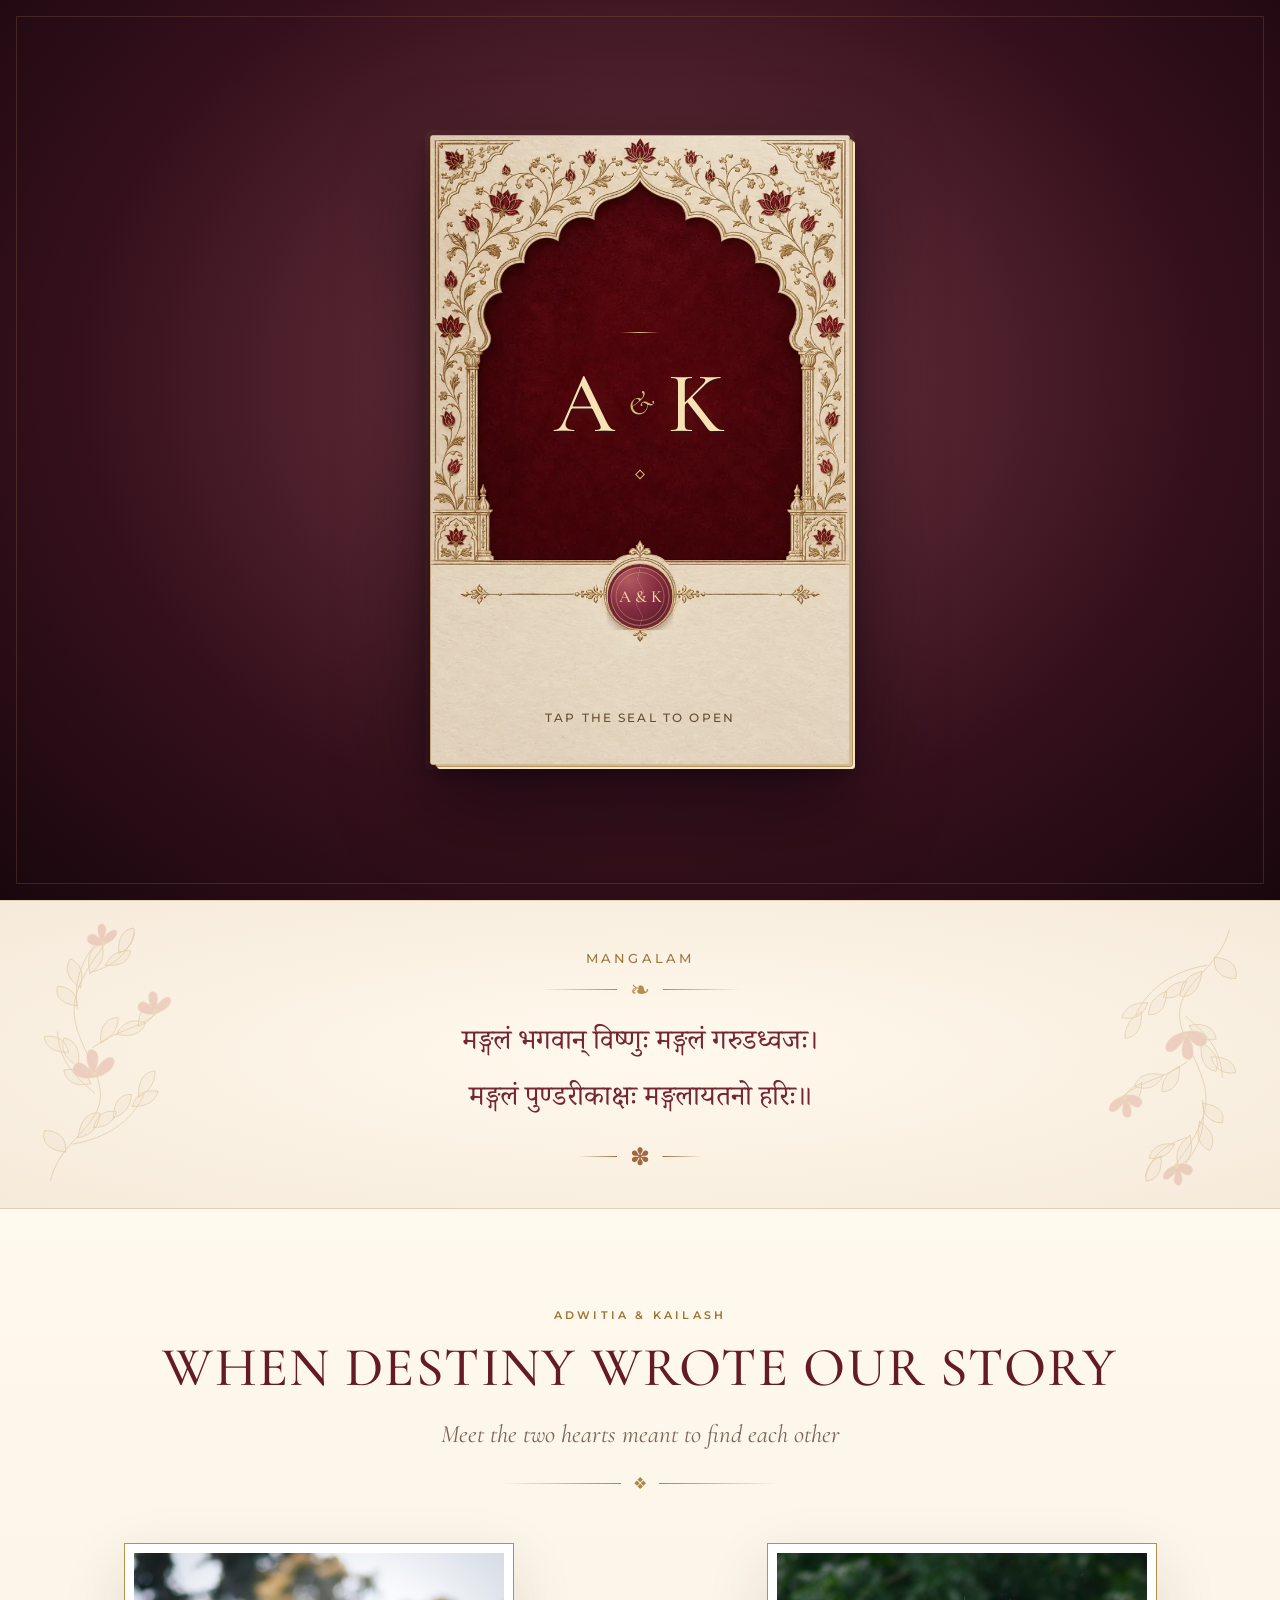
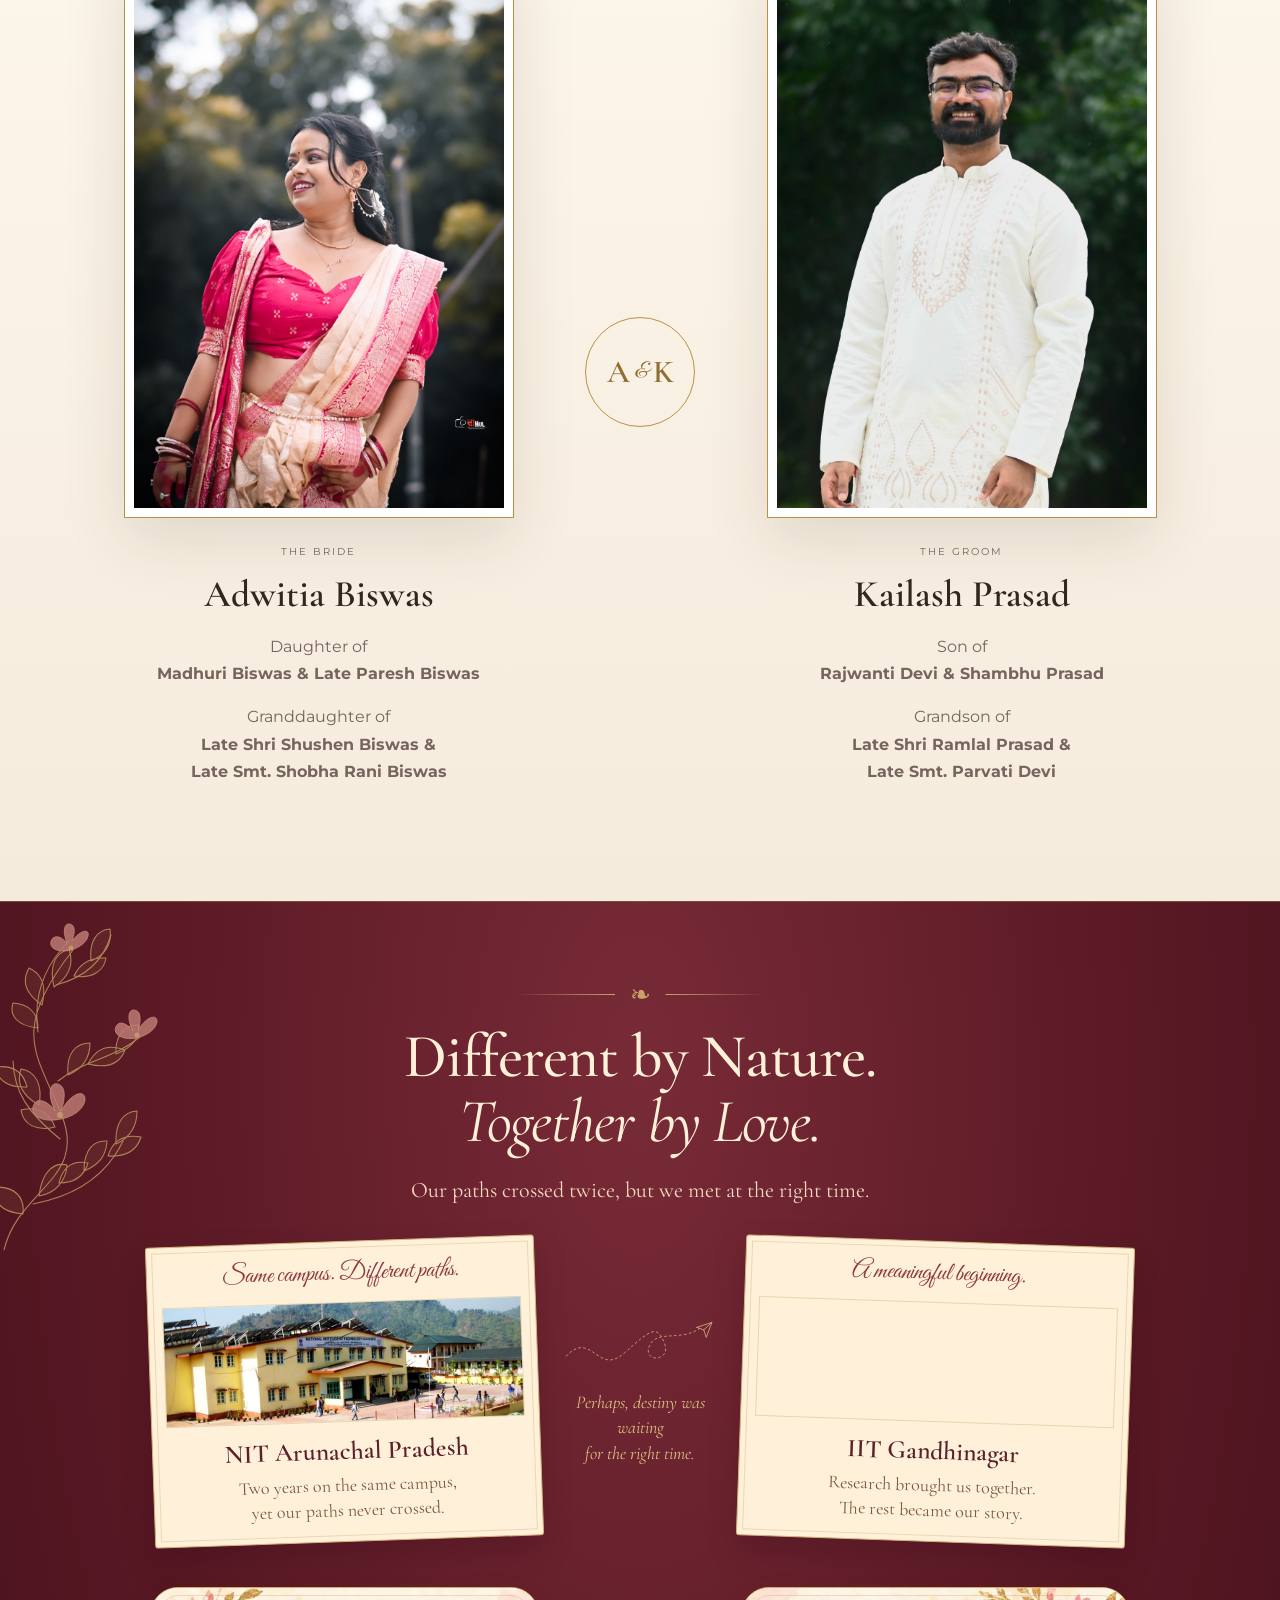
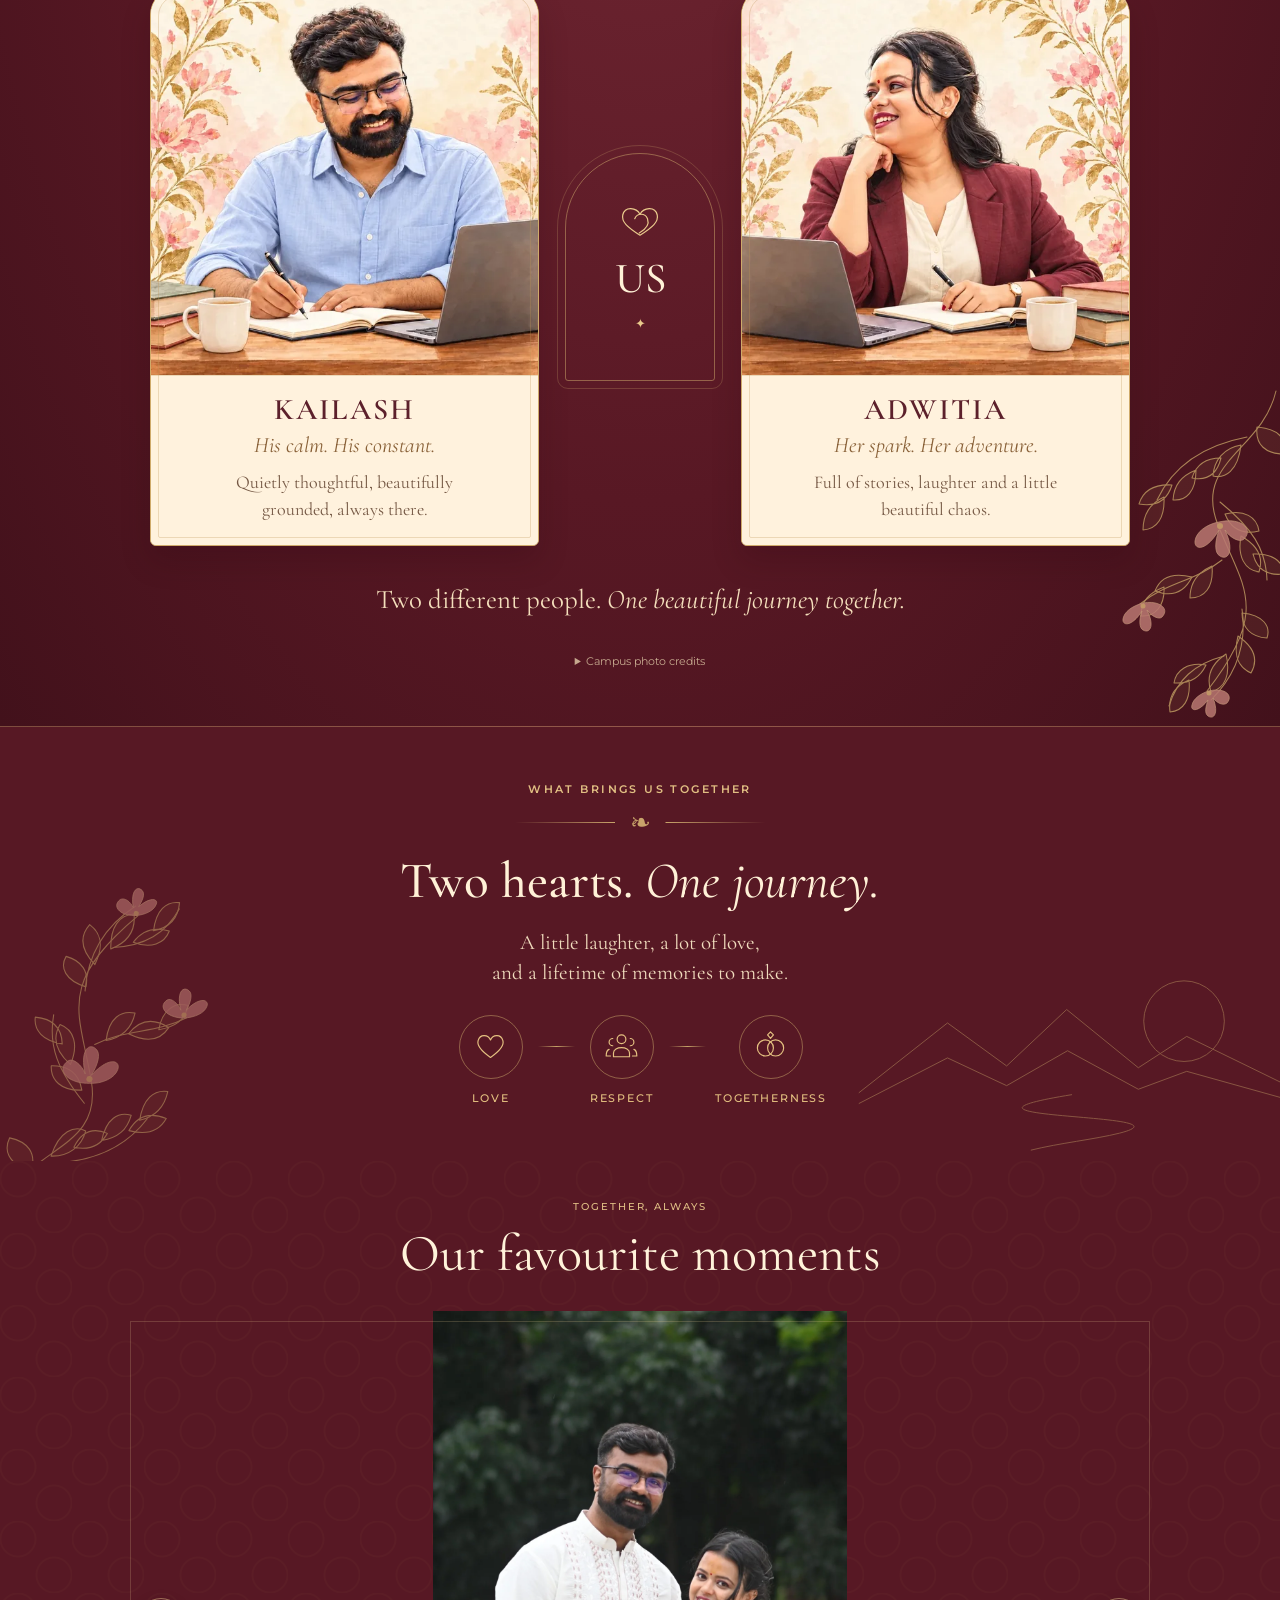
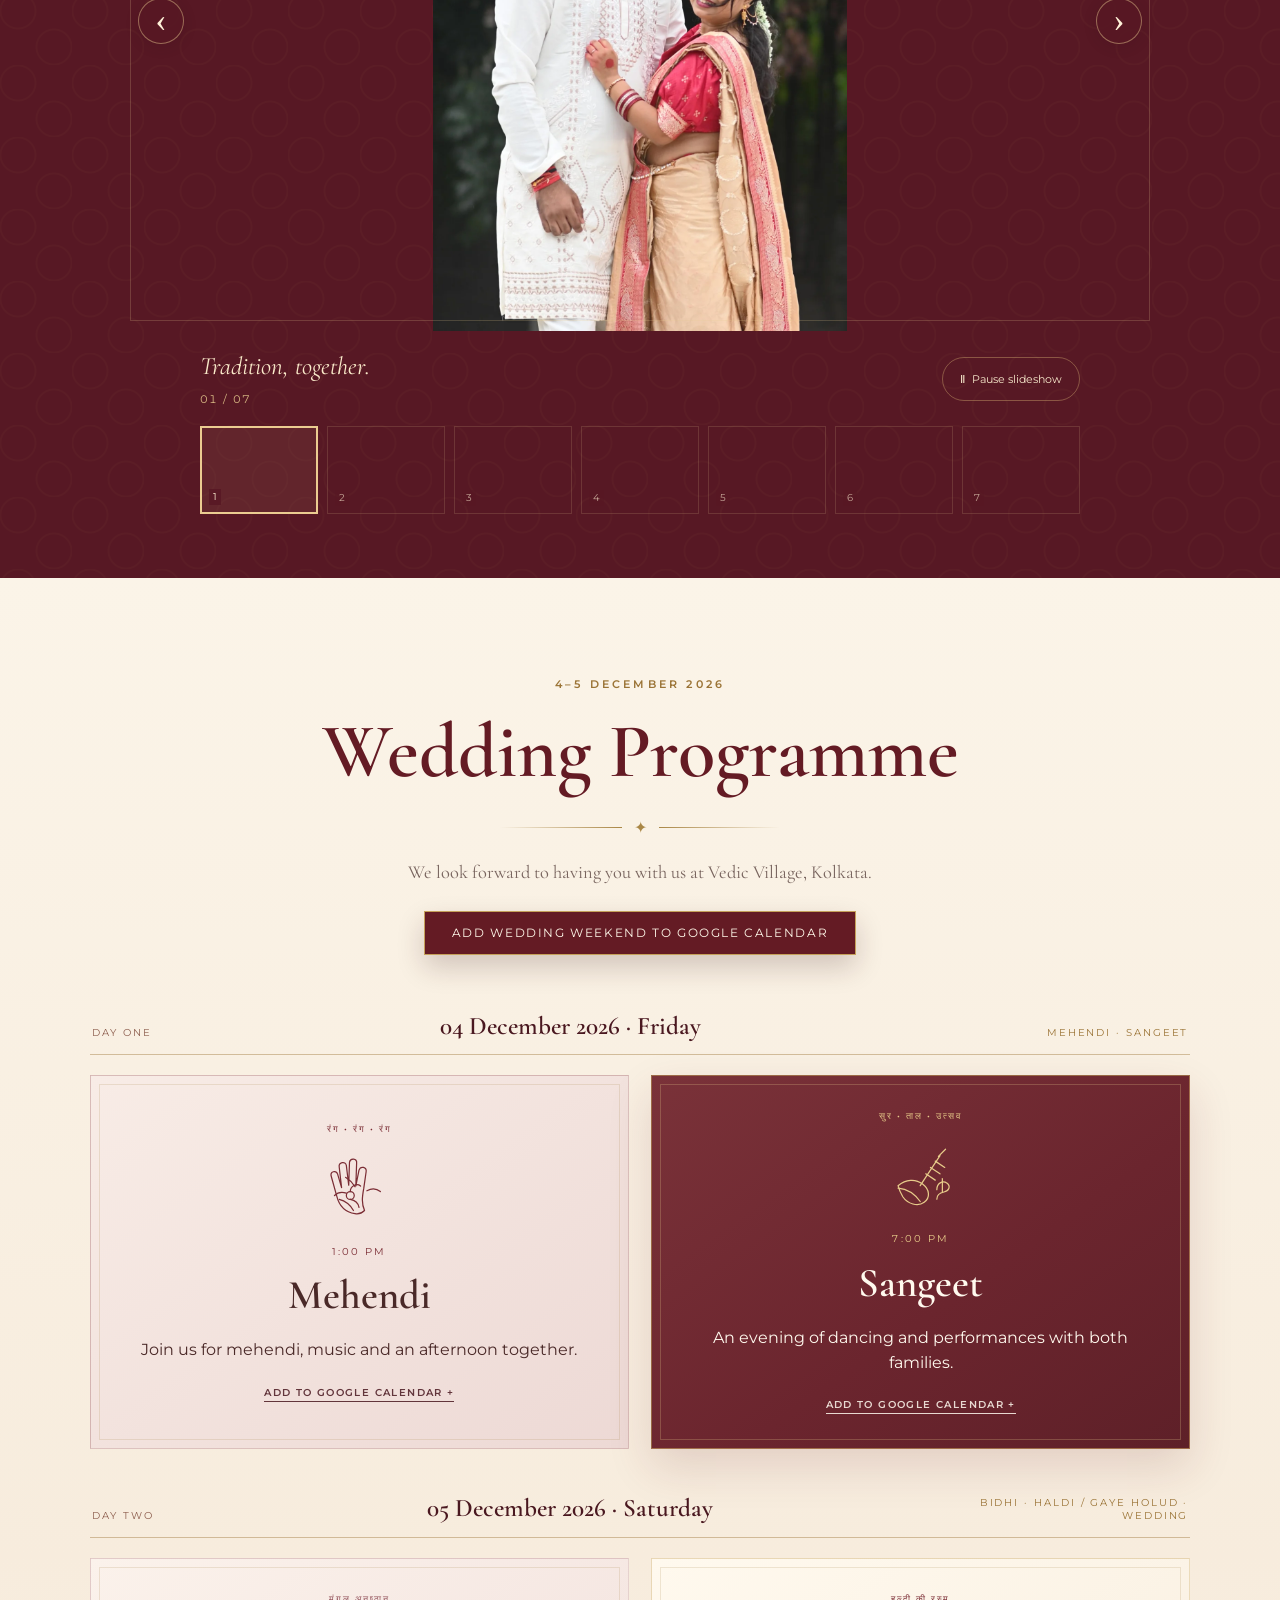
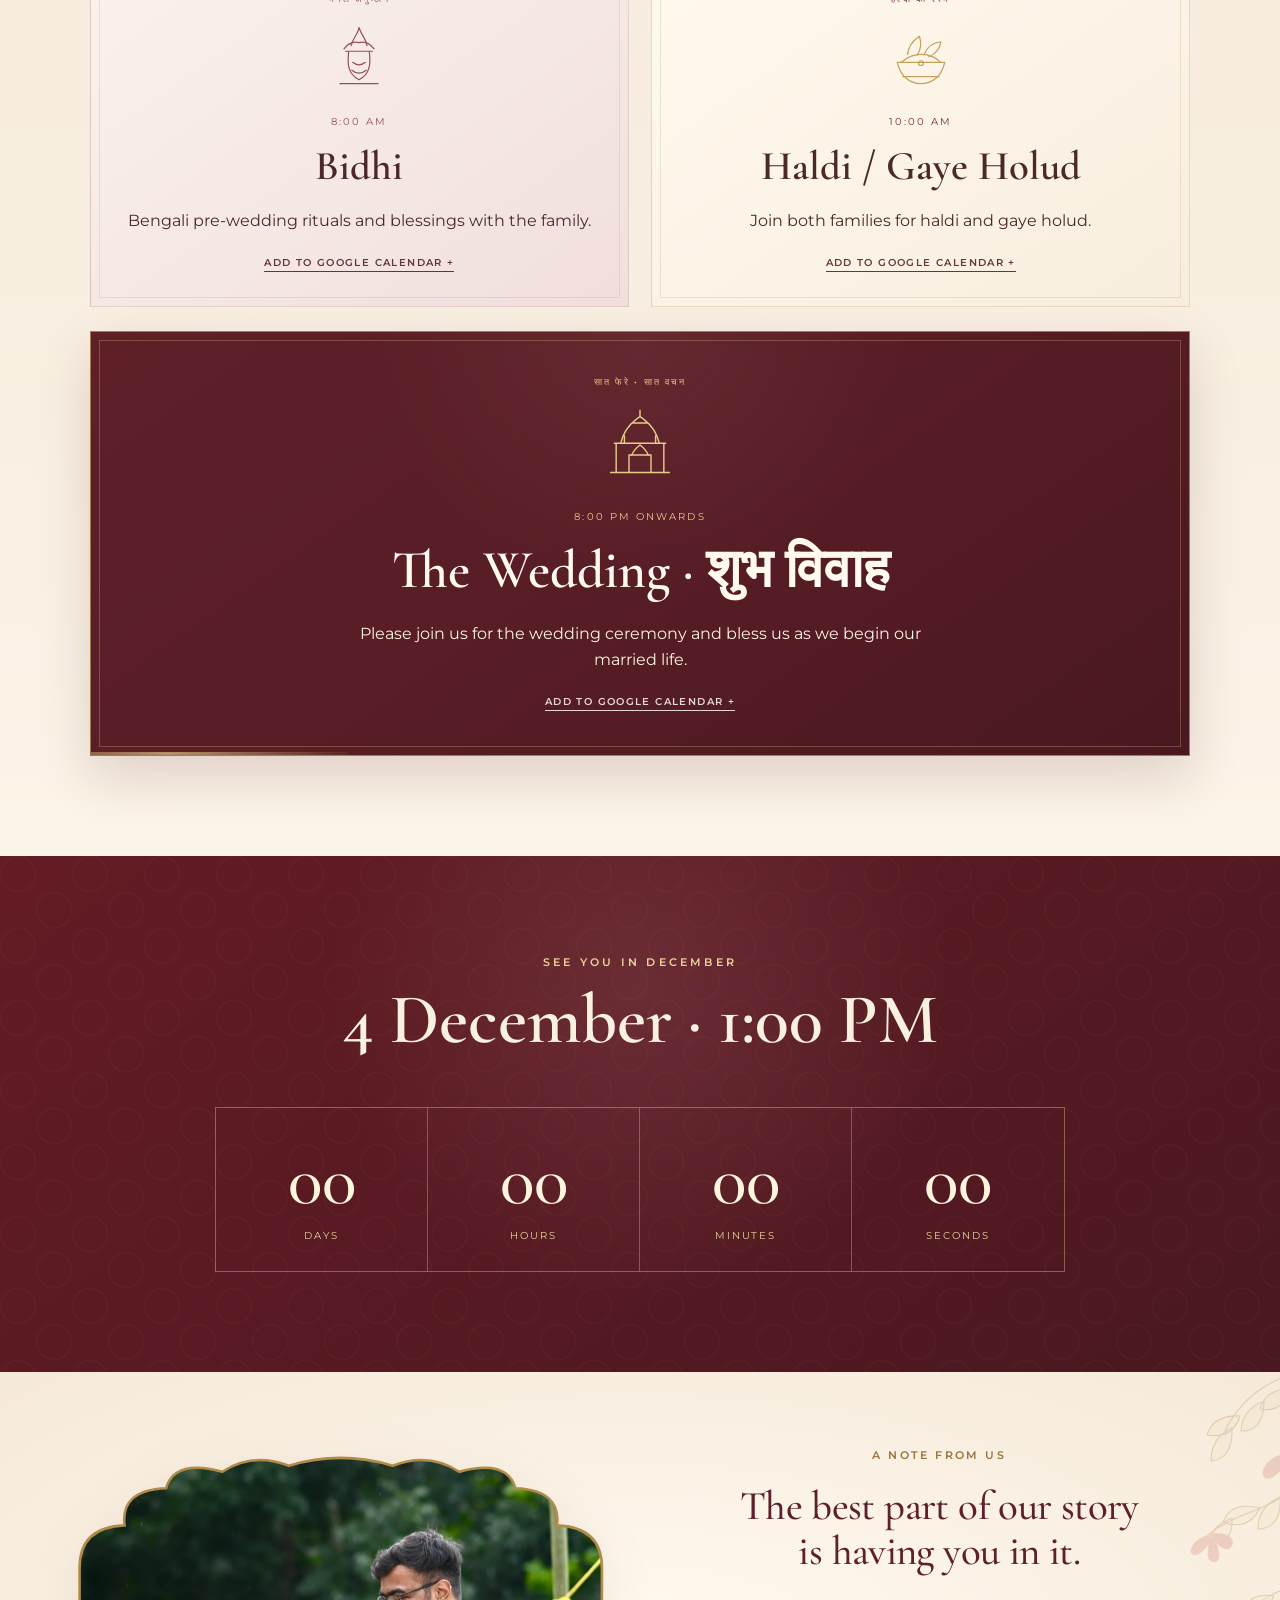
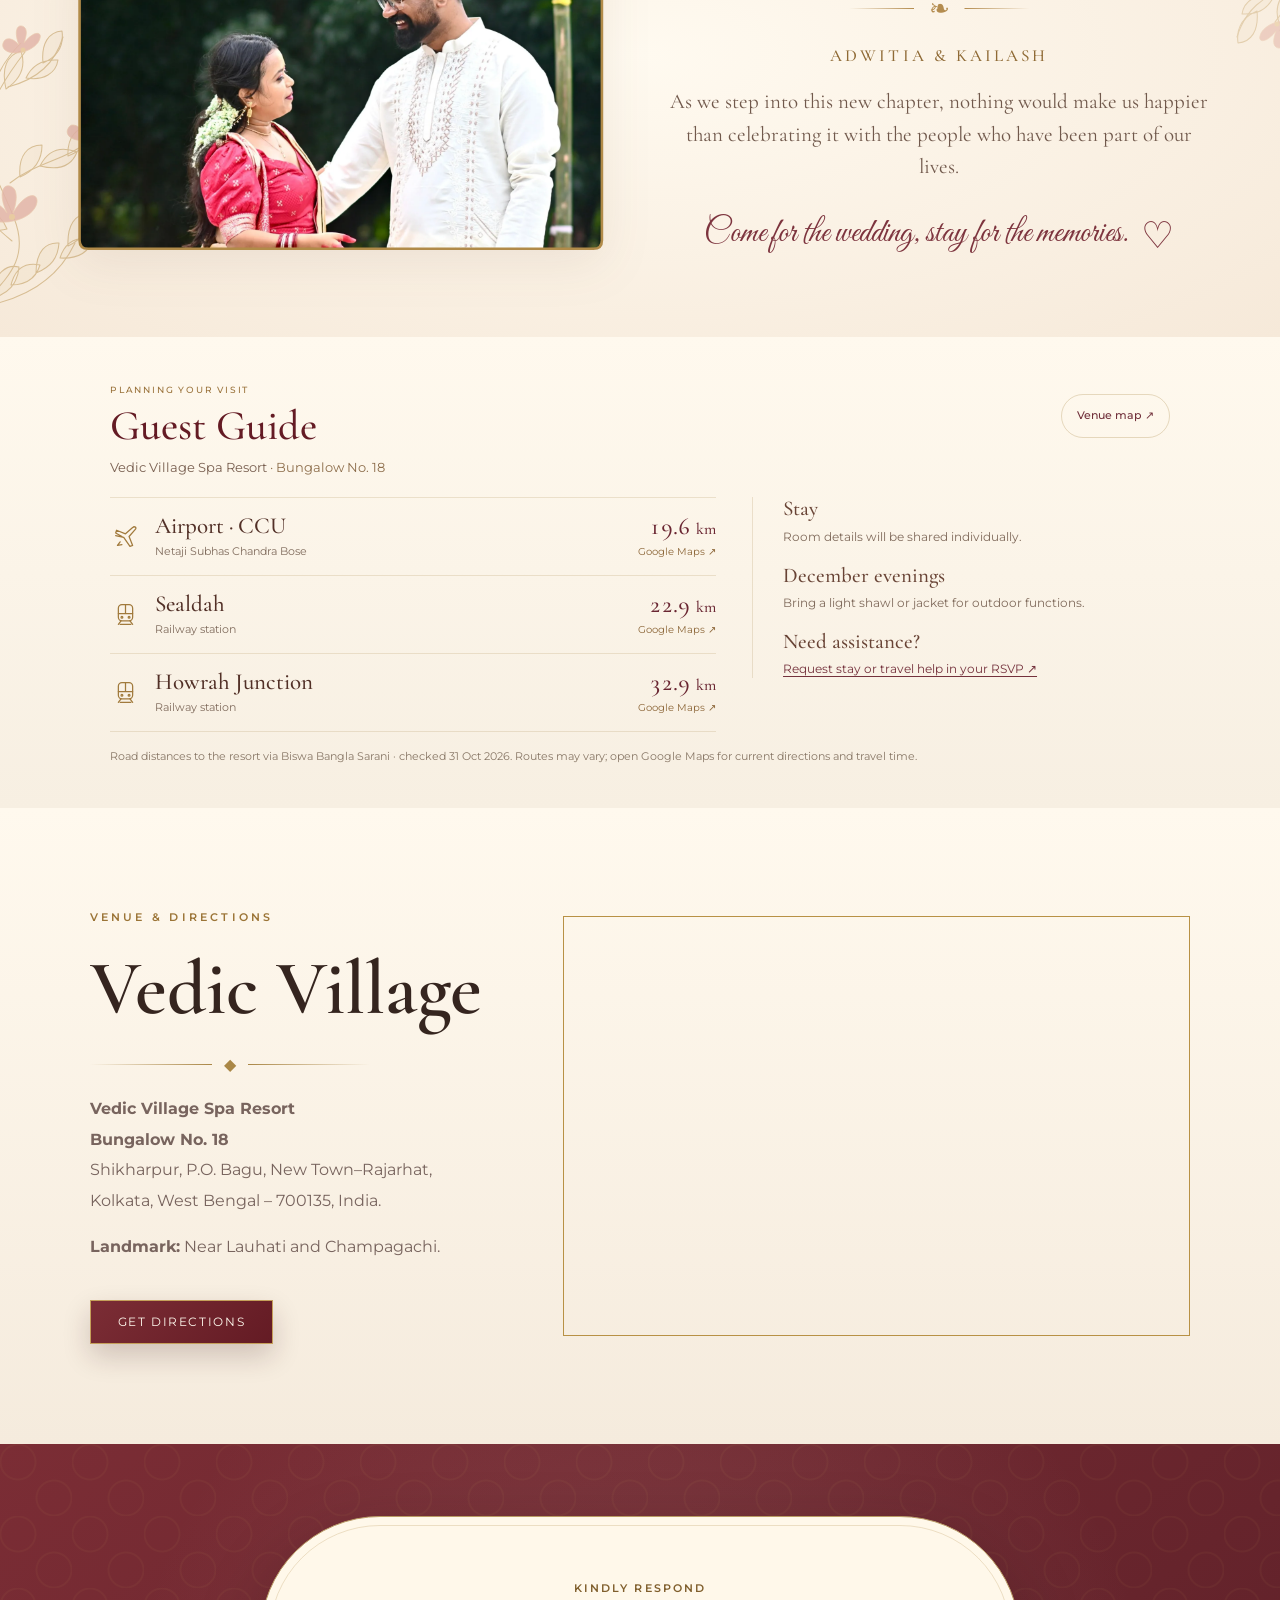
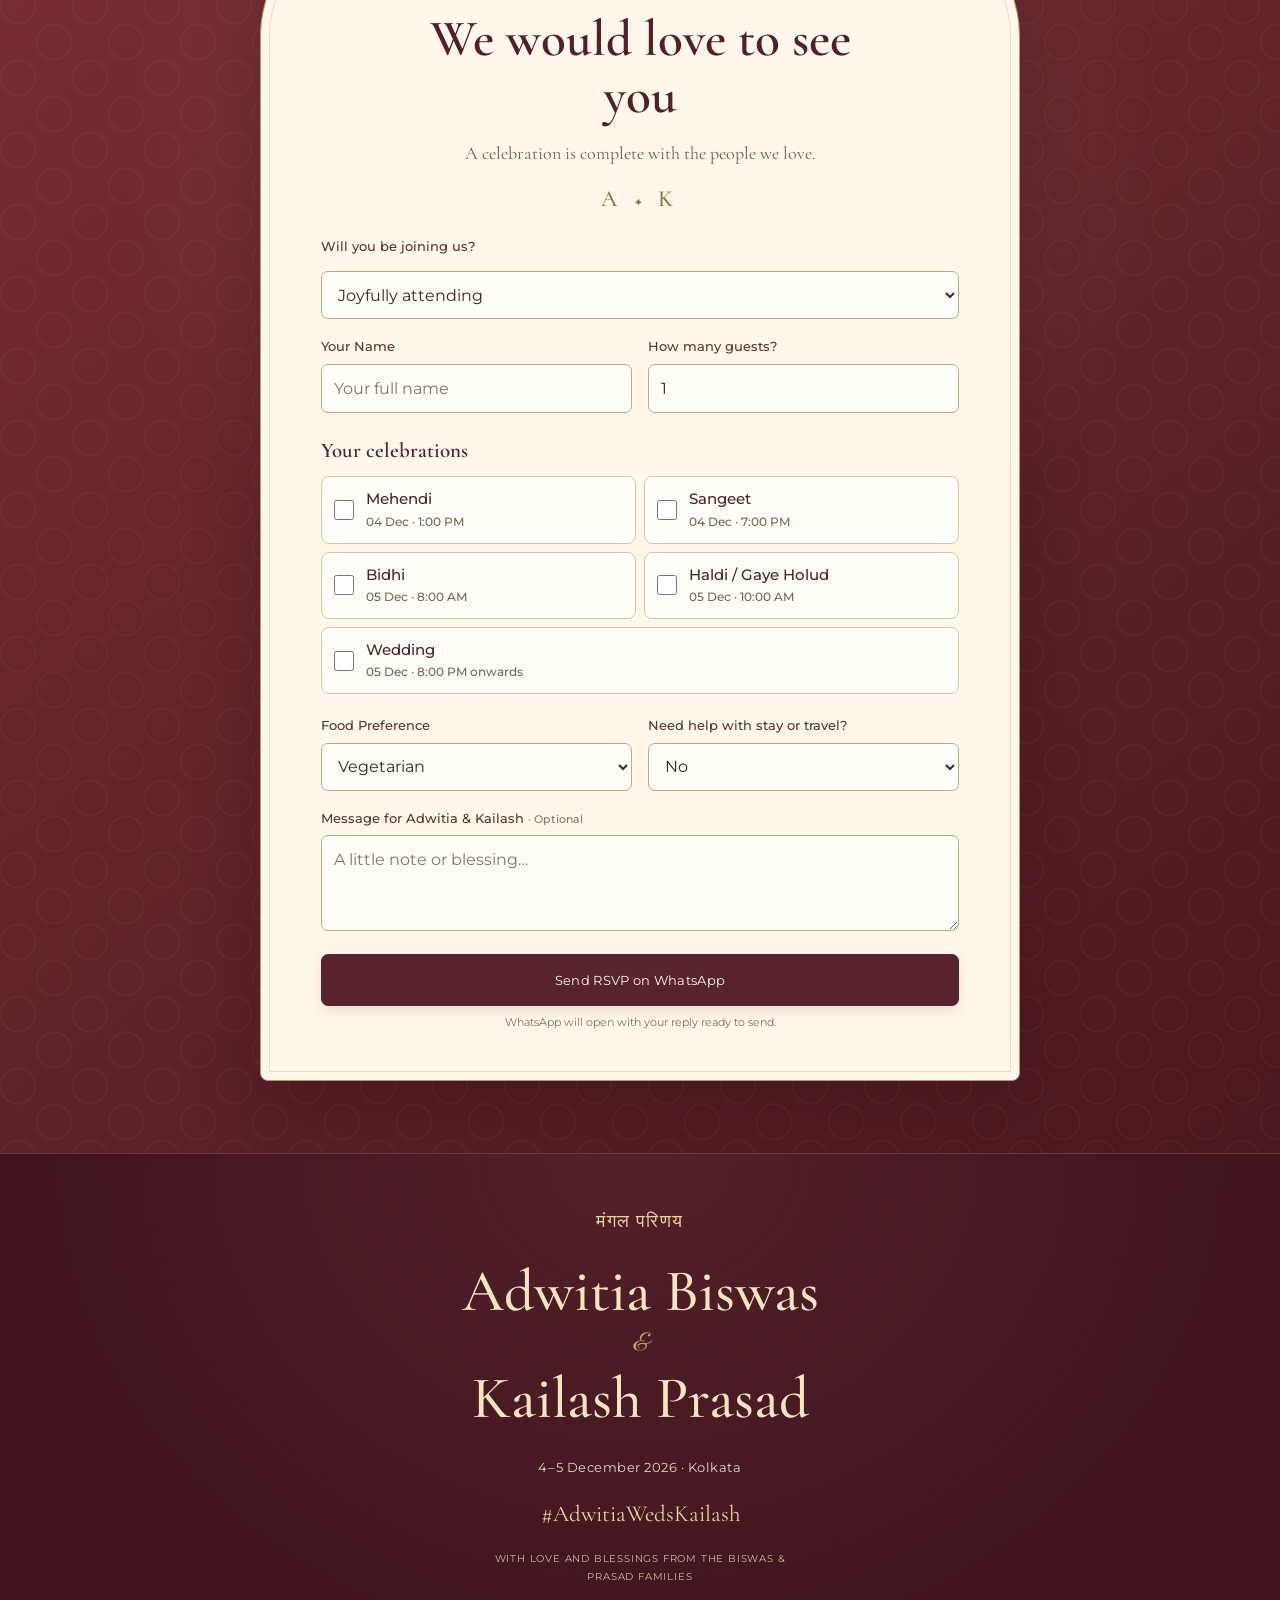
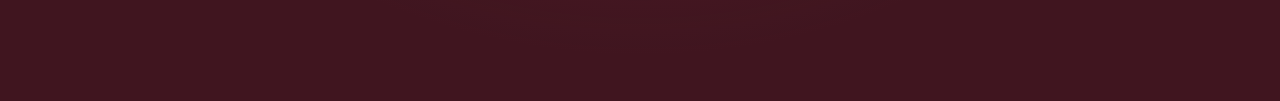
==== commit e651ec38: "Compact both guest guides and add verified Google Maps driving routes and road distances" ====
--- a/index.html
+++ b/index.html
@@ -8,7 +8,7 @@
 <meta content="A royal Bihar–Bengal wedding celebration at Vedic Village, Kolkata · 4–5 December 2026." name="description"/>
 <title>Our Wedding · 4–5 December 2026 · Vedic Village, Kolkata</title>
 <link href="styles.css?v=gallery7" rel="stylesheet"/>
-<meta content="website" property="og:type"/><meta content="Adwitia &amp; Kailash" property="og:title"/><meta content="4–5 December 2026 · Vedic Village, Kolkata" property="og:description"/><meta content="https://kailashprasad.com/wedding-invitation/" property="og:url"/><meta content="https://kailashprasad.com/wedding-invitation/assets/wedding-preview-royal-v4.jpg" property="og:image"/><meta content="Adwitia &amp; Kailash — 4–5 December 2026 — Vedic Village, Kolkata" property="og:image:alt"/><meta content="summary_large_image" name="twitter:card"/><meta content="Adwitia &amp; Kailash · 4–5 December 2026" name="twitter:title"/><meta content="From Champaran to Bengal, with love — Vedic Village, Kolkata." name="twitter:description"/><meta content="https://kailashprasad.com/wedding-invitation/assets/wedding-preview-royal-v4.jpg" name="twitter:image"/><link href="https://kailashprasad.com/wedding-invitation/" rel="canonical"/><link href="assets/favicon.svg" rel="icon" type="image/svg+xml"/><link fetchpriority="low" as="image" href="assets/fast/palace-desktop.webp" media="(min-width: 901px), (orientation: landscape)" rel="preload" type="image/webp"/><link fetchpriority="low" as="image" href="assets/fast/palace-mobile.webp" media="(max-width: 900px) and (orientation: portrait)" rel="preload" type="image/webp"/><meta content="https://kailashprasad.com/wedding-invitation/assets/wedding-preview-royal-v4.jpg" property="og:image:secure_url"/><meta content="image/jpeg" property="og:image:type"/><meta content="1080" property="og:image:width"/><meta content="1080" property="og:image:height"/><link rel="stylesheet" href="wow.css?v=palace-doors-slow2"/><link rel="preload" as="image" fetchpriority="high" href="assets/fast/cover.webp"/><link href="destiny.css?v=speed1" rel="stylesheet"/><link href="welcome.css?v=two-lines1" rel="stylesheet"/><noscript><style>body.locked{overflow:auto}.gate{display:none!important}body.locked .page-music-toggle{display:none!important}.reveal-on-scroll{opacity:1;transform:none}</style></noscript><link rel="preload" as="font" href="assets/fast/invitation-serif.woff2" type="font/woff2" crossorigin="anonymous"/><link rel="stylesheet" href="cinematic.css?v=album7v1"/></head>
+<meta content="website" property="og:type"/><meta content="Adwitia &amp; Kailash" property="og:title"/><meta content="4–5 December 2026 · Vedic Village, Kolkata" property="og:description"/><meta content="https://kailashprasad.com/wedding-invitation/" property="og:url"/><meta content="https://kailashprasad.com/wedding-invitation/assets/wedding-preview-royal-v4.jpg" property="og:image"/><meta content="Adwitia &amp; Kailash — 4–5 December 2026 — Vedic Village, Kolkata" property="og:image:alt"/><meta content="summary_large_image" name="twitter:card"/><meta content="Adwitia &amp; Kailash · 4–5 December 2026" name="twitter:title"/><meta content="From Champaran to Bengal, with love — Vedic Village, Kolkata." name="twitter:description"/><meta content="https://kailashprasad.com/wedding-invitation/assets/wedding-preview-royal-v4.jpg" name="twitter:image"/><link href="https://kailashprasad.com/wedding-invitation/" rel="canonical"/><link href="assets/favicon.svg" rel="icon" type="image/svg+xml"/><link fetchpriority="low" as="image" href="assets/fast/palace-desktop.webp" media="(min-width: 901px), (orientation: landscape)" rel="preload" type="image/webp"/><link fetchpriority="low" as="image" href="assets/fast/palace-mobile.webp" media="(max-width: 900px) and (orientation: portrait)" rel="preload" type="image/webp"/><meta content="https://kailashprasad.com/wedding-invitation/assets/wedding-preview-royal-v4.jpg" property="og:image:secure_url"/><meta content="image/jpeg" property="og:image:type"/><meta content="1080" property="og:image:width"/><meta content="1080" property="og:image:height"/><link rel="stylesheet" href="wow.css?v=palace-doors-slow2"/><link rel="preload" as="image" fetchpriority="high" href="assets/fast/cover.webp"/><link href="destiny.css?v=speed1" rel="stylesheet"/><link href="welcome.css?v=two-lines1" rel="stylesheet"/><noscript><style>body.locked{overflow:auto}.gate{display:none!important}body.locked .page-music-toggle{display:none!important}.reveal-on-scroll{opacity:1;transform:none}</style></noscript><link rel="preload" as="font" href="assets/fast/invitation-serif.woff2" type="font/woff2" crossorigin="anonymous"/><link rel="stylesheet" href="cinematic.css?v=guest-guide1"/></head>
 <body class="locked cover-closed"><a class="skip-link" href="#page">Skip to invitation</a><div aria-hidden="true" id="petals"></div>
 <button aria-label="Play background music" class="page-music-toggle" id="pageMusicToggle" type="button">♪ Play Music</button><audio id="bgMusic" loop="" preload="none" playsinline="">
 <source src="assets/fast/music.mp3" type="audio/mpeg"/>
@@ -168,16 +168,14 @@
 </div>
 </div>
 </section>
-<section class="guest-guide section ivory-soft">
-<div class="section-heading reveal-on-scroll"><p class="eyebrow dark">Planning your visit</p><h2>Guest Guide</h2><div class="gold-divider dark"><span>✦</span></div></div>
-<div class="guide-grid">
-<article class="guide-card reveal-on-scroll"><span>⌂</span><h3>Stay</h3><p>Stay details and room allocation will be shared individually with guests closer to the celebration.</p></article>
-<article class="guide-card reveal-on-scroll"><span>✈</span><h3>Airport</h3><p><strong>Netaji Subhas Chandra Bose International Airport</strong><br/>Approx. 12 km · allow roughly 30–45 min, traffic dependent.</p></article>
-<article class="guide-card reveal-on-scroll"><span>🚆</span><h3>Sealdah</h3><p><strong>Sealdah Railway Station</strong><br/>Approx. 22 km · allow roughly 45–75 min, traffic dependent.</p></article>
-<article class="guide-card reveal-on-scroll"><span>🚆</span><h3>Howrah</h3><p><strong>Howrah Railway Station</strong><br/>Approx. 27 km · allow roughly 60–90 min, traffic dependent.</p></article>
-<article class="guide-card reveal-on-scroll"><span>♨</span><h3>December Weather</h3><p>Kolkata evenings can feel pleasantly cool in December. A light shawl or jacket may be useful for outdoor functions.</p></article>
-<article class="guide-card reveal-on-scroll hospitality-card"><span>☎</span><h3>Wedding Helpdesk</h3><p>For any stay or travel assistance, please let us know in your RSVP and our family will coordinate with you.</p></article></div>
-</section>
+<section class="guest-guide section ivory-soft compact-guest-guide" id="guest-guide" aria-labelledby="guest-guide-title">
+<div class="compact-guide-wrap">
+<div class="compact-guide-heading"><div><p class="eyebrow dark">Planning your visit</p><h2 id="guest-guide-title">Guest Guide</h2></div><a class="guide-map-link" href="https://www.google.com/maps?cid=13233575439673241858" target="_blank" rel="noopener">Venue map ↗</a></div>
+<p class="guide-destination">Vedic Village Spa Resort <span>· Bungalow No. 18</span></p>
+<div class="compact-guide-body"><div class="arrival-routes" aria-label="Travel routes to the resort"><a class="arrival-route" href="https://www.google.com/maps/dir/?api=1&amp;origin=Netaji+Subhas+Chandra+Bose+International+Airport%2C+Kolkata&amp;destination=Vedic+Village+Spa+Resort%2C+Shikharpur+P.O%2C+Bagu%2C+Newtown%2C+Sikharpur%2C+Kolkata%2C+West+Bengal+700135%2C+India&amp;travelmode=driving" target="_blank" rel="noopener" aria-label="Google Maps driving directions from Netaji Subhas Chandra Bose International Airport, Kolkata to Vedic Village Spa Resort"><span class="arrival-icon"><svg viewBox="0 0 28 28" aria-hidden="true"><path d="m3 13 9 2 7 10 3-1-4-10 7-8c2-2-1-4-3-2l-8 7L4 7 3 10l7 4M8 20l-3 4 5-1"/></svg></span><span class="arrival-name"><strong>Airport · CCU</strong><small>Netaji Subhas Chandra Bose</small></span><span class="arrival-distance"><strong>19.6 <span>km</span></strong><small>Google Maps ↗</small></span></a><a class="arrival-route" href="https://www.google.com/maps/dir/?api=1&amp;origin=Sealdah+Railway+Station%2C+Kolkata&amp;destination=Vedic+Village+Spa+Resort%2C+Shikharpur+P.O%2C+Bagu%2C+Newtown%2C+Sikharpur%2C+Kolkata%2C+West+Bengal+700135%2C+India&amp;travelmode=driving" target="_blank" rel="noopener" aria-label="Google Maps driving directions from Sealdah Railway Station, Kolkata to Vedic Village Spa Resort"><span class="arrival-icon"><svg viewBox="0 0 28 28" aria-hidden="true"><rect x="6" y="3" width="16" height="18" rx="4"/><path d="M6 13h16M14 3v10M9 21l-3 4M19 21l3 4M8 25h12"/><circle cx="10" cy="17" r="1"/><circle cx="18" cy="17" r="1"/></svg></span><span class="arrival-name"><strong>Sealdah</strong><small>Railway station</small></span><span class="arrival-distance"><strong>22.9 <span>km</span></strong><small>Google Maps ↗</small></span></a><a class="arrival-route" href="https://www.google.com/maps/dir/?api=1&amp;origin=Howrah+Junction+Railway+Station%2C+Howrah&amp;destination=Vedic+Village+Spa+Resort%2C+Shikharpur+P.O%2C+Bagu%2C+Newtown%2C+Sikharpur%2C+Kolkata%2C+West+Bengal+700135%2C+India&amp;travelmode=driving" target="_blank" rel="noopener" aria-label="Google Maps driving directions from Howrah Junction Railway Station, Howrah to Vedic Village Spa Resort"><span class="arrival-icon"><svg viewBox="0 0 28 28" aria-hidden="true"><rect x="6" y="3" width="16" height="18" rx="4"/><path d="M6 13h16M14 3v10M9 21l-3 4M19 21l3 4M8 25h12"/><circle cx="10" cy="17" r="1"/><circle cx="18" cy="17" r="1"/></svg></span><span class="arrival-name"><strong>Howrah Junction</strong><small>Railway station</small></span><span class="arrival-distance"><strong>32.9 <span>km</span></strong><small>Google Maps ↗</small></span></a></div>
+<aside class="guest-essentials" aria-label="Stay, weather and assistance"><div class="guest-essential"><h3>Stay</h3><p>Room details will be shared individually.</p></div><div class="guest-essential"><h3>December evenings</h3><p>Bring a light shawl or jacket for outdoor functions.</p></div><div class="guest-essential"><h3>Need assistance?</h3><p><a href="#rsvp">Request stay or travel help in your RSVP ↗</a></p></div></aside></div>
+<p class="guide-route-note">Road distances to the resort via Biswa Bangla Sarani · checked 31 Oct 2026. Routes may vary; open Google Maps for current directions and travel time.</p>
+</div></section>
 <section class="venue section ivory" id="venue">
 <div class="venue-wrap">
 <div class="venue-copy reveal-on-scroll"><p class="eyebrow dark">Venue &amp; directions</p><h2>Vedic Village</h2><div class="gold-divider dark left"><span>◆</span></div><p><strong>Vedic Village Spa Resort</strong><br/><strong>Bungalow No. 18</strong><br/>Shikharpur, P.O. Bagu, New Town–Rajarhat,<br/>Kolkata, West Bengal – 700135, India.</p><p><strong>Landmark:</strong> Near Lauhati and Champagachi.</p><a class="royal-btn dark-btn" href="https://www.google.com/maps/search/?api=1&amp;query=Vedic%20Village%20Spa%20Resort%2C%20Shikharpur%2C%20P.O.%20Bagu%2C%20Rajarhat%2C%20Kolkata%2C%20West%20Bengal%20700135%2C%20India" rel="noopener" target="_blank">Get Directions</a></div>
@@ -210,3 +208,4 @@
 
 
 
+
--- a/cinematic.css
+++ b/cinematic.css
@@ -103,3 +103,52 @@
 }
 @media(max-width:360px){.album-thumbnails{grid-template-columns:repeat(4,minmax(0,1fr))}.album-thumb{aspect-ratio:1;max-height:76px}.album-caption-text{font-size:19px}.album-heading h2{font-size:30px}}
 @media(prefers-reduced-motion:reduce){.album-slide.is-active,.album-thumb{transition:none!important}}
+
+
+/* Compact guest guide: three linked travel rows and brief essentials. */
+.guest-guide.compact-guest-guide{padding:46px 22px 42px;background:linear-gradient(180deg,#fff9ee,#f7efe2);color:#56312c}
+.compact-guide-wrap{max-width:1060px;margin:auto}
+.compact-guide-heading{display:flex;align-items:center;justify-content:space-between;gap:20px;margin:0 0 10px}
+.compact-guide-heading .eyebrow{font:500 9px/1.5 Montserrat,Arial,sans-serif;letter-spacing:.2em;color:#9b743d;margin:0 0 7px}
+.compact-guide-heading h2{font:500 42px/1.05 'Cormorant Garamond',Georgia,serif;color:#641b24;margin:0}
+.guide-map-link{display:inline-flex;align-items:center;justify-content:center;min-height:44px;padding:10px 15px;border:1px solid #b89a6359;border-radius:25px;color:#71303b;text-decoration:none;font:500 11px/1.4 Montserrat,Arial,sans-serif;white-space:nowrap}
+.guide-destination{font:400 13px/1.5 Montserrat,Arial,sans-serif;color:#785f50;margin:0 0 20px}
+.guide-destination span{color:#8d6e4c;white-space:nowrap}
+.compact-guide-body{display:grid;grid-template-columns:minmax(0,1.45fr) minmax(240px,1fr);gap:36px;align-items:start}
+.arrival-routes{border-top:1px solid #bca17245}
+.arrival-route{display:flex;align-items:center;gap:15px;padding:14px 0;min-height:78px;text-align:left;border-bottom:1px solid #bca17245;text-decoration:none;color:#56312c;transition:background .2s}
+.arrival-route:hover{background:#c9a46a0a}
+.arrival-icon{display:grid;place-items:center;flex:0 0 30px;color:#a17a3c}
+.arrival-icon svg{width:25px;height:25px;stroke:currentColor;fill:none;stroke-width:1.4;stroke-linecap:round;stroke-linejoin:round}
+.arrival-name{flex:1;min-width:0}
+.arrival-name strong{display:block;font:500 23px/1.1 'Cormorant Garamond',Georgia,serif;color:#523027}
+.arrival-name small{display:block;font:400 11px/1.5 Montserrat,Arial,sans-serif;color:#806c5d;margin-top:4px}
+.arrival-distance{flex-shrink:0;text-align:right}
+.arrival-distance strong{display:block;font:500 24px/1 'Cormorant Garamond',Georgia,serif;color:#6a2632;font-variant-numeric:tabular-nums;white-space:nowrap}
+.arrival-distance strong span{font-size:16px}
+.arrival-distance small{display:block;font:400 10px/1.5 Montserrat,Arial,sans-serif;color:#8c6638;margin-top:5px;white-space:nowrap}
+.guest-essentials{border-left:1px solid #bca17245;padding-left:30px;text-align:left}
+.guest-essential+.guest-essential{margin-top:18px}
+.guest-essential h3{font:500 21px/1.15 'Cormorant Garamond',Georgia,serif;color:#684335;margin:0 0 5px}
+.guest-essential p{font:400 12px/1.6 Montserrat,Arial,sans-serif;color:#806b5c;margin:0}
+.guest-essential a{color:#74313c;text-decoration:underline;text-underline-offset:3px}
+.guide-route-note{font:400 11px/1.6 Montserrat,Arial,sans-serif;color:#887766;margin:16px 0 0;max-width:850px;text-align:left}
+.compact-guest-guide a:focus-visible{outline:2px solid #996d37;outline-offset:4px}
+@media(max-width:700px){
+ .guest-guide.compact-guest-guide{padding:30px 20px 28px}
+ .compact-guide-heading{gap:12px;margin-bottom:10px}.compact-guide-heading h2{font-size:34px}.compact-guide-heading .eyebrow{font-size:8px;margin-bottom:6px}
+ .guide-map-link{font-size:11px;padding:10px 12px;min-height:42px}
+ .guide-destination{font-size:11px;line-height:1.7;margin-bottom:16px}
+ .compact-guide-body{grid-template-columns:1fr;gap:20px}
+ .arrival-route{min-height:74px;padding:12px 0;gap:10px}
+ .arrival-icon{flex-basis:27px}.arrival-icon svg{width:23px;height:23px}
+ .arrival-name strong{font-size:23px}.arrival-name small{font-size:11px;max-width:165px}
+ .arrival-distance strong{font-size:24px}.arrival-distance strong span{font-size:15px}.arrival-distance small{font-size:11px}
+ .guest-essentials{padding:0;border-left:0;display:grid;grid-template-columns:1fr 1fr;gap:14px 18px}
+ .guest-essential+.guest-essential{margin-top:0}.guest-essential:last-child{grid-column:1 / -1}
+ .guest-essential h3{font-size:20px;margin-bottom:4px}.guest-essential p{font-size:12px;line-height:1.6}
+ .guest-essential:last-child h3{display:inline;font-size:18px;margin-right:6px}.guest-essential:last-child p{display:inline}
+ .guide-route-note{font-size:11px;line-height:1.65;margin-top:16px}
+}
+@media(max-width:360px){.guest-guide.compact-guest-guide{padding-left:16px;padding-right:16px}.compact-guide-heading h2{font-size:31px}.guide-map-link{font-size:10px;padding:9px 10px}.arrival-name strong{font-size:22px}.arrival-name small{max-width:126px}.arrival-route{gap:8px}}
+@media(prefers-reduced-motion:reduce){.arrival-route{transition:none}}
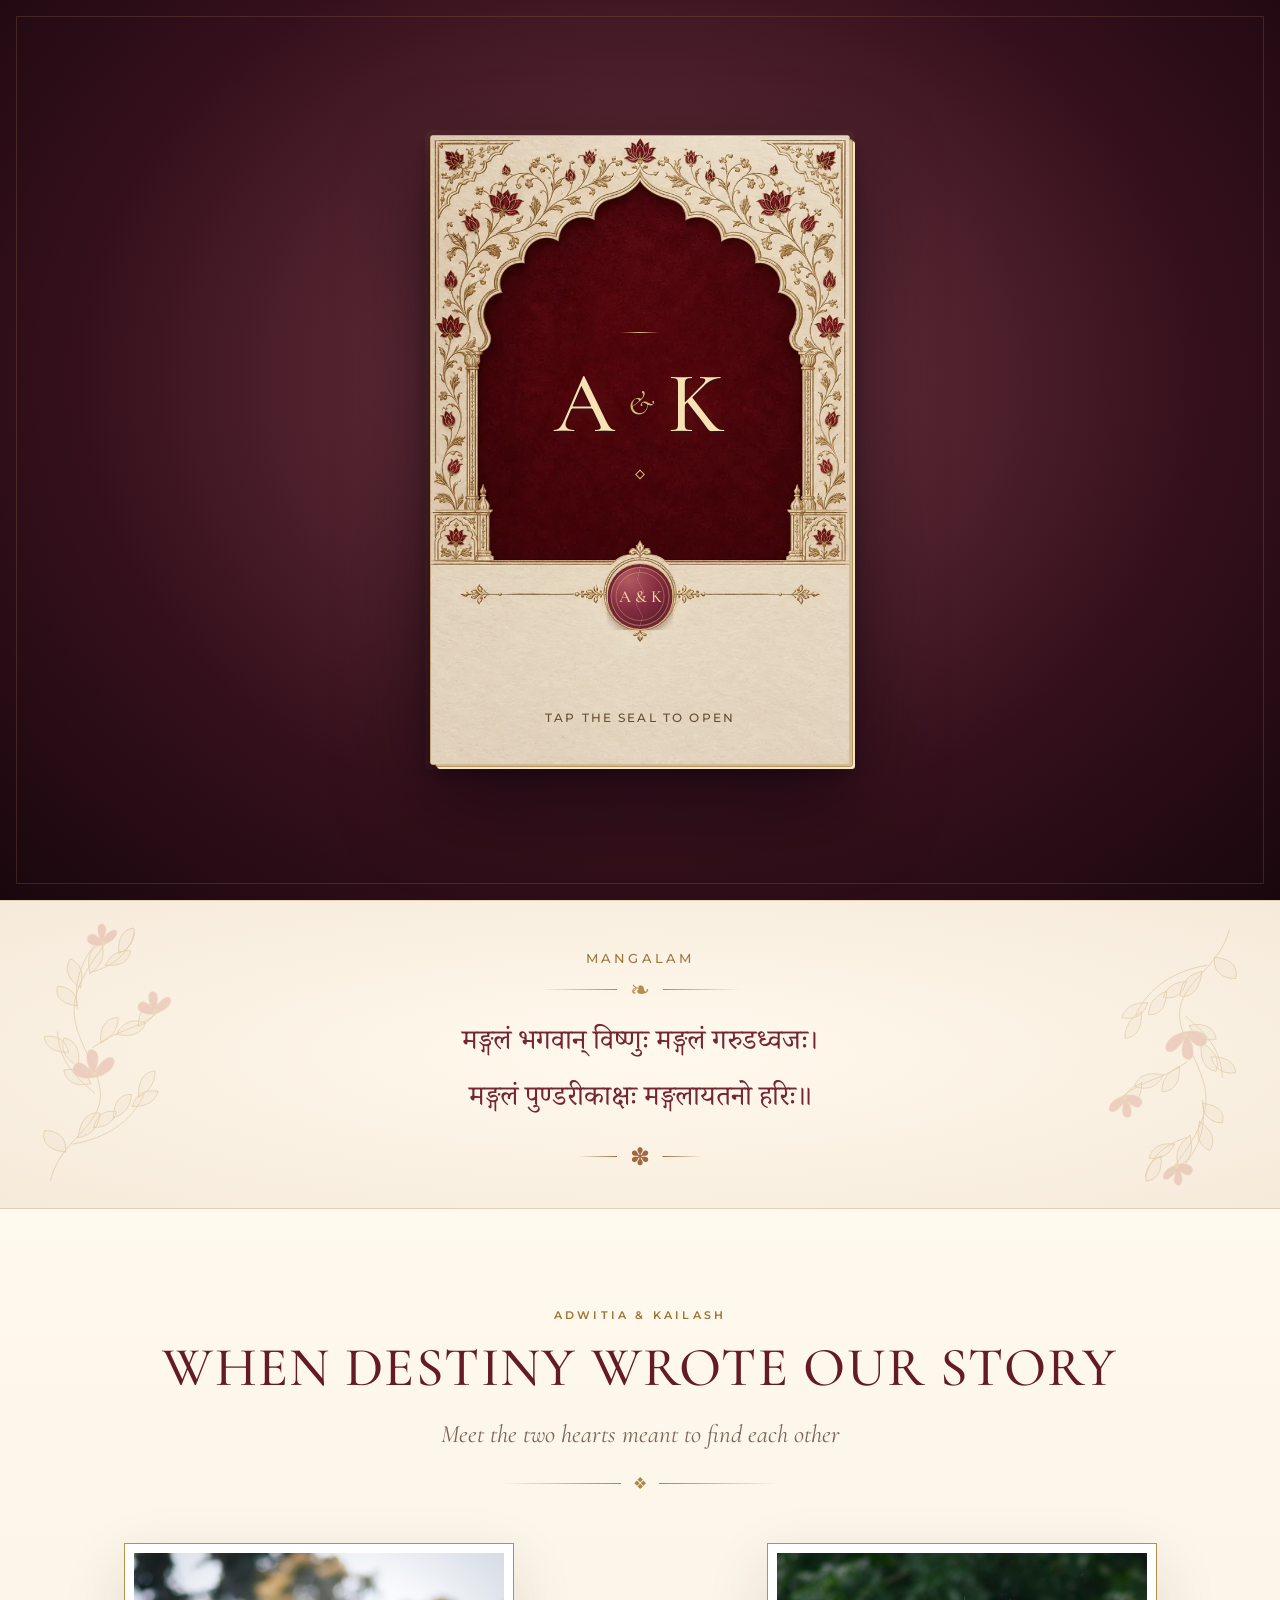
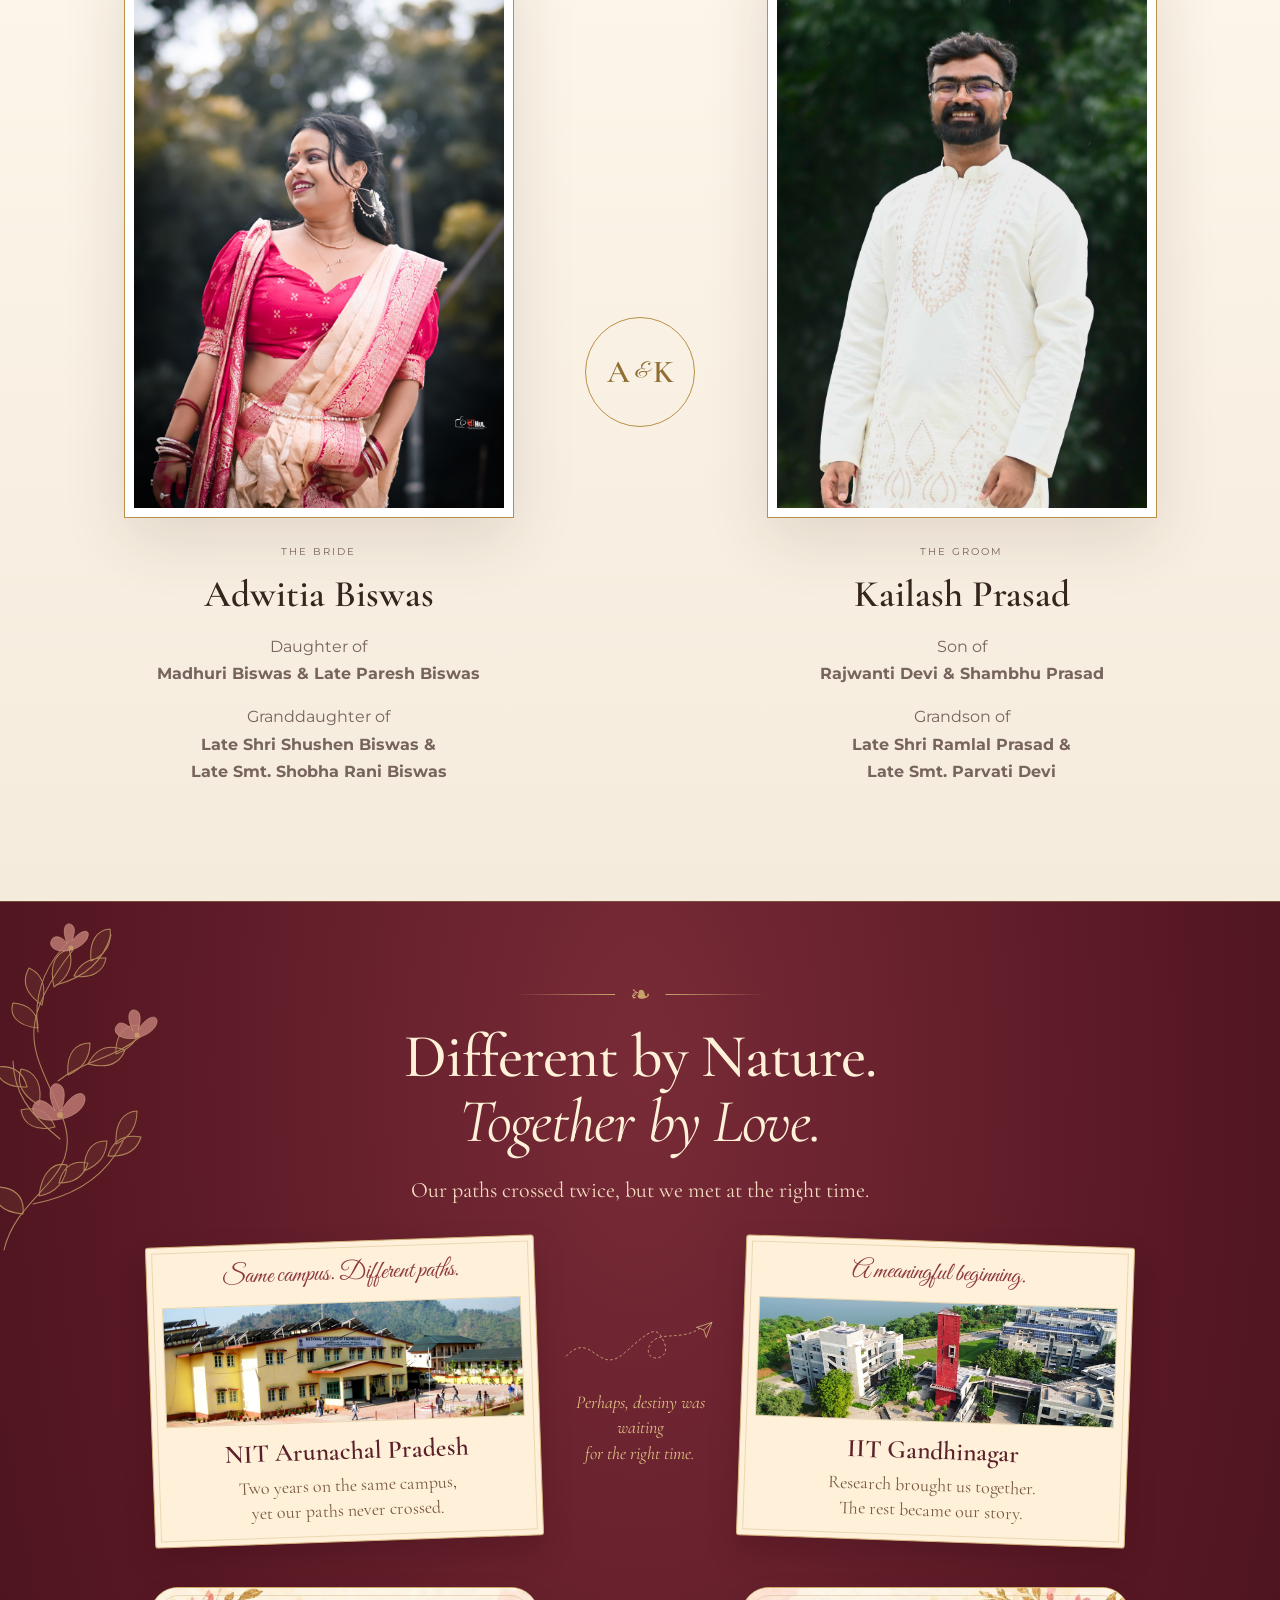
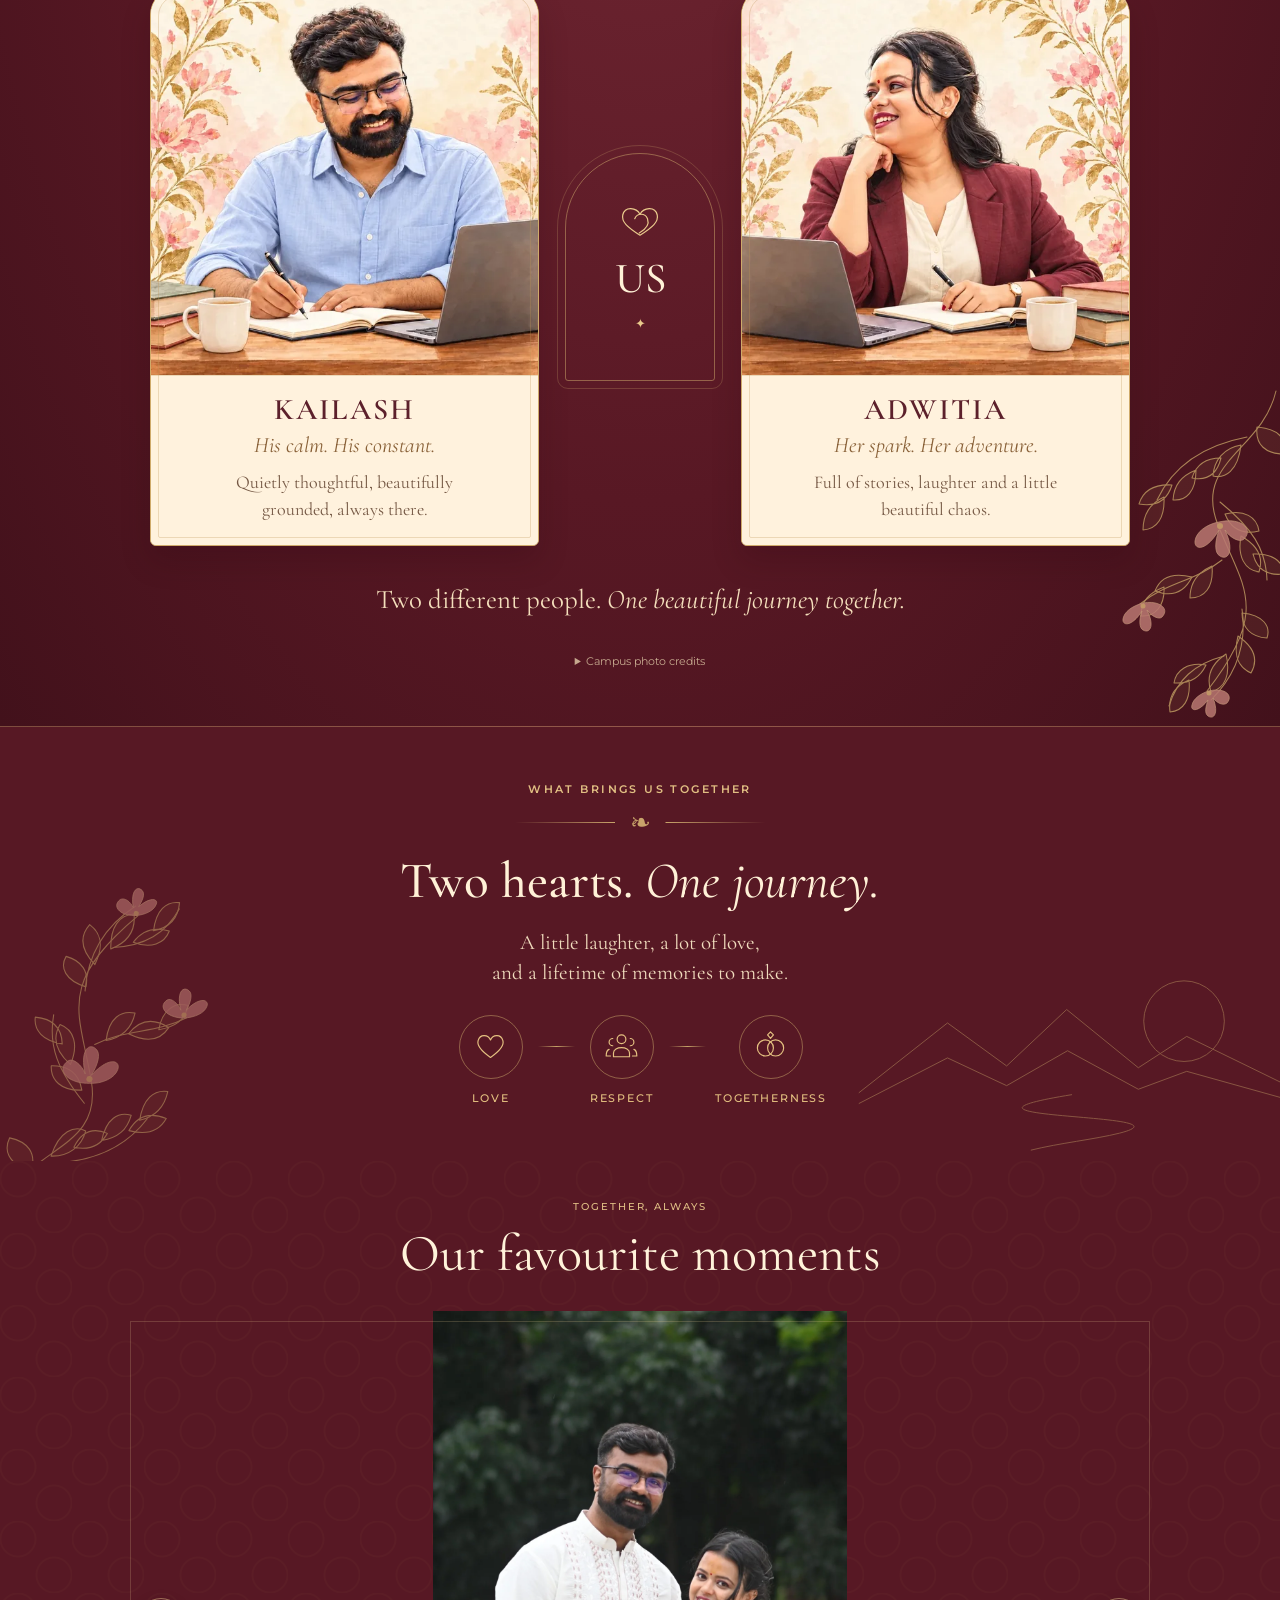
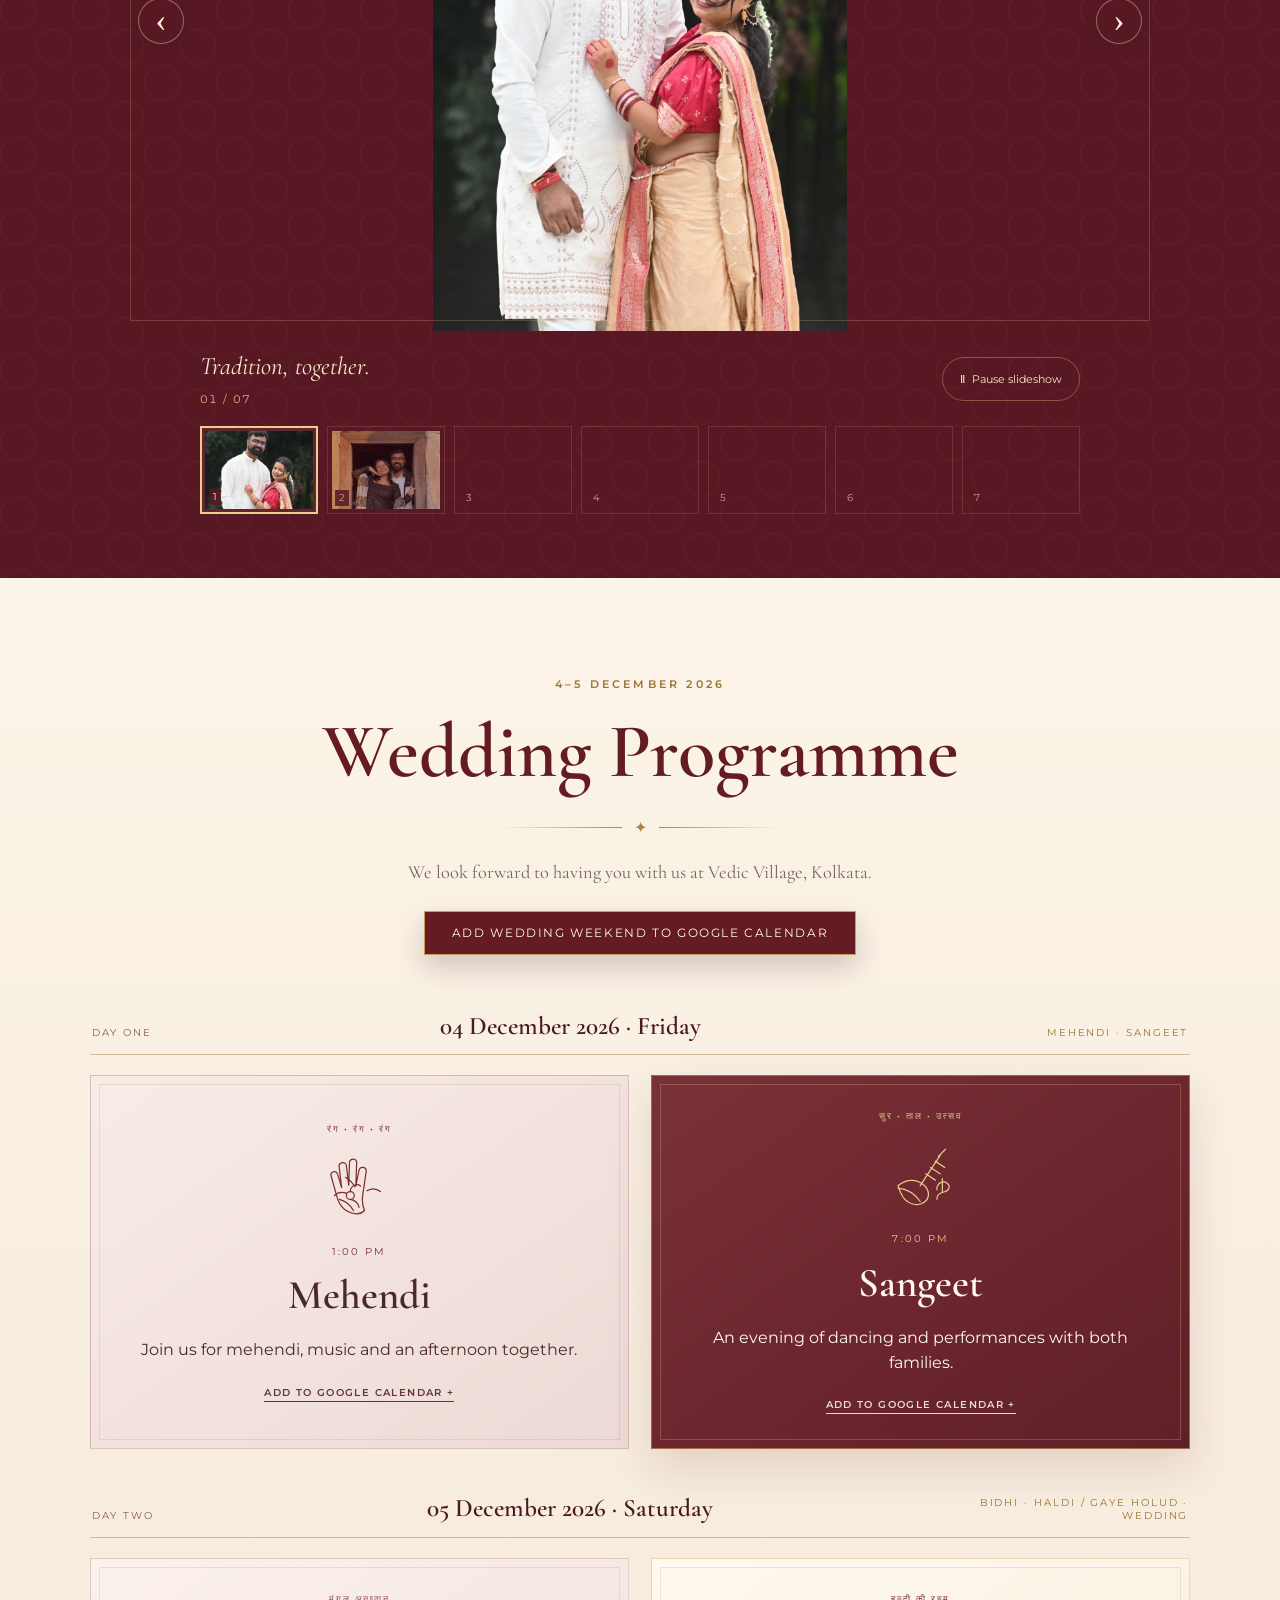
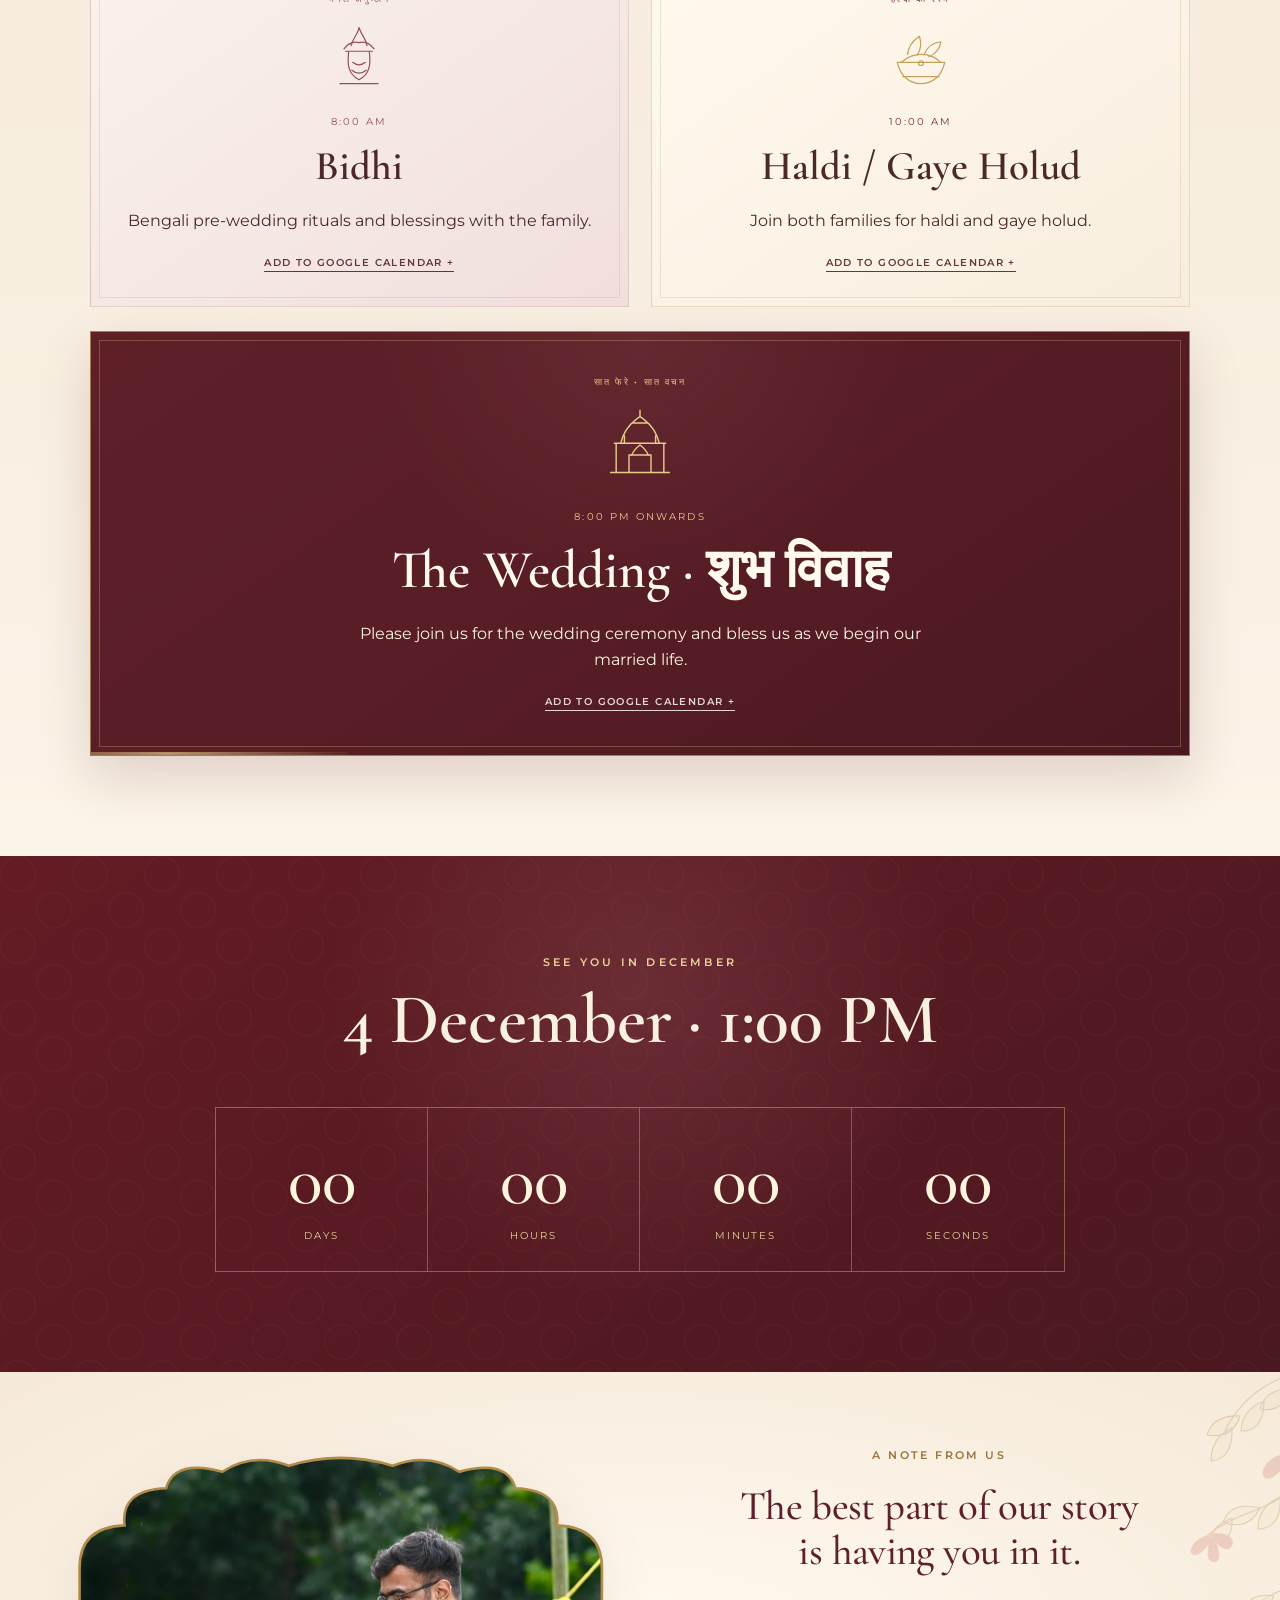
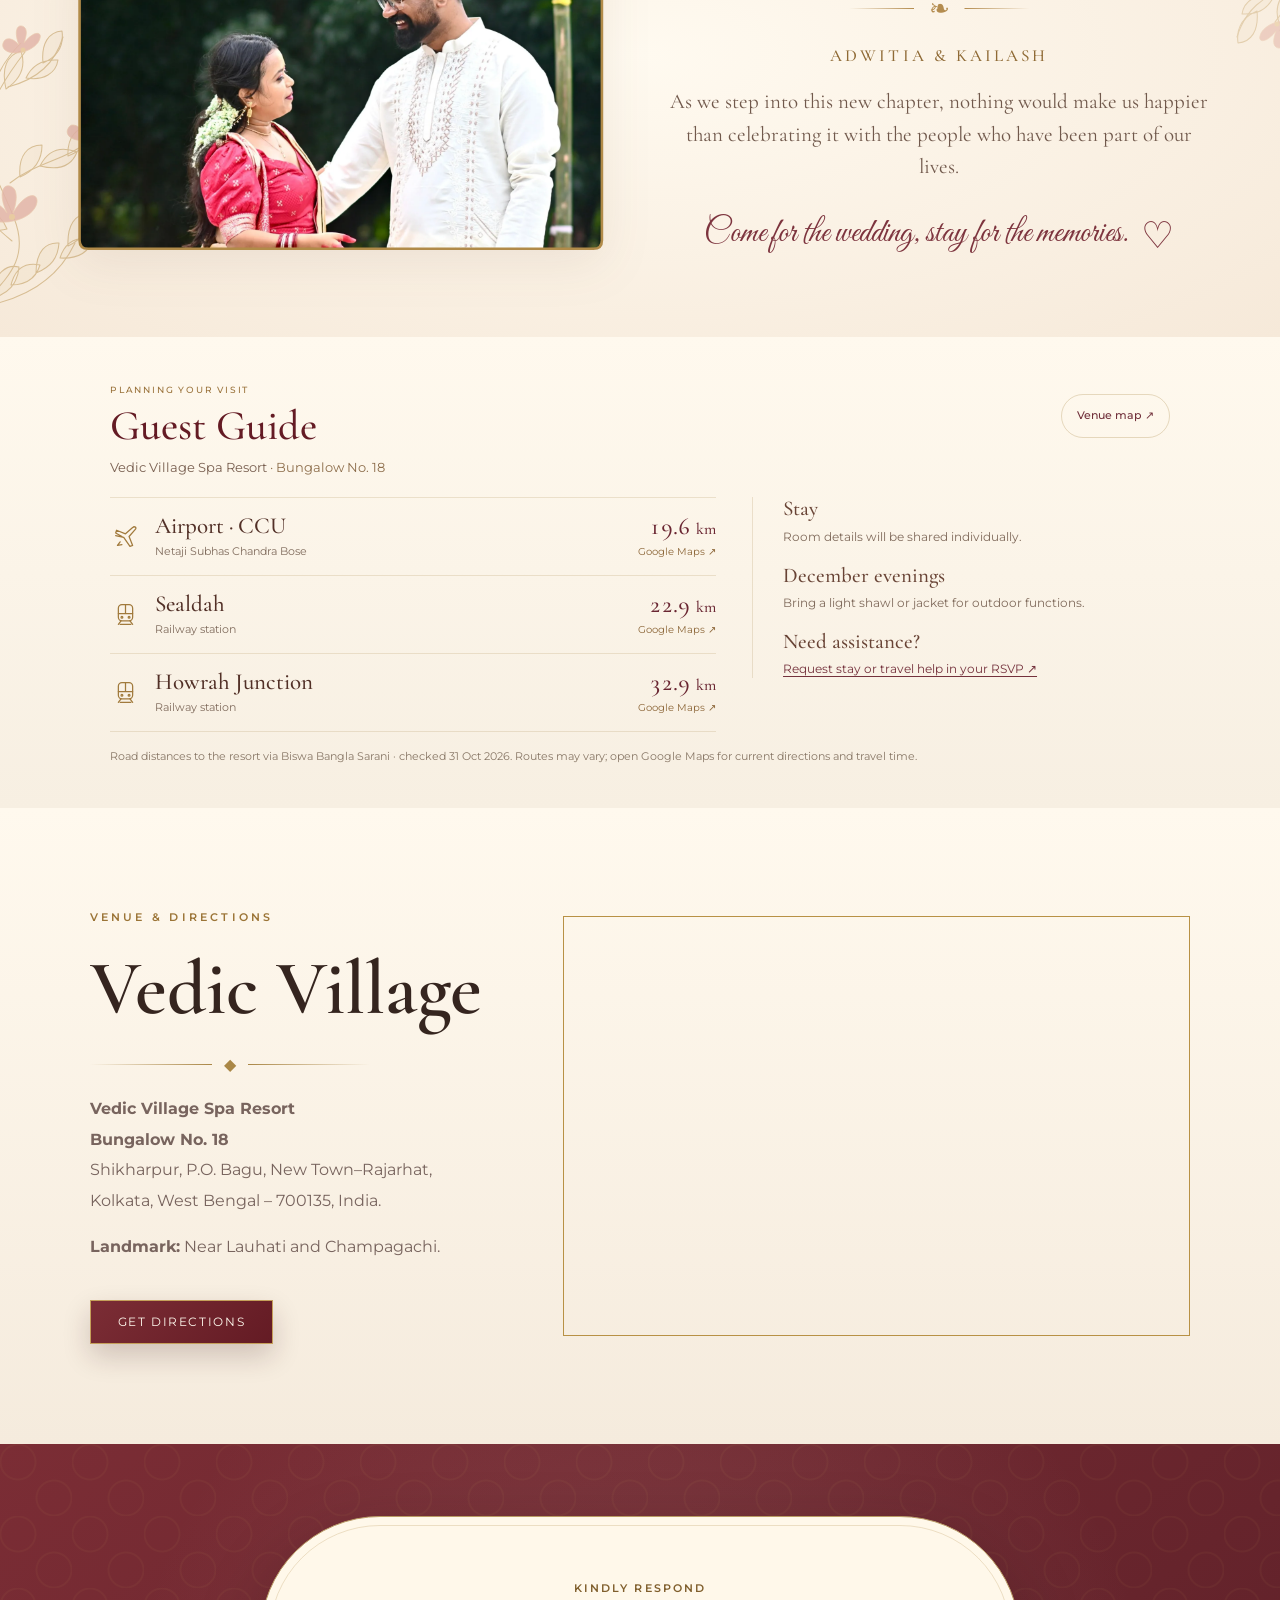
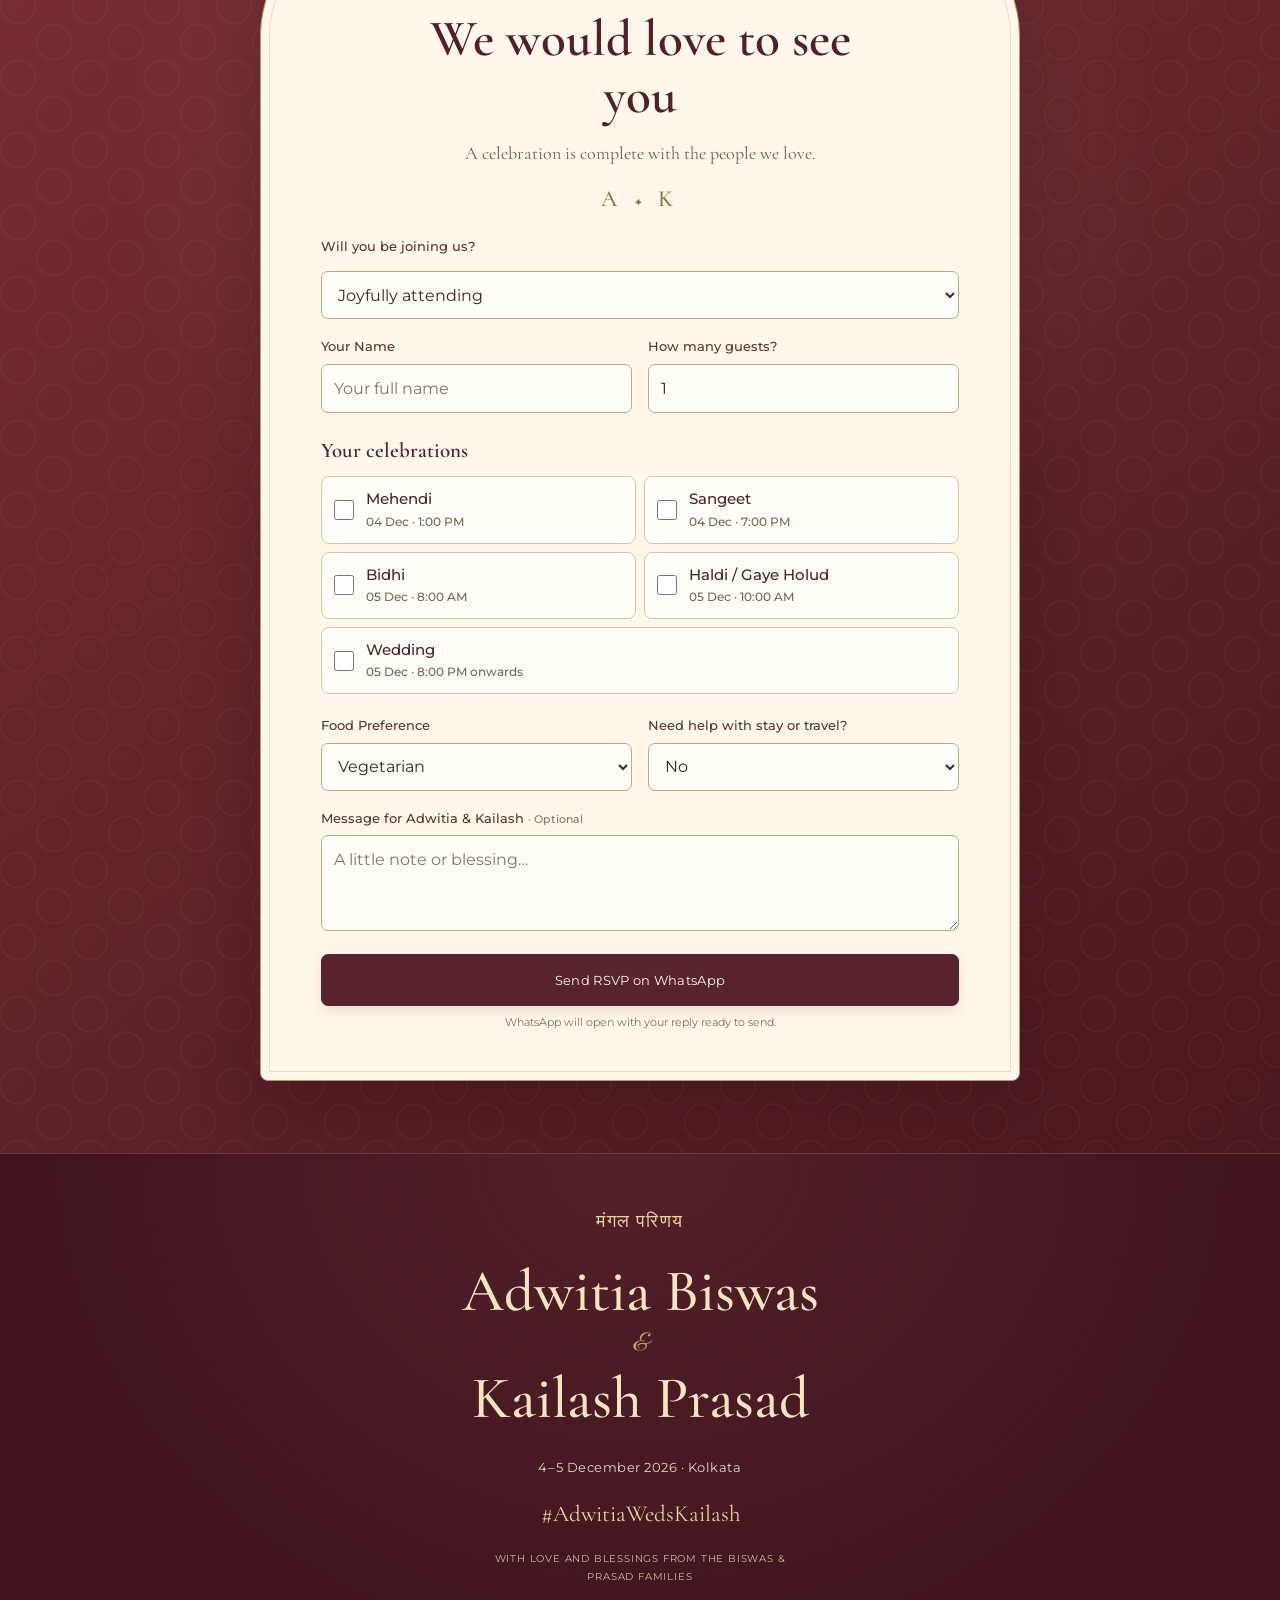
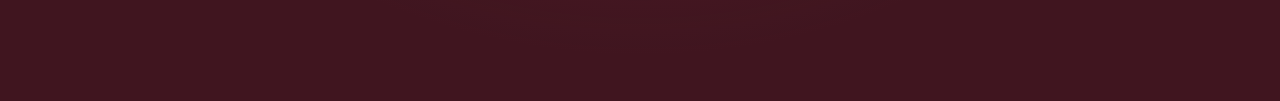
==== commit 386898d4: "Set both wedding slideshows to a 2.5-second interval" ====
--- a/index.html
+++ b/index.html
@@ -198,7 +198,7 @@
 <footer><div class="heritage-mark" lang="hi"><span>मंगल परिणय</span></div><h2 class="footer-names"><span>Adwitia Biswas</span><em>&amp;</em><span>Kailash Prasad</span></h2><p class="footer-date">4–5 December 2026 · Kolkata</p><p class="hashtag">#AdwitiaWedsKailash</p><p class="footer-small">With love and blessings from the Biswas &amp; Prasad families</p></footer>
 </main>
 <dialog id="lightbox"><button aria-label="Close image" id="closeLightbox">×</button><button aria-label="Previous image" id="prevLightbox">‹</button><button aria-label="Next image" id="nextLightbox">›</button><img alt="" id="lightboxImage"/></dialog>
-<script defer src="script.js?v=album7v1"></script>
+<script defer src="script.js?v=slideshow2500"></script>
 </body>
 </html>
 
